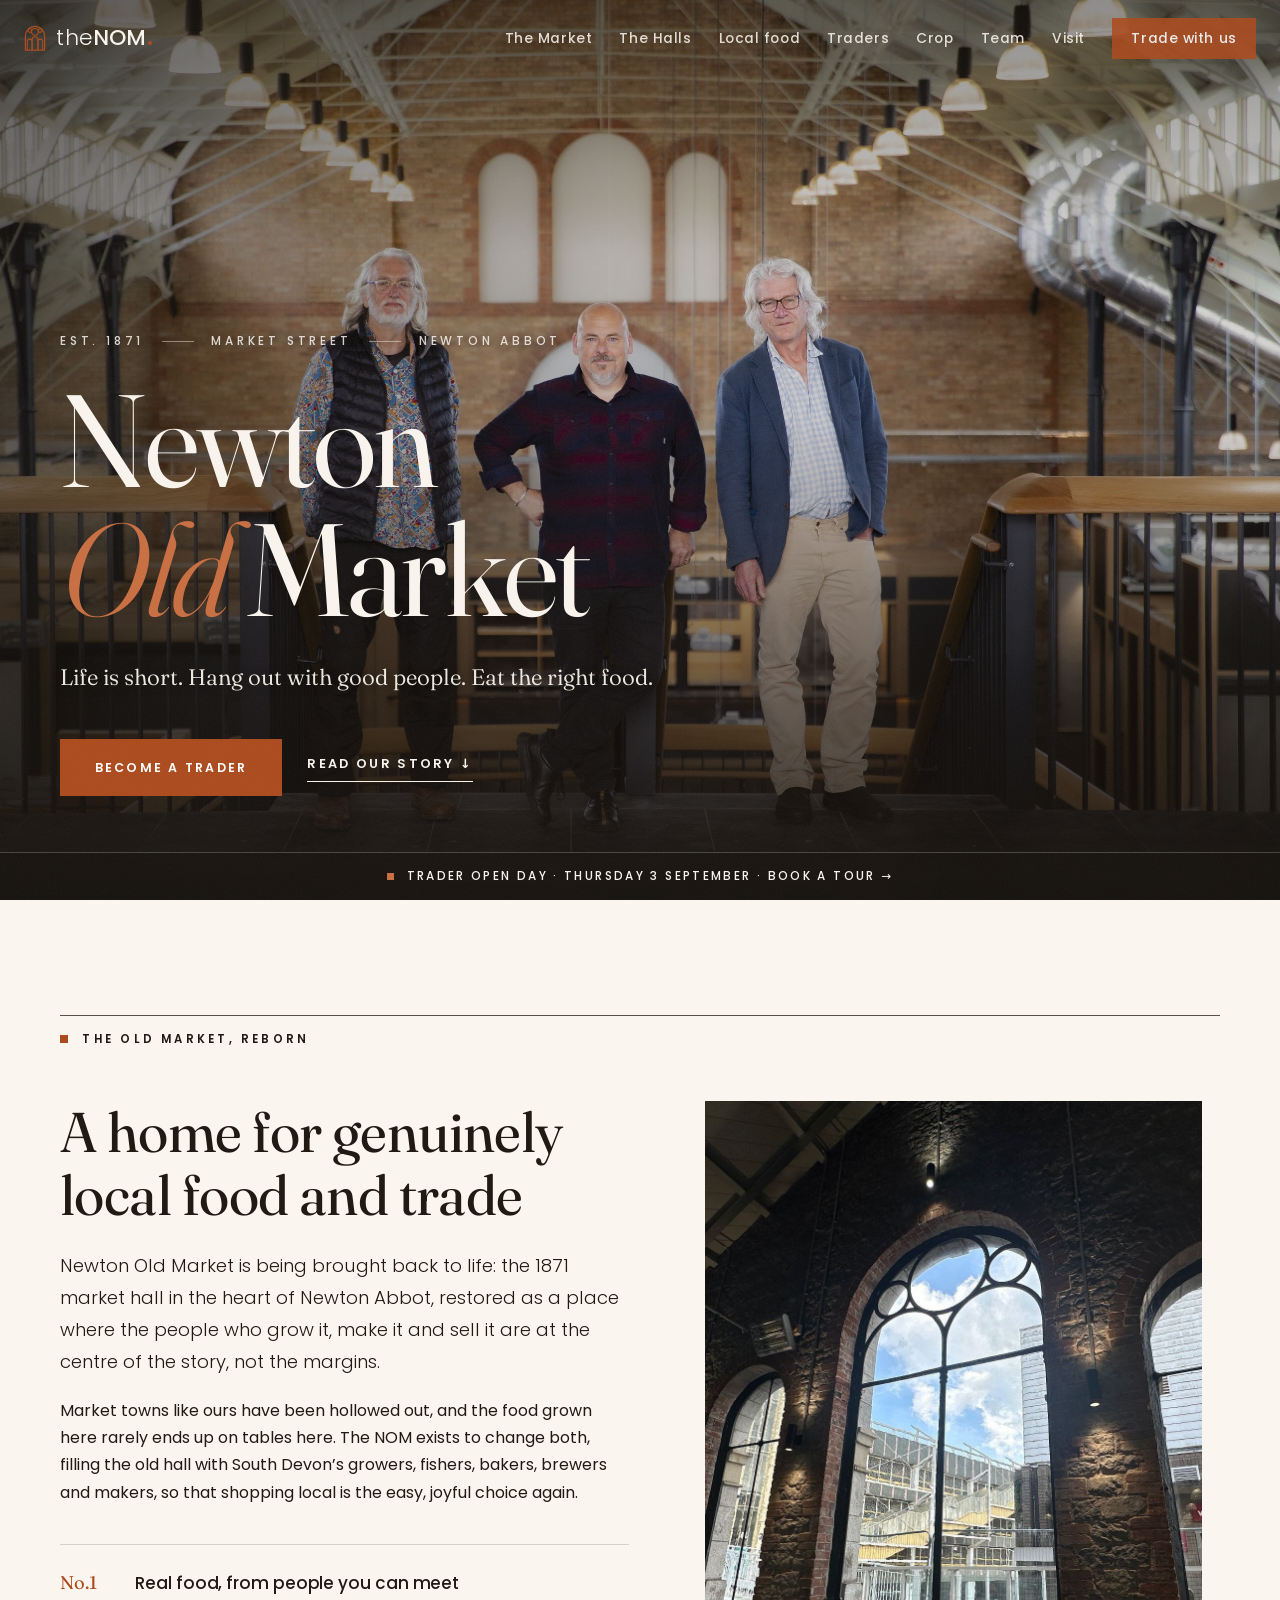
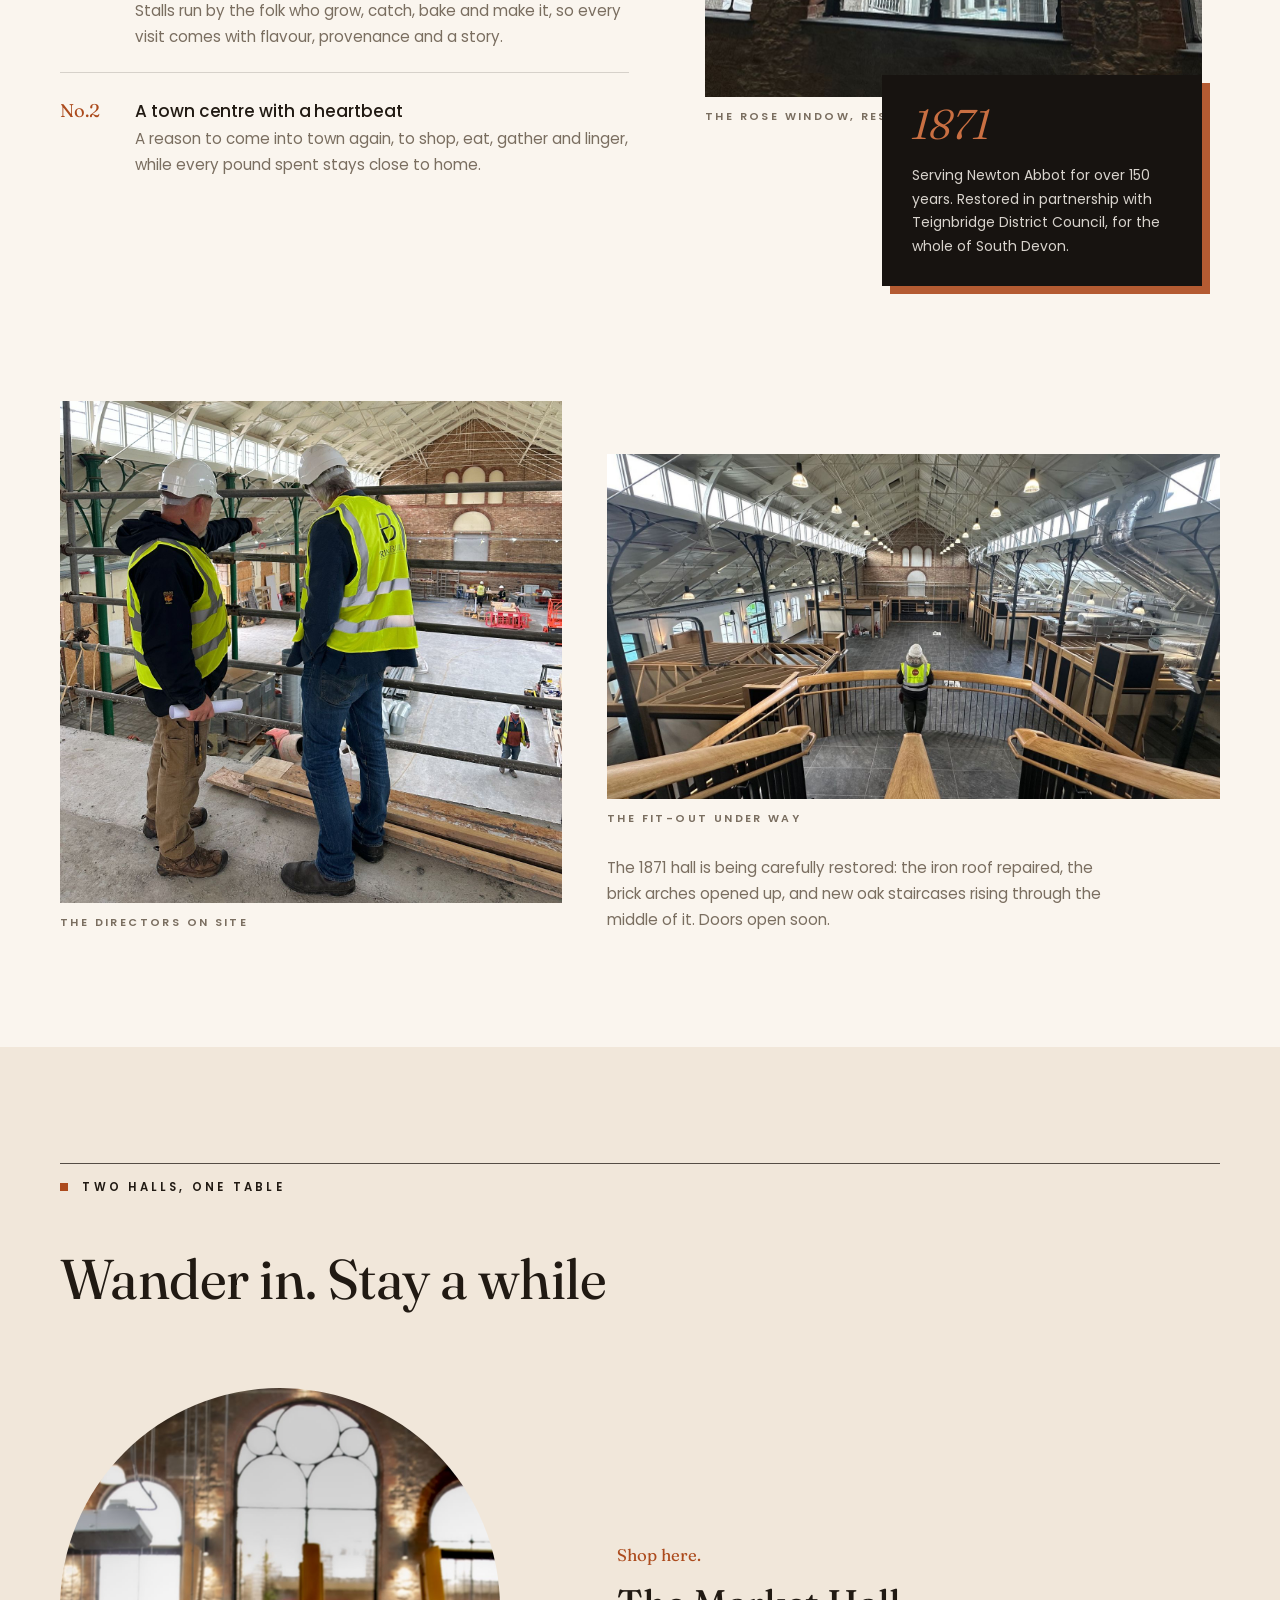
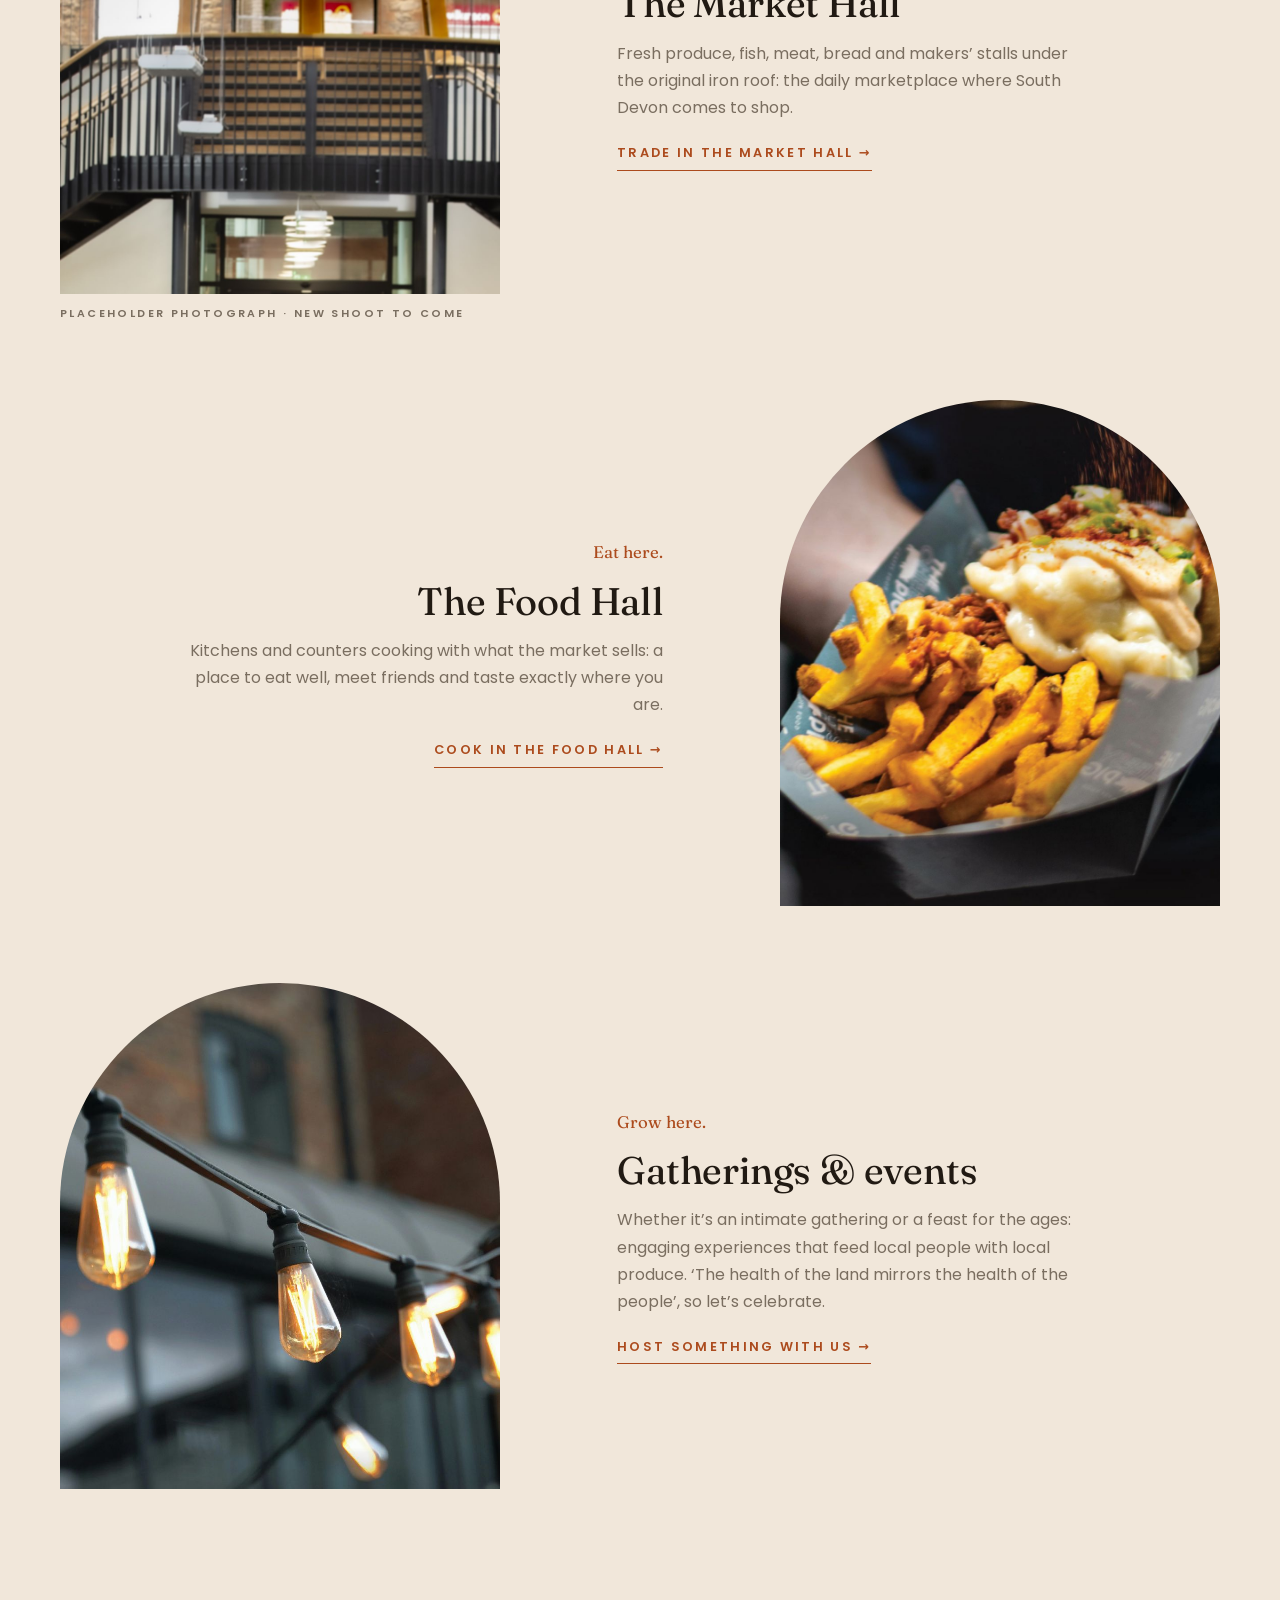
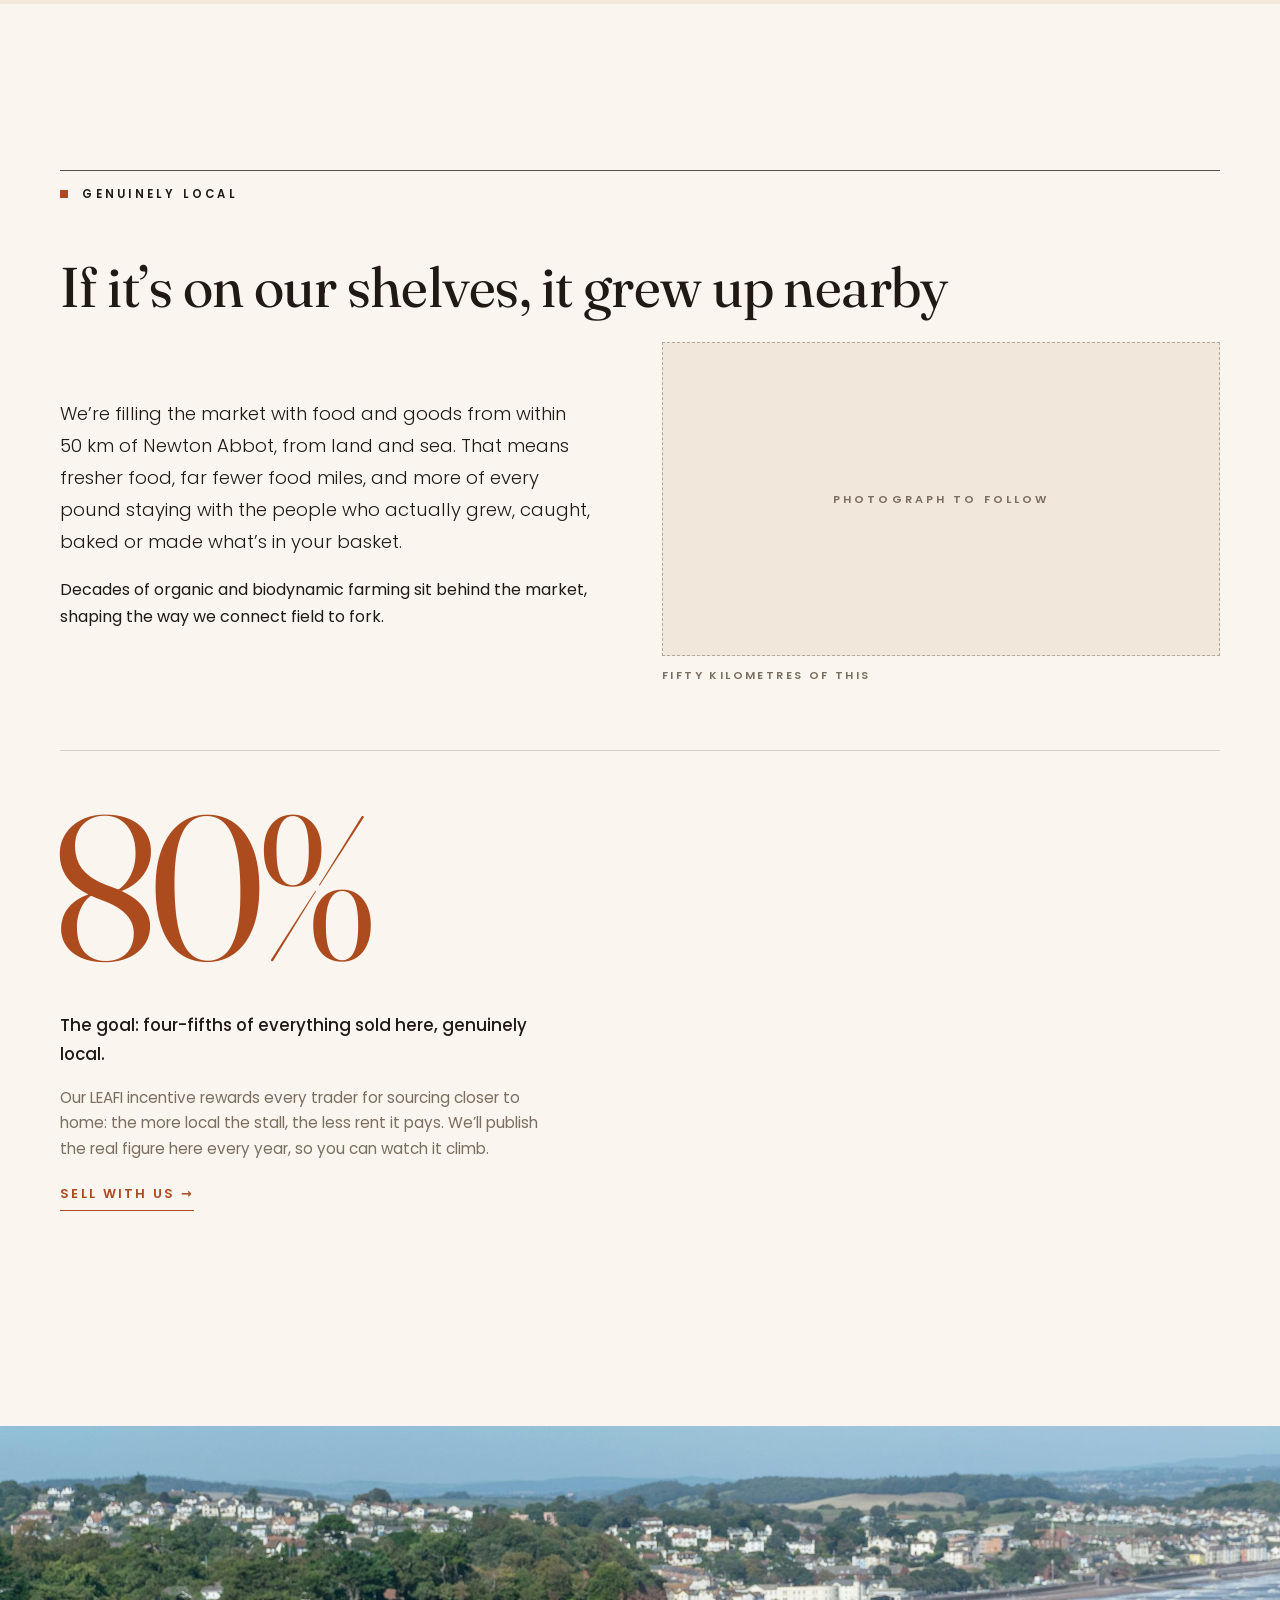
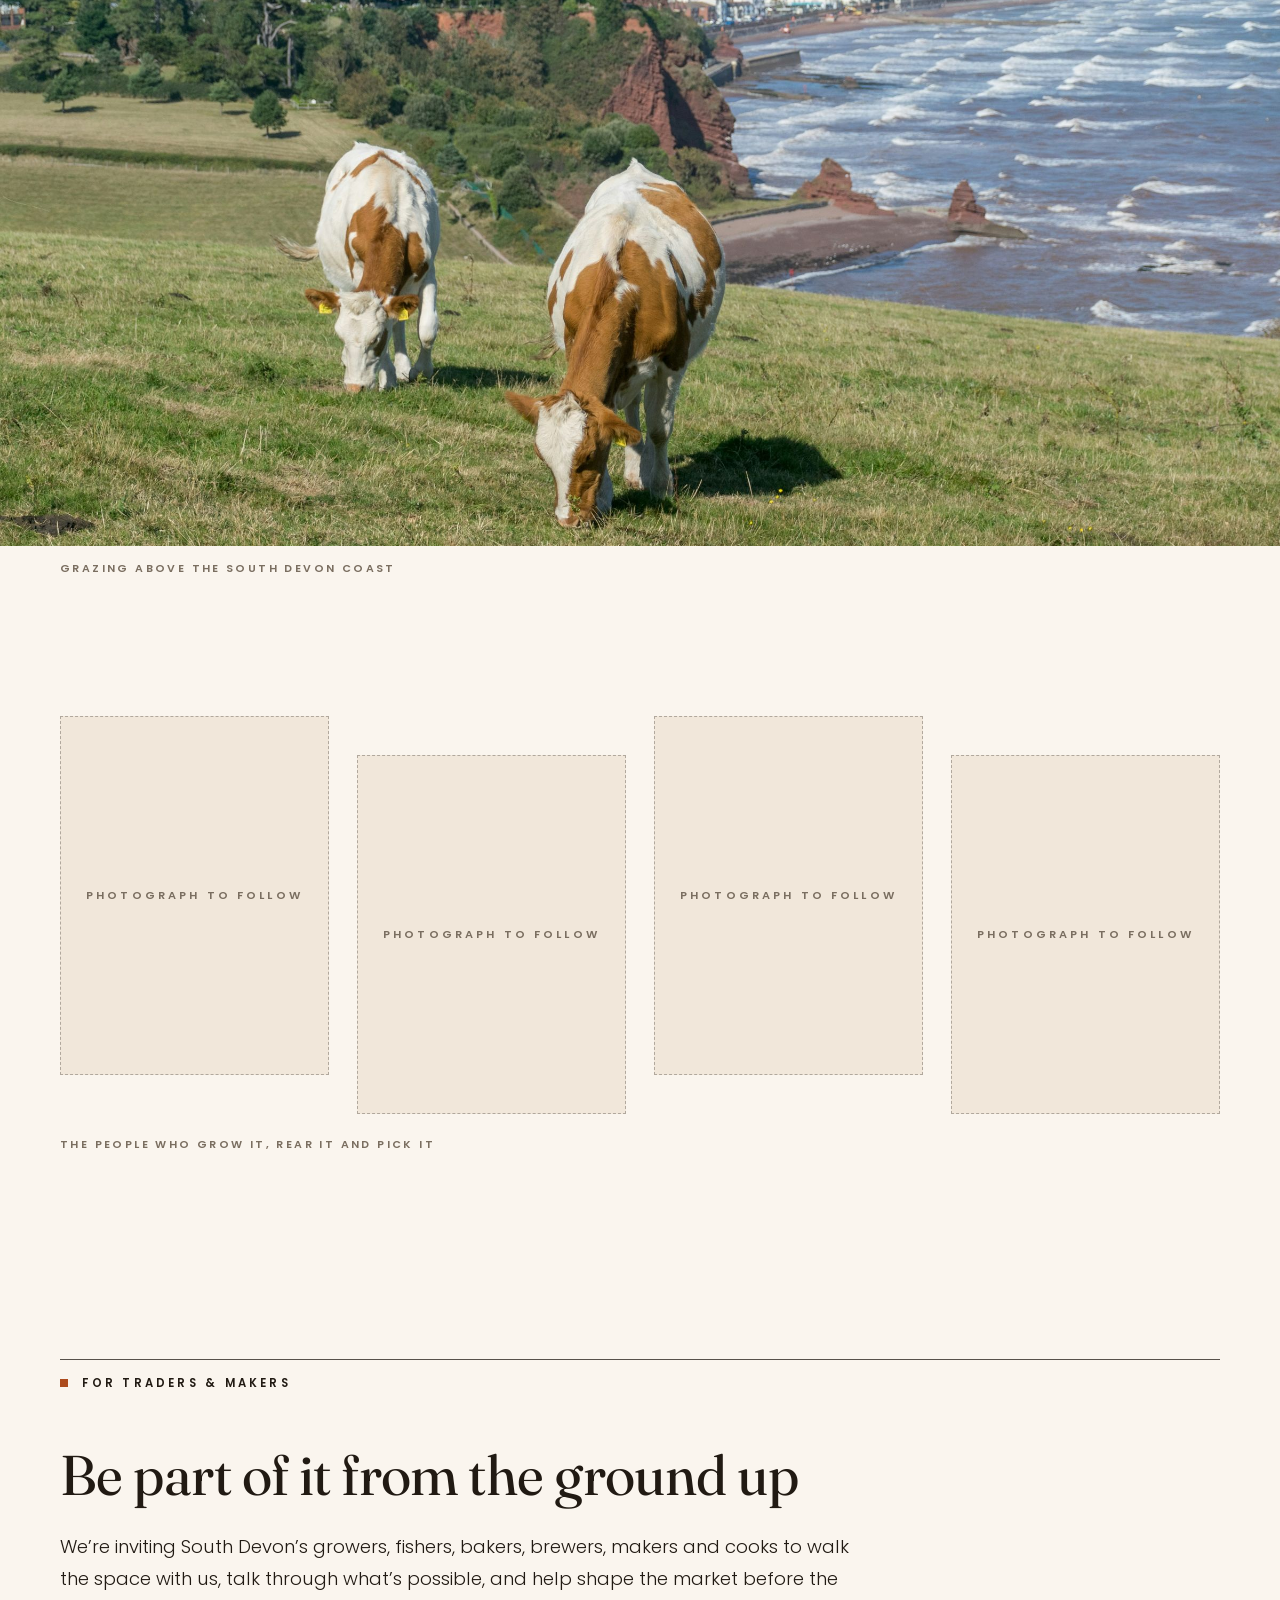
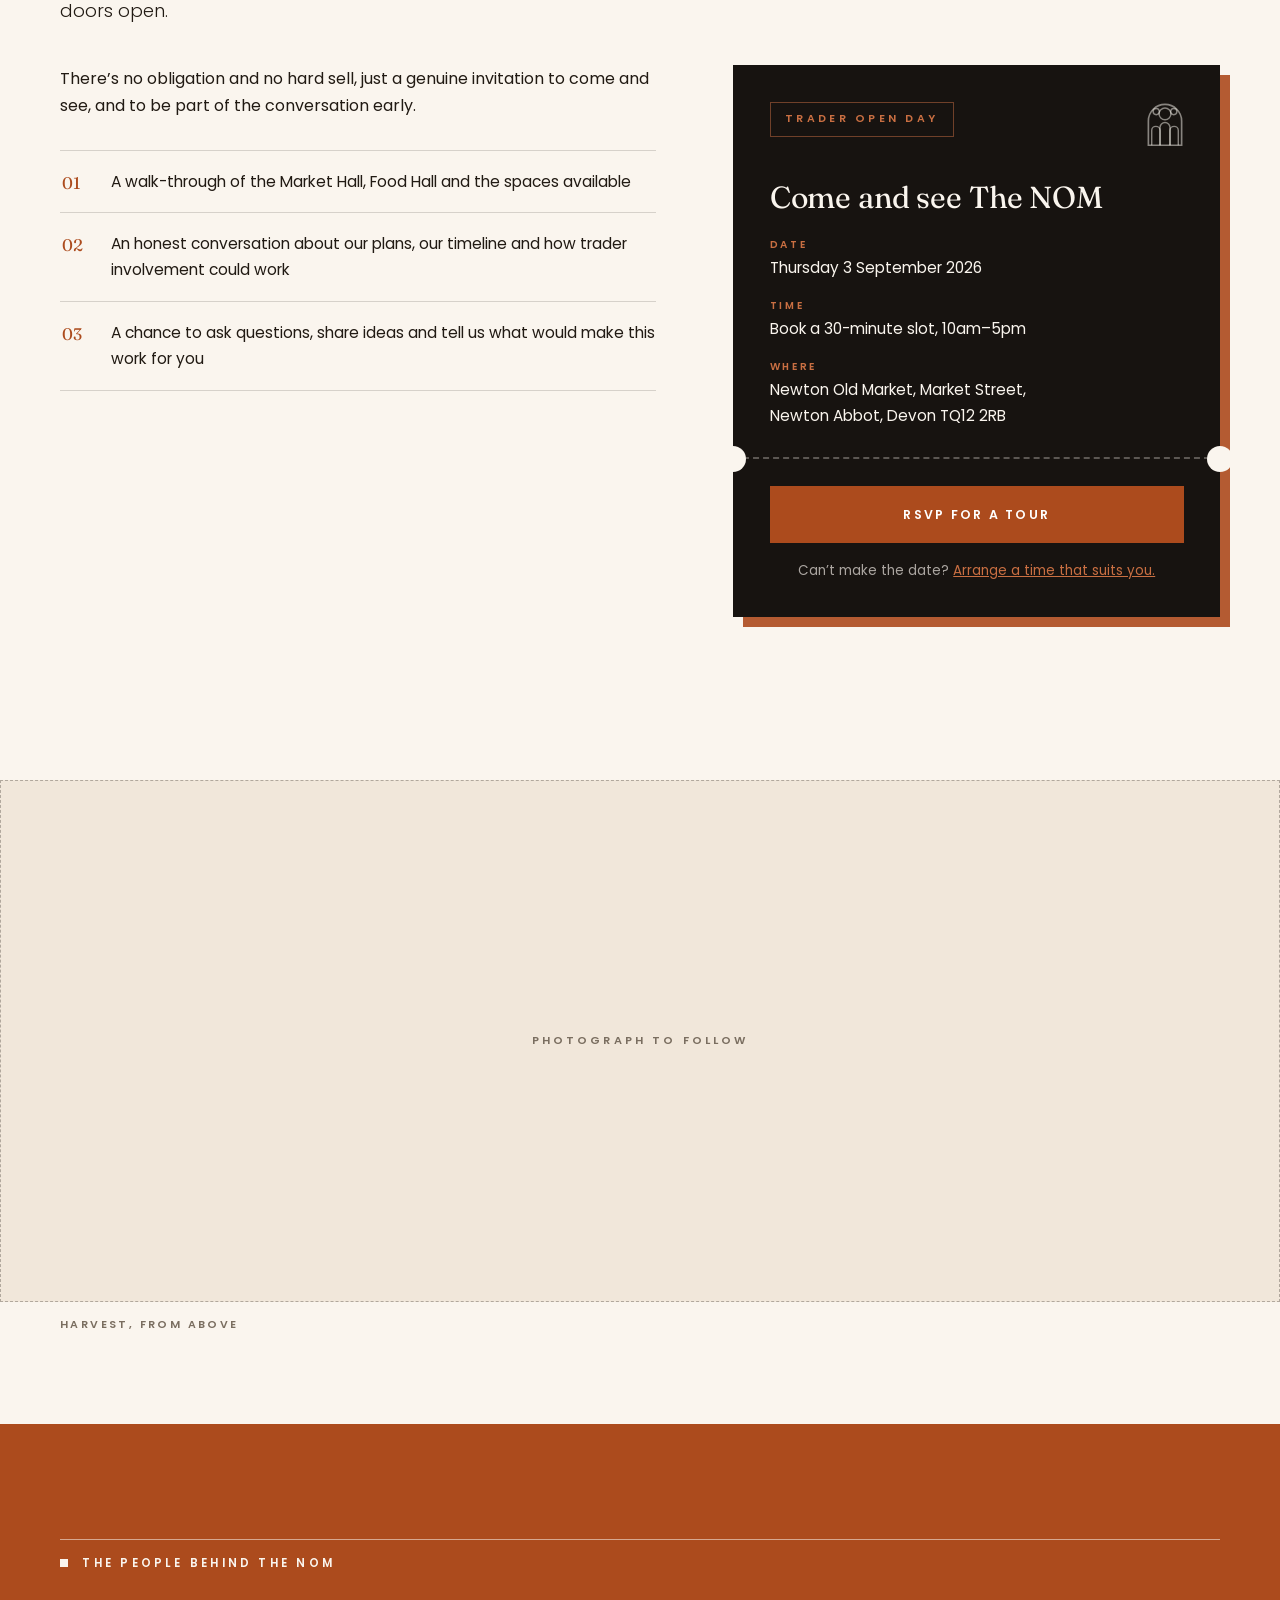
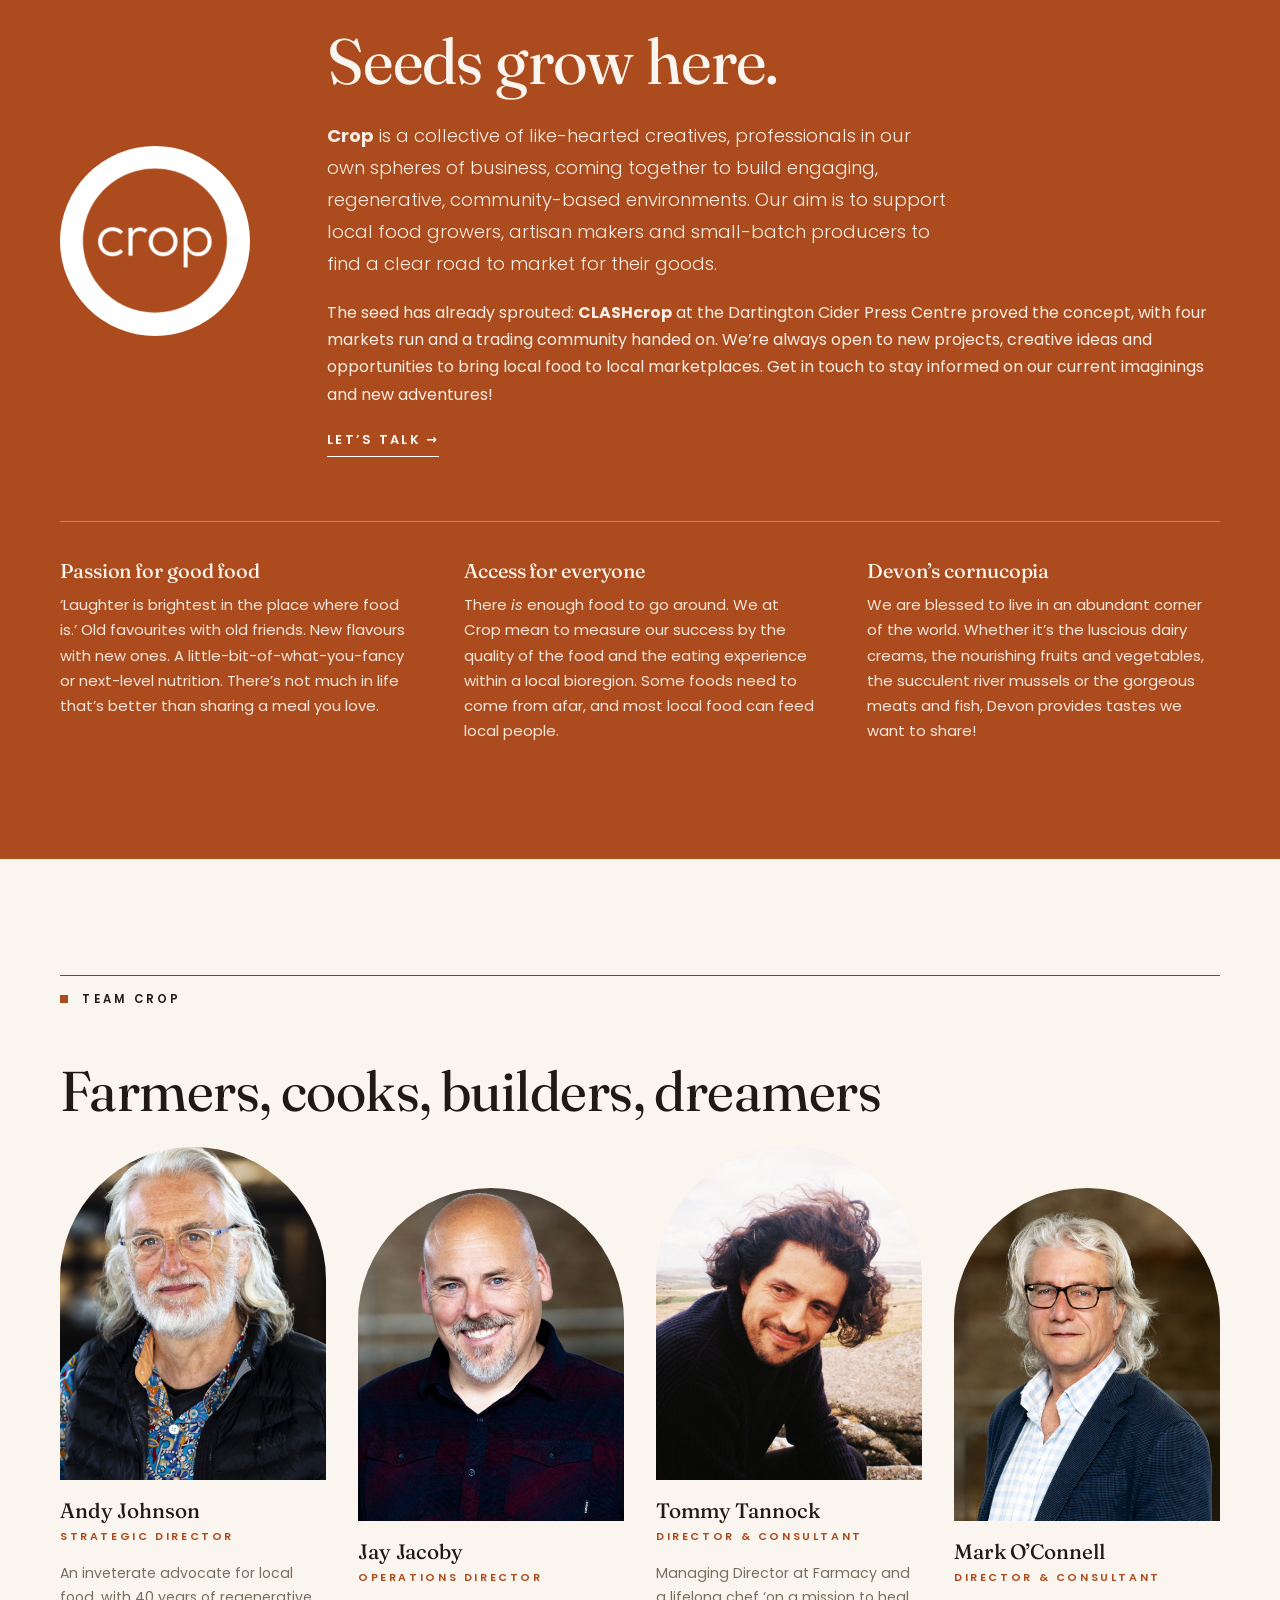
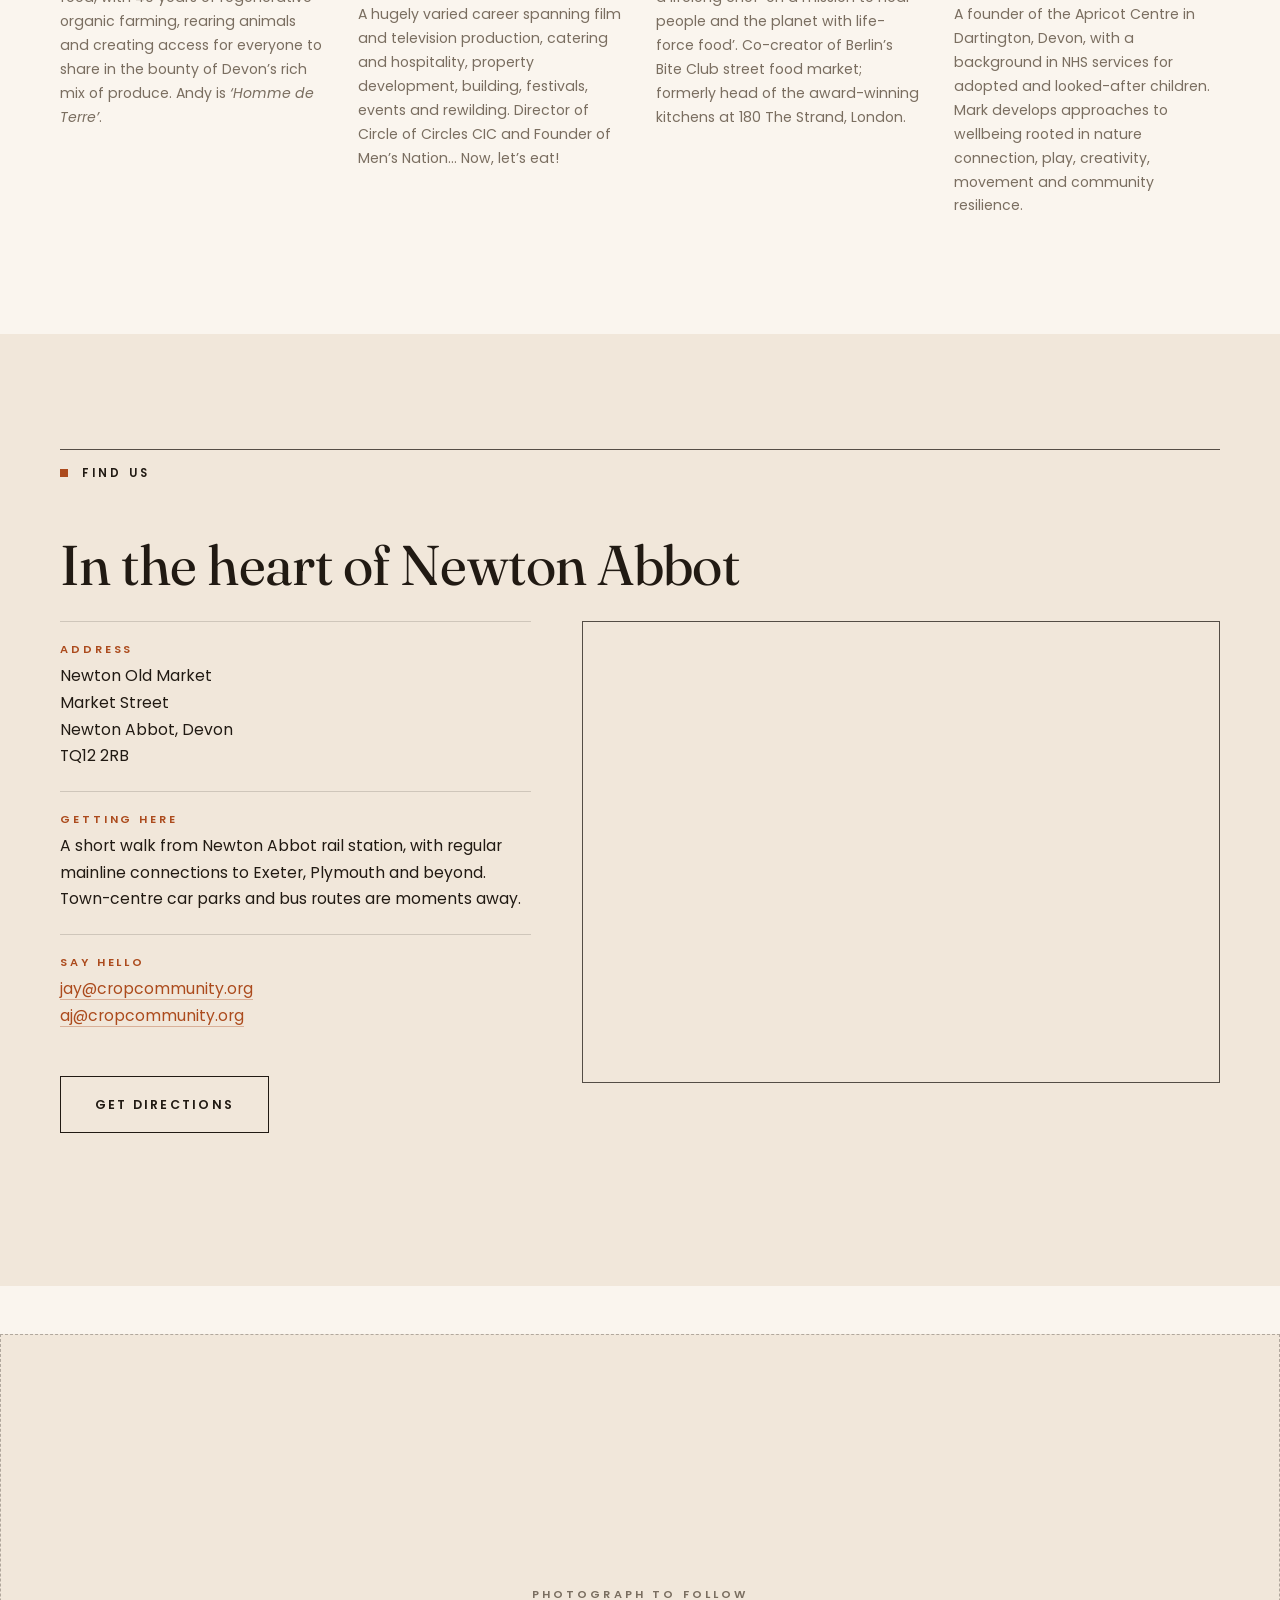
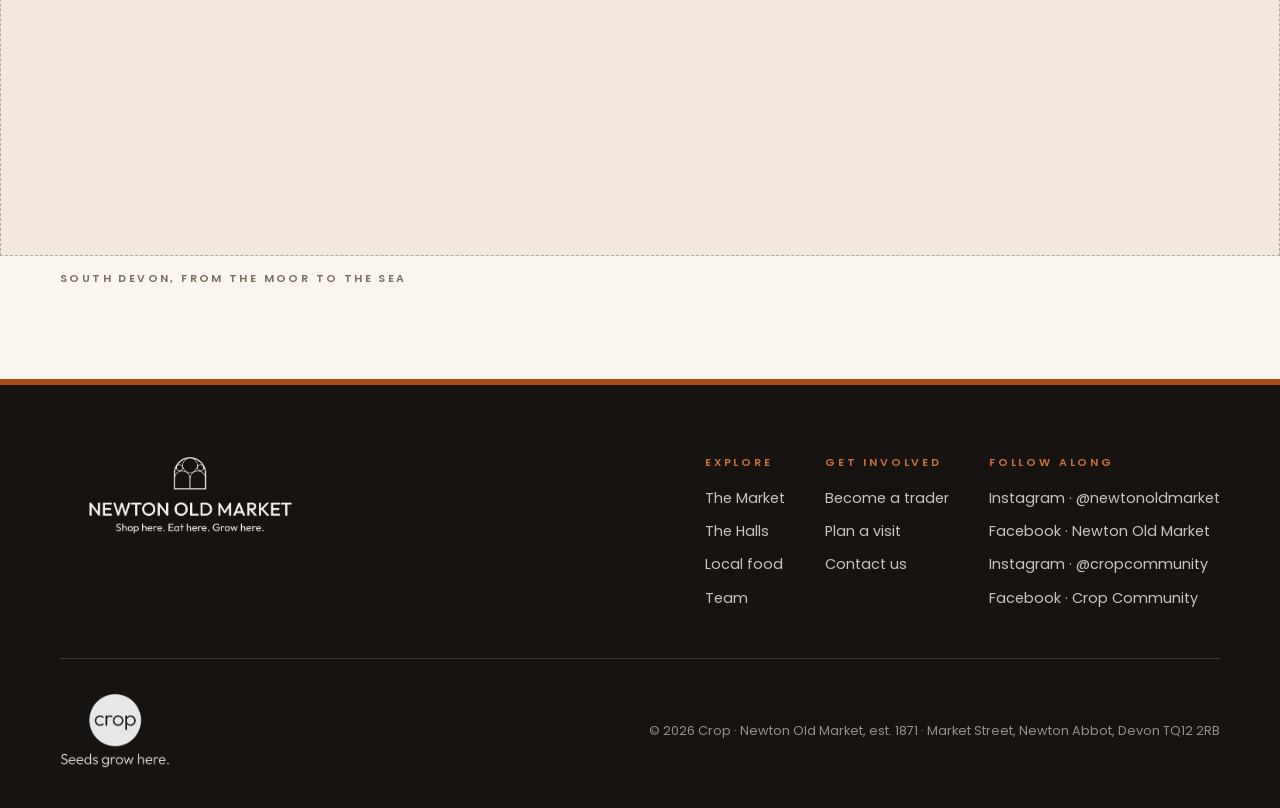
==== index.html @ 45df3361 "Prepare slots for the seven chosen photographs Chris picked seven images (chickens, strawberry picki" ====
<!DOCTYPE html>
<html lang="en-GB">
<head>
  <meta charset="UTF-8">
  <meta name="viewport" content="width=device-width, initial-scale=1.0">
  <title>Newton Old Market &middot; Shop here. Eat here. Grow here.</title>
  <meta name="description" content="Newton Old Market (The NOM) is being brought back to life as a home for genuinely local food and trade in the heart of Newton Abbot, Devon. Shop here. Eat here. Grow here.">
  <meta property="og:title" content="Newton Old Market &middot; The NOM">
  <meta property="og:description" content="The 1871 market hall reborn as a home for genuinely local food and trade in Newton Abbot, Devon.">
  <meta property="og:type" content="website">
  <meta property="og:url" content="https://newtonoldmarket.org/">
  <meta property="og:image" content="https://newtonoldmarket.org/assets/img/hero.jpg">
  <link rel="icon" href="assets/favicon.svg" type="image/svg+xml">
  <link rel="preconnect" href="https://fonts.googleapis.com">
  <link rel="preconnect" href="https://fonts.gstatic.com" crossorigin>
  <link href="https://fonts.googleapis.com/css2?family=Fraunces:ital,opsz,wght@0,9..144,300..600;1,9..144,300..600&family=Poppins:ital,wght@0,300;0,400;0,500;0,600;1,400&display=swap" rel="stylesheet">
  <link rel="stylesheet" href="css/styles.css">
</head>
<body>

  <!-- ======================= NAV ======================= -->
  <header class="nav" id="nav">
    <div class="nav-inner">
      <a class="nav-brand" href="#top" aria-label="The NOM, home">
        <span class="brand-window" aria-hidden="true">
          <svg viewBox="0 0 320 384" fill="none" stroke="currentColor">
            <path stroke-width="18" d="M20 364 V160 A140 140 0 0 1 300 160 V364 Z"/>
            <circle stroke-width="16" cx="160" cy="100" r="50"/>
            <circle stroke-width="16" cx="86" cy="81" r="26"/>
            <circle stroke-width="16" cx="234" cy="81" r="26"/>
            <path stroke-width="16" d="M118 364 V214 A42 42 0 0 1 202 214 V364"/>
            <path stroke-width="16" d="M48 364 V240 A35 35 0 0 1 118 240 V364"/>
            <path stroke-width="16" d="M202 364 V240 A35 35 0 0 1 272 240 V364"/>
          </svg>
        </span>
        <span class="brand-word">the<strong>NOM</strong><span class="brand-dot">.</span></span>
      </a>
      <nav class="nav-links" id="navLinks" aria-label="Primary">
        <a href="#story">The Market</a>
        <a href="#halls">The Halls</a>
        <a href="#local">Local food</a>
        <a href="#traders">Traders</a>
        <a href="#crop">Crop</a>
        <a href="#team">Team</a>
        <a href="#visit">Visit</a>
        <a class="nav-cta" href="#traders">Trade with us</a>
      </nav>
      <button class="nav-burger" id="navBurger" aria-label="Open menu" aria-expanded="false" aria-controls="navLinks">
        <span></span><span></span><span></span>
      </button>
    </div>
  </header>

  <main id="top">

    <!-- ======================= HERO ======================= -->
    <section class="hero" id="home">
      <div class="hero-bg" aria-hidden="true"></div>
      <div class="hero-vignette" aria-hidden="true"></div>
      <div class="hero-content">
        <p class="hero-est"><span>Est. 1871</span><span>Market Street</span><span>Newton Abbot</span></p>
        <h1 class="hero-title">
          <span class="line"><span>Newton</span></span>
          <span class="line"><span><em>Old</em> Market</span></span>
        </h1>
        <p class="hero-tag">Life is short. Hang out with good people. Eat the right food.</p>
        <div class="hero-ctas">
          <a class="btn btn-solid" href="#traders">Become a trader</a>
          <a class="btn-line" href="#story">Read our story <span aria-hidden="true">&darr;</span></a>
        </div>
      </div>
      <a class="hero-strip" href="#traders">
        <span class="strip-dot" aria-hidden="true"></span>
        Trader Open Day&nbsp;&middot;&nbsp;Thursday 3 September&nbsp;&middot;&nbsp;Book a tour&nbsp;&rarr;
      </a>
    </section>

    <!-- ======================= STORY ======================= -->
    <section class="section story" id="story">
      <div class="container">
        <header class="sec-head reveal">
          <span class="sec-label">The old market, reborn</span>
        </header>
        <div class="grid-2">
          <div class="story-text">
            <h2 class="reveal">A home for genuinely local food and trade</h2>
            <p class="lede reveal">Newton Old Market is being brought back to life: the 1871 market hall in the heart of Newton Abbot, restored as a place where the people who grow it, make it and sell it are at the centre of the story, not the margins.</p>
            <p class="reveal">Market towns like ours have been hollowed out, and the food grown here rarely ends up on tables here. The NOM exists to change both, filling the old hall with South Devon&rsquo;s growers, fishers, bakers, brewers and makers, so that shopping local is the easy, joyful choice again.</p>
            <div class="story-points">
              <div class="point reveal">
                <span class="point-num">No.1</span>
                <div>
                  <h3>Real food, from people you can meet</h3>
                  <p>Stalls run by the folk who grow, catch, bake and make it, so every visit comes with flavour, provenance and a story.</p>
                </div>
              </div>
              <div class="point reveal">
                <span class="point-num">No.2</span>
                <div>
                  <h3>A town centre with a heartbeat</h3>
                  <p>A reason to come into town again, to shop, eat, gather and linger, while every pound spent stays close to home.</p>
                </div>
              </div>
            </div>
          </div>
          <div class="story-media reveal">
            <figure class="photo">
              <div class="photo-media photo--tall frame">
                <img src="assets/img/building.jpg" alt="The restored rose window of Newton Old Market, brick and iron around a bright sky" loading="lazy"
                     onerror="this.closest('.photo').classList.add('photo-empty');this.remove()">
              </div>
              <figcaption>The rose window, restored</figcaption>
            </figure>
            <div class="story-card reveal">
              <p class="story-card-big">1871</p>
              <p>Serving Newton Abbot for over 150 years. Restored in partnership with Teignbridge District Council, for the whole of South Devon.</p>
            </div>
          </div>
        </div>
      </div>
    </section>

    <!-- ======================= RESTORATION ======================= -->
    <section class="section resto">
      <div class="container">
        <div class="resto-grid">
          <figure class="photo reveal">
            <div class="photo-media photo--square">
              <img src="assets/img/band.jpg" alt="Two directors in hi-vis overlooking the hall during its restoration" loading="lazy"
                   onerror="this.closest('.photo').classList.add('photo-empty');this.remove()">
            </div>
            <figcaption>The directors on site</figcaption>
          </figure>
          <div class="resto-side">
            <figure class="photo reveal">
              <div class="photo-media photo--wide">
                <img src="assets/img/restoration.jpg" alt="The hall interior during fit-out: oak staircases beneath the restored iron roof" loading="lazy"
                     onerror="this.closest('.photo').classList.add('photo-empty');this.remove()">
              </div>
              <figcaption>The fit-out under way</figcaption>
            </figure>
            <p class="resto-note reveal">The 1871 hall is being carefully restored: the iron roof repaired, the brick arches opened up, and new oak staircases rising through the middle of it. Doors open soon.</p>
          </div>
        </div>
      </div>
    </section>

    <!-- ======================= HALLS ======================= -->
    <section class="section halls" id="halls">
      <div class="container">
        <header class="sec-head reveal">
          <span class="sec-label">Two halls, one table</span>
        </header>
        <h2 class="reveal">Wander in. Stay a while</h2>

        <article class="hall reveal">
          <a class="hall-figure" href="#traders" tabindex="-1" aria-hidden="true">
            <figure class="photo">
              <div class="photo-media photo--arch">
                <img src="assets/img/market-hall.jpg" alt="The rose window above the grand staircase in the Market Hall" loading="lazy"
                     onerror="this.closest('.photo').classList.add('photo-empty');this.remove()">
              </div>
              <figcaption>Placeholder photograph &middot; new shoot to come</figcaption>
            </figure>
          </a>
          <div class="hall-body">
            <span class="hall-tag">Shop here.</span>
            <h3><a href="#traders">The Market Hall</a></h3>
            <p>Fresh produce, fish, meat, bread and makers&rsquo; stalls under the original iron roof: the daily marketplace where South Devon comes to shop.</p>
            <a class="btn-line" href="#traders">Trade in the Market Hall <span aria-hidden="true">&rarr;</span></a>
          </div>
        </article>

        <article class="hall hall-flip reveal">
          <a class="hall-figure" href="#traders" tabindex="-1" aria-hidden="true">
            <figure class="photo">
              <div class="photo-media photo--arch">
                <img src="assets/img/food-hall.jpg" alt="Street food: loaded fries and a toasted burger, spices falling" loading="lazy"
                     onerror="this.closest('.photo').classList.add('photo-empty');this.remove()">
              </div>
            </figure>
          </a>
          <div class="hall-body">
            <span class="hall-tag">Eat here.</span>
            <h3><a href="#traders">The Food Hall</a></h3>
            <p>Kitchens and counters cooking with what the market sells: a place to eat well, meet friends and taste exactly where you are.</p>
            <a class="btn-line" href="#traders">Cook in the Food Hall <span aria-hidden="true">&rarr;</span></a>
          </div>
        </article>

        <article class="hall reveal">
          <a class="hall-figure" href="mailto:jay@cropcommunity.org?subject=Gatherings%20%26%20events%20at%20The%20NOM" tabindex="-1" aria-hidden="true">
            <figure class="photo">
              <div class="photo-media photo--arch">
                <img src="assets/img/gatherings.jpg" alt="Festoon lights glowing against the brick of the market at dusk" loading="lazy"
                     onerror="this.closest('.photo').classList.add('photo-empty');this.remove()">
              </div>
            </figure>
          </a>
          <div class="hall-body">
            <span class="hall-tag">Grow here.</span>
            <h3><a href="mailto:jay@cropcommunity.org?subject=Gatherings%20%26%20events%20at%20The%20NOM">Gatherings &amp; events</a></h3>
            <p>Whether it&rsquo;s an intimate gathering or a feast for the ages: engaging experiences that feed local people with local produce. &lsquo;The health of the land mirrors the health of the people&rsquo;, so let&rsquo;s celebrate.</p>
            <a class="btn-line" href="mailto:jay@cropcommunity.org?subject=Gatherings%20%26%20events%20at%20The%20NOM">Host something with us <span aria-hidden="true">&rarr;</span></a>
          </div>
        </article>
      </div>
    </section>

    <!-- ======================= THE 50KM MARKET ======================= -->
    <section class="section local" id="local">
      <div class="container">
        <header class="sec-head reveal">
          <span class="sec-label">Genuinely local</span>
        </header>
        <h2 class="local-statement reveal">If it&rsquo;s on our shelves, it grew up nearby</h2>
        <div class="local-grid">
          <div>
            <p class="lede reveal">We&rsquo;re filling the market with food and goods from within 50&nbsp;km of Newton Abbot, from land and sea. That means fresher food, far fewer food miles, and more of every pound staying with the people who actually grew, caught, baked or made what&rsquo;s in your basket.</p>
            <p class="reveal">Decades of organic and biodynamic farming sit behind the market, shaping the way we connect field to fork.</p>
          </div>
          <figure class="photo reveal">
            <div class="photo-media photo--wide">
              <img src="assets/img/local-sheep.jpg" alt="Sheep and lambs grazing a riverside pasture" loading="lazy"
                   onerror="this.closest('.photo').classList.add('photo-empty');this.remove()">
            </div>
            <figcaption>Fifty kilometres of this</figcaption>
          </figure>
        </div>
        <div class="goal reveal">
          <p class="goal-num">80%</p>
          <div class="goal-copy">
            <p class="goal-label">The goal: four-fifths of everything sold here, genuinely local.</p>
            <p>Our LEAFI incentive rewards every trader for sourcing closer to home: the more local the stall, the less rent it pays. We&rsquo;ll publish the real figure here every year, so you can watch it climb.</p>
          </div>
        </div>
        <a class="btn-line reveal" href="#traders">Sell with us <span aria-hidden="true">&rarr;</span></a>
      </div>
    </section>


    <!-- ======================= FARMING BAND ======================= -->
    <section class="band">
      <figure class="photo photo-band reveal">
        <div class="photo-media photo--band photo--band-tall">
          <img src="assets/img/band-farm.jpg" alt="Cows grazing a clifftop meadow above the red cliffs and sea of the South Devon coast" style="object-position: center 62%" loading="lazy"
               onerror="this.closest('.photo').classList.add('photo-empty');this.remove()">
        </div>
        <figcaption class="container">Grazing above the South Devon coast</figcaption>
      </figure>
    </section>


    <!-- ======================= FROM THE LAND ======================= -->
    <section class="band land">
      <div class="container">
        <div class="land-grid">
          <figure class="photo reveal">
            <div class="photo-media photo--land">
              <img src="assets/img/land-rows.jpg" alt="Two growers crouched among rows of crops, working by hand" loading="lazy"
                   onerror="this.closest('.photo').classList.add('photo-empty');this.remove()">
            </div>
          </figure>
          <figure class="photo reveal">
            <div class="photo-media photo--land">
              <img src="assets/img/land-strawberries.jpg" alt="A picker in a polytunnel holding a punnet of fresh strawberries" loading="lazy"
                   onerror="this.closest('.photo').classList.add('photo-empty');this.remove()">
            </div>
          </figure>
          <figure class="photo reveal">
            <div class="photo-media photo--land">
              <img src="assets/img/land-chickens.jpg" alt="Free-range chickens in a farmyard, a pale cockerel at the centre" loading="lazy"
                   onerror="this.closest('.photo').classList.add('photo-empty');this.remove()">
            </div>
          </figure>
          <figure class="photo reveal">
            <div class="photo-media photo--land">
              <img src="assets/img/land-goat.jpg" alt="A small child reaching up to a goat leaning out of its barn stall" loading="lazy"
                   onerror="this.closest('.photo').classList.add('photo-empty');this.remove()">
            </div>
          </figure>
        </div>
        <p class="land-caption reveal">The people who grow it, rear it and pick it</p>
      </div>
    </section>

    <!-- ======================= TRADERS ======================= -->
    <section class="section traders" id="traders">
      <div class="container">
        <header class="sec-head reveal">
          <span class="sec-label">For traders &amp; makers</span>
        </header>
        <h2 class="reveal">Be part of it from the ground up</h2>
        <p class="lede wide reveal">We&rsquo;re inviting South Devon&rsquo;s growers, fishers, bakers, brewers, makers and cooks to walk the space with us, talk through what&rsquo;s possible, and help shape the market before the doors open.</p>
        <div class="traders-grid">
          <div>
            <p class="reveal">There&rsquo;s no obligation and no hard sell, just a genuine invitation to come and see, and to be part of the conversation early.</p>
            <ol class="expect-list">
              <li class="reveal">A walk-through of the Market Hall, Food Hall and the spaces available</li>
              <li class="reveal">An honest conversation about our plans, our timeline and how trader involvement could work</li>
              <li class="reveal">A chance to ask questions, share ideas and tell us what would make this work for you</li>
            </ol>
          </div>
          <aside class="ticket reveal">
            <div class="ticket-top">
              <span class="ticket-eyebrow">Trader Open Day</span>
              <span class="ticket-window" aria-hidden="true">
                <svg viewBox="0 0 320 384" fill="none" stroke="currentColor">
                  <path stroke-width="14" d="M20 364 V160 A140 140 0 0 1 300 160 V364 Z"/>
                  <circle stroke-width="12" cx="160" cy="100" r="50"/>
                  <circle stroke-width="12" cx="86" cy="81" r="26"/>
                  <circle stroke-width="12" cx="234" cy="81" r="26"/>
                  <path stroke-width="12" d="M118 364 V214 A42 42 0 0 1 202 214 V364"/>
                  <path stroke-width="12" d="M48 364 V240 A35 35 0 0 1 118 240 V364"/>
                  <path stroke-width="12" d="M202 364 V240 A35 35 0 0 1 272 240 V364"/>
                </svg>
              </span>
            </div>
            <h3>Come and see The&nbsp;NOM</h3>
            <dl class="ticket-meta">
              <div><dt>Date</dt><dd>Thursday 3 September 2026</dd></div>
              <div><dt>Time</dt><dd>Book a 30-minute slot, 10am&ndash;5pm</dd></div>
              <div><dt>Where</dt><dd>Newton Old Market, Market Street,<br>Newton Abbot, Devon TQ12&nbsp;2RB</dd></div>
            </dl>
            <div class="ticket-tear" aria-hidden="true"></div>
            <a class="btn btn-solid btn-block" href="mailto:jay@cropcommunity.org?subject=Trader%20Open%20Day%20RSVP%20%E2%80%94%20Thursday%203%20September&body=Hello%20Jay%2C%0A%0AI%27d%20love%20to%20come%20and%20see%20The%20NOM.%0A%0AName%3A%0ABusiness%3A%0AWhat%20we%20grow%2Fmake%2Fsell%3A%0APreferred%20time%20slot%20(10am%E2%80%935pm)%3A%0A%0AThanks!">RSVP for a tour</a>
            <p class="ticket-alt">Can&rsquo;t make the date? <a href="mailto:jay@cropcommunity.org?subject=Visiting%20The%20NOM">Arrange a time that suits you.</a></p>
          </aside>
        </div>
      </div>
    </section>

    <!-- ======================= PRODUCE BAND ======================= -->
    <section class="band">
      <figure class="photo photo-band reveal">
        <div class="photo-media photo--band">
          <img src="assets/img/band-produce.jpg" alt="A harvester and tractor working a corn field, seen from above" loading="lazy"
               onerror="this.closest('.photo').classList.add('photo-empty');this.remove()">
        </div>
        <figcaption class="container">Harvest, from above</figcaption>
      </figure>
    </section>

    <!-- ======================= CROP ======================= -->
    <section class="section crop" id="crop">
      <div class="container">
        <header class="sec-head sec-head-crop reveal">
          <span class="sec-label">The people behind The NOM</span>
        </header>
        <div class="crop-inner">
          <div class="crop-logo reveal">
            <img src="assets/logos/crop-roundel-colour.png" alt="Crop. Seeds grow here." width="180" height="180">
          </div>
          <div class="crop-text">
            <h2 class="reveal">Seeds grow here.</h2>
            <p class="lede reveal"><strong>Crop</strong> is a collective of like-hearted creatives, professionals in our own spheres of business, coming together to build engaging, regenerative, community-based environments. Our aim is to support local food growers, artisan makers and small-batch producers to find a clear road to market for their goods.</p>
            <p class="reveal">The seed has already sprouted: <strong>CLASHcrop</strong> at the Dartington Cider Press Centre proved the concept, with four markets run and a trading community handed on. We&rsquo;re always open to new projects, creative ideas and opportunities to bring local food to local marketplaces. Get in touch to stay informed on our current imaginings and new adventures!</p>
            <a class="btn-line reveal" href="mailto:jay@cropcommunity.org?subject=Let%27s%20talk">Let&rsquo;s talk <span aria-hidden="true">&rarr;</span></a>
          </div>
        </div>
        <div class="drives">
          <div class="drive reveal">
            <h3>Passion for good food</h3>
            <p>&lsquo;Laughter is brightest in the place where food is.&rsquo; Old favourites with old friends. New flavours with new ones. A little-bit-of-what-you-fancy or next-level nutrition. There&rsquo;s not much in life that&rsquo;s better than sharing a meal you love.</p>
          </div>
          <div class="drive reveal">
            <h3>Access for everyone</h3>
            <p>There <em>is</em> enough food to go around. We at Crop mean to measure our success by the quality of the food and the eating experience within a local bioregion. Some foods need to come from afar, and most local food can feed local people.</p>
          </div>
          <div class="drive reveal">
            <h3>Devon&rsquo;s cornucopia</h3>
            <p>We are blessed to live in an abundant corner of the world. Whether it&rsquo;s the luscious dairy creams, the nourishing fruits and vegetables, the succulent river mussels or the gorgeous meats and fish, Devon provides tastes we want to share!</p>
          </div>
        </div>
      </div>
    </section>

    <!-- ======================= TEAM ======================= -->
    <section class="section team" id="team">
      <div class="container">
        <header class="sec-head reveal">
          <span class="sec-label">Team Crop</span>
        </header>
        <h2 class="reveal">Farmers, cooks, builders, dreamers</h2>
        <div class="team-grid">
          <article class="team-card reveal">
            <figure class="photo team-photo">
              <div class="photo-media photo--team photo--arch-top">
                <img src="assets/img/team/andy-johnson.jpg" alt="Andy Johnson" loading="lazy"
                     onerror="this.closest('.photo').classList.add('photo-empty');this.remove()">
              </div>
            </figure>
            <h3>Andy Johnson</h3>
            <p class="team-role">Strategic Director</p>
            <p class="team-bio">An inveterate advocate for local food, with 40 years of regenerative organic farming, rearing animals and creating access for everyone to share in the bounty of Devon&rsquo;s rich mix of produce. Andy is <em>&lsquo;Homme de Terre&rsquo;</em>.</p>
          </article>
          <article class="team-card reveal">
            <figure class="photo team-photo">
              <div class="photo-media photo--team photo--arch-top">
                <img src="assets/img/team/jay-jacoby.jpg" alt="Jay Jacoby" loading="lazy"
                     onerror="this.closest('.photo').classList.add('photo-empty');this.remove()">
              </div>
            </figure>
            <h3>Jay Jacoby</h3>
            <p class="team-role">Operations Director</p>
            <p class="team-bio">A hugely varied career spanning film and television production, catering and hospitality, property development, building, festivals, events and rewilding. Director of Circle of Circles CIC and Founder of Men&rsquo;s Nation&hellip; Now, let&rsquo;s eat!</p>
          </article>
          <article class="team-card reveal">
            <figure class="photo team-photo">
              <div class="photo-media photo--team photo--arch-top">
                <img src="assets/img/team/tommy-tannock.jpg" alt="Tommy Tannock" loading="lazy"
                     onerror="this.closest('.photo').classList.add('photo-empty');this.remove()">
              </div>
            </figure>
            <h3>Tommy Tannock</h3>
            <p class="team-role">Director &amp; Consultant</p>
            <p class="team-bio">Managing Director at Farmacy and a lifelong chef &lsquo;on a mission to heal people and the planet with life-force food&rsquo;. Co-creator of Berlin&rsquo;s Bite Club street food market; formerly head of the award-winning kitchens at 180 The Strand, London.</p>
          </article>
          <article class="team-card reveal">
            <figure class="photo team-photo">
              <div class="photo-media photo--team photo--arch-top">
                <img src="assets/img/team/mark-oconnell.jpg" alt="Mark O'Connell" loading="lazy"
                     onerror="this.closest('.photo').classList.add('photo-empty');this.remove()">
              </div>
            </figure>
            <h3>Mark O&rsquo;Connell</h3>
            <p class="team-role">Director &amp; Consultant</p>
            <p class="team-bio">A founder of the Apricot Centre in Dartington, Devon, with a background in NHS services for adopted and looked-after children. Mark develops approaches to wellbeing rooted in nature connection, play, creativity, movement and community resilience.</p>
          </article>
        </div>
      </div>
    </section>

    <!-- ======================= VISIT ======================= -->
    <section class="section visit" id="visit">
      <div class="container">
        <header class="sec-head reveal">
          <span class="sec-label">Find us</span>
        </header>
        <h2 class="reveal">In the heart of Newton Abbot</h2>
        <div class="visit-grid">
          <div class="visit-info reveal">
            <div class="visit-block">
              <h3>Address</h3>
              <p>Newton Old Market<br>Market Street<br>Newton Abbot, Devon<br>TQ12 2RB</p>
            </div>
            <div class="visit-block">
              <h3>Getting here</h3>
              <p>A short walk from Newton Abbot rail station, with regular mainline connections to Exeter, Plymouth and beyond. Town-centre car parks and bus routes are moments away.</p>
            </div>
            <div class="visit-block">
              <h3>Say hello</h3>
              <p>
                <a href="mailto:jay@cropcommunity.org">jay@cropcommunity.org</a><br>
                <a href="mailto:aj@cropcommunity.org">aj@cropcommunity.org</a>
              </p>
            </div>
            <a class="btn btn-outline" href="https://www.google.com/maps/dir/?api=1&amp;destination=Market%20Street%2C%20Newton%20Abbot%20TQ12%202RB" target="_blank" rel="noopener">Get directions</a>
          </div>
          <div class="visit-map reveal">
            <iframe
              title="Map of Newton Old Market, Market Street, Newton Abbot"
              src="https://www.google.com/maps?q=Market%20Street%2C%20Newton%20Abbot%2C%20Devon%20TQ12%202RB&z=16&output=embed"
              loading="lazy"
              referrerpolicy="no-referrer-when-downgrade"
              allowfullscreen></iframe>
          </div>
        </div>
      </div>
    </section>

    <!-- ======================= VISTA BAND ======================= -->
    <section class="band">
      <figure class="photo photo-band reveal">
        <div class="photo-media photo--band">
          <img src="assets/img/band-vista.jpg" alt="A patchwork of Devon fields, hedgerows and grazing sheep fading into morning mist" loading="lazy"
               onerror="this.closest('.photo').classList.add('photo-empty');this.remove()">
        </div>
        <figcaption class="container">South Devon, from the moor to the sea</figcaption>
      </figure>
    </section>

    <!-- ======================= FOOTER ======================= -->
    <footer class="footer">
      <div class="container">
        <div class="footer-top">
          <div class="footer-brand">
            <img src="assets/logos/nom-full-white.png" alt="Newton Old Market. Shop here. Eat here. Grow here." width="260">
          </div>
          <div class="footer-cols">
            <div class="footer-col">
              <h4>Explore</h4>
              <a href="#story">The Market</a>
              <a href="#halls">The Halls</a>
              <a href="#local">Local food</a>
              <a href="#team">Team</a>
            </div>
            <div class="footer-col">
              <h4>Get involved</h4>
              <a href="#traders">Become a trader</a>
              <a href="#visit">Plan a visit</a>
              <a href="mailto:jay@cropcommunity.org">Contact us</a>
            </div>
            <div class="footer-col">
              <h4>Follow along</h4>
              <a href="https://instagram.com/newtonoldmarket" target="_blank" rel="noopener">Instagram &middot; @newtonoldmarket</a>
              <a href="https://facebook.com/newtonoldmarket" target="_blank" rel="noopener">Facebook &middot; Newton Old Market</a>
              <a href="https://instagram.com/cropcommunity" target="_blank" rel="noopener">Instagram &middot; @cropcommunity</a>
              <a href="https://facebook.com/cropcommunity" target="_blank" rel="noopener">Facebook &middot; Crop Community</a>
            </div>
          </div>
        </div>
        <div class="footer-bottom">
          <a class="footer-crop" href="#crop">
            <img src="assets/logos/crop-tag-white.png" alt="Crop. Seeds grow here." width="110">
          </a>
          <p>&copy; <span id="year">2026</span> Crop &middot; Newton Old Market, est. 1871 &middot; Market Street, Newton Abbot, Devon TQ12 2RB</p>
        </div>
      </div>
    </footer>

  </main>

  <script src="js/main.js"></script>
</body>
</html>
---- css/styles.css ----
/* ==========================================================================
   Newton Old Market — thenom.org
   Victorian market-hall vernacular: handbill type, arched frames,
   ruled sections, hard shadows. Brand terracotta #AC4B1D.
   ========================================================================== */

:root {
  --terracotta: #ac4b1d;
  --terracotta-deep: #8a3a13;
  --terracotta-soft: #c96f42;
  --cream: #faf5ee;
  --sand: #f1e7da;
  --sand-deep: #e5d7c4;
  --ink: #211a13;
  --char: #171310;
  --char-soft: #262019;
  --stone: #7a6e60;
  --line: rgba(33, 26, 19, 0.16);
  --line-strong: rgba(33, 26, 19, 0.75);
  --line-light: rgba(250, 245, 238, 0.18);
  --font: 'Poppins', 'Century Gothic', 'Avenir Next', system-ui, sans-serif;
  --serif: 'Fraunces', 'Georgia', serif;
  --ease: cubic-bezier(0.22, 1, 0.36, 1);
}

* { margin: 0; padding: 0; box-sizing: border-box; }

html { scroll-behavior: smooth; }

body {
  font-family: var(--font);
  font-weight: 400;
  color: var(--ink);
  background: var(--cream);
  line-height: 1.7;
  -webkit-font-smoothing: antialiased;
  overflow-x: hidden;
}

/* paper grain over everything, very faint */
body::after {
  content: "";
  position: fixed;
  inset: 0;
  z-index: 2000;
  pointer-events: none;
  opacity: 0.05;
  background-image: url("data:image/svg+xml,%3Csvg xmlns='http://www.w3.org/2000/svg' width='240' height='240'%3E%3Cfilter id='n'%3E%3CfeTurbulence type='fractalNoise' baseFrequency='0.85' numOctaves='2' stitchTiles='stitch'/%3E%3C/filter%3E%3Crect width='100%25' height='100%25' filter='url(%23n)'/%3E%3C/svg%3E");
}

img { max-width: 100%; display: block; }
a { color: inherit; }
::selection { background: var(--terracotta); color: var(--cream); }

a:focus-visible, button:focus-visible {
  outline: 2px solid var(--terracotta);
  outline-offset: 3px;
}

/* ---------- type ---------- */

h1, h2, h3, h4 { line-height: 1.12; }

h2 {
  font-family: var(--serif);
  font-weight: 420;
  font-variation-settings: "opsz" 72;
  font-size: clamp(2.1rem, 4.4vw, 3.5rem);
  letter-spacing: -0.01em;
  margin-bottom: 1.5rem;
  max-width: 20em;
}

h2 em {
  font-style: normal;
  font-weight: 400;
  color: var(--terracotta);
}

h2 .thin { font-weight: 300; opacity: 0.62; }

h3 { font-weight: 500; letter-spacing: -0.005em; }

.lede {
  font-size: 1.14rem;
  font-weight: 300;
  line-height: 1.75;
  margin-bottom: 1.2rem;
  max-width: 34em;
}

p + p { margin-top: 1rem; }

/* editorial section rule: label left, № right */
.sec-head {
  display: flex;
  align-items: baseline;
  border-top: 1px solid var(--line-strong);
  padding-top: 0.85rem;
  margin-bottom: clamp(2.2rem, 4vw, 3.4rem);
  font-size: 0.72rem;
  font-weight: 600;
  letter-spacing: 0.28em;
  text-transform: uppercase;
}

.sec-label::before {
  content: "";
  display: inline-block;
  width: 8px; height: 8px;
  background: var(--terracotta);
  margin-right: 0.9rem;
}

.sec-head-dark { border-top-color: rgba(250, 245, 238, 0.4); }
.sec-head-crop { border-top-color: rgba(250, 245, 238, 0.55); }
.sec-head-crop .sec-label::before { background: var(--cream); }

/* underlined text action */
.btn-line {
  display: inline-block;
  margin-top: 1.3rem;
  font-size: 0.8rem;
  font-weight: 600;
  letter-spacing: 0.18em;
  text-transform: uppercase;
  text-decoration: none;
  color: var(--terracotta);
  padding-bottom: 0.35rem;
  border-bottom: 1px solid currentColor;
  transition: color 0.25s var(--ease);
}

.btn-line span { display: inline-block; transition: transform 0.3s var(--ease); }
.btn-line:hover { color: var(--terracotta-deep); }
.btn-line:hover span { transform: translateX(5px); }

/* ---------- layout ---------- */

.container {
  width: min(1160px, calc(100% - 3rem));
  margin: 0 auto;
}

.section { padding: clamp(4.5rem, 9vw, 7.5rem) 0; }

.grid-2 {
  display: grid;
  grid-template-columns: 1.05fr 0.95fr;
  gap: clamp(2.5rem, 6vw, 5.5rem);
  align-items: start;
}

@media (max-width: 880px) {
  .grid-2 { grid-template-columns: 1fr; }
}

/* ---------- buttons: square, letterpress ---------- */

.btn {
  display: inline-block;
  font-family: var(--font);
  font-size: 0.78rem;
  font-weight: 600;
  letter-spacing: 0.18em;
  text-transform: uppercase;
  text-decoration: none;
  padding: 1.05rem 2.1rem;
  border: 1px solid transparent;
  cursor: pointer;
  transition: transform 0.25s var(--ease), box-shadow 0.25s var(--ease),
              background 0.25s var(--ease), color 0.25s var(--ease), border-color 0.25s var(--ease);
}

.btn-solid {
  background: var(--terracotta);
  color: #fff;
}

.btn-solid:hover {
  background: var(--terracotta-deep);
  transform: translate(-3px, -3px);
  box-shadow: 5px 5px 0 var(--ink);
}

.hero .btn-solid:hover { box-shadow: 5px 5px 0 rgba(250, 245, 238, 0.85); }

.btn-outline {
  border-color: var(--ink);
  color: var(--ink);
}

.btn-outline:hover {
  background: var(--ink);
  color: var(--cream);
  transform: translate(-3px, -3px);
  box-shadow: 5px 5px 0 var(--terracotta);
}

.btn-block { display: block; text-align: center; }

/* ---------- nav ---------- */

.nav {
  position: fixed;
  inset: 0 0 auto 0;
  z-index: 100;
  padding: 1.1rem 0;
  transition: background 0.4s var(--ease), box-shadow 0.4s var(--ease), padding 0.4s var(--ease);
  color: var(--cream);
}

.nav.scrolled {
  background: rgba(250, 245, 238, 0.94);
  backdrop-filter: blur(14px);
  -webkit-backdrop-filter: blur(14px);
  box-shadow: 0 1px 0 var(--line);
  padding: 0.65rem 0;
  color: var(--ink);
}

.nav-inner {
  width: min(1240px, calc(100% - 3rem));
  margin: 0 auto;
  display: flex;
  align-items: center;
  justify-content: space-between;
  gap: 2rem;
}

.nav-brand {
  display: inline-flex;
  align-items: center;
  gap: 0.65rem;
  text-decoration: none;
  font-size: 1.35rem;
  letter-spacing: 0.01em;
}

.brand-window { width: 22px; color: var(--terracotta); display: inline-flex; }
.brand-window svg { width: 100%; height: auto; }
.brand-word { font-weight: 300; }
.brand-word strong { font-weight: 500; }
.brand-dot { color: var(--terracotta); font-weight: 700; }

.nav-links {
  display: flex;
  align-items: center;
  gap: 1.7rem;
}

.nav-links a {
  position: relative;
  text-decoration: none;
  font-size: 0.86rem;
  font-weight: 500;
  letter-spacing: 0.04em;
  opacity: 0.88;
  transition: opacity 0.25s;
}

.nav-links a:not(.nav-cta)::after {
  content: "";
  position: absolute;
  left: 0; bottom: -5px;
  width: 100%;
  height: 1.5px;
  background: var(--terracotta);
  transform: scaleX(0);
  transform-origin: right;
  transition: transform 0.35s var(--ease);
}

.nav-links a:hover { opacity: 1; }
.nav-links a:not(.nav-cta):hover::after { transform: scaleX(1); transform-origin: left; }

.nav-cta {
  border: 1px solid var(--terracotta);
  color: var(--terracotta) !important;
  padding: 0.5rem 1.15rem;
  transition: background 0.3s var(--ease), color 0.3s var(--ease) !important;
}

.nav:not(.scrolled) .nav-cta { background: var(--terracotta); color: #fff !important; border-color: var(--terracotta); }
.nav-cta:hover { background: var(--terracotta); color: #fff !important; }
.nav:not(.scrolled) .nav-cta:hover { background: var(--terracotta-deep); }

.nav-burger {
  display: none;
  flex-direction: column;
  gap: 5px;
  background: none;
  border: 0;
  padding: 6px;
  cursor: pointer;
}

.nav-burger span {
  display: block;
  width: 24px;
  height: 2px;
  background: currentColor;
  transition: transform 0.3s var(--ease), opacity 0.3s;
}

.nav-burger.open span:nth-child(1) { transform: translateY(7px) rotate(45deg); }
.nav-burger.open span:nth-child(2) { opacity: 0; }
.nav-burger.open span:nth-child(3) { transform: translateY(-7px) rotate(-45deg); }

@media (max-width: 880px) {
  .nav-burger { display: flex; color: inherit; }
  .nav-links {
    position: fixed;
    top: 0; right: 0;
    height: 100dvh;
    width: min(320px, 82vw);
    flex-direction: column;
    align-items: flex-start;
    justify-content: center;
    gap: 1.6rem;
    padding: 2.5rem;
    background: var(--char);
    color: var(--cream);
    transform: translateX(100%);
    transition: transform 0.45s var(--ease);
    box-shadow: -30px 0 60px rgba(0, 0, 0, 0.3);
  }
  .nav-links.open { transform: translateX(0); }
  .nav-links a { font-size: 1.05rem; }
}

/* ---------- hero ---------- */

.hero {
  position: relative;
  min-height: 100svh;
  display: flex;
  align-items: flex-end;
  color: var(--cream);
  overflow: hidden;
  background: var(--char);
}

.hero-bg {
  position: absolute;
  inset: 0;
  background:
    radial-gradient(90rem 60rem at 30% 120%, rgba(172, 75, 29, 0.3), transparent 60%),
    linear-gradient(180deg, #14100c 0%, #1d150e 55%, #241a10 100%);
}

/* hero photo drops in automatically once assets/img/hero.jpg exists */
.hero-bg::before {
  content: "";
  position: absolute;
  inset: 0;
  background: url("../assets/img/hero.jpg") center 24% / cover no-repeat;
  opacity: 0.82;
}

.hero-vignette {
  position: absolute;
  inset: 0;
  background:
    linear-gradient(90deg, rgba(20, 16, 12, 0.45) 0%, transparent 55%),
    linear-gradient(180deg, rgba(20, 16, 12, 0.35) 0%, transparent 28%, transparent 46%, rgba(20, 16, 12, 0.88) 100%);
}

.hero-content {
  position: relative;
  z-index: 2;
  width: min(1160px, calc(100% - 3rem));
  margin: 0 auto;
  padding: 11rem 0 6.5rem;
}

.hero-est {
  display: flex;
  align-items: center;
  gap: 1.1rem;
  flex-wrap: wrap;
  font-size: 0.74rem;
  font-weight: 500;
  letter-spacing: 0.32em;
  text-transform: uppercase;
  color: rgba(250, 245, 238, 0.85);
  text-shadow: 0 1px 10px rgba(20, 16, 12, 0.7);
  margin-bottom: 1.6rem;
  opacity: 0;
  animation: fadeUp 0.9s var(--ease) 0.4s forwards;
}

.hero-est span + span::before {
  content: "";
  display: inline-block;
  width: 2rem;
  height: 1px;
  background: rgba(250, 245, 238, 0.45);
  margin-right: 1.1rem;
  vertical-align: middle;
}

.hero-title {
  font-family: var(--serif);
  font-weight: 380;
  font-variation-settings: "opsz" 144;
  font-size: clamp(3.4rem, 10.5vw, 8.2rem);
  line-height: 0.98;
  letter-spacing: -0.02em;
}

.hero-title em {
  font-style: italic;
  font-weight: 340;
  color: var(--terracotta-soft);
}

.hero-title .line { display: block; overflow: hidden; }

.hero-title .line > span {
  display: block;
  transform: translateY(112%);
  animation: rise 1.1s var(--ease) forwards;
}

.hero-title .line:nth-child(2) > span { animation-delay: 0.12s; }

@keyframes rise { to { transform: translateY(0); } }

.hero-tag {
  margin-top: 1.7rem;
  font-family: var(--serif);
  font-weight: 350;
  font-size: clamp(1.05rem, 1.9vw, 1.4rem);
  line-height: 1.5;
  color: rgba(250, 245, 238, 0.94);
  text-shadow: 0 1px 10px rgba(20, 16, 12, 0.6);
  max-width: 34em;
  opacity: 0;
  animation: fadeUp 0.9s var(--ease) 1.1s forwards;
}

@keyframes fadeUp {
  from { opacity: 0; transform: translateY(14px); }
  to { opacity: 1; transform: translateY(0); }
}

.hero-ctas {
  margin-top: 2.8rem;
  display: flex;
  align-items: center;
  flex-wrap: wrap;
  gap: 1.6rem;
  opacity: 0;
  animation: fadeUp 0.9s var(--ease) 1.8s forwards;
}

.hero .btn-line { margin-top: 0; color: var(--cream); }
.hero .btn-line:hover { color: var(--terracotta-soft); }

/* open-day strip across the base of the hero */
.hero-strip {
  position: absolute;
  left: 0; right: 0; bottom: 0;
  z-index: 3;
  display: flex;
  align-items: center;
  justify-content: center;
  gap: 0.8rem;
  padding: 0.85rem 1.5rem;
  border-top: 1px solid rgba(250, 245, 238, 0.22);
  background: rgba(23, 19, 16, 0.55);
  backdrop-filter: blur(8px);
  -webkit-backdrop-filter: blur(8px);
  font-size: 0.74rem;
  font-weight: 500;
  letter-spacing: 0.2em;
  text-transform: uppercase;
  text-decoration: none;
  text-align: center;
  opacity: 0;
  animation: fadeUp 0.9s var(--ease) 2s forwards;
  transition: background 0.3s var(--ease), color 0.3s var(--ease);
}

.hero-strip:hover { background: var(--terracotta); color: #fff; }

.strip-dot {
  width: 7px; height: 7px;
  background: var(--terracotta-soft);
  flex: 0 0 auto;
  transition: background 0.3s;
}

.hero-strip:hover .strip-dot { background: #fff; }

/* ---------- photography component ----------
   <figure class="photo"><div class="photo-media photo--*"><img></div>
   <figcaption>optional</figcaption></figure>
   Drop a real file in and it appears; missing files show a marked slot. */

.photo { margin: 0; }

.photo-media {
  position: relative;
  overflow: hidden;
  background: var(--sand);
}

.photo-media img {
  width: 100%;
  height: 100%;
  object-fit: cover;
  transition: transform 0.8s var(--ease);
}

.photo:hover .photo-media img { transform: scale(1.035); }

.photo > figcaption {
  margin-top: 0.7rem;
  font-size: 0.68rem;
  font-weight: 600;
  letter-spacing: 0.22em;
  text-transform: uppercase;
  color: var(--stone);
}

.photo--tall { aspect-ratio: 3 / 3.6; }
.photo--arch { aspect-ratio: 4 / 4.6; border-radius: 999px 999px 0 0; }
.photo--team { aspect-ratio: 4 / 5; }
.photo--arch-top { border-radius: 999px 999px 0 0; }
.photo--band { height: clamp(320px, 58vh, 600px); }
.photo--map { aspect-ratio: 8 / 6.2; border: 1px solid var(--line-strong); }
.photo--wide { aspect-ratio: 16 / 9; }
.photo--square { aspect-ratio: 1 / 1; }
.photo--band-tall { height: clamp(440px, 80vh, 820px); }

/* from-the-land gallery */
.land .land-grid {
  display: grid;
  grid-template-columns: repeat(4, 1fr);
  gap: clamp(1rem, 2.2vw, 1.8rem);
}

@media (max-width: 880px) { .land .land-grid { grid-template-columns: 1fr 1fr; } }

.photo--land { aspect-ratio: 3 / 4; }

.land .land-grid .photo:nth-child(even) { margin-top: 2.4rem; }

@media (max-width: 540px) {
  .land .land-grid { grid-template-columns: 1fr; }
  .land .land-grid .photo:nth-child(even) { margin-top: 0; }
}

.land-caption {
  margin-top: 1.4rem;
  font-size: 0.68rem;
  font-weight: 600;
  letter-spacing: 0.22em;
  text-transform: uppercase;
  color: var(--stone);
}

/* restoration diptych */
.resto { padding-top: 0; }

.resto-grid {
  display: grid;
  grid-template-columns: 0.9fr 1.1fr;
  gap: clamp(1.6rem, 3.5vw, 3rem);
  align-items: end;
}

@media (max-width: 880px) { .resto-grid { grid-template-columns: 1fr; } }

.resto-note {
  margin-top: 1.6rem;
  font-size: 0.95rem;
  color: var(--stone);
  max-width: 34em;
}

.traders-grid .photo-wide { margin-top: 2.2rem; }

/* marked slot for photography still to come */
.photo-empty .photo-media::before {
  content: "Photograph to follow";
  position: absolute;
  inset: 0;
  display: flex;
  align-items: center;
  justify-content: center;
  font-size: 0.7rem;
  font-weight: 600;
  letter-spacing: 0.28em;
  text-transform: uppercase;
  color: var(--stone);
  border: 1px dashed rgba(33, 26, 19, 0.3);
}

/* ---------- full-width photography band ---------- */

.band { padding: clamp(1.5rem, 4vw, 3rem) 0 clamp(3.5rem, 7vw, 6rem); }

.band .photo--band { width: 100%; }

.band figcaption { margin-top: 0.9rem; }

/* ---------- story ---------- */

.story { background: var(--cream); }

.story-points { margin-top: 2.4rem; }

.point {
  display: flex;
  gap: 1.5rem;
  align-items: baseline;
  padding: 1.4rem 0;
  border-top: 1px solid var(--line);
}

.point-num {
  font-family: var(--serif);
  font-size: 1.15rem;
  color: var(--terracotta);
  flex: 0 0 3.2rem;
}

.point h3 { font-size: 1.06rem; margin-bottom: 0.3rem; }
.point p { font-size: 0.95rem; color: var(--stone); }

.story-media { position: relative; padding-right: 18px; }

/* offset printed frame behind the photo */
.frame { position: relative; }

.frame::after {
  content: "";
  position: absolute;
  inset: 0;
  border: 1px solid var(--terracotta);
  transform: translate(16px, 16px);
  pointer-events: none;
  z-index: -1;
}

.story-card {
  position: relative;
  margin: -3.2rem 0 0 auto;
  width: min(320px, 86%);
  background: var(--char);
  color: var(--cream);
  padding: 1.7rem 1.9rem;
  box-shadow: 8px 8px 0 rgba(172, 75, 29, 0.9);
}

.story-card-big {
  font-family: var(--serif);
  font-size: 2.6rem;
  font-weight: 340;
  font-style: italic;
  color: var(--terracotta-soft);
  line-height: 1.1;
  margin-bottom: 0.4rem;
}

.story-card p:last-child { font-size: 0.87rem; opacity: 0.85; }

/* ---------- halls: alternating, arched ---------- */

.halls { background: var(--sand); }

.hall {
  display: grid;
  grid-template-columns: 0.9fr 1.1fr;
  gap: clamp(2rem, 5vw, 4.5rem);
  align-items: center;
  margin-top: clamp(3rem, 6vw, 5rem);
}

.hall-flip { grid-template-columns: 1.1fr 0.9fr; }
.hall-flip .hall-figure { order: 2; }
.hall-flip .hall-body { order: 1; text-align: right; }
.hall-flip .hall-body h3 a::after { display: none; }

@media (max-width: 760px) {
  .hall, .hall-flip { grid-template-columns: 1fr; }
  .hall-flip .hall-figure { order: 0; }
  .hall-flip .hall-body { order: 1; text-align: left; }
}

.hall-figure { display: block; text-decoration: none; }

.hall .photo { max-width: 440px; }

.hall-flip .photo { margin-left: auto; }

.hall-figure:hover .photo-media img,
.hall:hover .photo-media img { transform: scale(1.045); }

.hall-tag {
  display: inline-block;
  font-family: var(--serif);
  font-size: 1.05rem;
  color: var(--terracotta);
  margin-bottom: 0.8rem;
}

.hall-body h3 {
  font-family: var(--serif);
  font-weight: 440;
  font-size: clamp(1.8rem, 3vw, 2.5rem);
  margin-bottom: 0.9rem;
}

.hall-body h3 a { text-decoration: none; transition: color 0.3s var(--ease); }
.hall-body h3 a:hover { color: var(--terracotta); }

.hall-body p {
  font-size: 1rem;
  color: var(--stone);
  max-width: 30em;
}

.hall-flip .hall-body p { margin-left: auto; }

/* ---------- the 50km market (dark) ---------- */

.local {
  background: var(--cream);
  padding: clamp(7rem, 13vw, 12rem) 0;
}


.local-statement { max-width: 17em; }

.local-grid {
  display: grid;
  grid-template-columns: minmax(0, 34rem) minmax(0, 1fr);
  gap: clamp(2rem, 4.5vw, 4rem);
  align-items: center;
}

@media (max-width: 880px) { .local-grid { grid-template-columns: 1fr; } }

.local .lede { max-width: 42em; }

.goal {
  border-top: 1px solid var(--line);
  padding-top: clamp(2rem, 4vw, 3rem);
  margin-top: clamp(2.6rem, 5vw, 4rem);
}

.goal-num {
  font-family: var(--serif);
  font-weight: 360;
  font-size: clamp(90px, 16vw, 260px);
  line-height: 0.85;
  letter-spacing: -0.04em;
  color: var(--terracotta);
  margin-left: -0.04em;
}

.goal-copy {
  margin-top: clamp(1.6rem, 3vw, 2.4rem);
  max-width: 30em;
}

.goal-label {
  font-weight: 500;
  font-size: 1.05rem;
  margin-bottom: 0.6rem;
}

.goal-copy p:last-child {
  font-size: 0.95rem;
  color: var(--stone);
}

/* ---------- traders + ticket ---------- */

.traders { background: var(--cream); }

.traders .lede.wide { max-width: 44em; }

.traders-grid {
  display: grid;
  grid-template-columns: 1.1fr 0.9fr;
  gap: clamp(2.5rem, 6vw, 5.5rem);
  align-items: start;
  margin-top: clamp(1.4rem, 3vw, 2.4rem);
}

@media (max-width: 880px) {
  .traders-grid { grid-template-columns: 1fr; }
}

.expect-list {
  list-style: none;
  counter-reset: expect;
  margin-top: 1.9rem;
}

.expect-list li {
  counter-increment: expect;
  position: relative;
  padding: 1.1rem 0 1.1rem 3.2rem;
  border-top: 1px solid var(--line);
  font-size: 0.97rem;
}

.expect-list li:last-child { border-bottom: 1px solid var(--line); }

.expect-list li::before {
  content: "0" counter(expect);
  position: absolute;
  left: 0.1rem;
  top: 1.15rem;
  font-family: var(--serif);
  font-size: 1.05rem;
  color: var(--terracotta);
}

/* the open-day ticket */
.ticket {
  position: sticky;
  top: 6.5rem;
  background: var(--char);
  color: var(--cream);
  padding: 2.3rem 2.3rem 2.1rem;
  box-shadow: 10px 10px 0 rgba(172, 75, 29, 0.9);
  transform: rotate(-1.4deg);
  transition: transform 0.5s var(--ease), box-shadow 0.5s var(--ease);
}

.ticket:hover { transform: rotate(0deg); }

.ticket-top {
  display: flex;
  align-items: flex-start;
  justify-content: space-between;
  gap: 1rem;
  margin-bottom: 1.5rem;
}

.ticket-eyebrow {
  font-size: 0.68rem;
  font-weight: 600;
  letter-spacing: 0.3em;
  text-transform: uppercase;
  color: var(--terracotta-soft);
  border: 1px solid rgba(201, 111, 66, 0.5);
  padding: 0.45rem 0.9rem;
}

.ticket-window { width: 38px; color: rgba(250, 245, 238, 0.5); }
.ticket-window svg { width: 100%; height: auto; }

.ticket h3 {
  font-family: var(--serif);
  font-weight: 420;
  font-size: 1.9rem;
  margin-bottom: 1.4rem;
}

.ticket-meta { display: grid; gap: 1rem; }

.ticket-meta dt {
  font-size: 0.64rem;
  font-weight: 600;
  letter-spacing: 0.26em;
  text-transform: uppercase;
  color: var(--terracotta-soft);
  margin-bottom: 0.1rem;
}

.ticket-meta dd { font-size: 0.96rem; }

/* perforated tear line with notches */
.ticket-tear {
  position: relative;
  border-top: 2px dashed rgba(250, 245, 238, 0.3);
  margin: 1.7rem -2.3rem;
}

.ticket-tear::before,
.ticket-tear::after {
  content: "";
  position: absolute;
  top: -13px;
  width: 26px; height: 26px;
  border-radius: 50%;
  background: var(--cream);
}

.ticket-tear::before { left: -13px; }
.ticket-tear::after { right: -13px; }

.ticket .btn-solid:hover { box-shadow: 5px 5px 0 rgba(250, 245, 238, 0.85); }

.ticket-alt {
  margin-top: 1.1rem;
  font-size: 0.84rem;
  color: rgba(250, 245, 238, 0.65);
  text-align: center;
}

.ticket-alt a { color: var(--terracotta-soft); }

/* ---------- crop ---------- */

.crop {
  background: var(--terracotta);
  color: var(--cream);
  position: relative;
  overflow: hidden;
}


.crop h2 { font-size: clamp(2.4rem, 5vw, 4rem); }
.crop h2 em { color: var(--cream); }

.crop-inner {
  display: grid;
  grid-template-columns: auto 1fr;
  gap: clamp(2rem, 6vw, 5rem);
  align-items: center;
}

@media (max-width: 760px) { .crop-inner { grid-template-columns: 1fr; } }

.crop-logo img {
  width: clamp(130px, 16vw, 190px);
  height: auto;
  border-radius: 50%;
  background: #fff;
  padding: 10px;
  transition: transform 0.6s var(--ease);
}

.crop-logo:hover img { transform: rotate(6deg) scale(1.03); }

.crop .lede, .crop p { color: rgba(255, 251, 246, 0.92); }
.crop .btn-line { color: #fff; }
.crop .btn-line:hover { color: rgba(255, 255, 255, 0.75); }


.drives {
  display: grid;
  grid-template-columns: repeat(3, 1fr);
  gap: clamp(1.6rem, 4vw, 3.5rem);
  border-top: 1px solid rgba(250, 245, 238, 0.35);
  margin-top: clamp(2.6rem, 5vw, 4rem);
  padding-top: clamp(1.8rem, 3vw, 2.6rem);
}

@media (max-width: 880px) { .drives { grid-template-columns: 1fr; } }

.drive h3 {
  font-family: var(--serif);
  font-weight: 460;
  font-size: 1.25rem;
  margin-bottom: 0.6rem;
}

.drive p {
  font-size: 0.93rem;
  color: rgba(255, 251, 246, 0.88);
}

/* ---------- team: arched portraits ---------- */

.team { background: var(--cream); }

.team-grid {
  margin-top: 1rem;
  display: grid;
  grid-template-columns: repeat(4, 1fr);
  gap: clamp(1.4rem, 2.5vw, 2.2rem);
}

.team-card:nth-child(even) { margin-top: 2.6rem; }

@media (max-width: 1020px) { .team-grid { grid-template-columns: 1fr 1fr; } }
@media (max-width: 540px) { .team-grid { grid-template-columns: 1fr; } .team-card:nth-child(even) { margin-top: 0; } }

.team-card:nth-child(even) { margin-top: 2.6rem; }

@media (max-width: 540px) { .team-card:nth-child(even) { margin-top: 0; } }

.team-photo { margin-bottom: 1.2rem; }

.team-card .photo-media img { filter: saturate(0.92); }
.team-card:hover .photo-media img { transform: scale(1.05); filter: saturate(1.05); }


.team-card h3 {
  font-family: var(--serif);
  font-weight: 460;
  font-size: 1.3rem;
}

.team-role {
  font-size: 0.68rem;
  font-weight: 600;
  letter-spacing: 0.24em;
  text-transform: uppercase;
  color: var(--terracotta);
  margin: 0.35rem 0 0.7rem;
}

.team-bio { font-size: 0.88rem; color: var(--stone); }

/* ---------- visit ---------- */

.visit {
  background: var(--sand);
  padding-bottom: clamp(7rem, 12vw, 11rem);
}

.visit-grid {
  display: grid;
  grid-template-columns: 0.85fr 1.15fr;
  gap: clamp(2rem, 4vw, 3.5rem);
  align-items: start;
}

@media (max-width: 880px) { .visit-grid { grid-template-columns: 1fr; } }

.visit-info { display: flex; flex-direction: column; gap: 0; align-items: flex-start; }

.visit-block {
  width: 100%;
  padding: 1.3rem 0;
  border-top: 1px solid var(--line);
}

.visit-block h3 {
  font-size: 0.7rem;
  font-weight: 600;
  letter-spacing: 0.26em;
  text-transform: uppercase;
  color: var(--terracotta);
  margin-bottom: 0.5rem;
}

.visit-block p { font-size: 0.98rem; }
.visit-block a { color: var(--terracotta); text-decoration: none; border-bottom: 1px solid rgba(172, 75, 29, 0.35); }
.visit-block a:hover { color: var(--terracotta-deep); }

.visit-info .btn-outline { margin-top: 1.6rem; }

.visit-map {
  overflow: hidden;
  border: 1px solid var(--line-strong);
  min-height: 460px;
  background: var(--sand);
}

.visit-map iframe {
  width: 100%;
  height: 100%;
  min-height: 460px;
  border: 0;
  display: block;
}

/* ---------- footer ---------- */

.footer {
  background: var(--char);
  color: var(--cream);
  padding: 4.5rem 0 2.5rem;
  border-top: 6px solid var(--terracotta);
}

.footer-top {
  display: grid;
  grid-template-columns: 1fr 1.4fr;
  gap: 3rem;
  padding-bottom: 3rem;
  border-bottom: 1px solid var(--line-light);
}

@media (max-width: 880px) { .footer-top { grid-template-columns: 1fr; } }

.footer-brand img { width: min(260px, 70vw); height: auto; opacity: 0.95; }

.footer-cols {
  display: grid;
  grid-template-columns: repeat(3, auto);
  gap: 2.5rem;
  justify-content: end;
}

@media (max-width: 880px) { .footer-cols { justify-content: start; } }
@media (max-width: 640px) { .footer-cols { grid-template-columns: 1fr; gap: 2rem; } }

.footer-col { display: flex; flex-direction: column; gap: 0.55rem; }

.footer-col h4 {
  font-size: 0.68rem;
  font-weight: 600;
  letter-spacing: 0.26em;
  text-transform: uppercase;
  color: var(--terracotta-soft);
  margin-bottom: 0.5rem;
}

.footer-col a {
  font-size: 0.9rem;
  color: rgba(250, 245, 238, 0.78);
  text-decoration: none;
  transition: color 0.25s;
}

.footer-col a:hover { color: var(--cream); }

.footer-bottom {
  display: flex;
  align-items: center;
  justify-content: space-between;
  gap: 2rem;
  padding-top: 2.2rem;
  flex-wrap: wrap;
}

.footer-crop img { width: 110px; height: auto; opacity: 0.9; transition: opacity 0.3s; }
.footer-crop:hover img { opacity: 1; }

.footer-bottom p {
  font-size: 0.8rem;
  color: rgba(250, 245, 238, 0.55);
  line-height: 1.9;
}

.footer-links a { color: rgba(250, 245, 238, 0.7); text-decoration: none; }
.footer-links a:hover { color: var(--cream); }

/* ---------- reveal on scroll ---------- */

.reveal {
  opacity: 0;
  transform: translateY(34px);
  transition: opacity 0.9s var(--ease), transform 0.9s var(--ease);
  transition-delay: var(--d, 0s);
  will-change: opacity, transform;
}

.reveal.in { opacity: 1; transform: none; }

/* ---------- motion preferences ---------- */

@media (prefers-reduced-motion: reduce) {
  html { scroll-behavior: auto; }
  *, *::before, *::after {
    animation-duration: 0.01ms !important;
    animation-iteration-count: 1 !important;
    transition-duration: 0.01ms !important;
  }
  .reveal { opacity: 1; transform: none; }
  .hero-title .line > span { transform: none; }
  .hero-est, .hero-tag, .hero-ctas, .hero-strip { opacity: 1; }
  .bar-fill { transition: none; }
}
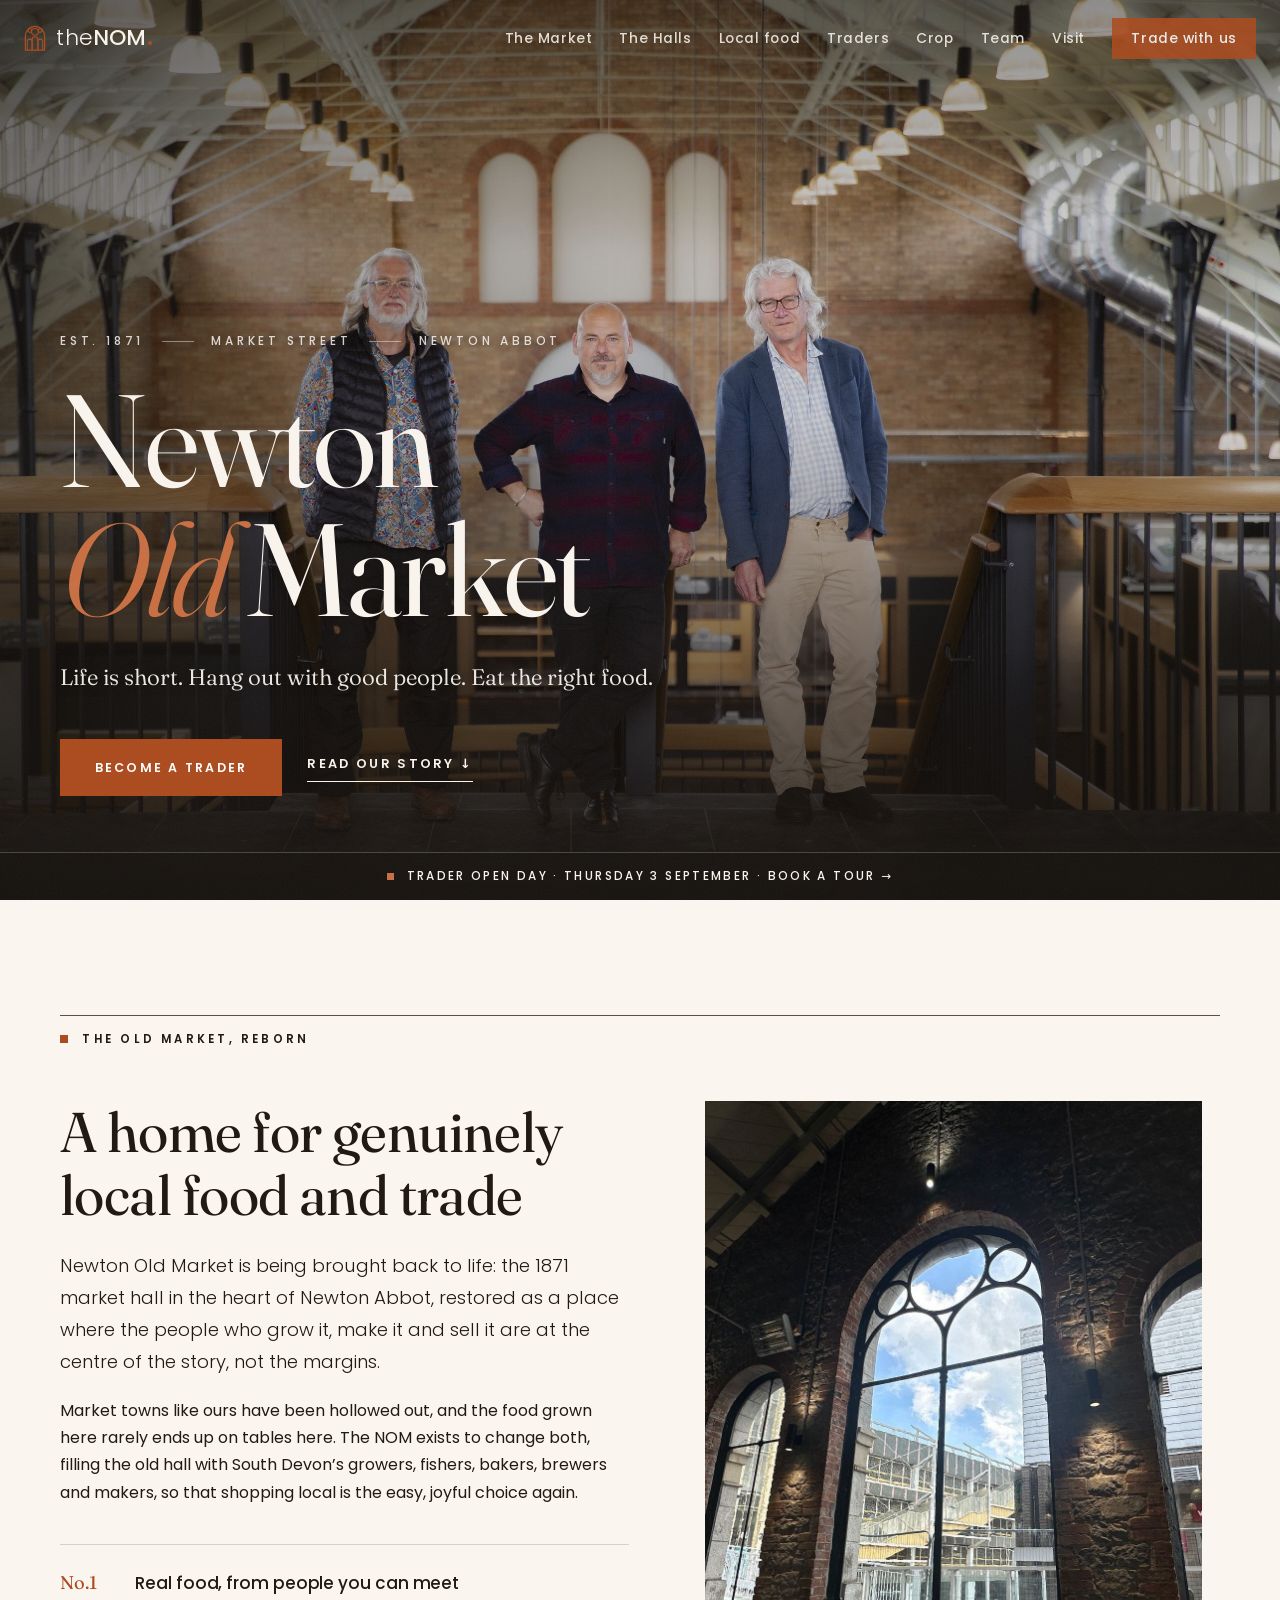
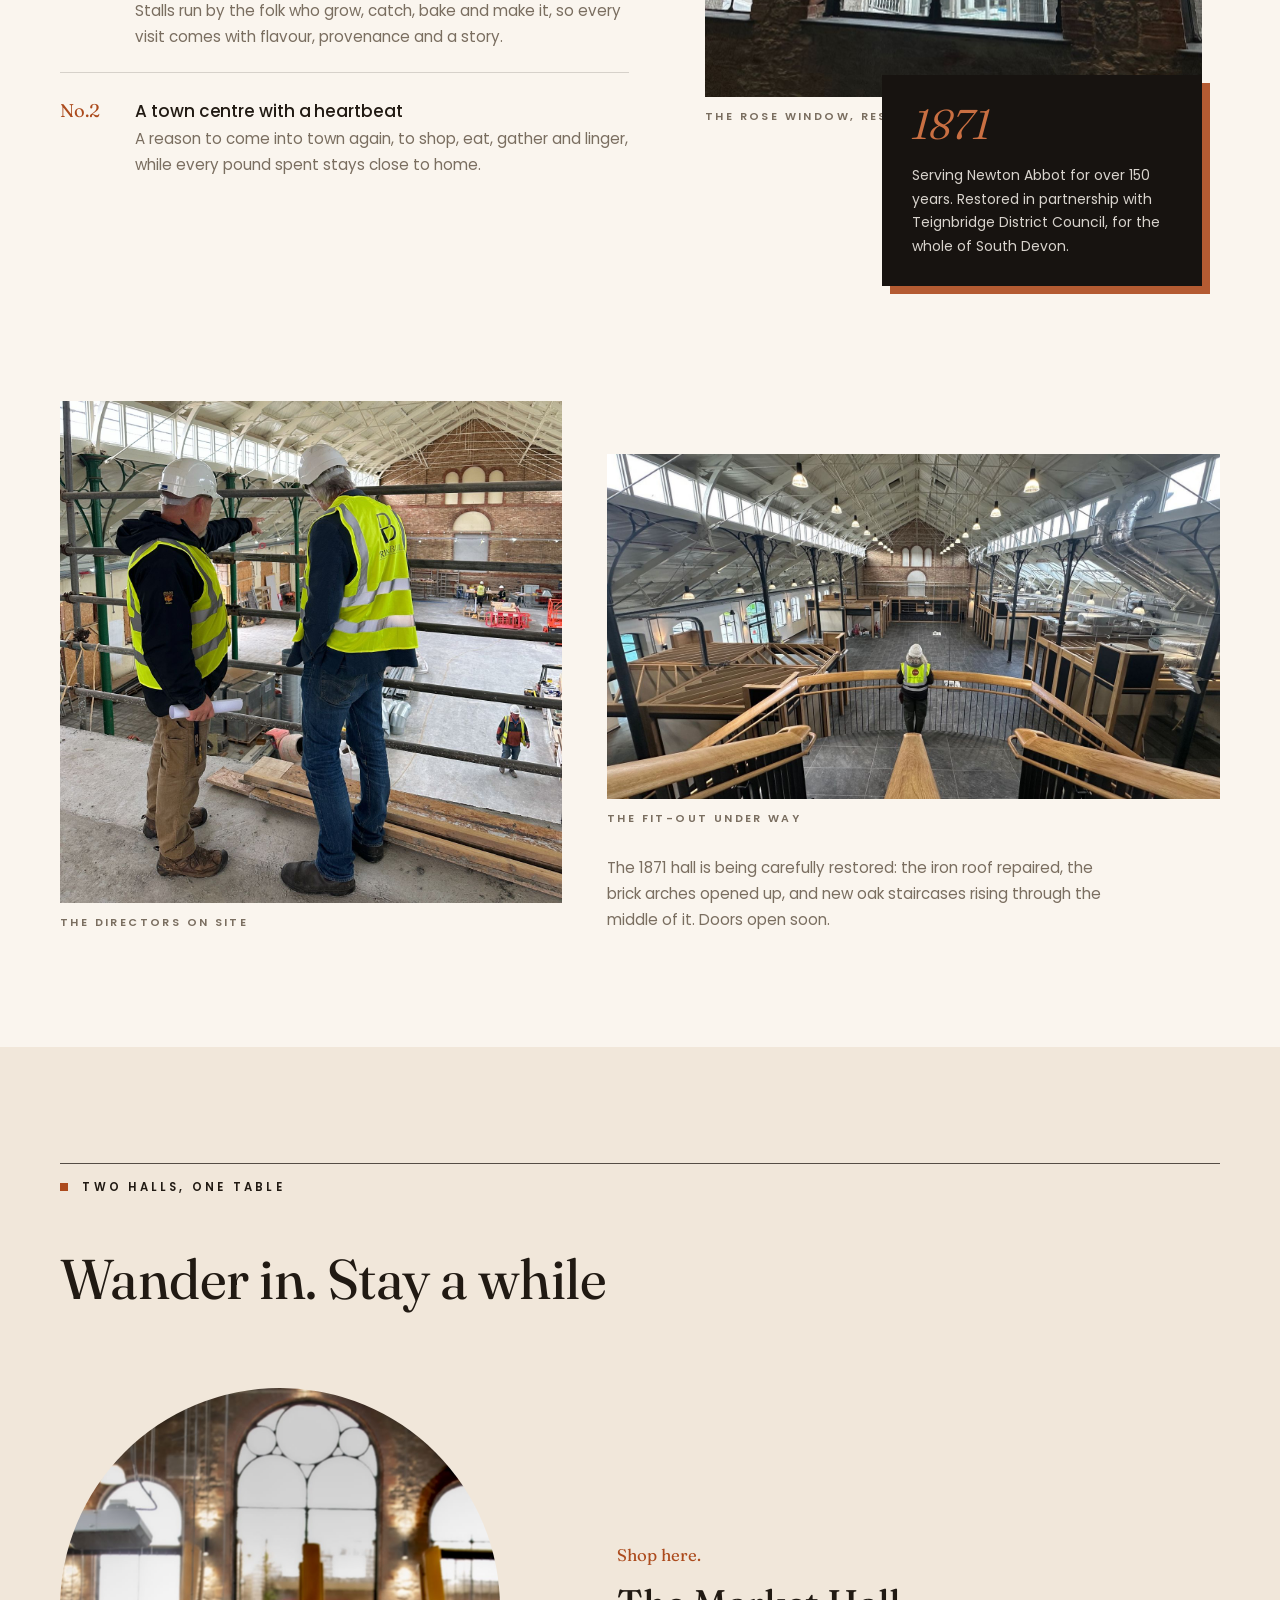
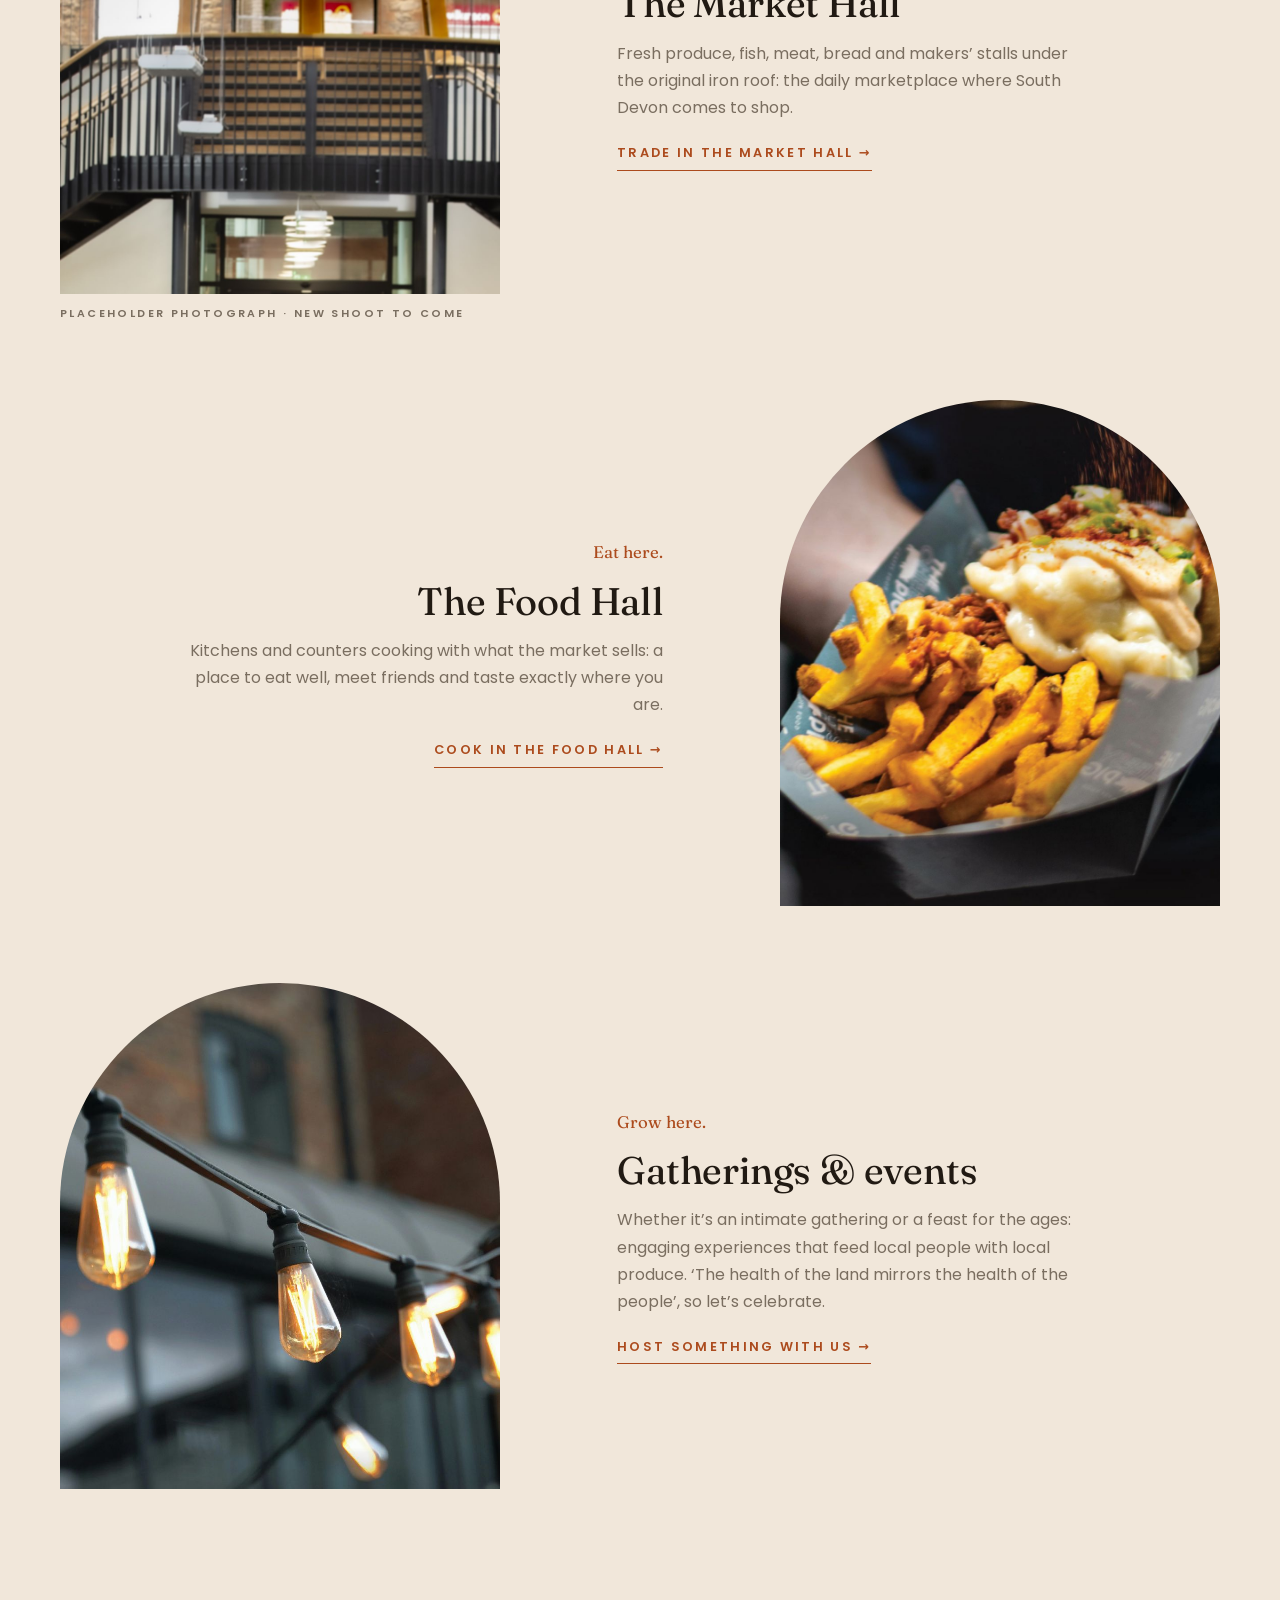
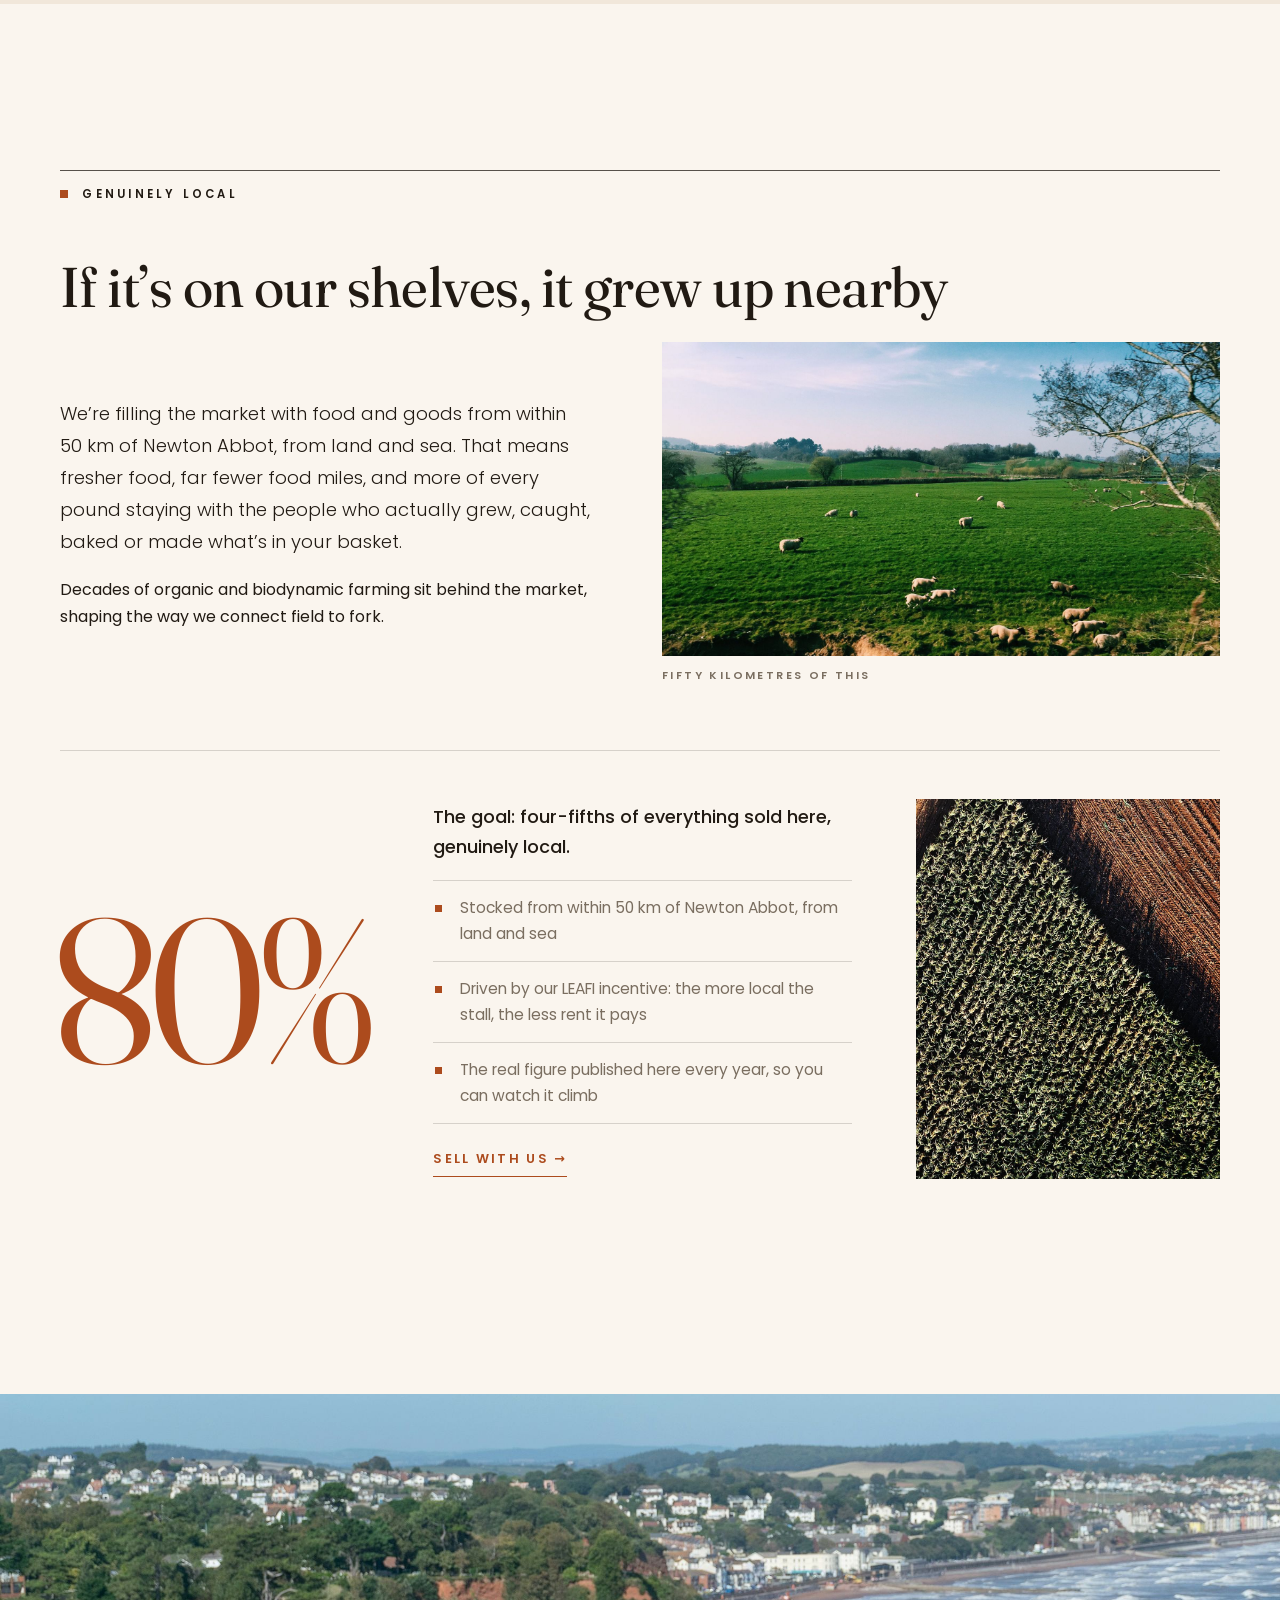
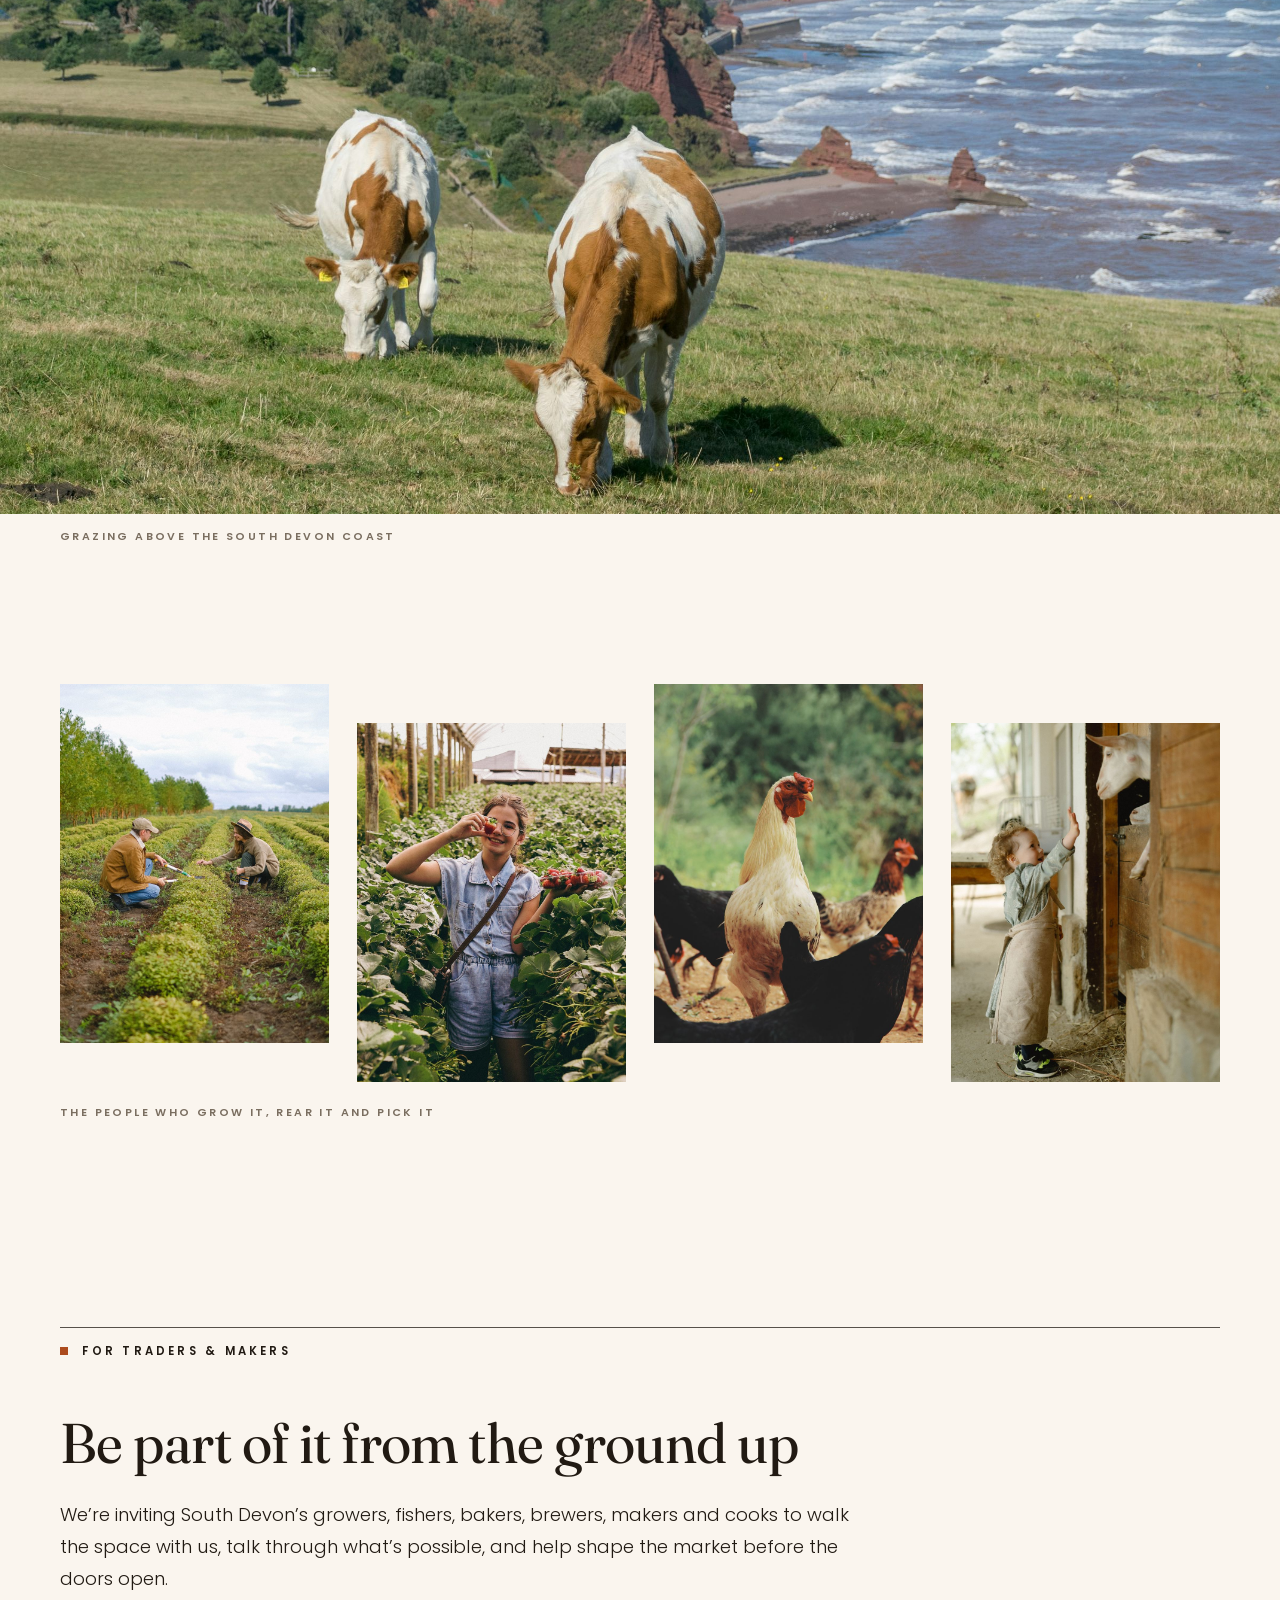
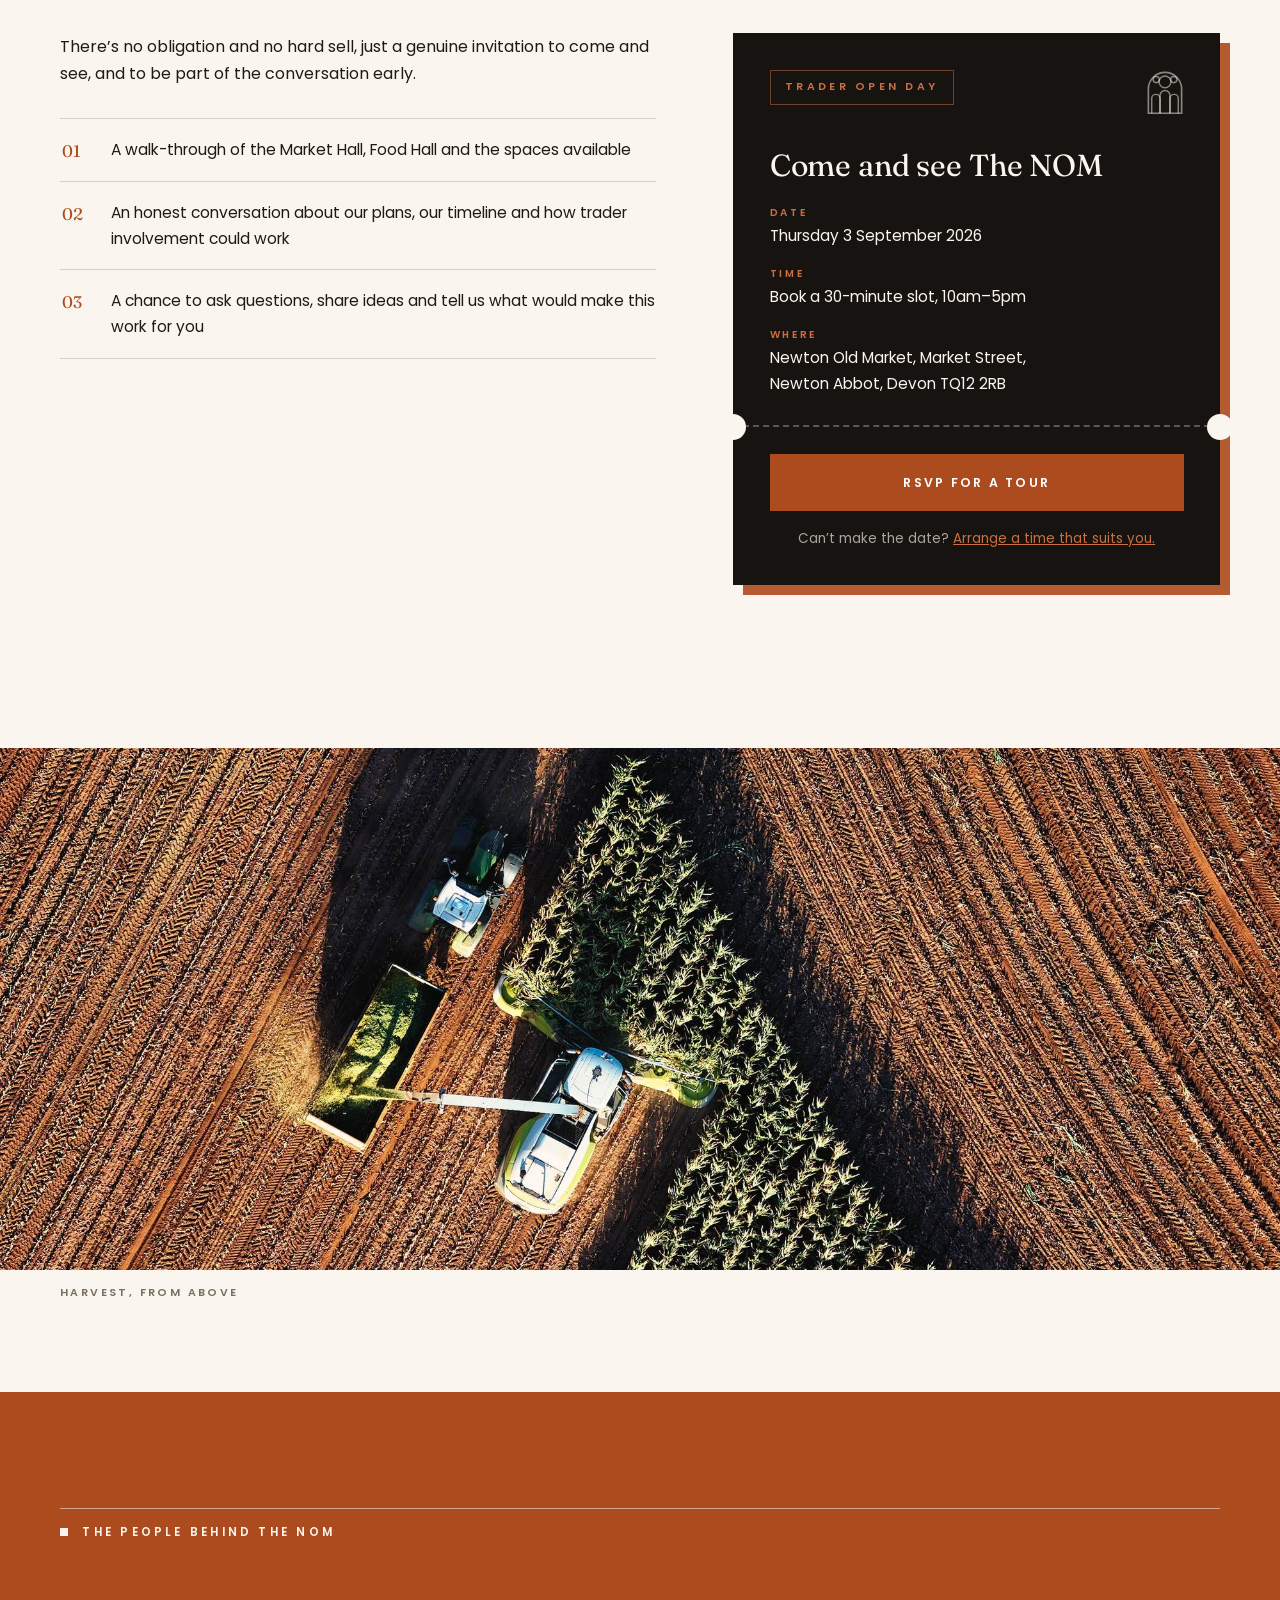
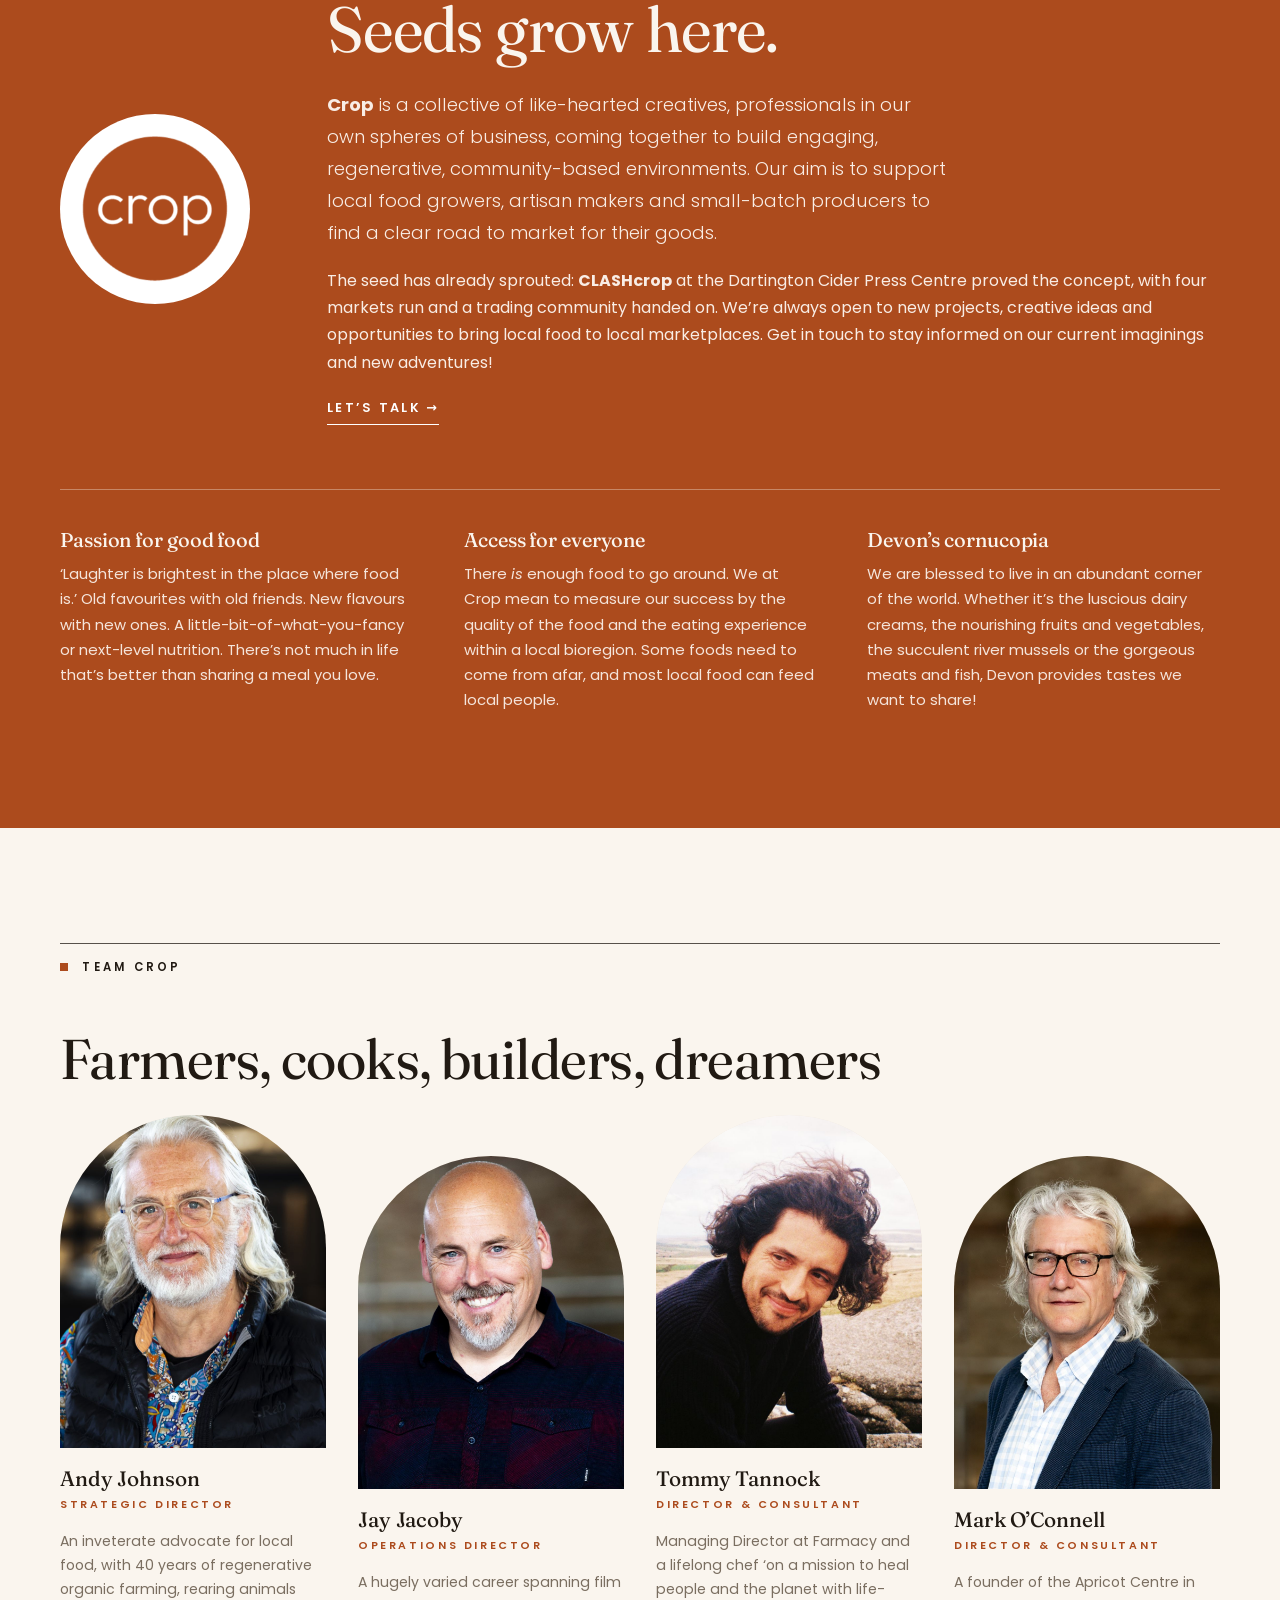
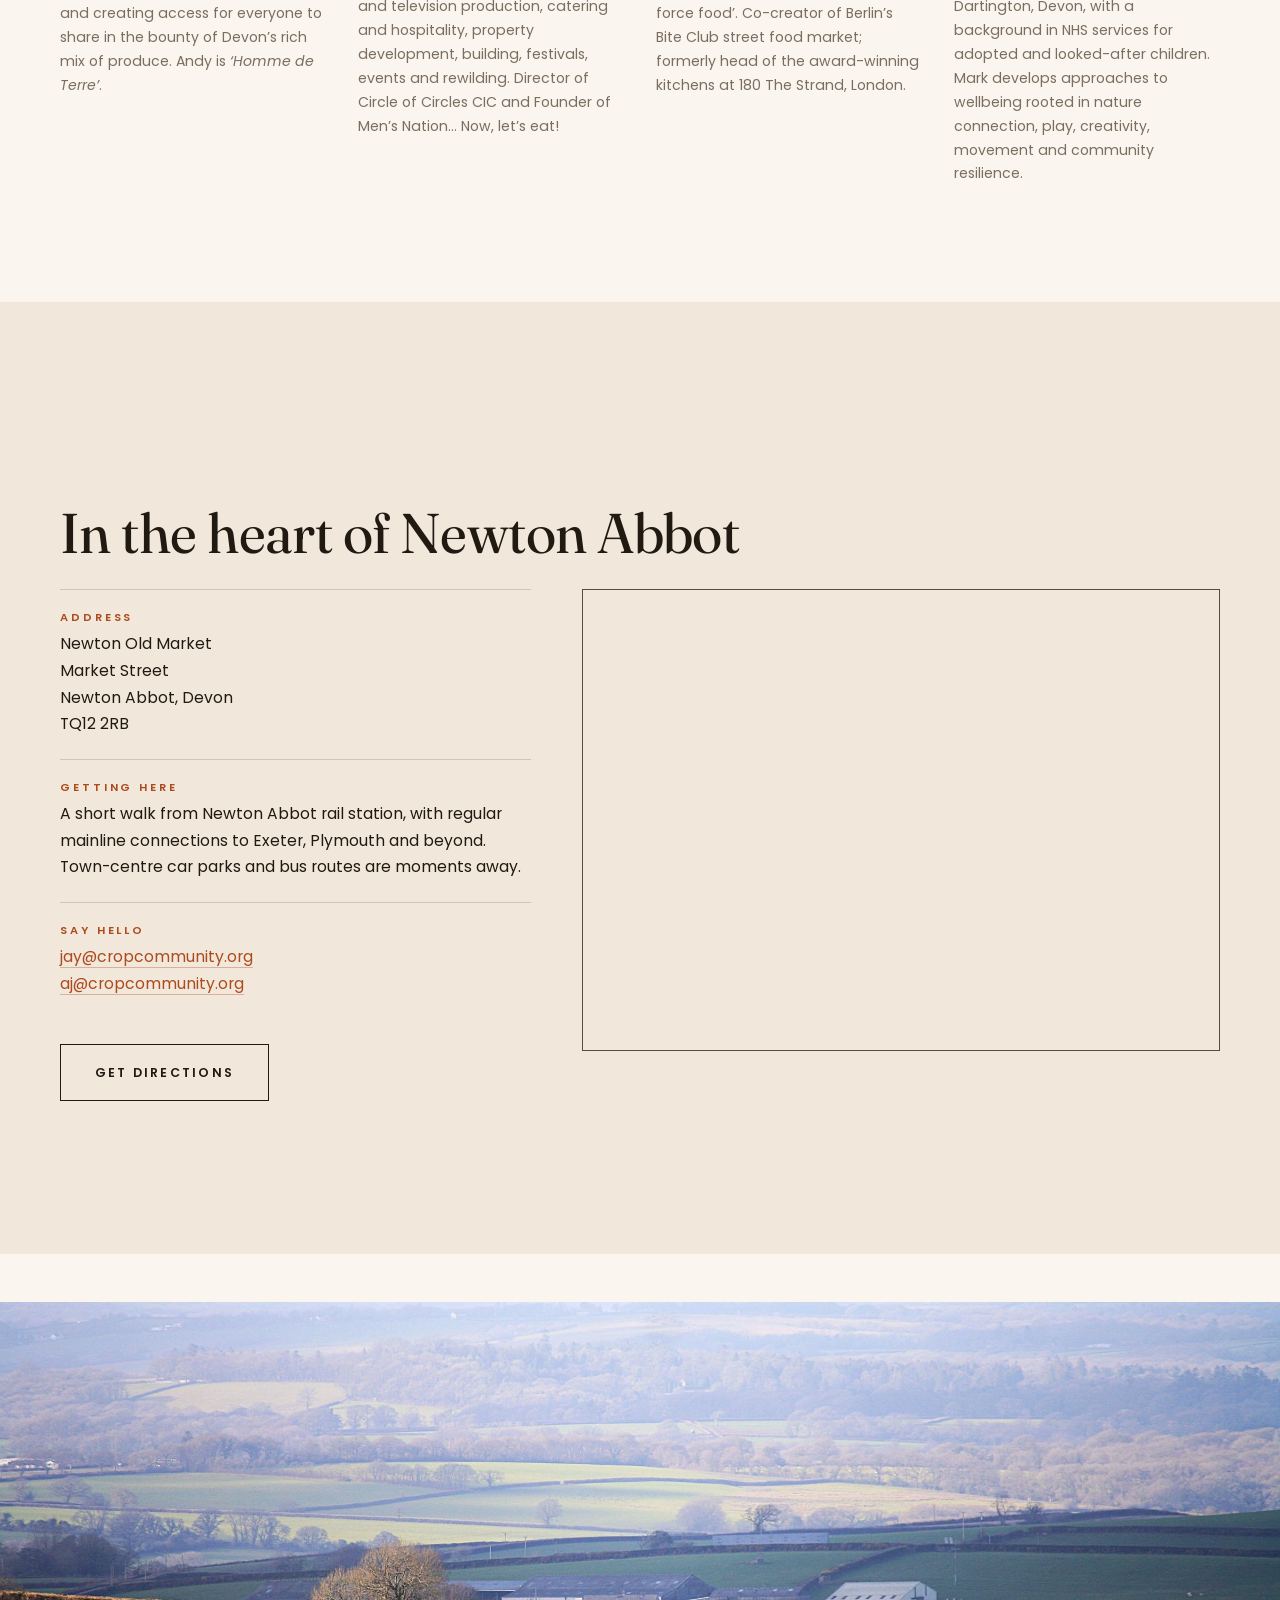
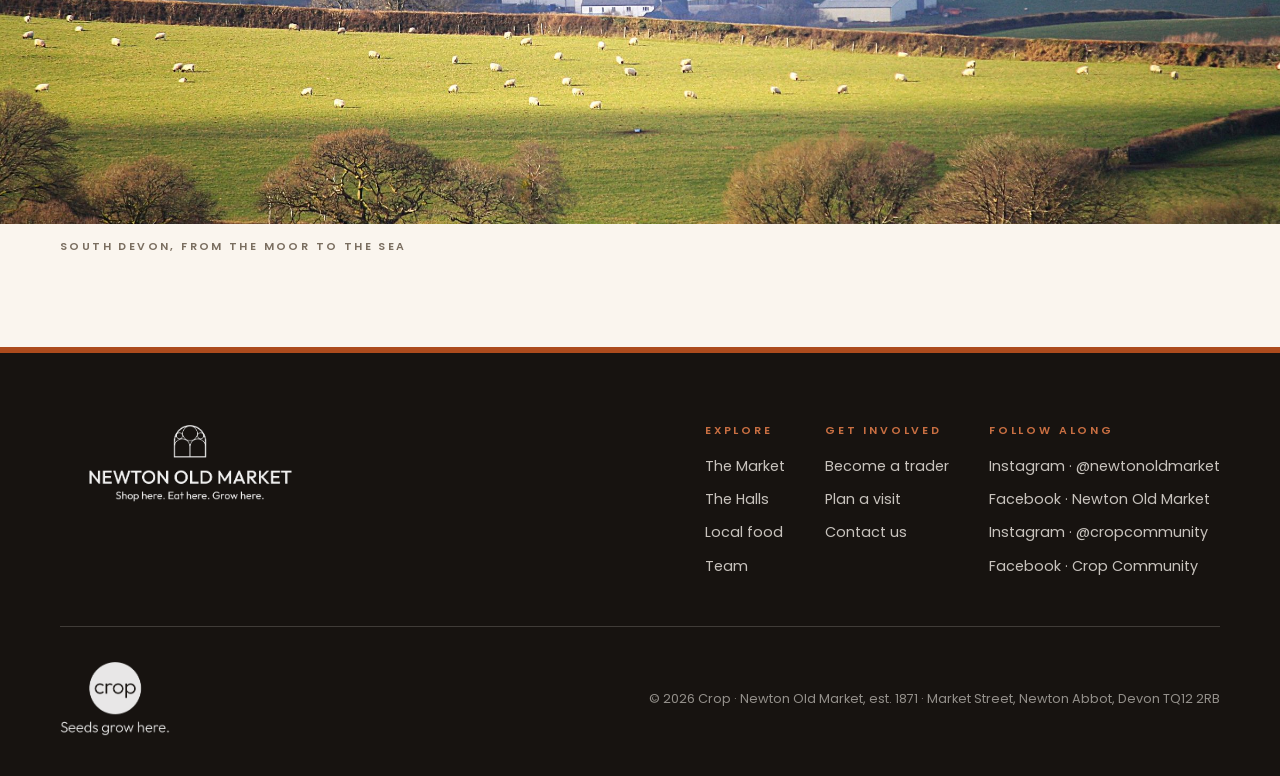
==== commit e20094ce: "Fill the 80% goal block: facts column and harvest image beside the numeral The goal row is now three" ====
--- a/index.html
+++ b/index.html
@@ -231,10 +231,20 @@
           <p class="goal-num">80%</p>
           <div class="goal-copy">
             <p class="goal-label">The goal: four-fifths of everything sold here, genuinely local.</p>
-            <p>Our LEAFI incentive rewards every trader for sourcing closer to home: the more local the stall, the less rent it pays. We&rsquo;ll publish the real figure here every year, so you can watch it climb.</p>
-          </div>
-        </div>
-        <a class="btn-line reveal" href="#traders">Sell with us <span aria-hidden="true">&rarr;</span></a>
+            <ul class="goal-facts">
+              <li>Stocked from within 50&nbsp;km of Newton Abbot, from land and sea</li>
+              <li>Driven by our LEAFI incentive: the more local the stall, the less rent it pays</li>
+              <li>The real figure published here every year, so you can watch it climb</li>
+            </ul>
+            <a class="btn-line" href="#traders">Sell with us <span aria-hidden="true">&rarr;</span></a>
+          </div>
+          <figure class="photo goal-photo reveal">
+            <div class="photo-media photo--goal">
+              <img src="assets/img/goal-corn.jpg" alt="Rows of ripening corn meeting freshly turned soil, seen from above" loading="lazy"
+                   onerror="this.closest('.photo').classList.add('photo-empty');this.remove()">
+            </div>
+          </figure>
+        </div>
       </div>
     </section>
 
--- a/css/styles.css
+++ b/css/styles.css
@@ -748,10 +748,19 @@
 .local .lede { max-width: 42em; }
 
 .goal {
+  display: grid;
+  grid-template-columns: auto minmax(0, 1.1fr) minmax(0, 0.8fr);
+  gap: clamp(2rem, 5vw, 5.5rem);
+  align-items: center;
   border-top: 1px solid var(--line);
   padding-top: clamp(2rem, 4vw, 3rem);
   margin-top: clamp(2.6rem, 5vw, 4rem);
 }
+
+@media (max-width: 1020px) { .goal { grid-template-columns: auto minmax(0, 1fr); } .goal-photo { display: none; } }
+@media (max-width: 760px) { .goal { grid-template-columns: 1fr; gap: 1.8rem; } }
+
+.photo--goal { aspect-ratio: 4 / 5; }
 
 .goal-num {
   font-family: var(--serif);
@@ -763,21 +772,36 @@
   margin-left: -0.04em;
 }
 
-.goal-copy {
-  margin-top: clamp(1.6rem, 3vw, 2.4rem);
-  max-width: 30em;
-}
+.goal-copy { max-width: 44em; }
 
 .goal-label {
   font-weight: 500;
-  font-size: 1.05rem;
-  margin-bottom: 0.6rem;
-}
-
-.goal-copy p:last-child {
-  font-size: 0.95rem;
+  font-size: 1.12rem;
+  margin-bottom: 1.1rem;
+}
+
+.goal-facts { list-style: none; }
+
+.goal-facts li {
+  position: relative;
+  padding: 0.85rem 0 0.85rem 1.7rem;
+  border-top: 1px solid var(--line);
+  font-size: 0.97rem;
   color: var(--stone);
 }
+
+.goal-facts li:last-child { border-bottom: 1px solid var(--line); }
+
+.goal-facts li::before {
+  content: "";
+  position: absolute;
+  left: 0.1rem;
+  top: 1.5rem;
+  width: 7px; height: 7px;
+  background: var(--terracotta);
+}
+
+.goal-copy .btn-line { margin-top: 1.5rem; }
 
 /* ---------- traders + ticket ---------- */
 
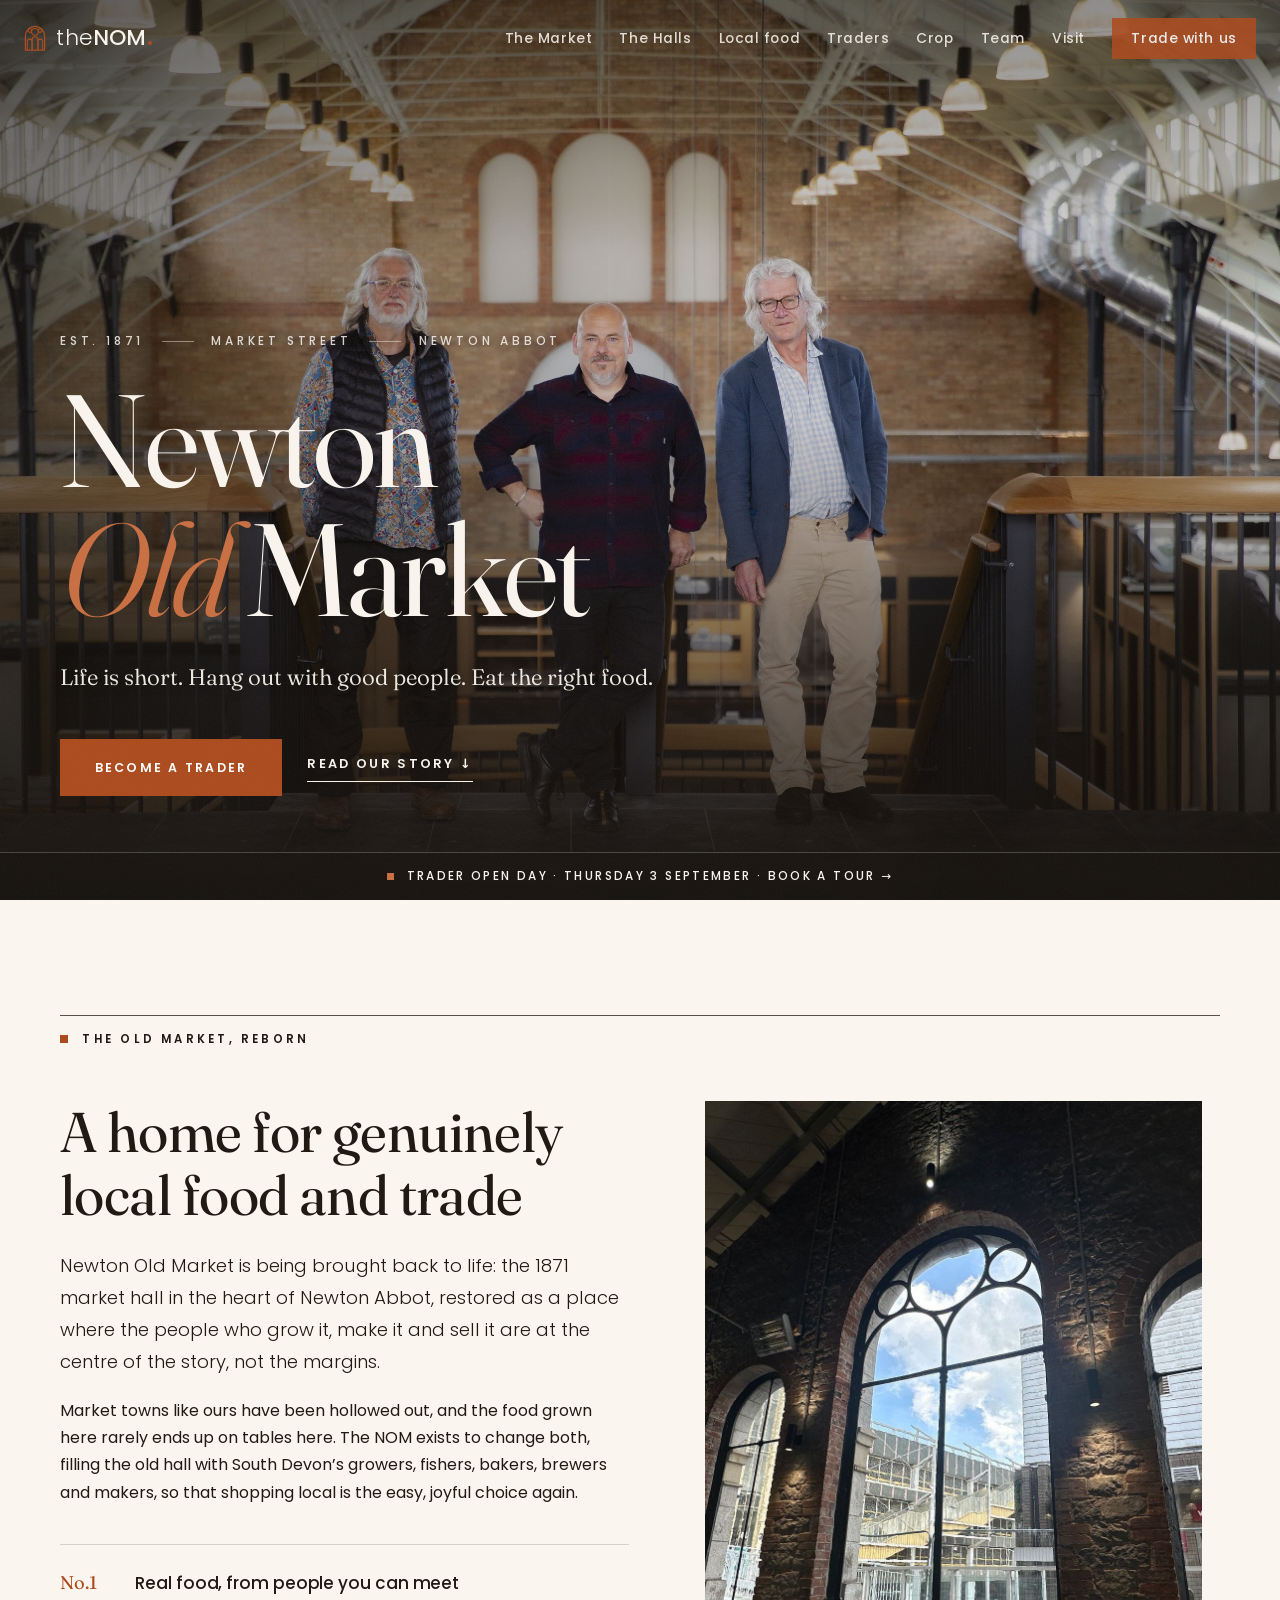
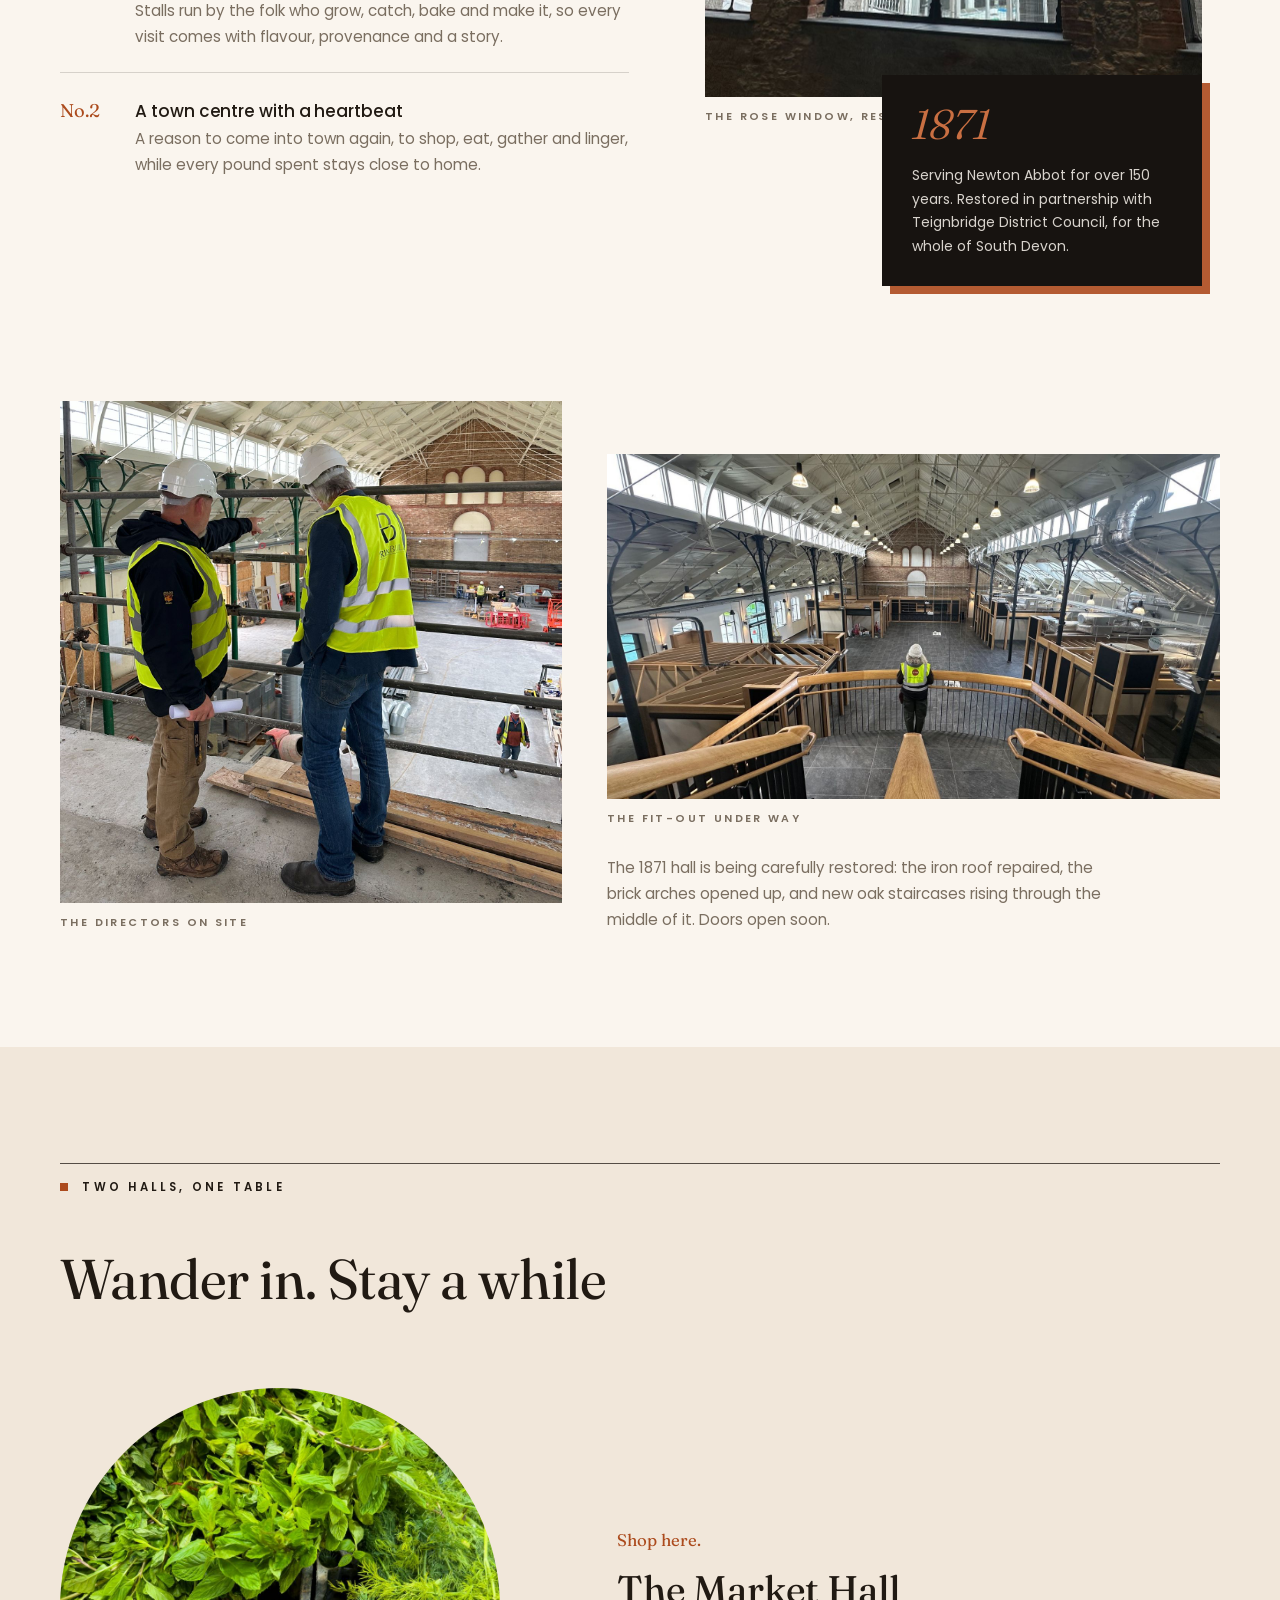
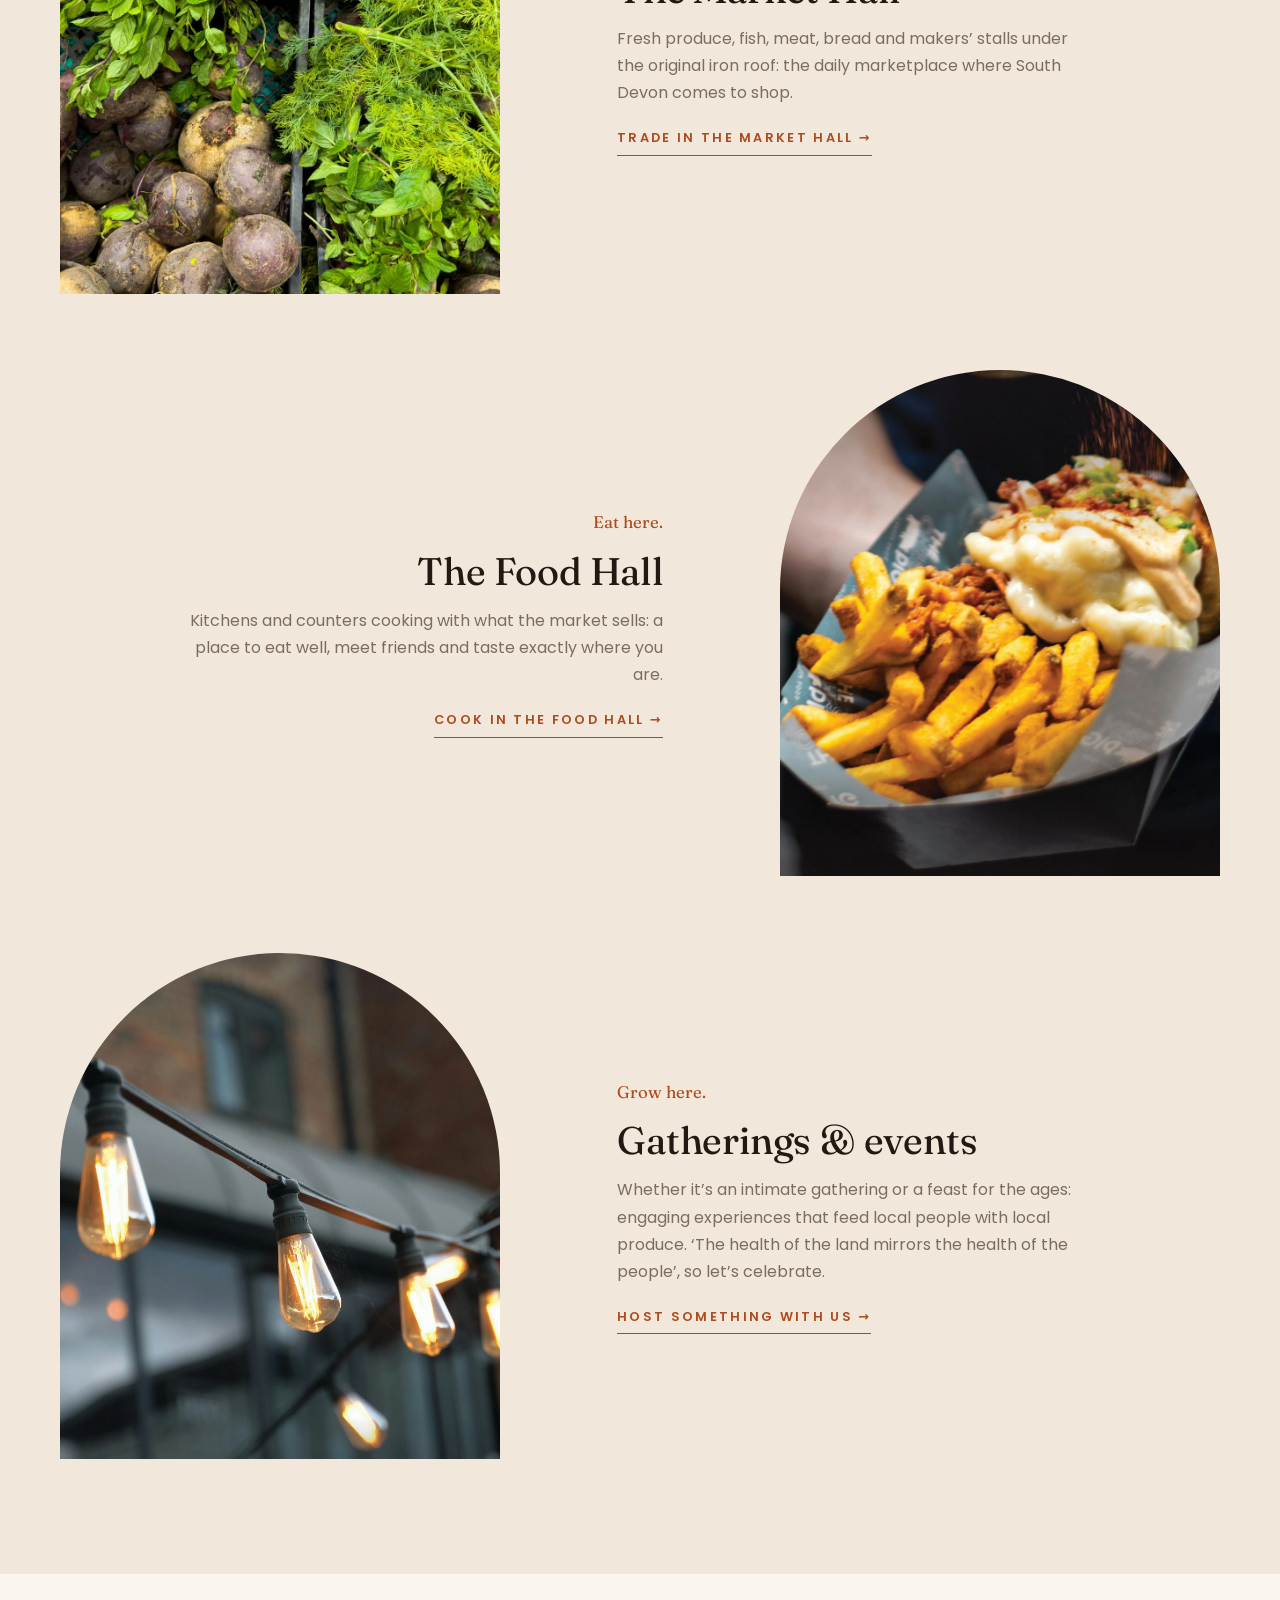
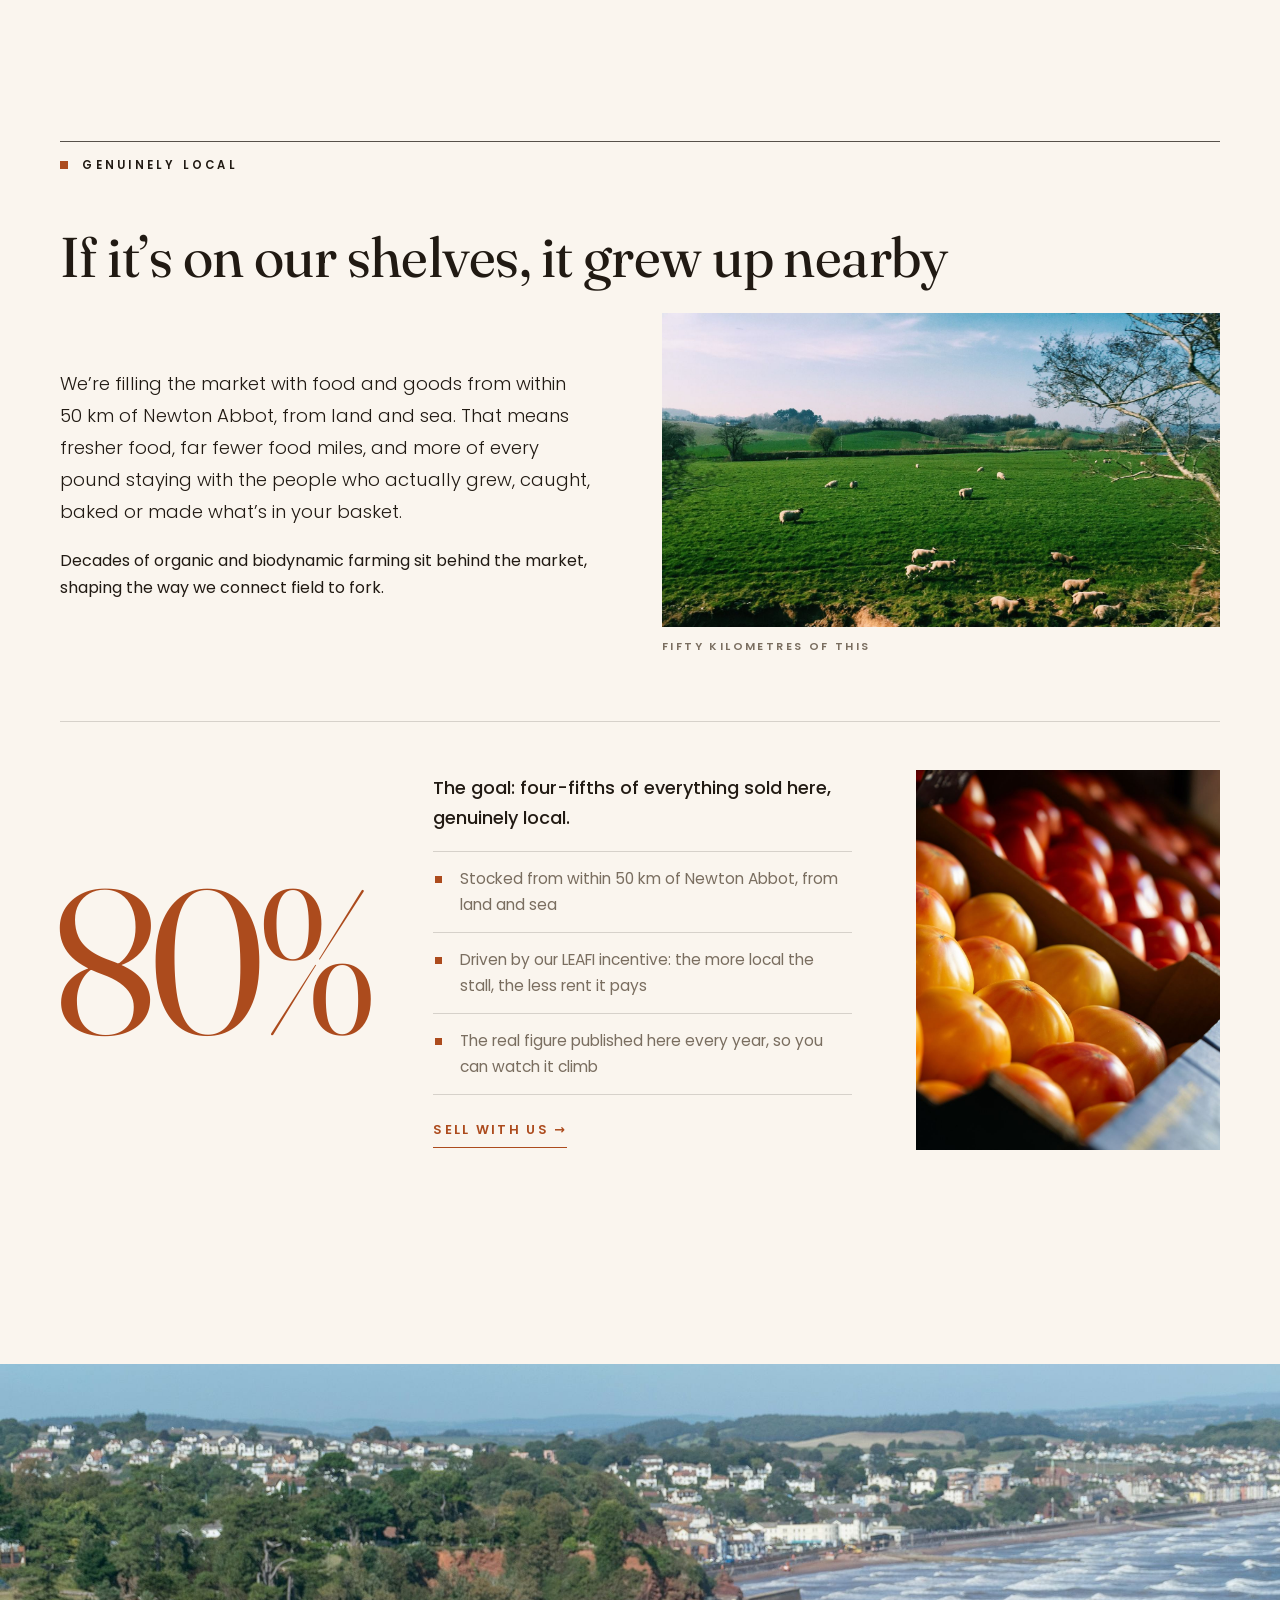
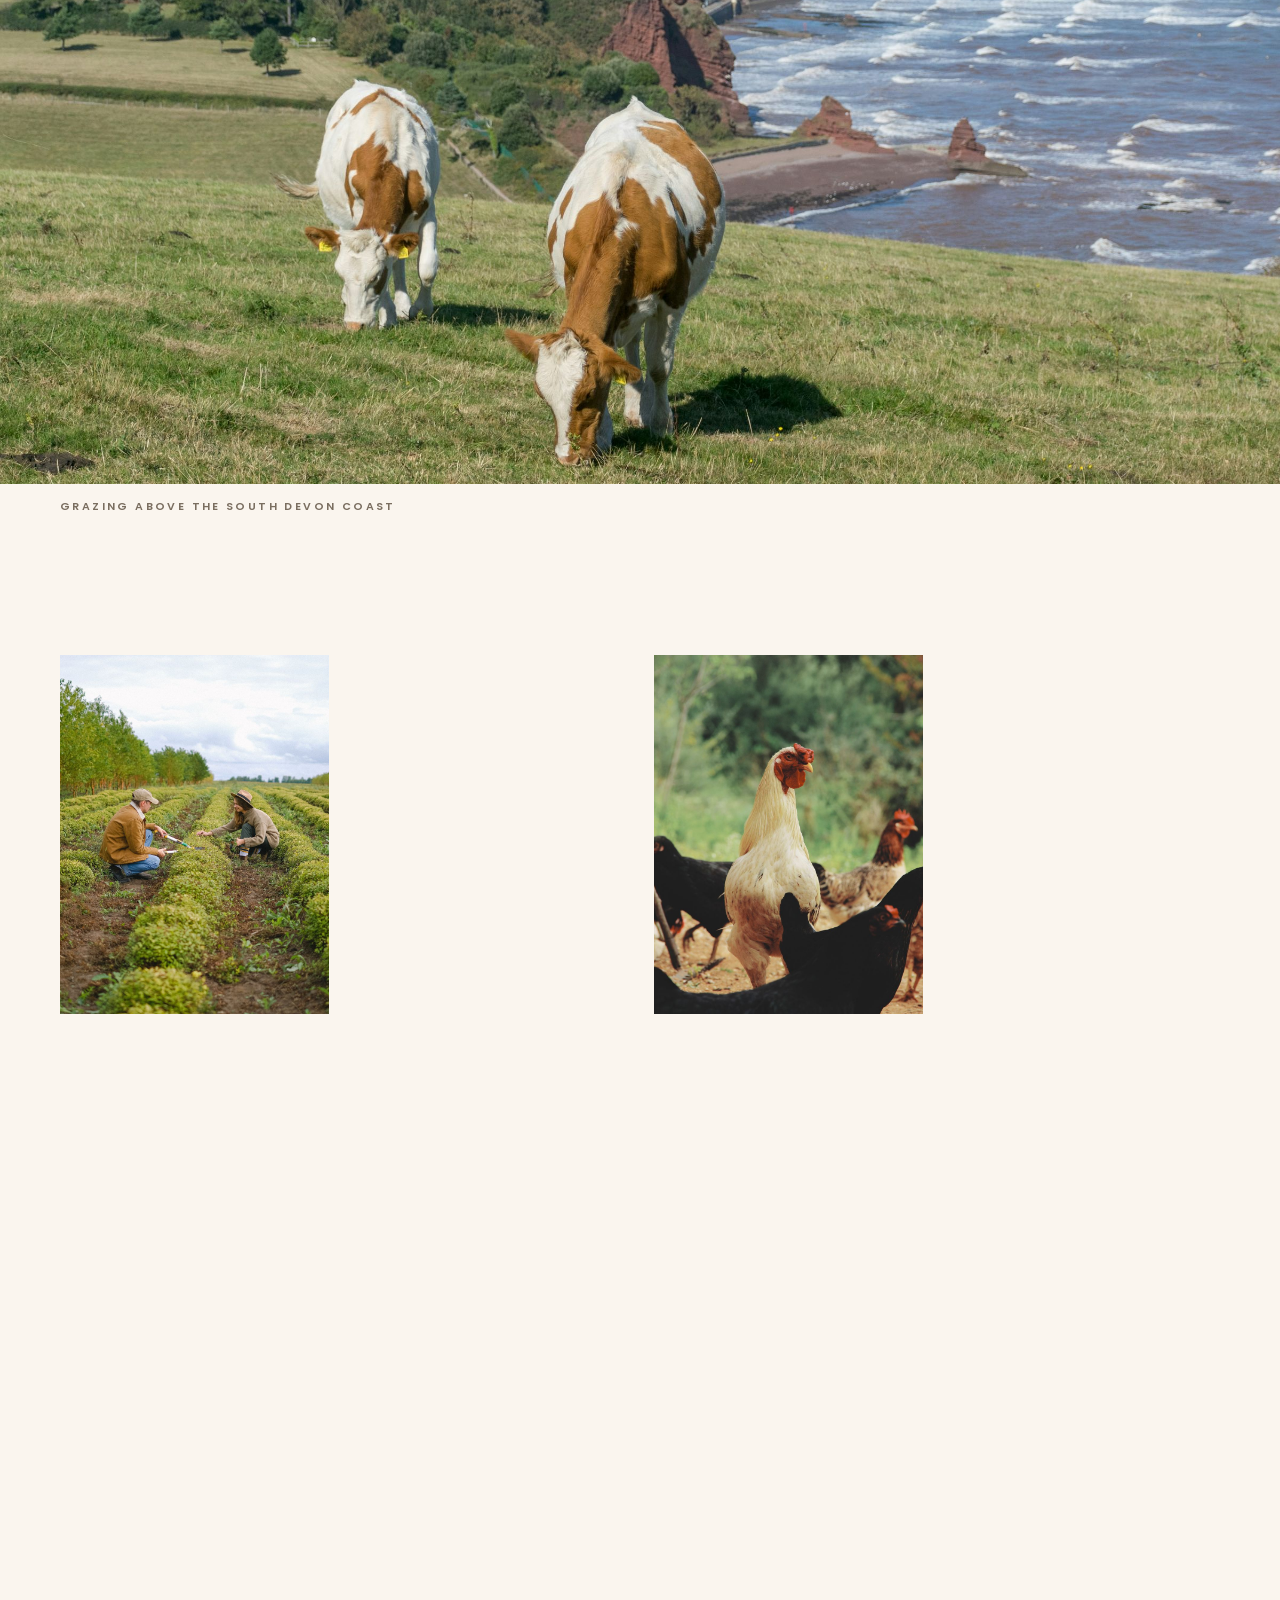
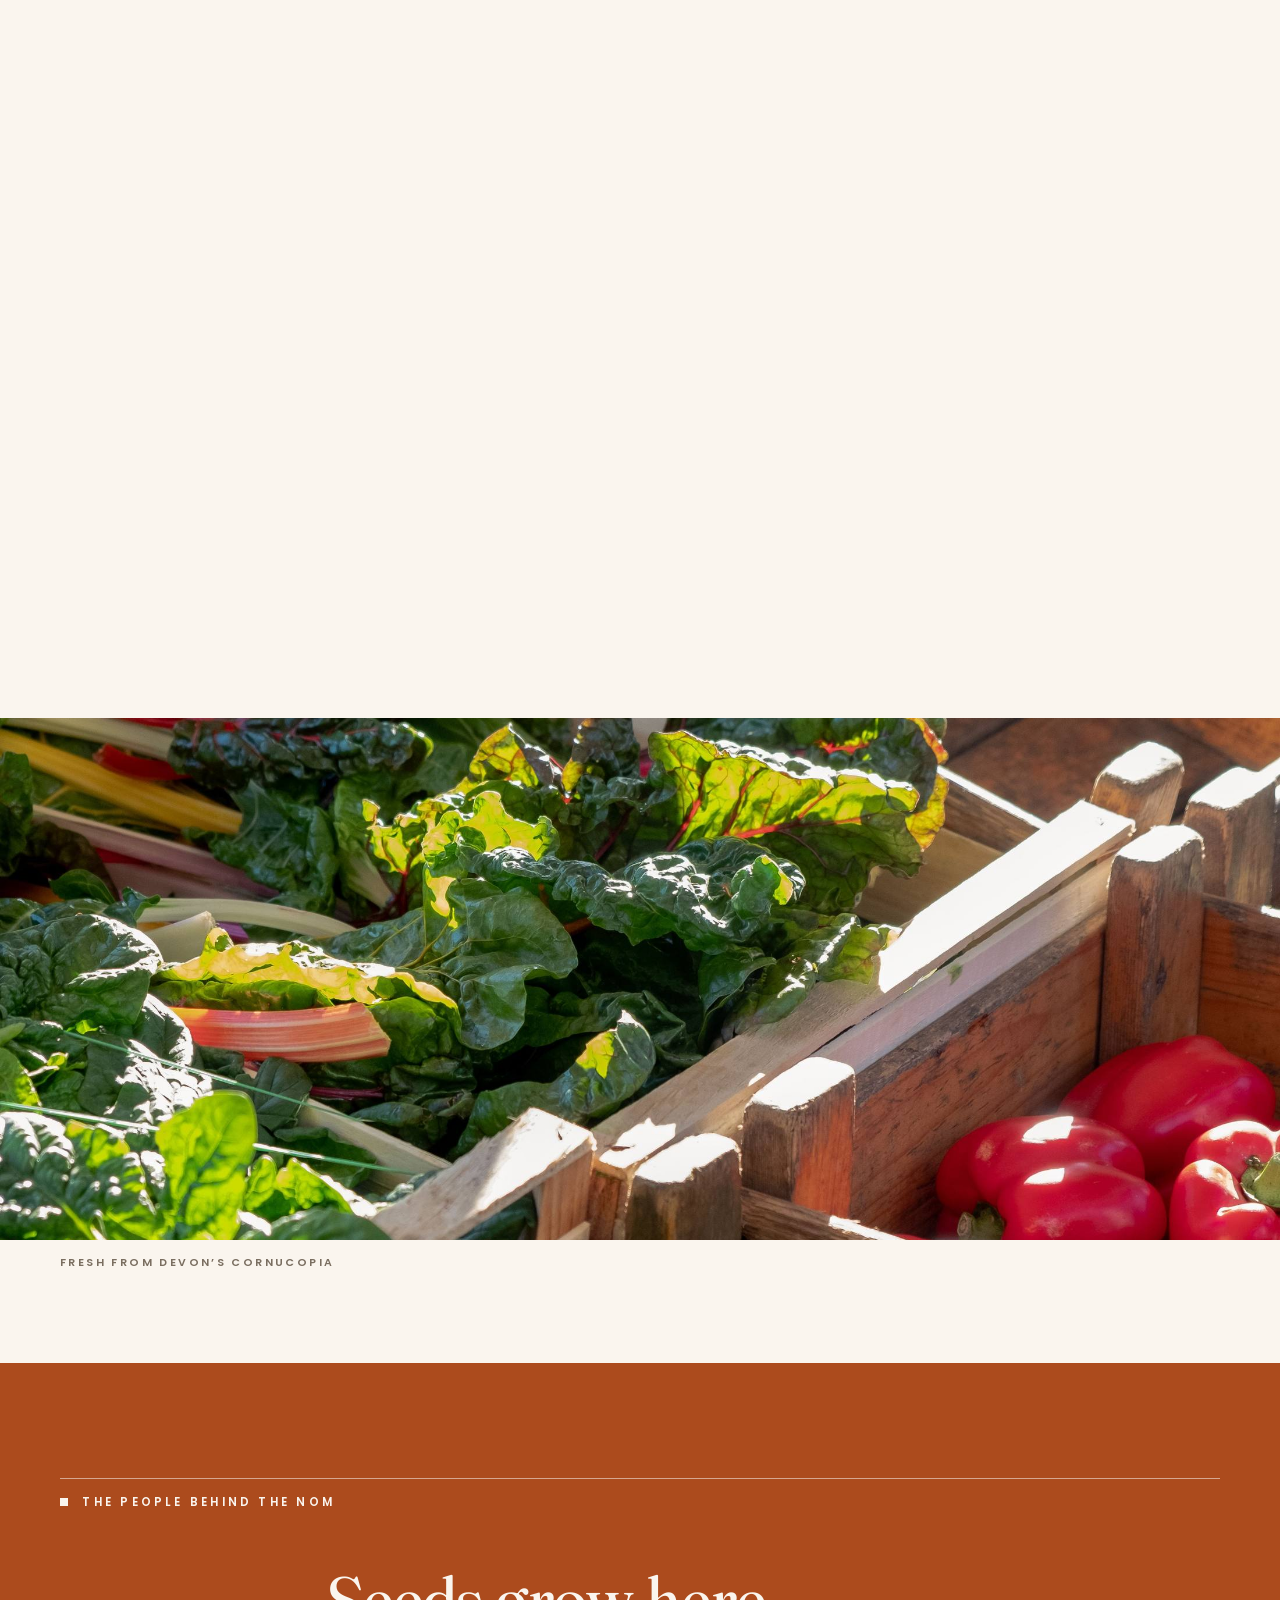
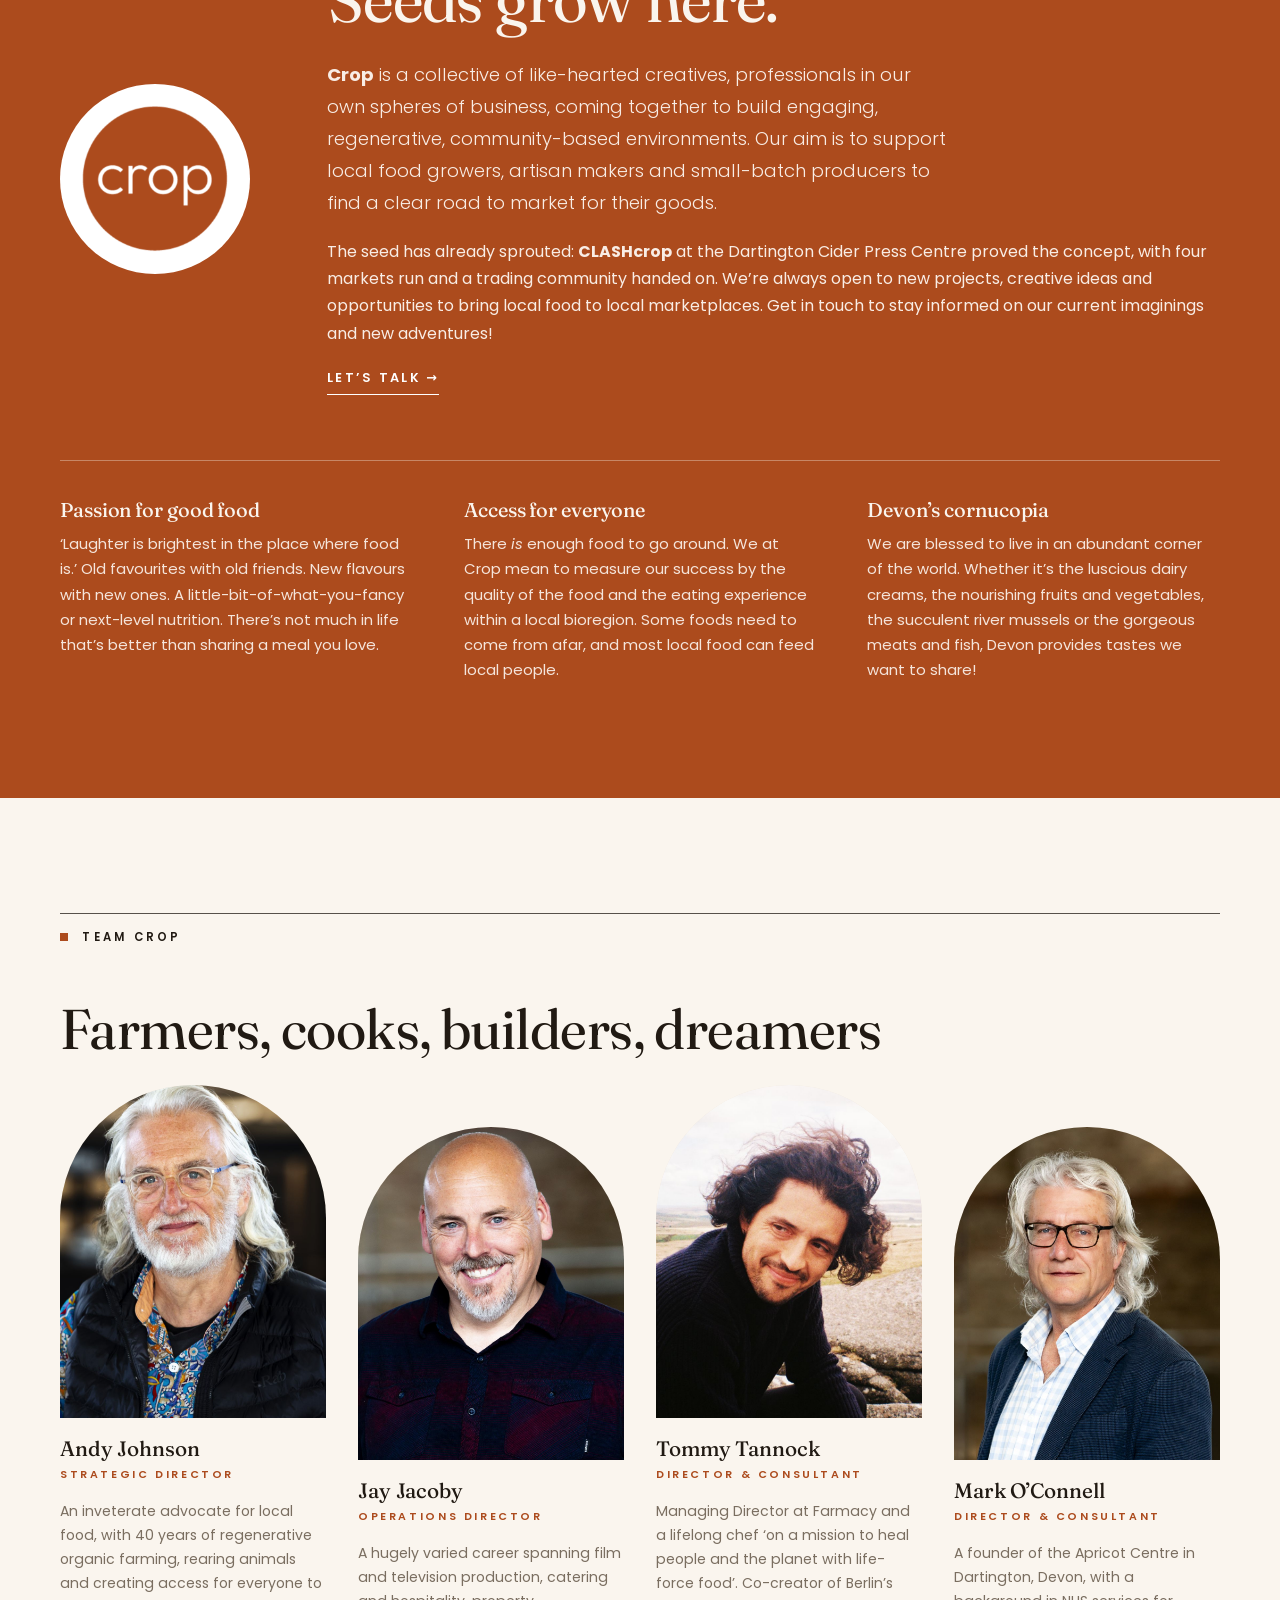
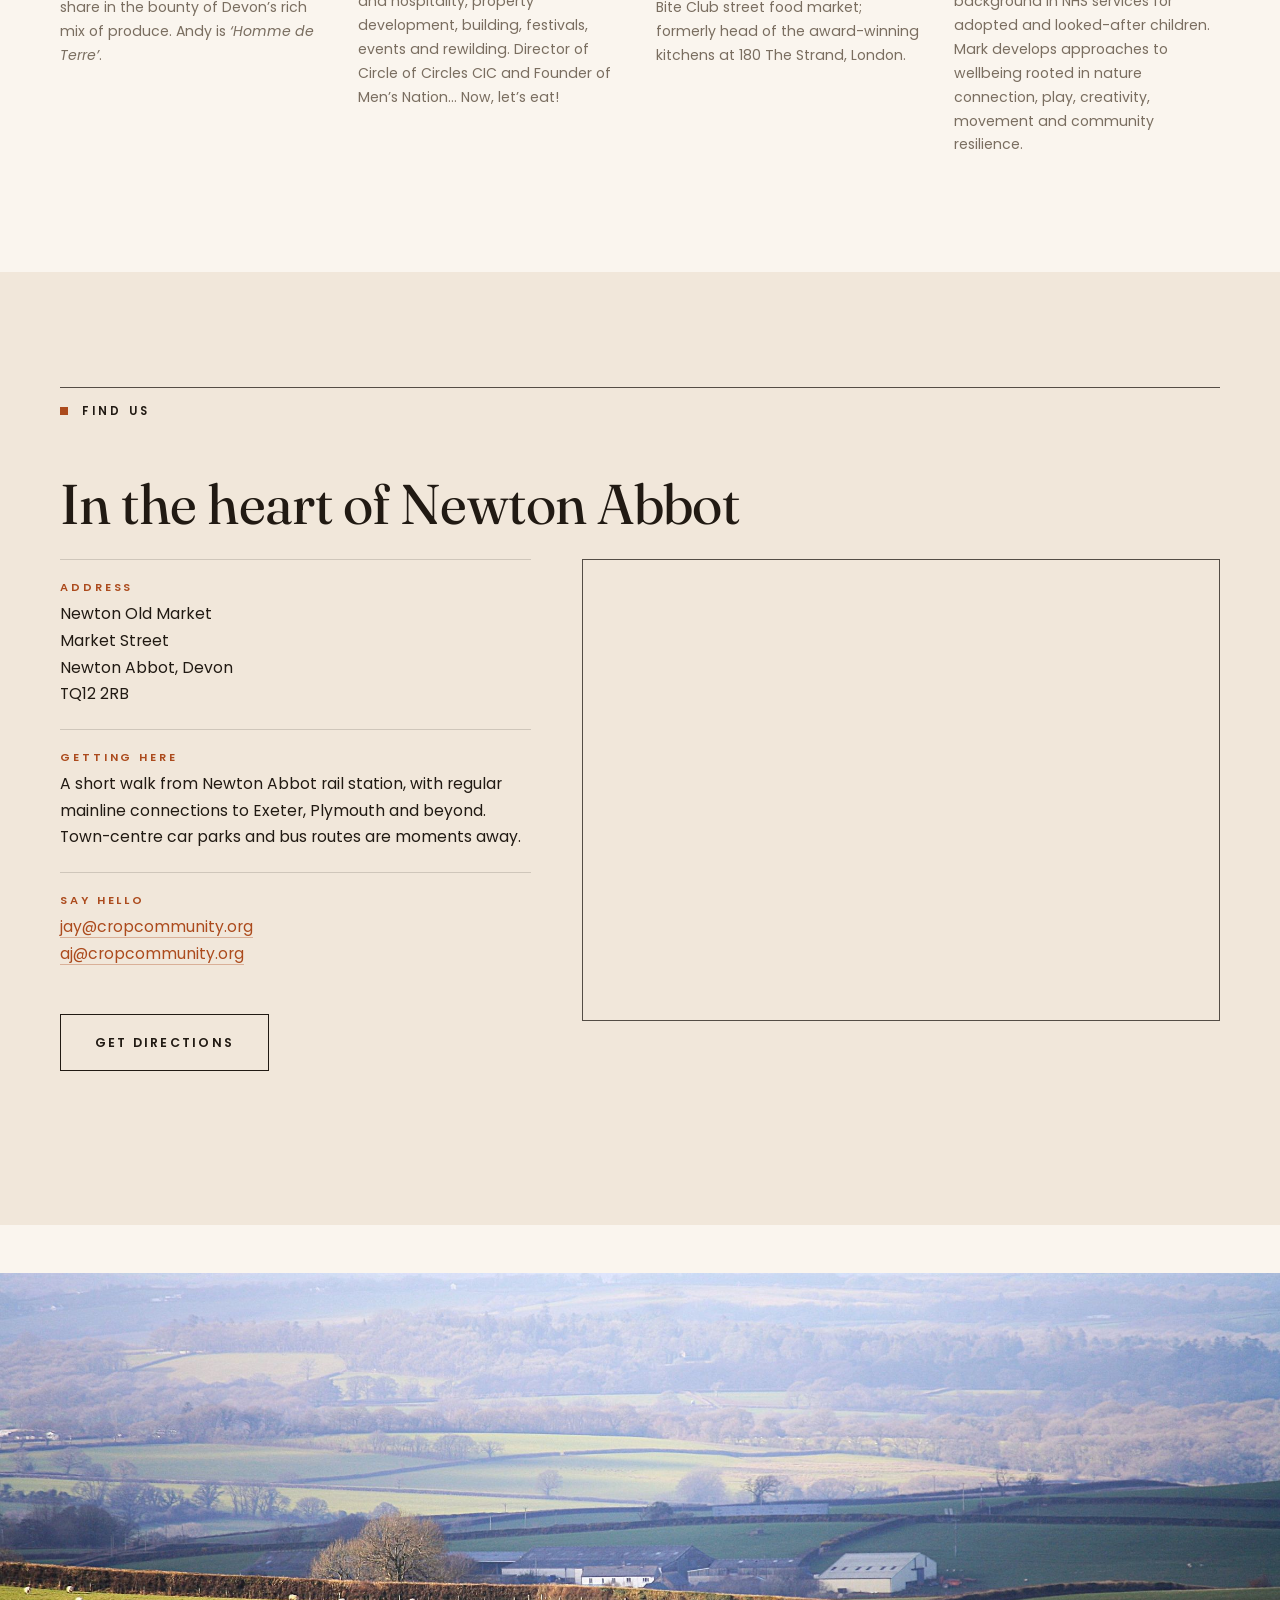
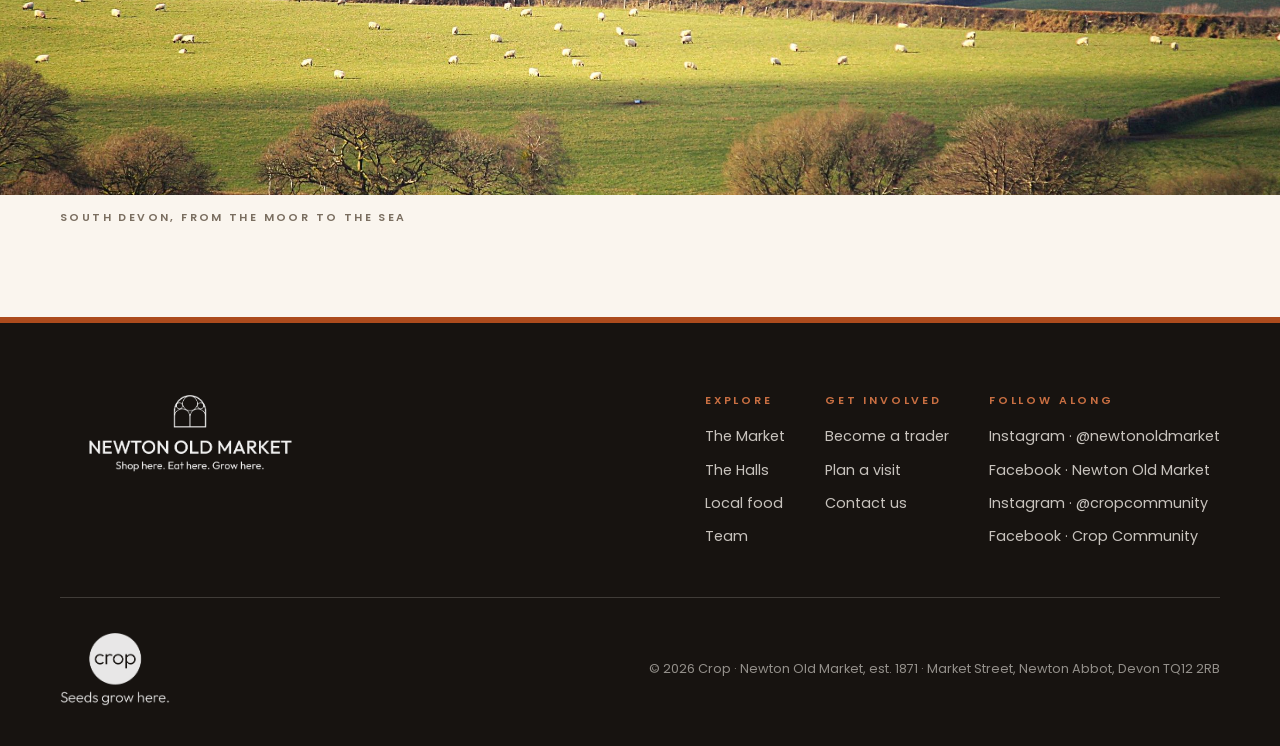
==== commit 52bb8ef7: "Place the three new produce images - Crated tomatoes beside the 80% goal (replacing the corn crop) -" ====
--- a/index.html
+++ b/index.html
@@ -157,10 +157,9 @@
           <a class="hall-figure" href="#traders" tabindex="-1" aria-hidden="true">
             <figure class="photo">
               <div class="photo-media photo--arch">
-                <img src="assets/img/market-hall.jpg" alt="The rose window above the grand staircase in the Market Hall" loading="lazy"
-                     onerror="this.closest('.photo').classList.add('photo-empty');this.remove()">
-              </div>
-              <figcaption>Placeholder photograph &middot; new shoot to come</figcaption>
+                <img src="assets/img/market-hall.jpg" alt="A market display of beetroot, fresh herbs and leafy greens" loading="lazy"
+                     onerror="this.closest('.photo').classList.add('photo-empty');this.remove()">
+              </div>
             </figure>
           </a>
           <div class="hall-body">
@@ -240,7 +239,7 @@
           </div>
           <figure class="photo goal-photo reveal">
             <div class="photo-media photo--goal">
-              <img src="assets/img/goal-corn.jpg" alt="Rows of ripening corn meeting freshly turned soil, seen from above" loading="lazy"
+              <img src="assets/img/goal-produce.jpg" alt="Crates of ripe tomatoes stacked on a market stall" loading="lazy"
                    onerror="this.closest('.photo').classList.add('photo-empty');this.remove()">
             </div>
           </figure>
@@ -344,10 +343,10 @@
     <section class="band">
       <figure class="photo photo-band reveal">
         <div class="photo-media photo--band">
-          <img src="assets/img/band-produce.jpg" alt="A harvester and tractor working a corn field, seen from above" loading="lazy"
+          <img src="assets/img/band-produce.jpg" alt="Wooden crates of peppers, tomatoes and fresh greens on a market stall" loading="lazy"
                onerror="this.closest('.photo').classList.add('photo-empty');this.remove()">
         </div>
-        <figcaption class="container">Harvest, from above</figcaption>
+        <figcaption class="container">Fresh from Devon&rsquo;s cornucopia</figcaption>
       </figure>
     </section>
 
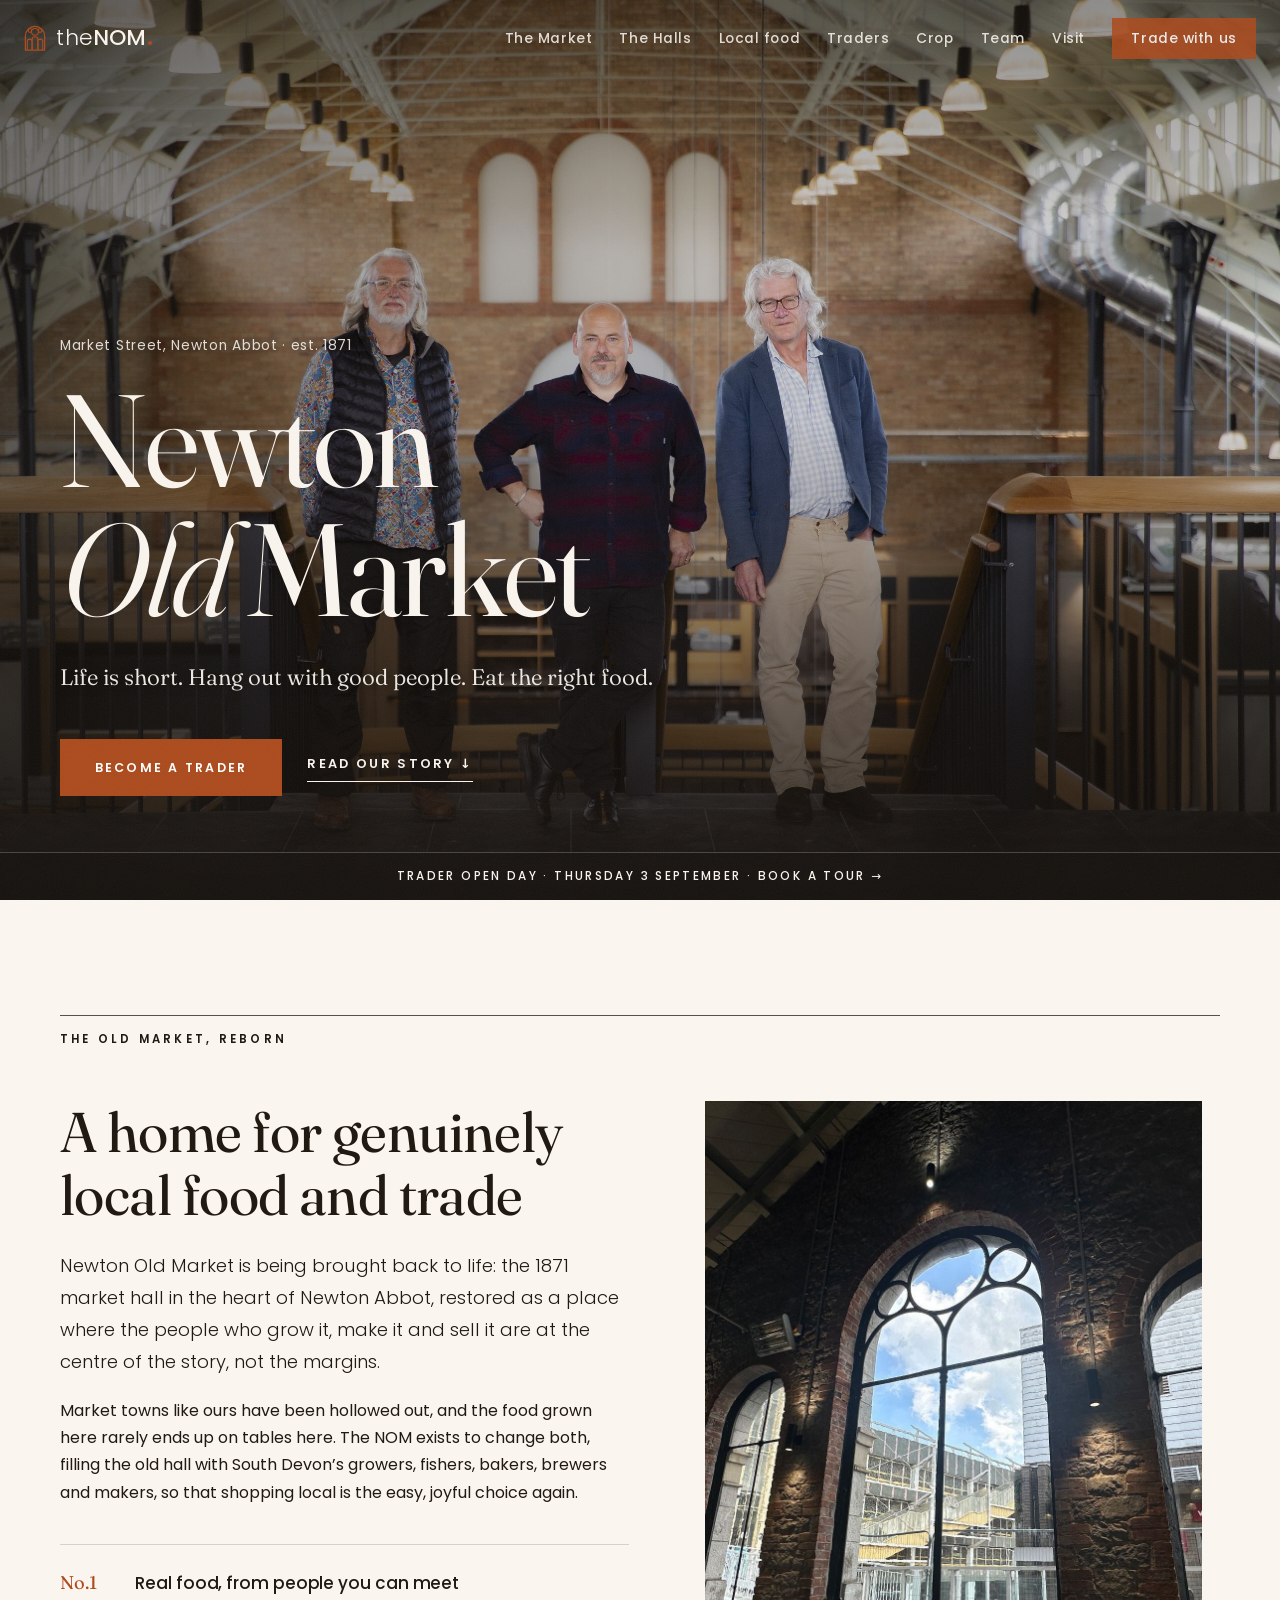
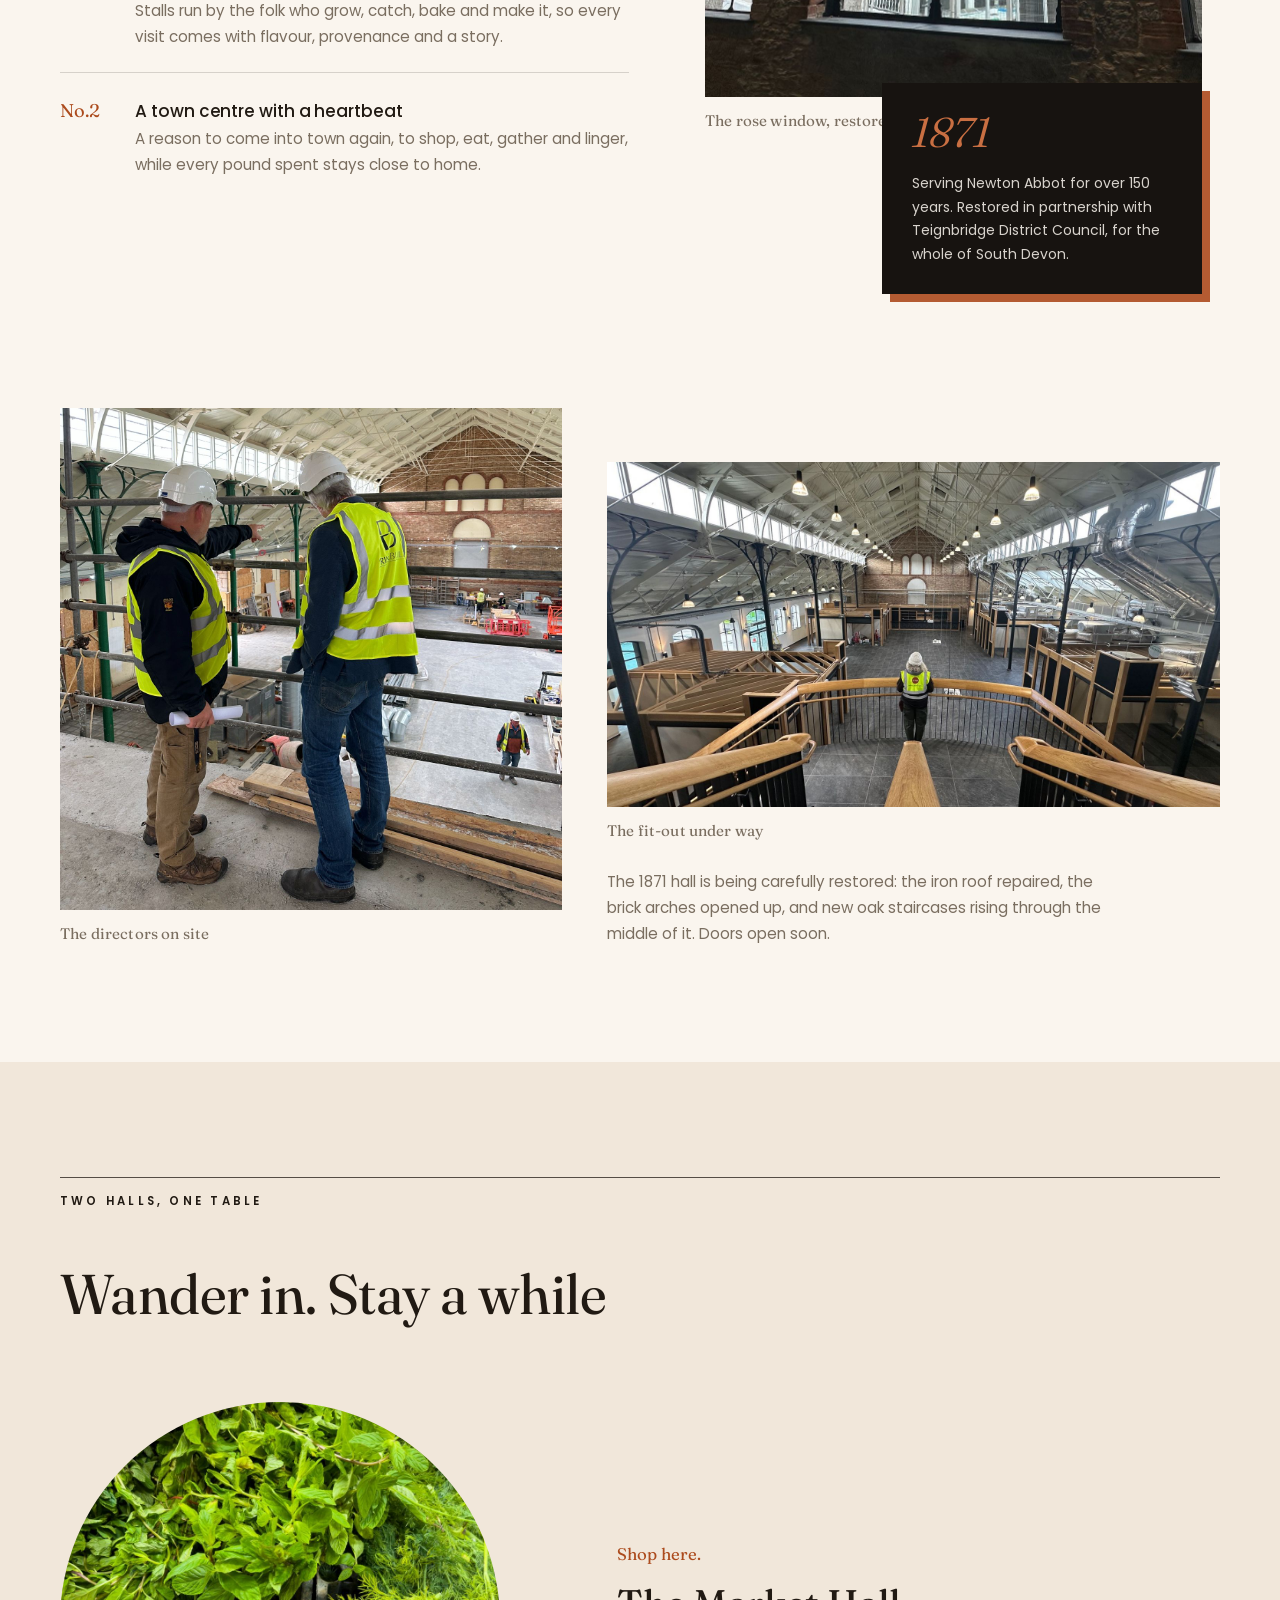
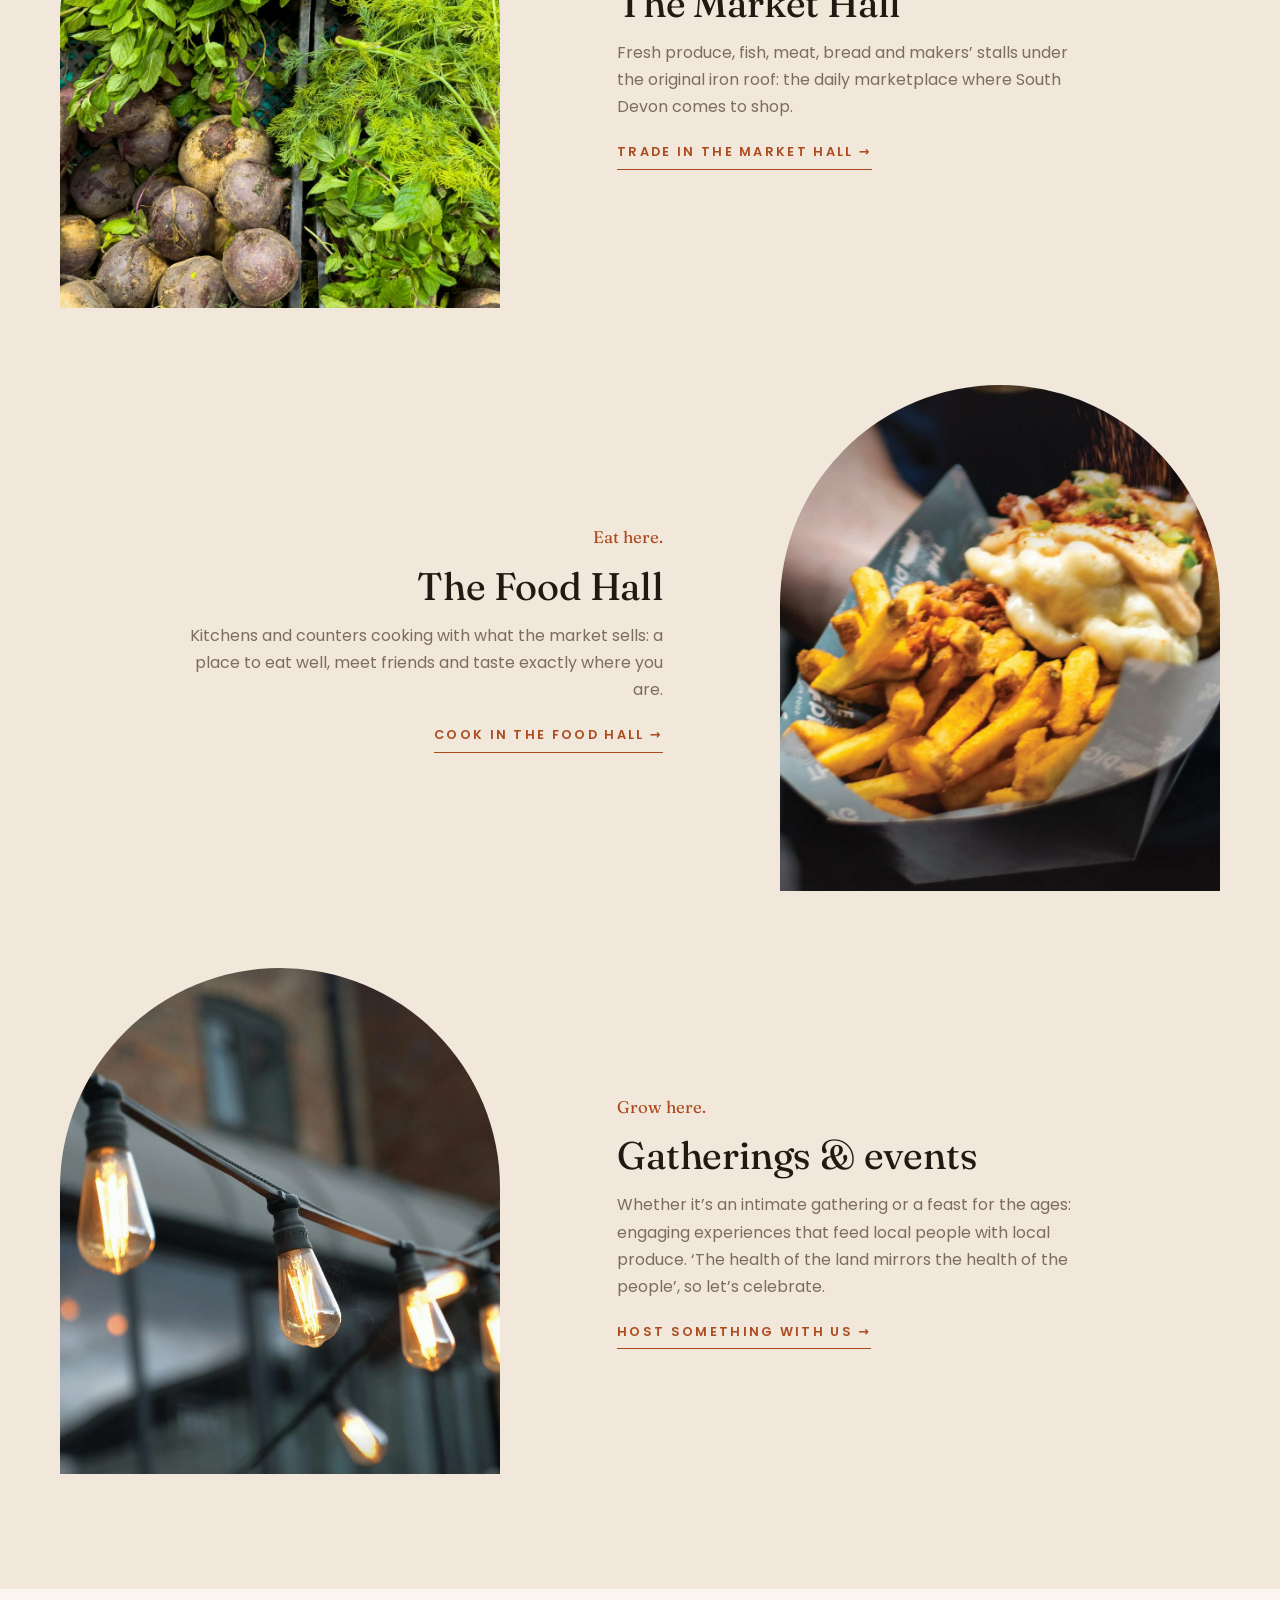
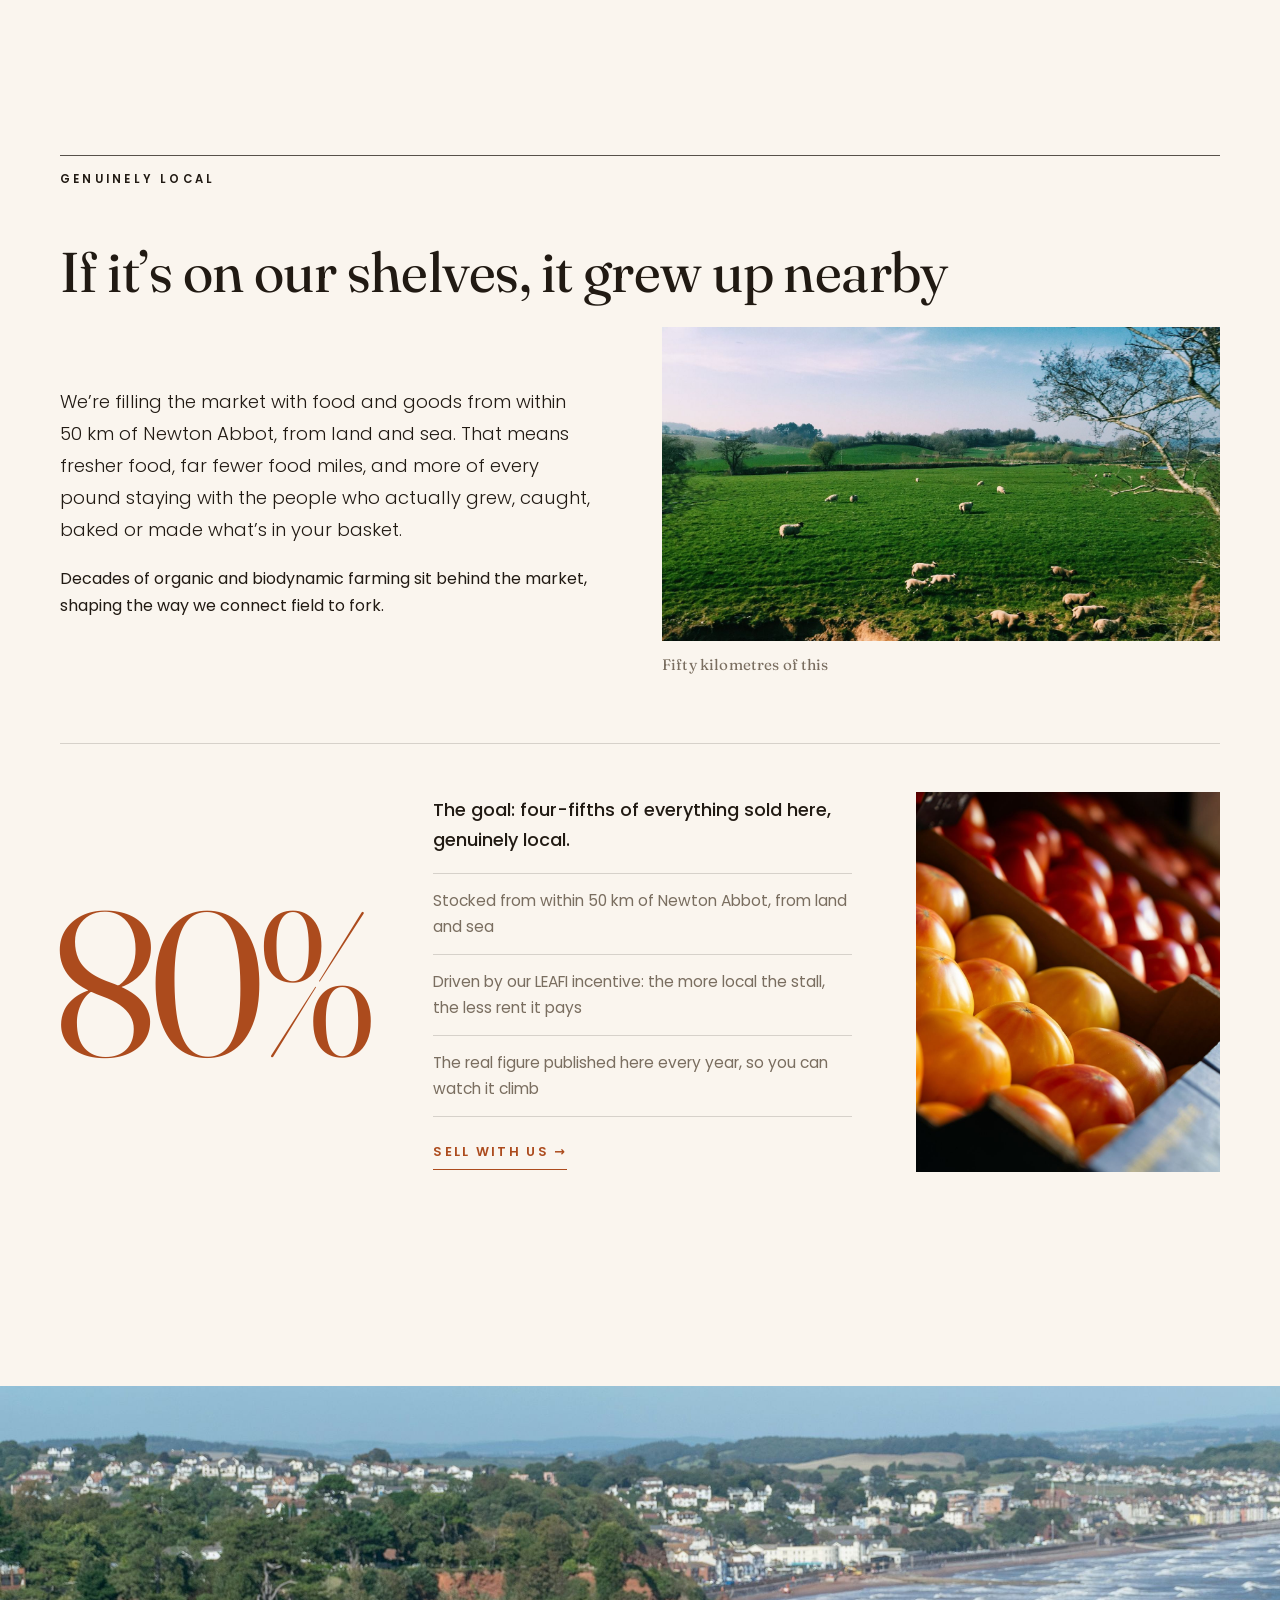
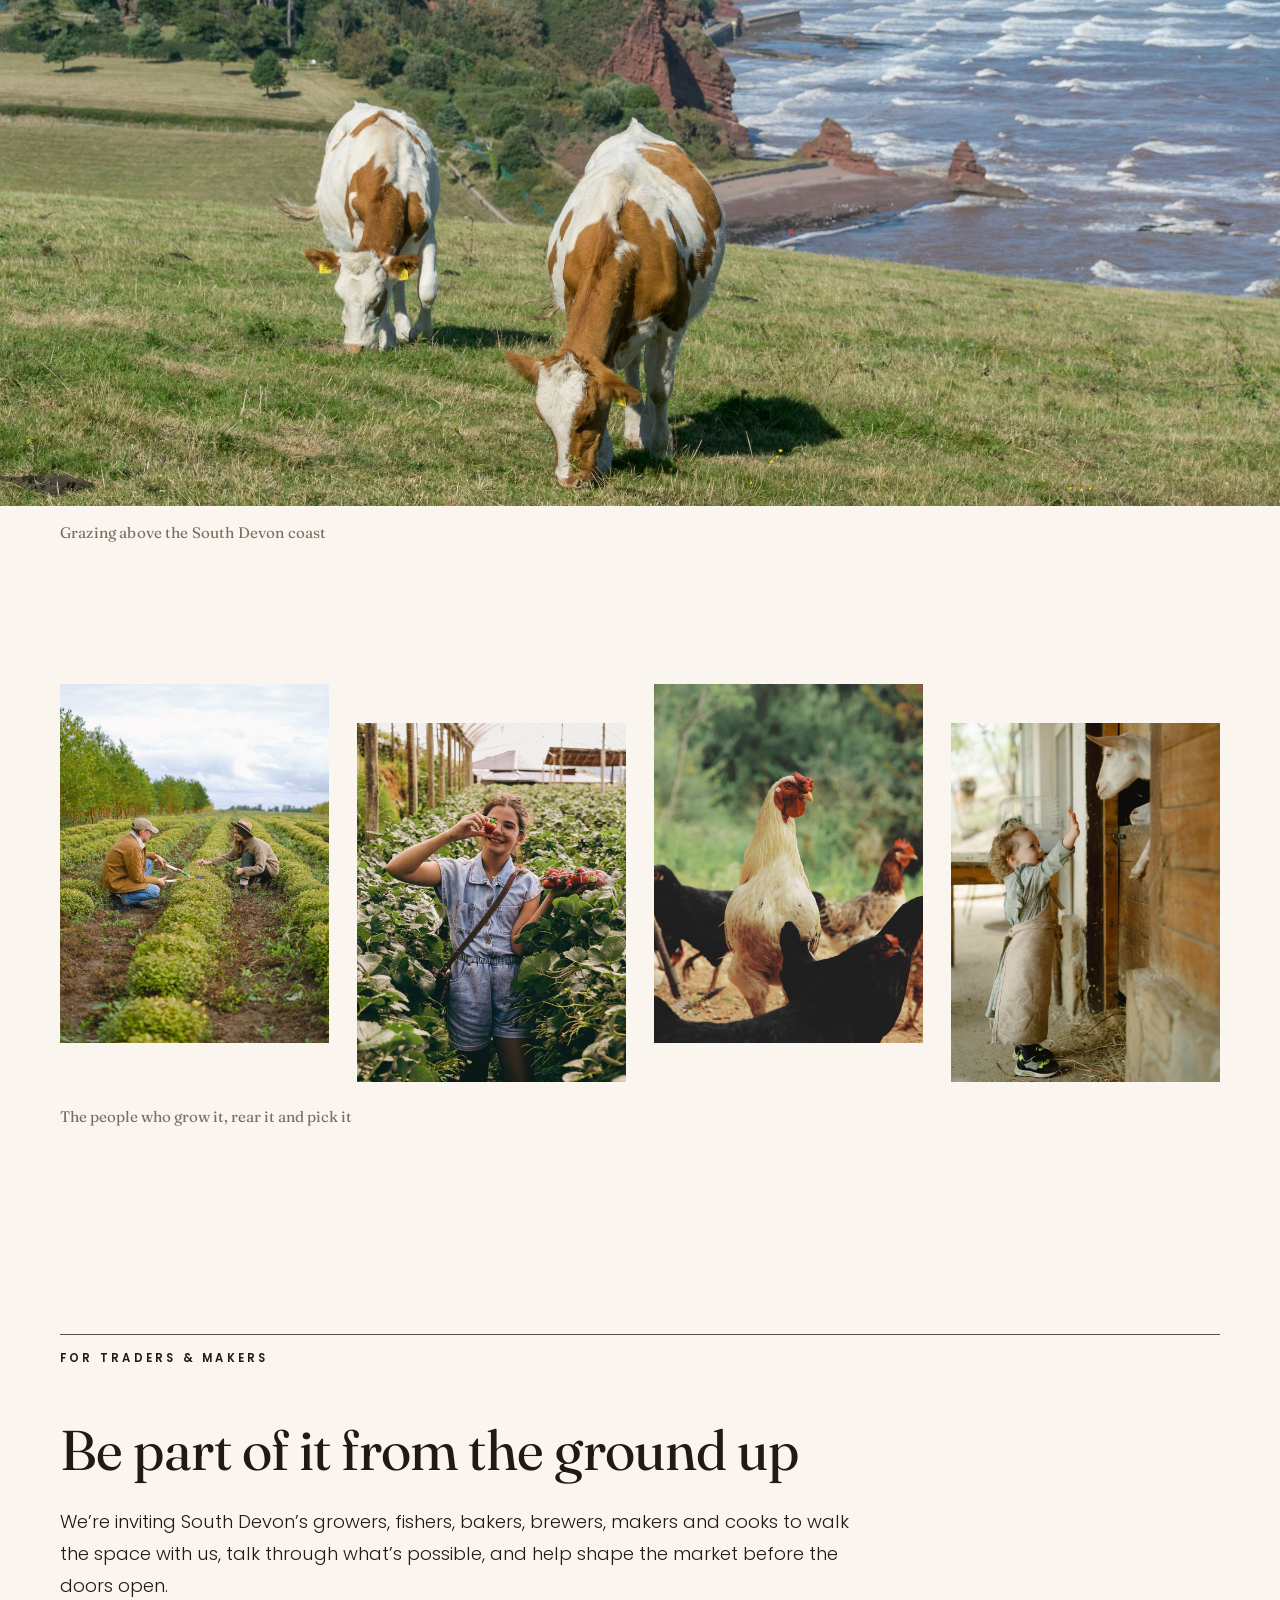
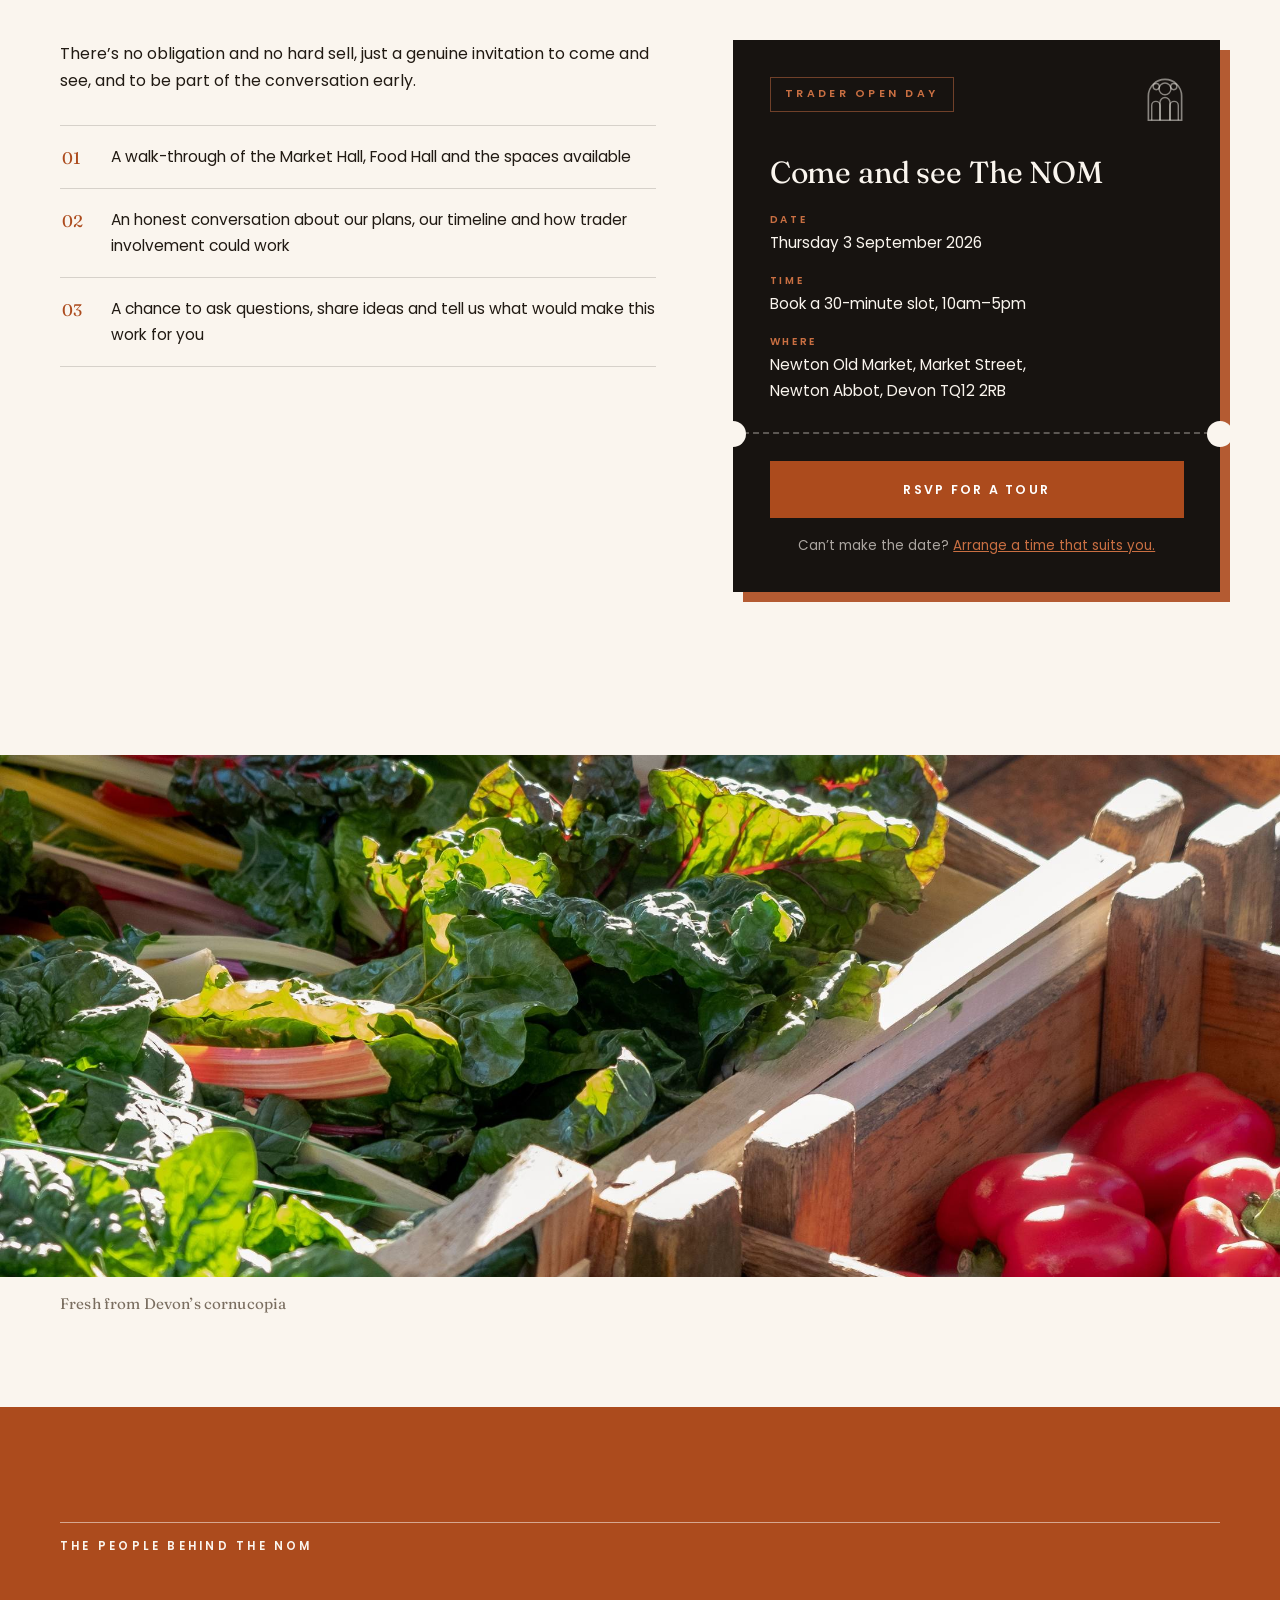
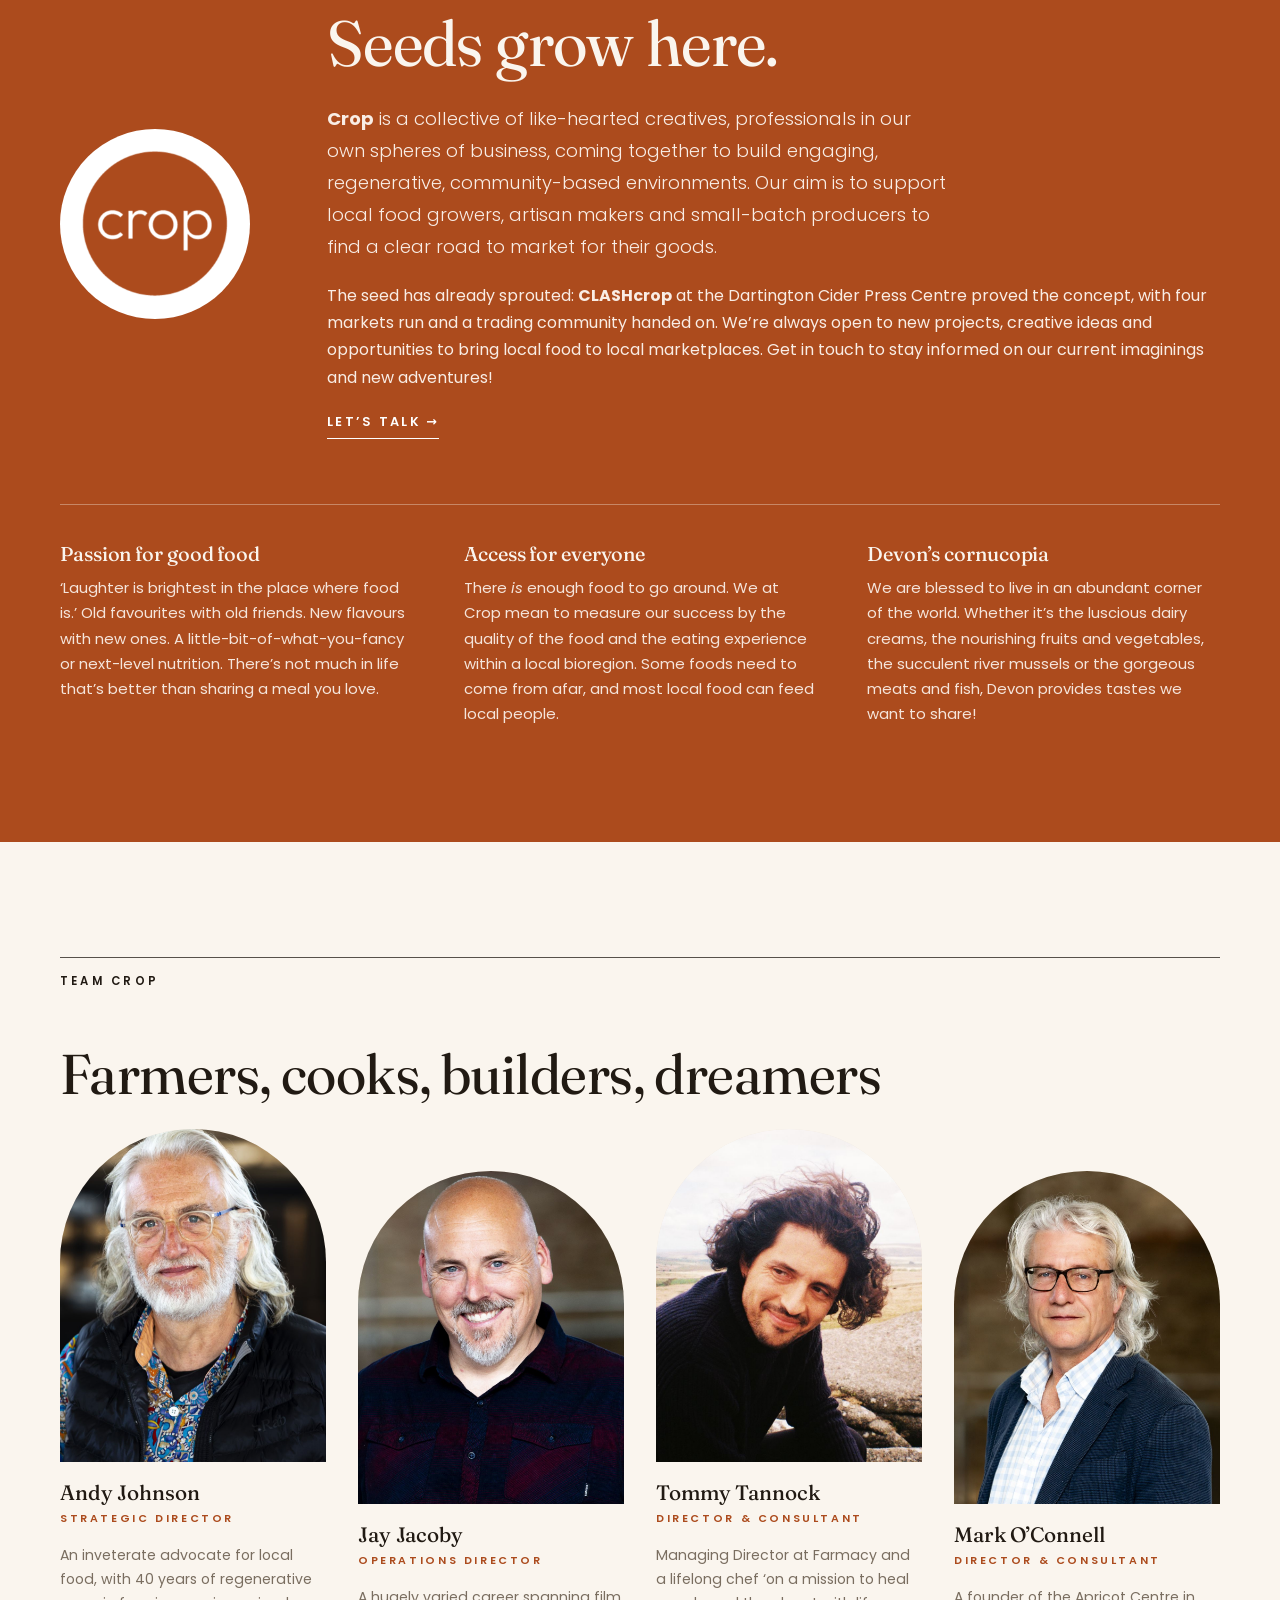
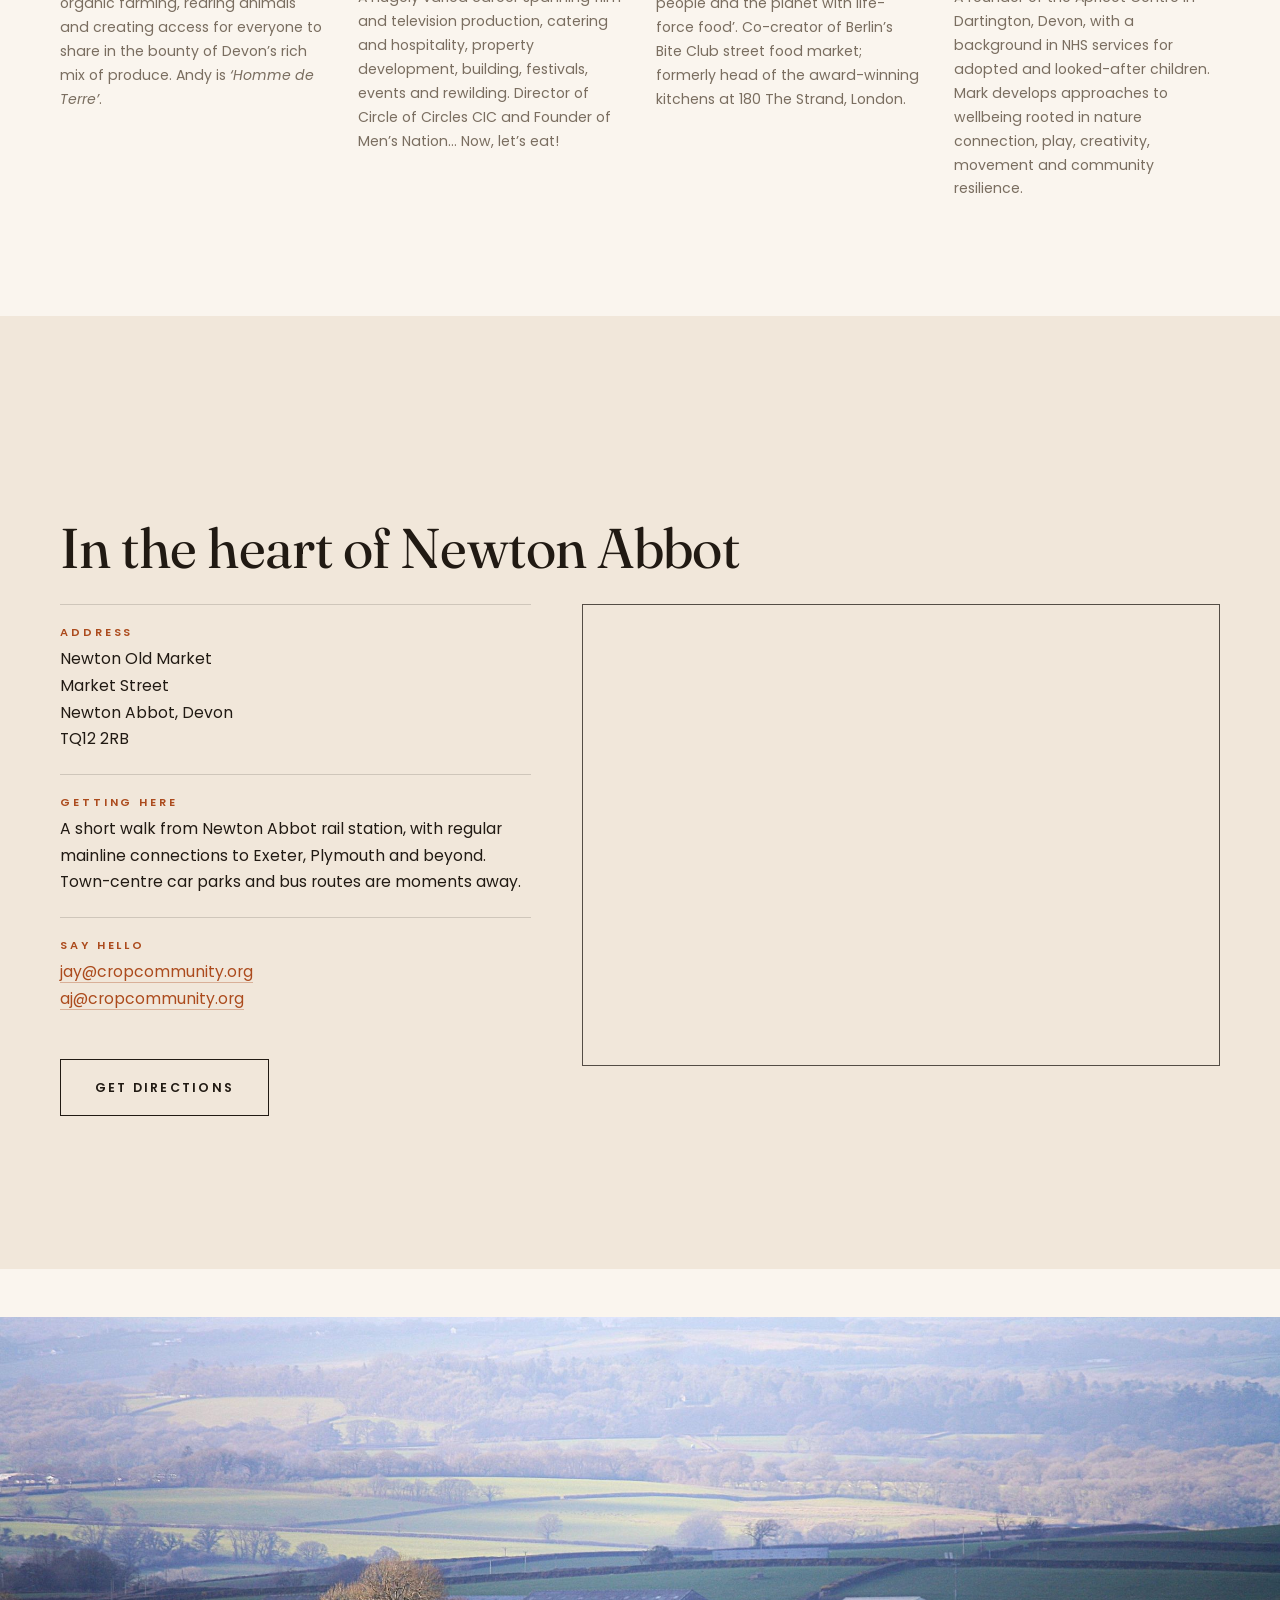
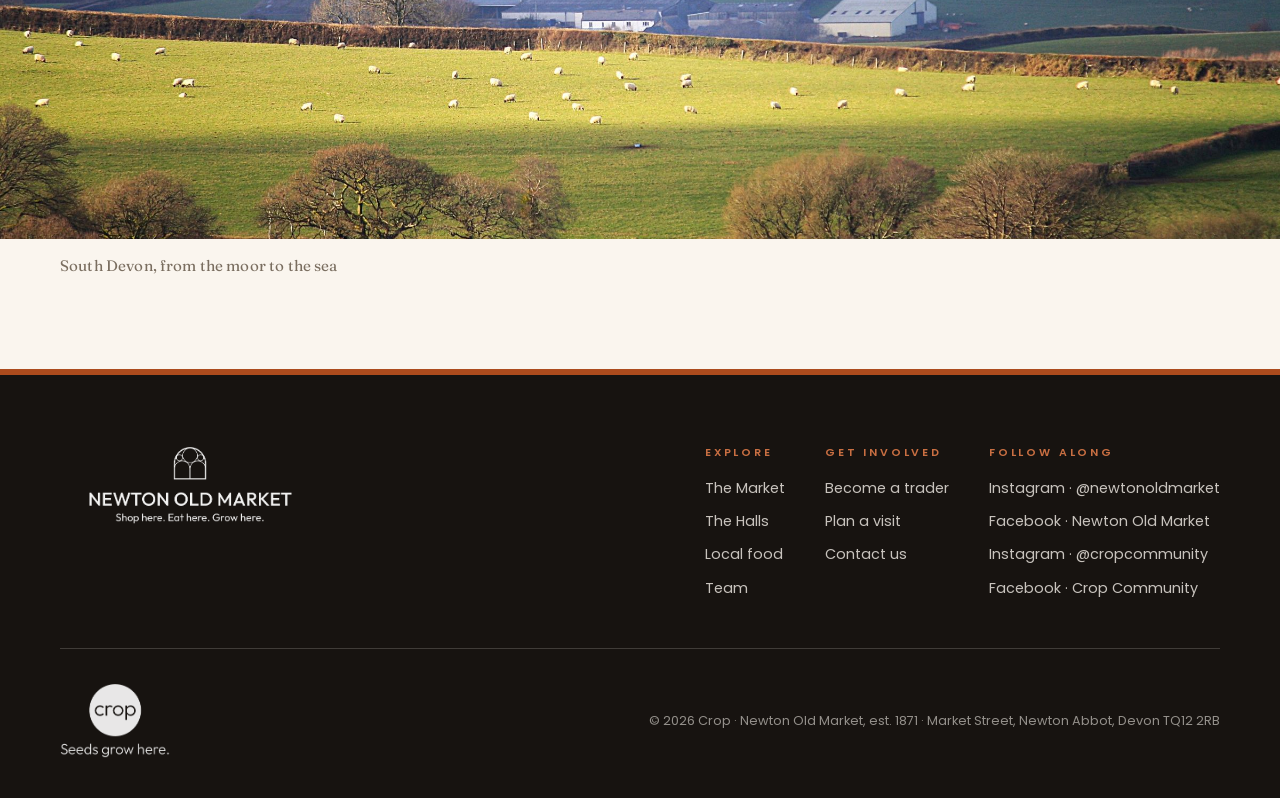
==== commit dadb73de: "Warm up the remaining generated-feeling details - Hero title sets in one colour; Old keeps only its " ====
--- a/index.html
+++ b/index.html
@@ -58,7 +58,7 @@
       <div class="hero-bg" aria-hidden="true"></div>
       <div class="hero-vignette" aria-hidden="true"></div>
       <div class="hero-content">
-        <p class="hero-est"><span>Est. 1871</span><span>Market Street</span><span>Newton Abbot</span></p>
+        <p class="hero-est">Market Street, Newton Abbot &middot; est. 1871</p>
         <h1 class="hero-title">
           <span class="line"><span>Newton</span></span>
           <span class="line"><span><em>Old</em> Market</span></span>
@@ -70,7 +70,6 @@
         </div>
       </div>
       <a class="hero-strip" href="#traders">
-        <span class="strip-dot" aria-hidden="true"></span>
         Trader Open Day&nbsp;&middot;&nbsp;Thursday 3 September&nbsp;&middot;&nbsp;Book a tour&nbsp;&rarr;
       </a>
     </section>
--- a/css/styles.css
+++ b/css/styles.css
@@ -71,12 +71,6 @@
   max-width: 20em;
 }
 
-h2 em {
-  font-style: normal;
-  font-weight: 400;
-  color: var(--terracotta);
-}
-
 h2 .thin { font-weight: 300; opacity: 0.62; }
 
 h3 { font-weight: 500; letter-spacing: -0.005em; }
@@ -104,17 +98,8 @@
   text-transform: uppercase;
 }
 
-.sec-label::before {
-  content: "";
-  display: inline-block;
-  width: 8px; height: 8px;
-  background: var(--terracotta);
-  margin-right: 0.9rem;
-}
-
 .sec-head-dark { border-top-color: rgba(250, 245, 238, 0.4); }
 .sec-head-crop { border-top-color: rgba(250, 245, 238, 0.55); }
-.sec-head-crop .sec-label::before { background: var(--cream); }
 
 /* underlined text action */
 .btn-line {
@@ -375,29 +360,14 @@
 }
 
 .hero-est {
-  display: flex;
-  align-items: center;
-  gap: 1.1rem;
-  flex-wrap: wrap;
-  font-size: 0.74rem;
-  font-weight: 500;
-  letter-spacing: 0.32em;
-  text-transform: uppercase;
-  color: rgba(250, 245, 238, 0.85);
+  font-size: 0.86rem;
+  font-weight: 400;
+  letter-spacing: 0.05em;
+  color: rgba(250, 245, 238, 0.88);
   text-shadow: 0 1px 10px rgba(20, 16, 12, 0.7);
-  margin-bottom: 1.6rem;
+  margin-bottom: 1.2rem;
   opacity: 0;
   animation: fadeUp 0.9s var(--ease) 0.4s forwards;
-}
-
-.hero-est span + span::before {
-  content: "";
-  display: inline-block;
-  width: 2rem;
-  height: 1px;
-  background: rgba(250, 245, 238, 0.45);
-  margin-right: 1.1rem;
-  vertical-align: middle;
 }
 
 .hero-title {
@@ -412,7 +382,6 @@
 .hero-title em {
   font-style: italic;
   font-weight: 340;
-  color: var(--terracotta-soft);
 }
 
 .hero-title .line { display: block; overflow: hidden; }
@@ -485,14 +454,7 @@
 
 .hero-strip:hover { background: var(--terracotta); color: #fff; }
 
-.strip-dot {
-  width: 7px; height: 7px;
-  background: var(--terracotta-soft);
-  flex: 0 0 auto;
-  transition: background 0.3s;
-}
-
-.hero-strip:hover .strip-dot { background: #fff; }
+
 
 /* ---------- photography component ----------
    <figure class="photo"><div class="photo-media photo--*"><img></div>
@@ -518,10 +480,10 @@
 
 .photo > figcaption {
   margin-top: 0.7rem;
-  font-size: 0.68rem;
-  font-weight: 600;
-  letter-spacing: 0.22em;
-  text-transform: uppercase;
+  font-family: var(--serif);
+  font-size: 0.95rem;
+  font-weight: 400;
+  letter-spacing: 0.01em;
   color: var(--stone);
 }
 
@@ -555,10 +517,8 @@
 
 .land-caption {
   margin-top: 1.4rem;
-  font-size: 0.68rem;
-  font-weight: 600;
-  letter-spacing: 0.22em;
-  text-transform: uppercase;
+  font-family: var(--serif);
+  font-size: 0.95rem;
   color: var(--stone);
 }
 
@@ -783,23 +743,13 @@
 .goal-facts { list-style: none; }
 
 .goal-facts li {
-  position: relative;
-  padding: 0.85rem 0 0.85rem 1.7rem;
+  padding: 0.85rem 0;
   border-top: 1px solid var(--line);
   font-size: 0.97rem;
   color: var(--stone);
 }
 
 .goal-facts li:last-child { border-bottom: 1px solid var(--line); }
-
-.goal-facts li::before {
-  content: "";
-  position: absolute;
-  left: 0.1rem;
-  top: 1.5rem;
-  width: 7px; height: 7px;
-  background: var(--terracotta);
-}
 
 .goal-copy .btn-line { margin-top: 1.5rem; }
 
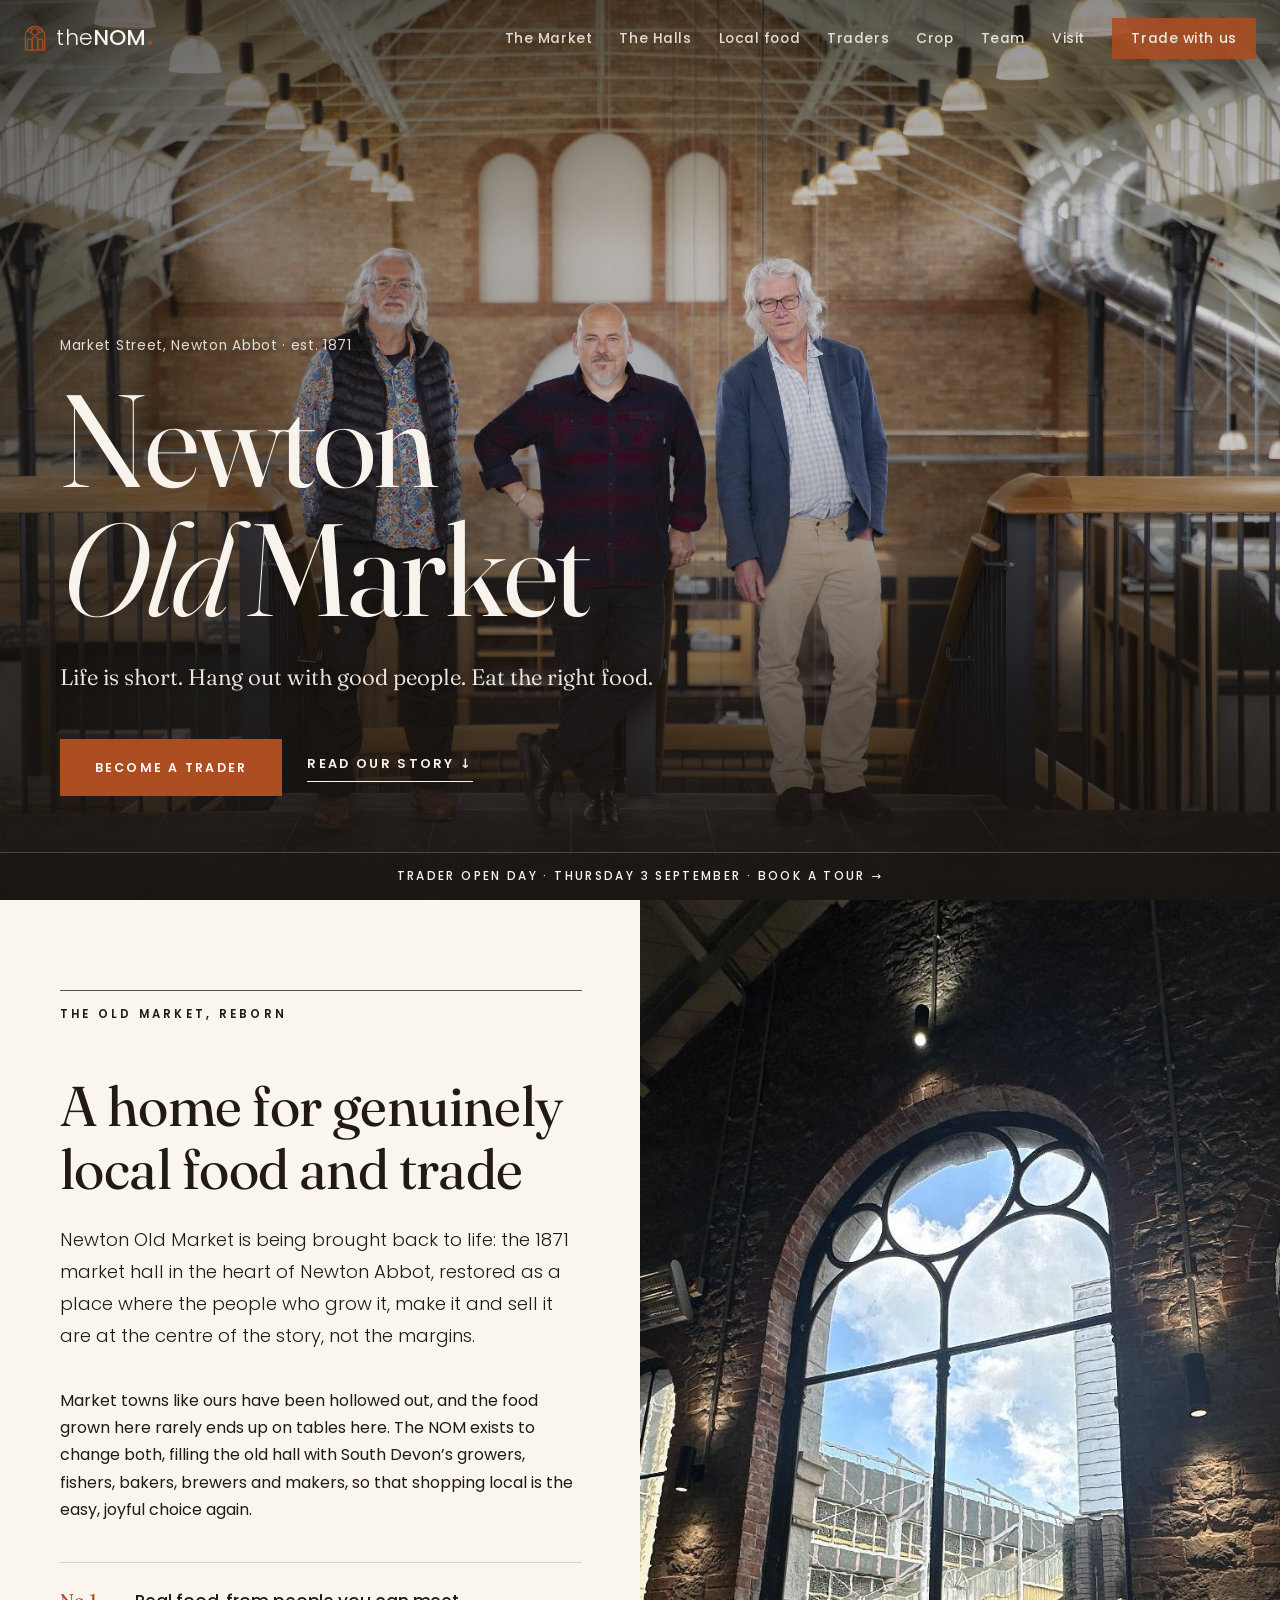
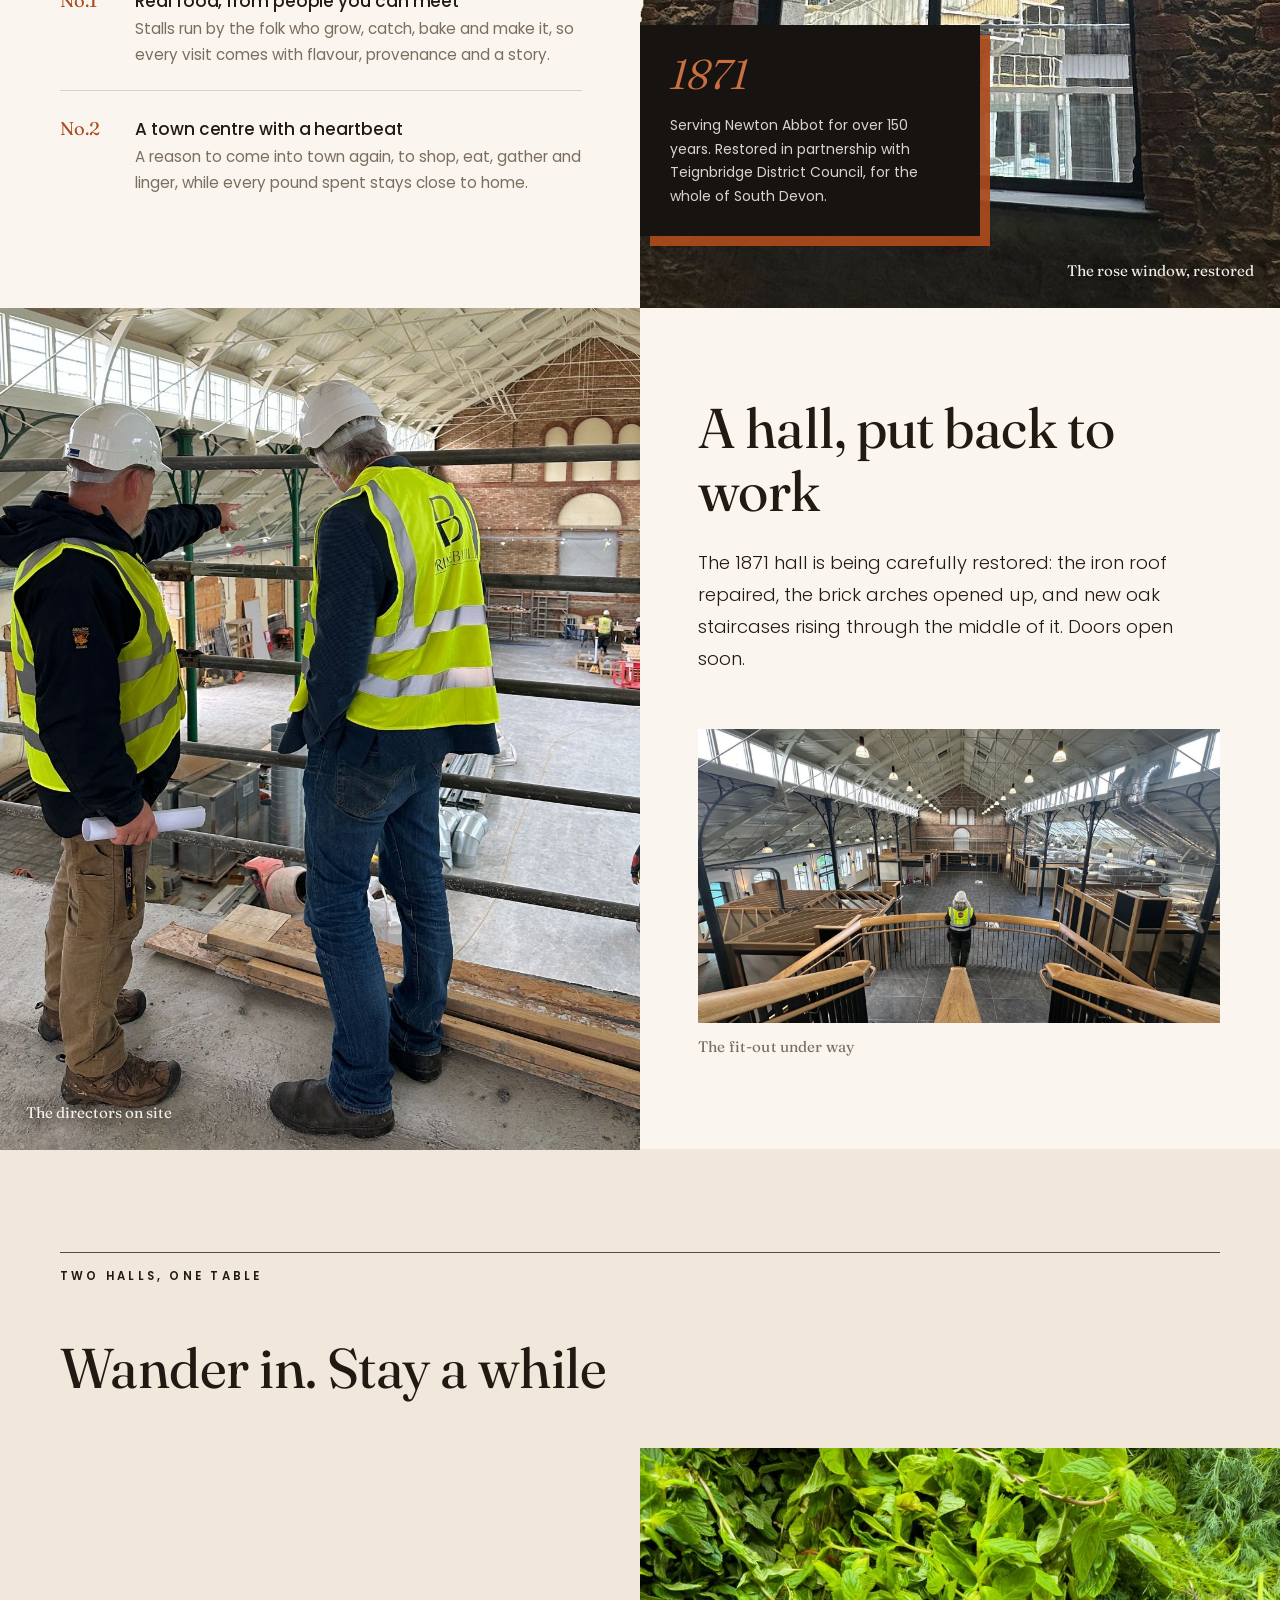
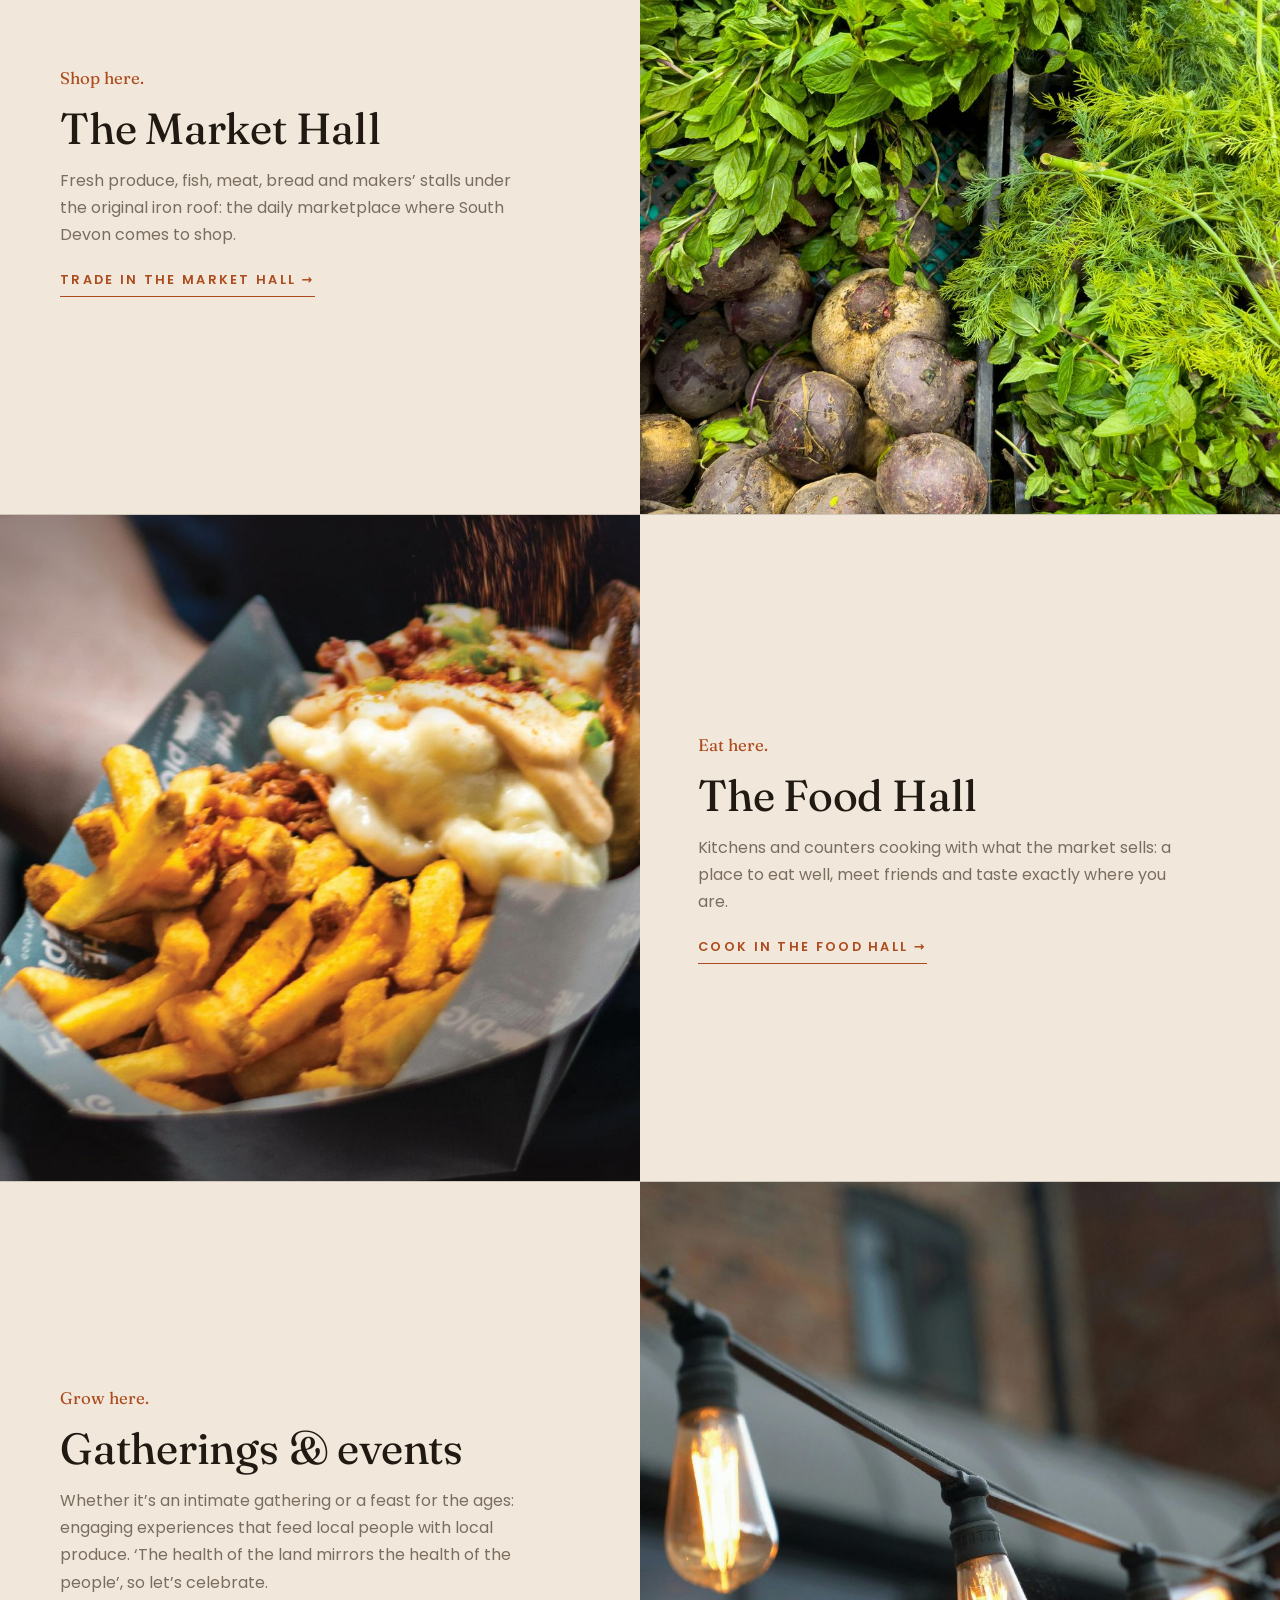
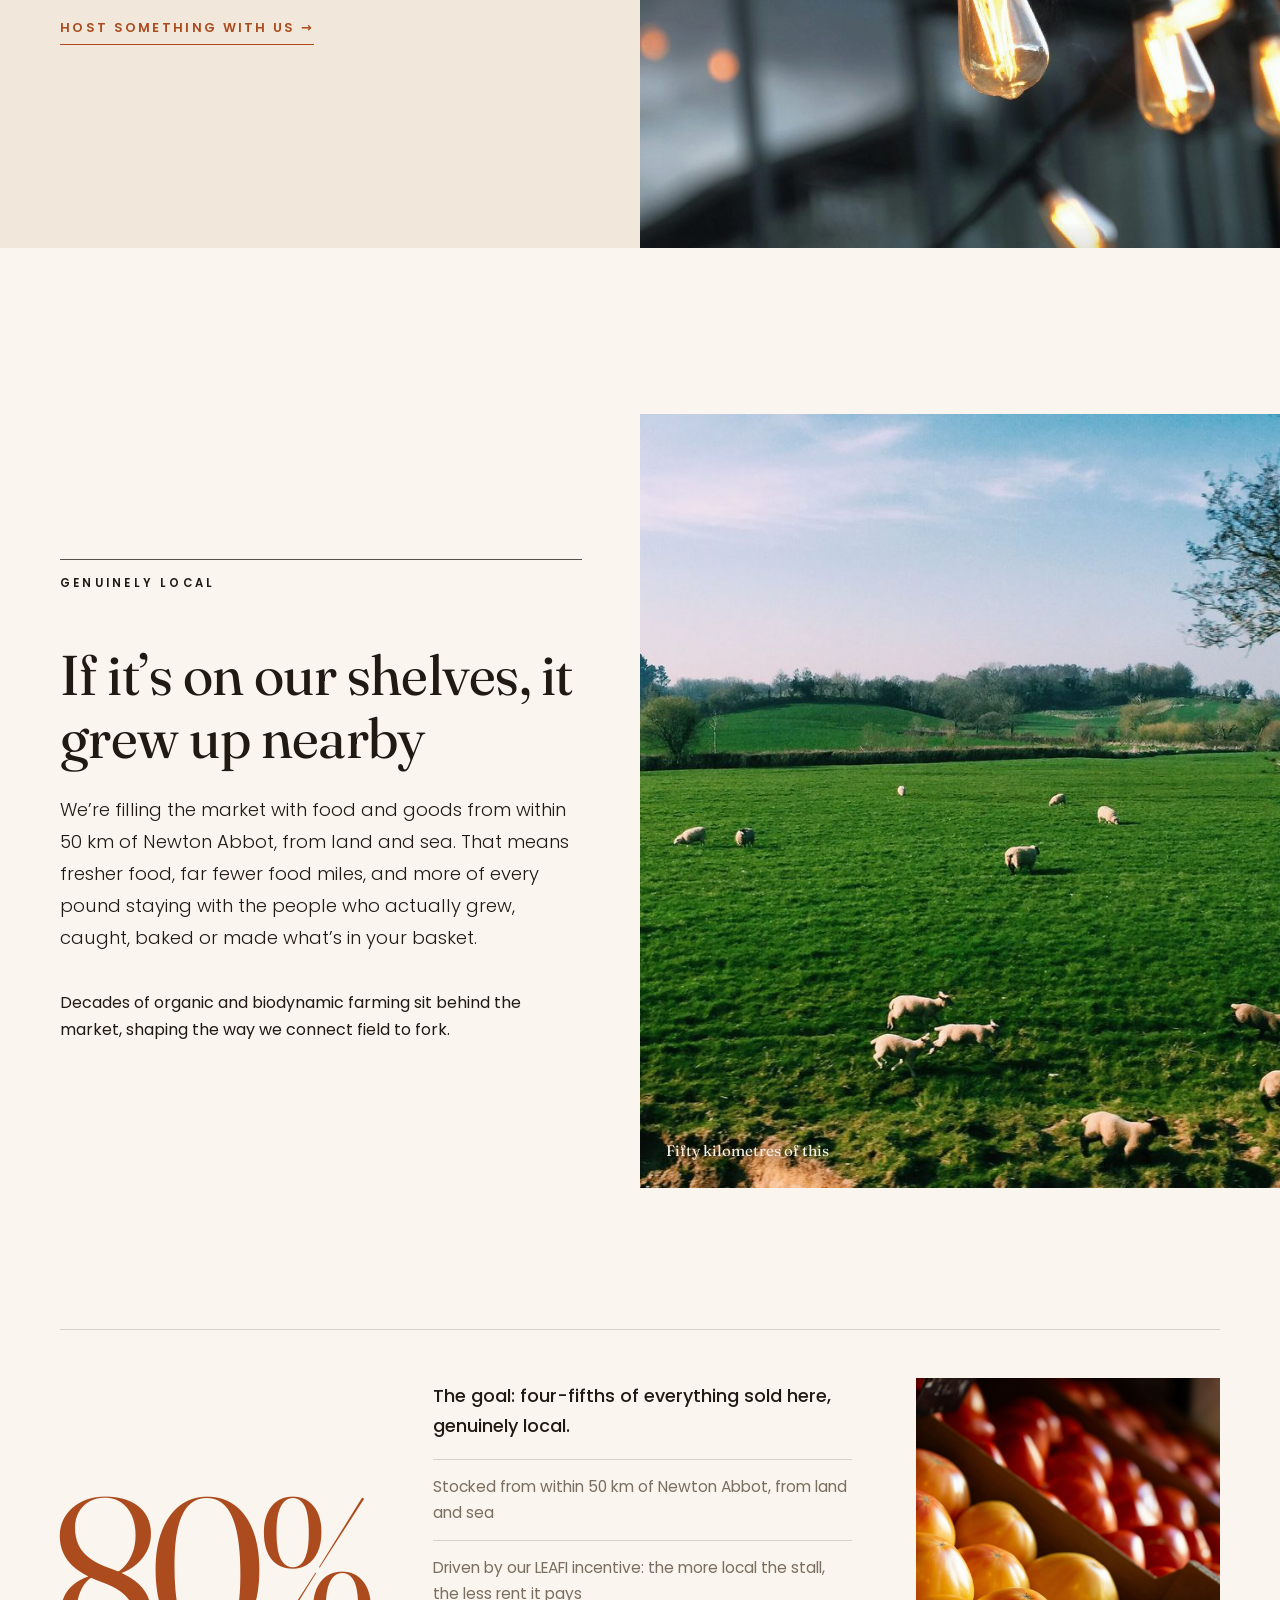
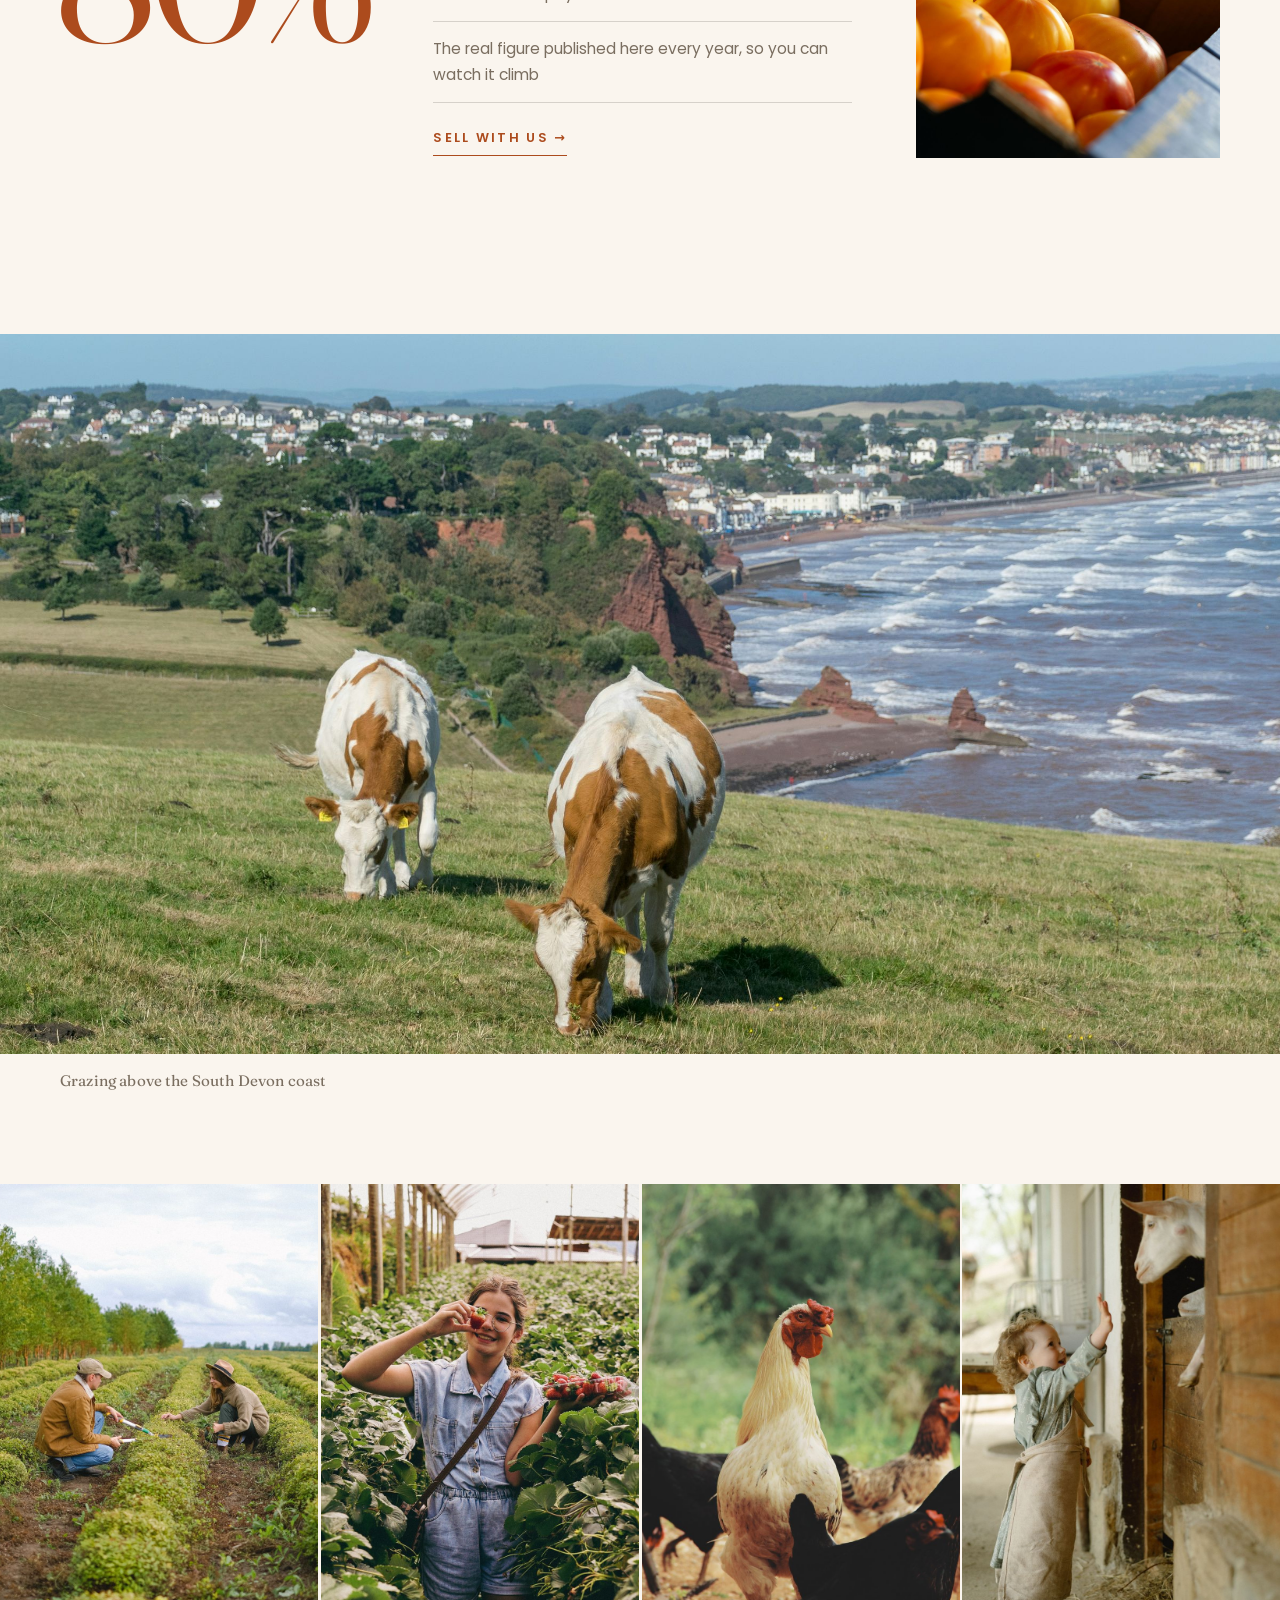
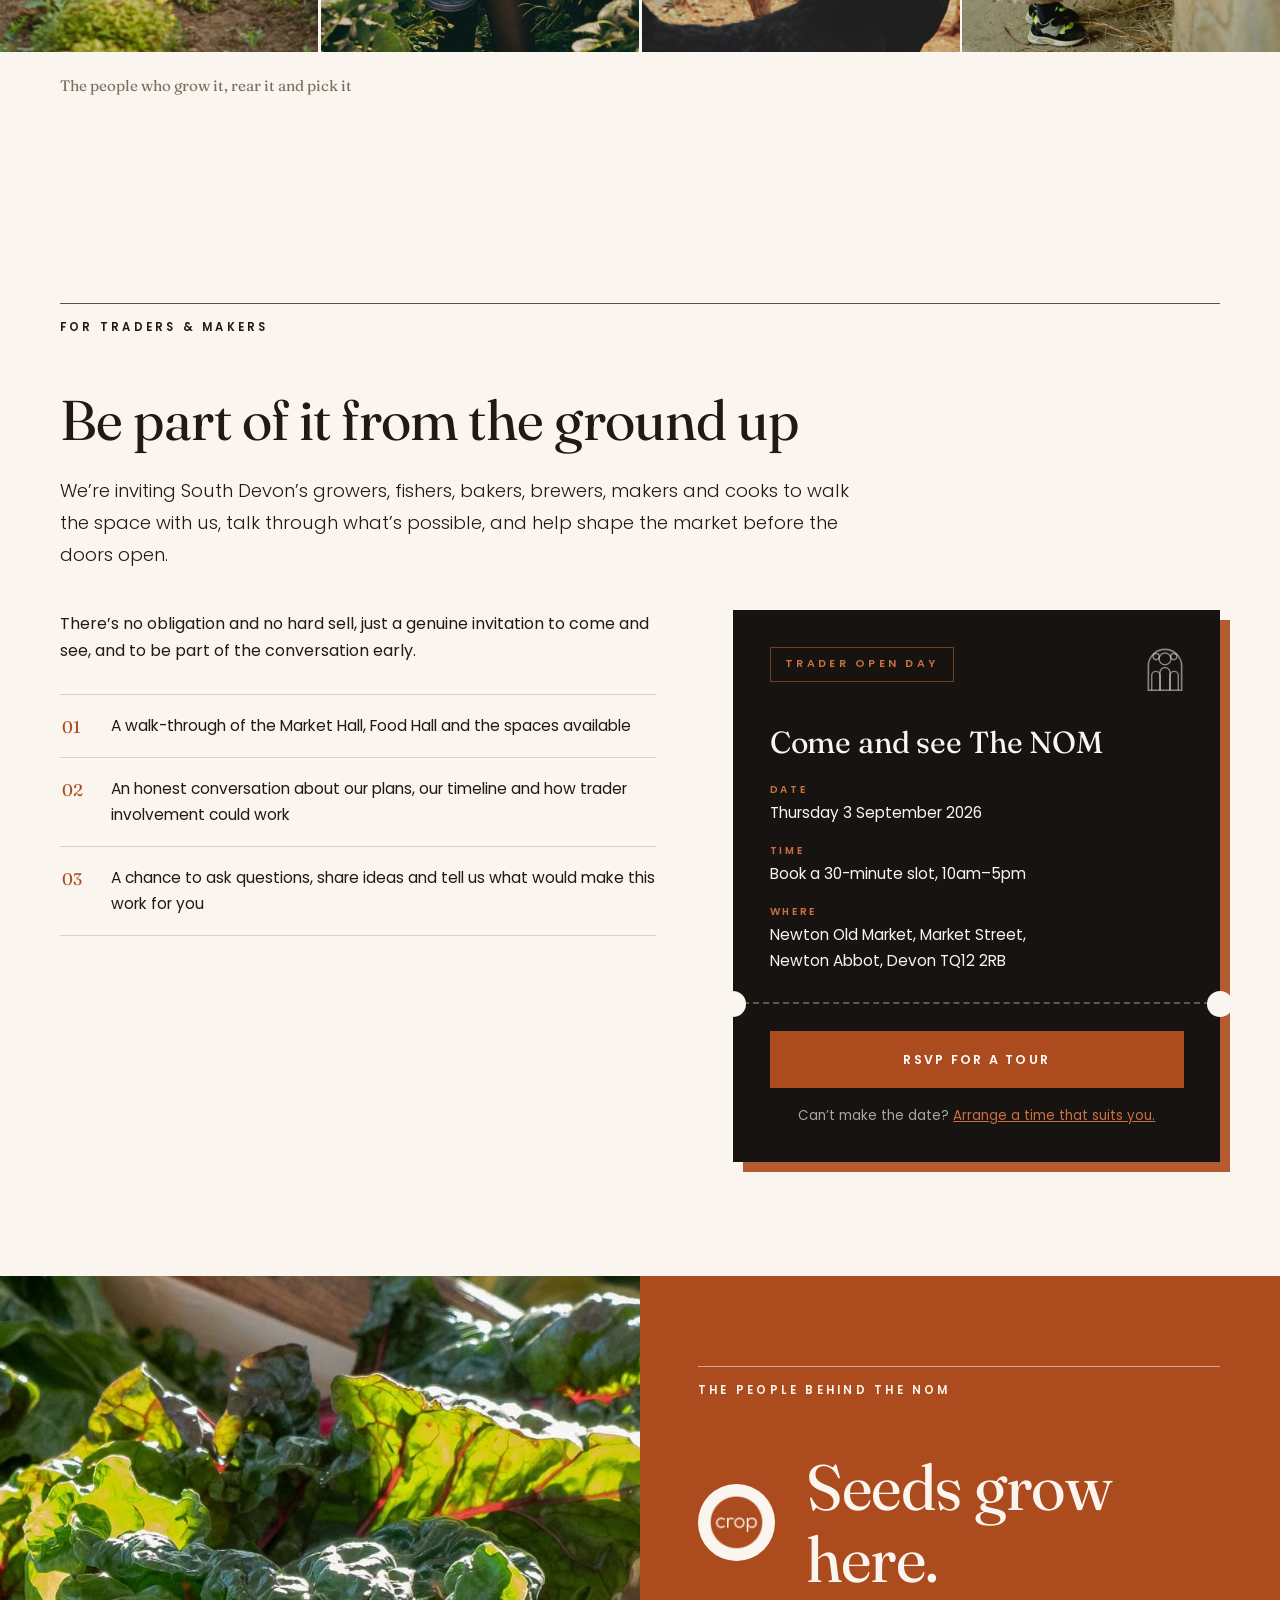
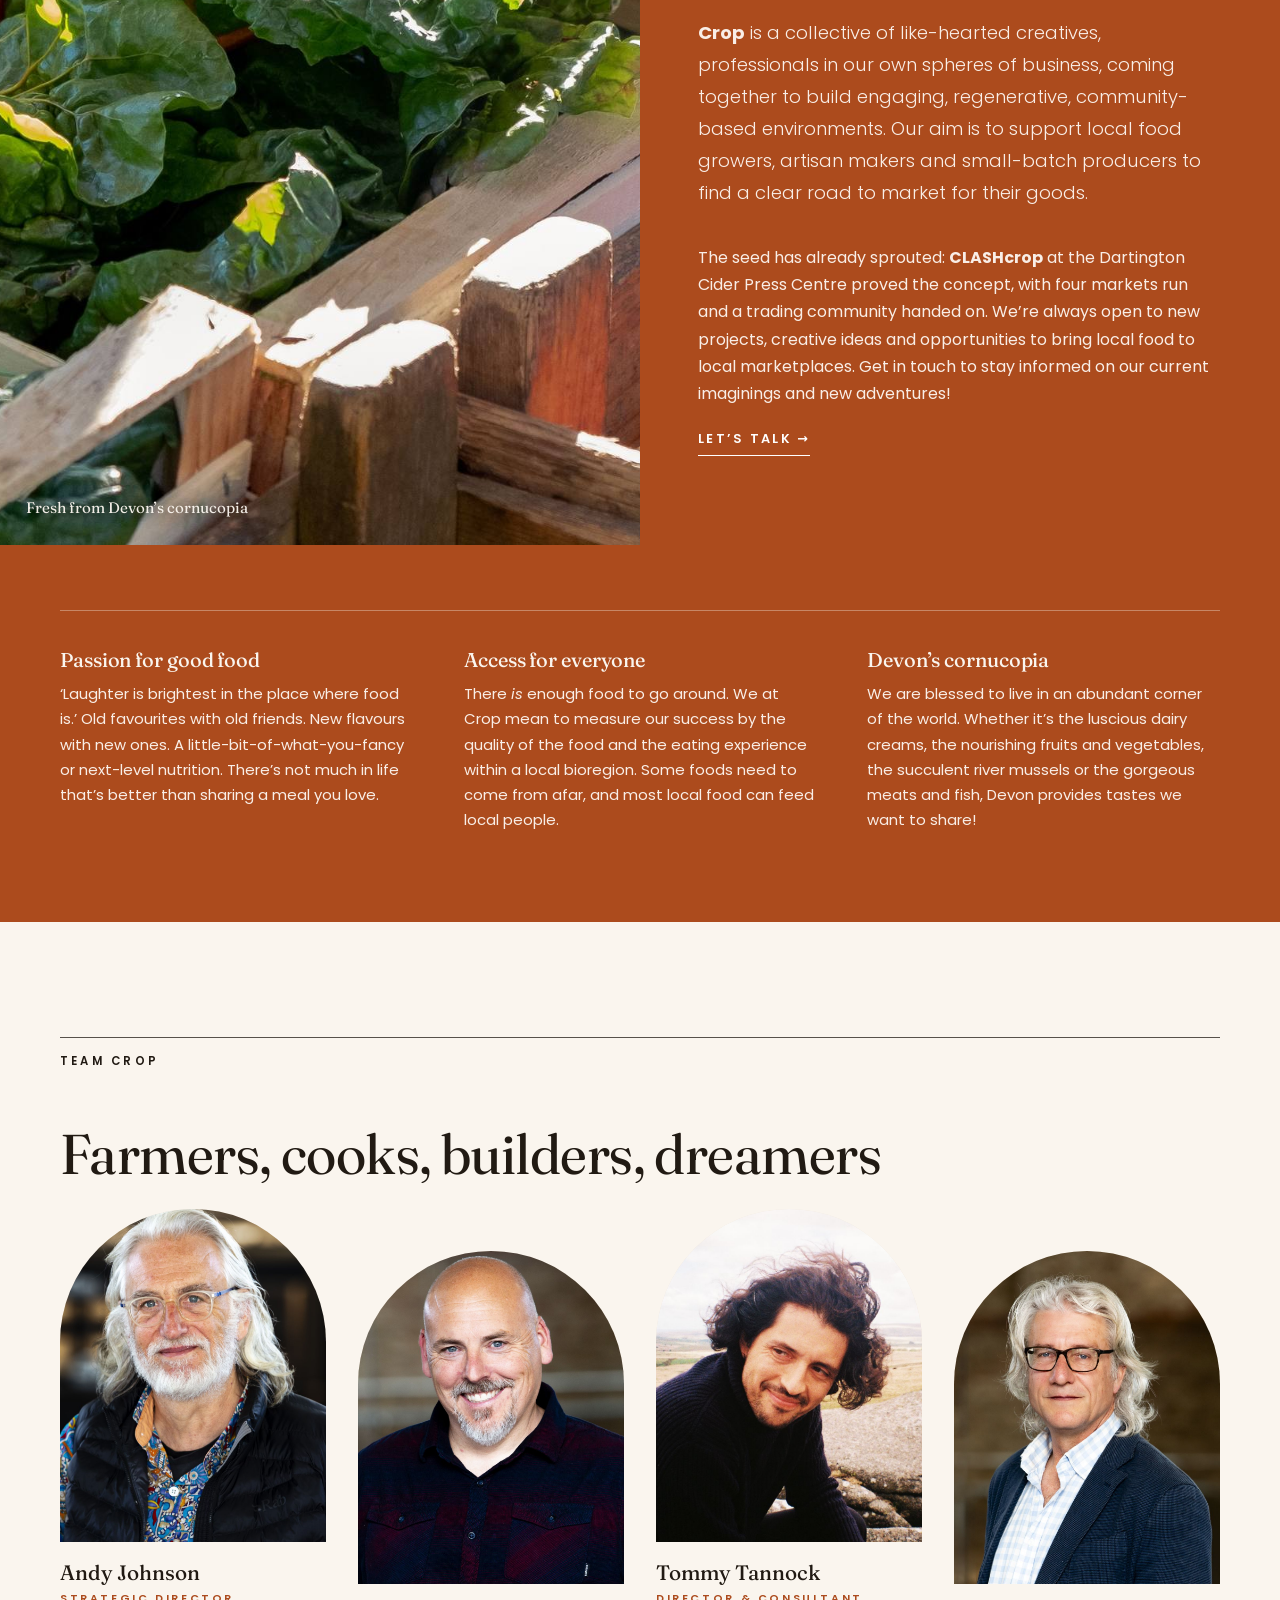
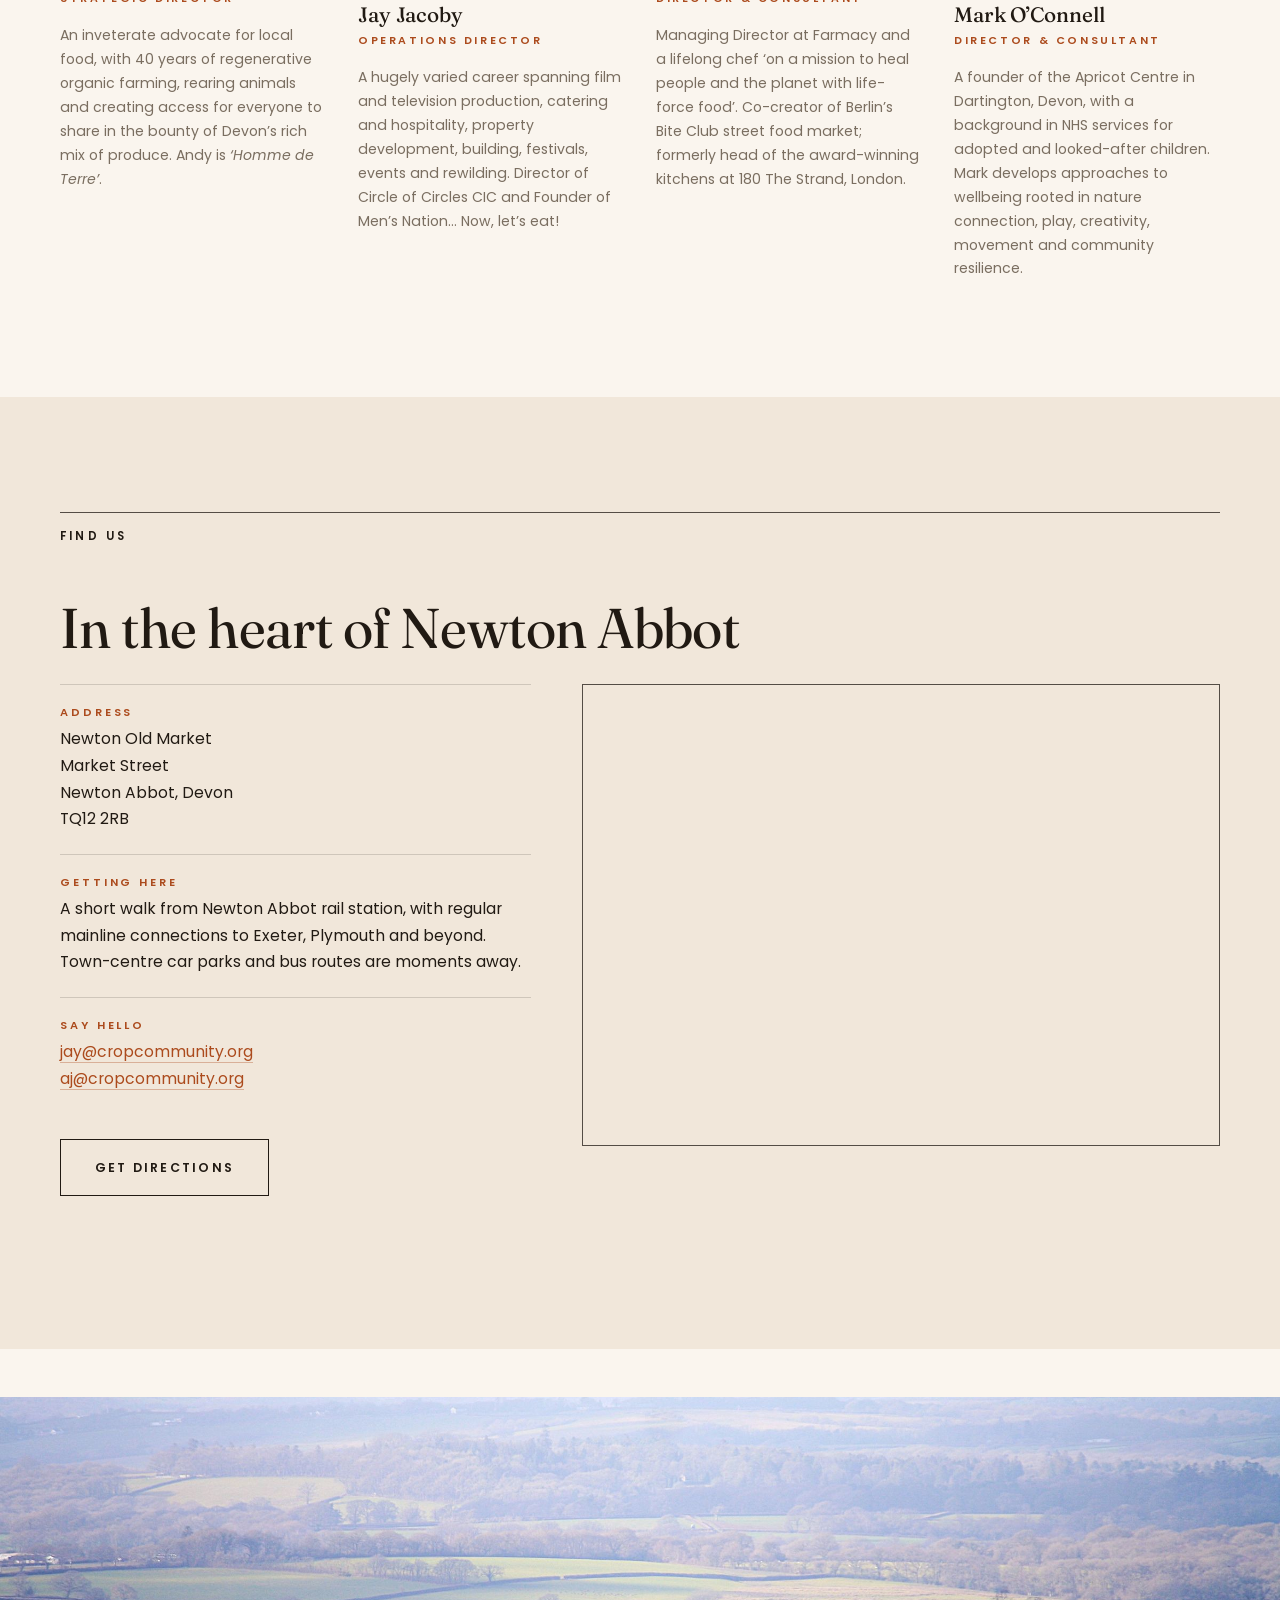
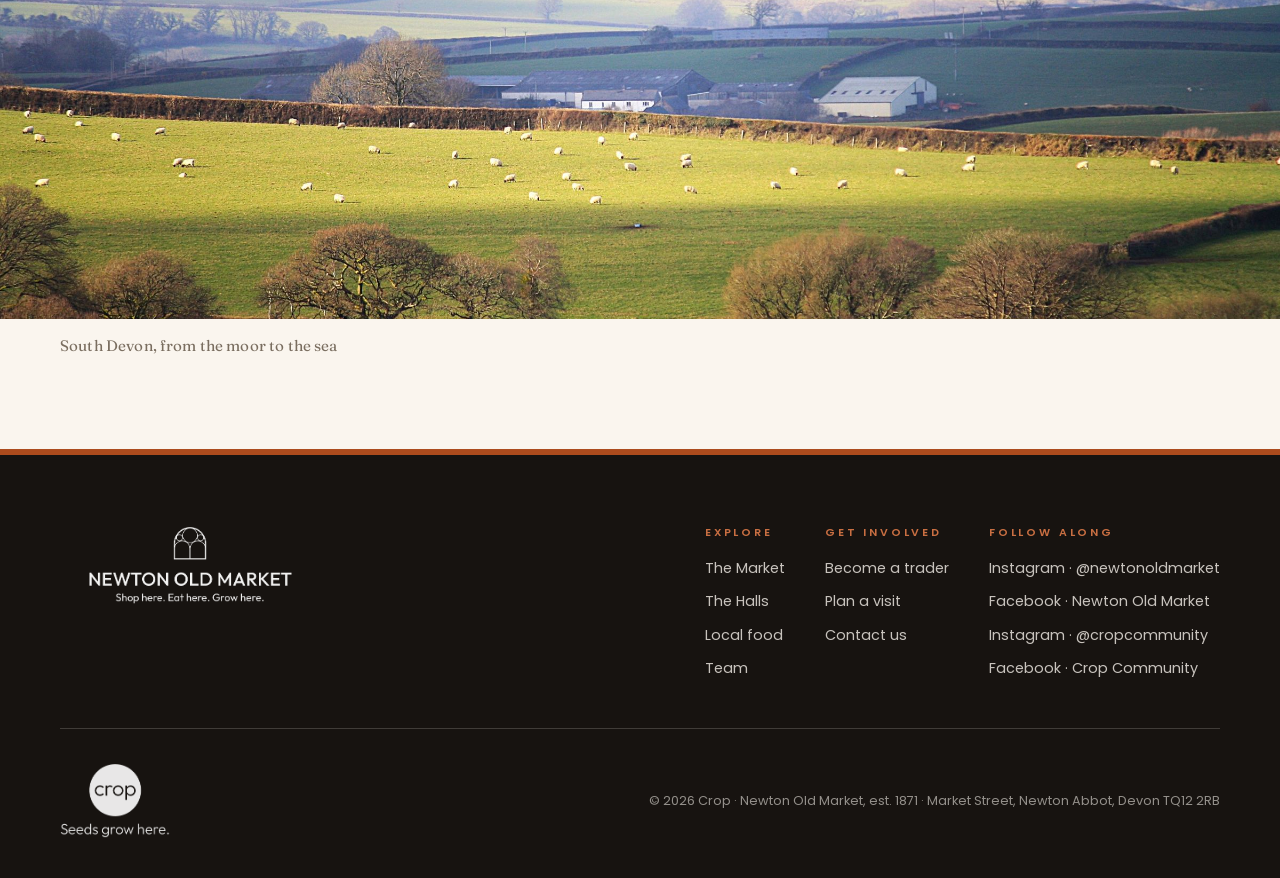
==== commit bceecf7a: "Rebuild the page around full-bleed split-screens Photographs now fill whole halves of the viewport i" ====
--- a/index.html
+++ b/index.html
@@ -75,156 +75,129 @@
     </section>
 
     <!-- ======================= STORY ======================= -->
-    <section class="section story" id="story">
-      <div class="container">
-        <header class="sec-head reveal">
-          <span class="sec-label">The old market, reborn</span>
-        </header>
-        <div class="grid-2">
-          <div class="story-text">
-            <h2 class="reveal">A home for genuinely local food and trade</h2>
-            <p class="lede reveal">Newton Old Market is being brought back to life: the 1871 market hall in the heart of Newton Abbot, restored as a place where the people who grow it, make it and sell it are at the centre of the story, not the margins.</p>
-            <p class="reveal">Market towns like ours have been hollowed out, and the food grown here rarely ends up on tables here. The NOM exists to change both, filling the old hall with South Devon&rsquo;s growers, fishers, bakers, brewers and makers, so that shopping local is the easy, joyful choice again.</p>
-            <div class="story-points">
-              <div class="point reveal">
-                <span class="point-num">No.1</span>
-                <div>
-                  <h3>Real food, from people you can meet</h3>
-                  <p>Stalls run by the folk who grow, catch, bake and make it, so every visit comes with flavour, provenance and a story.</p>
-                </div>
-              </div>
-              <div class="point reveal">
-                <span class="point-num">No.2</span>
-                <div>
-                  <h3>A town centre with a heartbeat</h3>
-                  <p>A reason to come into town again, to shop, eat, gather and linger, while every pound spent stays close to home.</p>
-                </div>
-              </div>
-            </div>
-          </div>
-          <div class="story-media reveal">
-            <figure class="photo">
-              <div class="photo-media photo--tall frame">
-                <img src="assets/img/building.jpg" alt="The restored rose window of Newton Old Market, brick and iron around a bright sky" loading="lazy"
-                     onerror="this.closest('.photo').classList.add('photo-empty');this.remove()">
-              </div>
-              <figcaption>The rose window, restored</figcaption>
-            </figure>
-            <div class="story-card reveal">
-              <p class="story-card-big">1871</p>
-              <p>Serving Newton Abbot for over 150 years. Restored in partnership with Teignbridge District Council, for the whole of South Devon.</p>
-            </div>
-          </div>
+    <section class="story" id="story">
+      <div class="duo">
+        <div class="duo-copy">
+          <header class="sec-head reveal">
+            <span class="sec-label">The old market, reborn</span>
+          </header>
+          <h2 class="reveal">A home for genuinely local food and trade</h2>
+          <p class="lede reveal">Newton Old Market is being brought back to life: the 1871 market hall in the heart of Newton Abbot, restored as a place where the people who grow it, make it and sell it are at the centre of the story, not the margins.</p>
+          <p class="reveal">Market towns like ours have been hollowed out, and the food grown here rarely ends up on tables here. The NOM exists to change both, filling the old hall with South Devon&rsquo;s growers, fishers, bakers, brewers and makers, so that shopping local is the easy, joyful choice again.</p>
+          <div class="story-points">
+            <div class="point reveal">
+              <span class="point-num">No.1</span>
+              <div>
+                <h3>Real food, from people you can meet</h3>
+                <p>Stalls run by the folk who grow, catch, bake and make it, so every visit comes with flavour, provenance and a story.</p>
+              </div>
+            </div>
+            <div class="point reveal">
+              <span class="point-num">No.2</span>
+              <div>
+                <h3>A town centre with a heartbeat</h3>
+                <p>A reason to come into town again, to shop, eat, gather and linger, while every pound spent stays close to home.</p>
+              </div>
+            </div>
+          </div>
+        </div>
+        <figure class="duo-fig reveal">
+          <img src="assets/img/building.jpg" alt="The restored rose window of Newton Old Market, brick and iron around a bright sky" loading="lazy">
+          <figcaption class="duo-cap duo-cap-right">The rose window, restored</figcaption>
+        </figure>
+        <div class="story-card reveal">
+          <p class="story-card-big">1871</p>
+          <p>Serving Newton Abbot for over 150 years. Restored in partnership with Teignbridge District Council, for the whole of South Devon.</p>
         </div>
       </div>
     </section>
 
     <!-- ======================= RESTORATION ======================= -->
-    <section class="section resto">
-      <div class="container">
-        <div class="resto-grid">
-          <figure class="photo reveal">
-            <div class="photo-media photo--square">
-              <img src="assets/img/band.jpg" alt="Two directors in hi-vis overlooking the hall during its restoration" loading="lazy"
-                   onerror="this.closest('.photo').classList.add('photo-empty');this.remove()">
-            </div>
-            <figcaption>The directors on site</figcaption>
+    <section class="resto">
+      <div class="duo duo-rev">
+        <div class="duo-copy">
+          <h2 class="reveal">A hall, put back to work</h2>
+          <p class="lede reveal">The 1871 hall is being carefully restored: the iron roof repaired, the brick arches opened up, and new oak staircases rising through the middle of it. Doors open soon.</p>
+          <figure class="photo resto-inset reveal">
+            <div class="photo-media photo--wide">
+              <img src="assets/img/restoration.jpg" alt="The hall interior during fit-out: oak staircases beneath the restored iron roof" loading="lazy">
+            </div>
+            <figcaption>The fit-out under way</figcaption>
           </figure>
-          <div class="resto-side">
-            <figure class="photo reveal">
-              <div class="photo-media photo--wide">
-                <img src="assets/img/restoration.jpg" alt="The hall interior during fit-out: oak staircases beneath the restored iron roof" loading="lazy"
-                     onerror="this.closest('.photo').classList.add('photo-empty');this.remove()">
-              </div>
-              <figcaption>The fit-out under way</figcaption>
-            </figure>
-            <p class="resto-note reveal">The 1871 hall is being carefully restored: the iron roof repaired, the brick arches opened up, and new oak staircases rising through the middle of it. Doors open soon.</p>
-          </div>
-        </div>
+        </div>
+        <figure class="duo-fig reveal">
+          <img src="assets/img/band.jpg" alt="Two directors in hi-vis overlooking the hall during its restoration" loading="lazy">
+          <figcaption class="duo-cap">The directors on site</figcaption>
+        </figure>
       </div>
     </section>
 
     <!-- ======================= HALLS ======================= -->
-    <section class="section halls" id="halls">
+    <section class="halls" id="halls">
       <div class="container">
         <header class="sec-head reveal">
           <span class="sec-label">Two halls, one table</span>
         </header>
-        <h2 class="reveal">Wander in. Stay a while</h2>
-
-        <article class="hall reveal">
-          <a class="hall-figure" href="#traders" tabindex="-1" aria-hidden="true">
-            <figure class="photo">
-              <div class="photo-media photo--arch">
-                <img src="assets/img/market-hall.jpg" alt="A market display of beetroot, fresh herbs and leafy greens" loading="lazy"
-                     onerror="this.closest('.photo').classList.add('photo-empty');this.remove()">
-              </div>
-            </figure>
+        <h2 class="halls-head reveal">Wander in. Stay a while</h2>
+      </div>
+      <article class="duo">
+        <div class="duo-copy">
+          <span class="hall-tag reveal">Shop here.</span>
+          <h3 class="reveal"><a href="#traders">The Market Hall</a></h3>
+          <p class="reveal">Fresh produce, fish, meat, bread and makers&rsquo; stalls under the original iron roof: the daily marketplace where South Devon comes to shop.</p>
+          <a class="btn-line reveal" href="#traders">Trade in the Market Hall <span aria-hidden="true">&rarr;</span></a>
+        </div>
+        <figure class="duo-fig reveal">
+          <a href="#traders" tabindex="-1" aria-hidden="true">
+            <img src="assets/img/market-hall.jpg" alt="A market display of beetroot, fresh herbs and leafy greens" loading="lazy">
           </a>
-          <div class="hall-body">
-            <span class="hall-tag">Shop here.</span>
-            <h3><a href="#traders">The Market Hall</a></h3>
-            <p>Fresh produce, fish, meat, bread and makers&rsquo; stalls under the original iron roof: the daily marketplace where South Devon comes to shop.</p>
-            <a class="btn-line" href="#traders">Trade in the Market Hall <span aria-hidden="true">&rarr;</span></a>
-          </div>
-        </article>
-
-        <article class="hall hall-flip reveal">
-          <a class="hall-figure" href="#traders" tabindex="-1" aria-hidden="true">
-            <figure class="photo">
-              <div class="photo-media photo--arch">
-                <img src="assets/img/food-hall.jpg" alt="Street food: loaded fries and a toasted burger, spices falling" loading="lazy"
-                     onerror="this.closest('.photo').classList.add('photo-empty');this.remove()">
-              </div>
-            </figure>
+        </figure>
+      </article>
+      <article class="duo duo-rev">
+        <div class="duo-copy">
+          <span class="hall-tag reveal">Eat here.</span>
+          <h3 class="reveal"><a href="#traders">The Food Hall</a></h3>
+          <p class="reveal">Kitchens and counters cooking with what the market sells: a place to eat well, meet friends and taste exactly where you are.</p>
+          <a class="btn-line reveal" href="#traders">Cook in the Food Hall <span aria-hidden="true">&rarr;</span></a>
+        </div>
+        <figure class="duo-fig reveal">
+          <a href="#traders" tabindex="-1" aria-hidden="true">
+            <img src="assets/img/food-hall.jpg" alt="Street food: loaded fries and a toasted burger, spices falling" loading="lazy">
           </a>
-          <div class="hall-body">
-            <span class="hall-tag">Eat here.</span>
-            <h3><a href="#traders">The Food Hall</a></h3>
-            <p>Kitchens and counters cooking with what the market sells: a place to eat well, meet friends and taste exactly where you are.</p>
-            <a class="btn-line" href="#traders">Cook in the Food Hall <span aria-hidden="true">&rarr;</span></a>
-          </div>
-        </article>
-
-        <article class="hall reveal">
-          <a class="hall-figure" href="mailto:jay@cropcommunity.org?subject=Gatherings%20%26%20events%20at%20The%20NOM" tabindex="-1" aria-hidden="true">
-            <figure class="photo">
-              <div class="photo-media photo--arch">
-                <img src="assets/img/gatherings.jpg" alt="Festoon lights glowing against the brick of the market at dusk" loading="lazy"
-                     onerror="this.closest('.photo').classList.add('photo-empty');this.remove()">
-              </div>
-            </figure>
+        </figure>
+      </article>
+      <article class="duo">
+        <div class="duo-copy">
+          <span class="hall-tag reveal">Grow here.</span>
+          <h3 class="reveal"><a href="mailto:jay@cropcommunity.org?subject=Gatherings%20%26%20events%20at%20The%20NOM">Gatherings &amp; events</a></h3>
+          <p class="reveal">Whether it&rsquo;s an intimate gathering or a feast for the ages: engaging experiences that feed local people with local produce. &lsquo;The health of the land mirrors the health of the people&rsquo;, so let&rsquo;s celebrate.</p>
+          <a class="btn-line reveal" href="mailto:jay@cropcommunity.org?subject=Gatherings%20%26%20events%20at%20The%20NOM">Host something with us <span aria-hidden="true">&rarr;</span></a>
+        </div>
+        <figure class="duo-fig reveal">
+          <a href="mailto:jay@cropcommunity.org?subject=Gatherings%20%26%20events%20at%20The%20NOM" tabindex="-1" aria-hidden="true">
+            <img src="assets/img/gatherings.jpg" alt="Festoon lights glowing against the brick of the market at dusk" loading="lazy">
           </a>
-          <div class="hall-body">
-            <span class="hall-tag">Grow here.</span>
-            <h3><a href="mailto:jay@cropcommunity.org?subject=Gatherings%20%26%20events%20at%20The%20NOM">Gatherings &amp; events</a></h3>
-            <p>Whether it&rsquo;s an intimate gathering or a feast for the ages: engaging experiences that feed local people with local produce. &lsquo;The health of the land mirrors the health of the people&rsquo;, so let&rsquo;s celebrate.</p>
-            <a class="btn-line" href="mailto:jay@cropcommunity.org?subject=Gatherings%20%26%20events%20at%20The%20NOM">Host something with us <span aria-hidden="true">&rarr;</span></a>
-          </div>
-        </article>
-      </div>
+        </figure>
+      </article>
     </section>
 
     <!-- ======================= THE 50KM MARKET ======================= -->
-    <section class="section local" id="local">
-      <div class="container">
-        <header class="sec-head reveal">
-          <span class="sec-label">Genuinely local</span>
-        </header>
-        <h2 class="local-statement reveal">If it&rsquo;s on our shelves, it grew up nearby</h2>
-        <div class="local-grid">
-          <div>
-            <p class="lede reveal">We&rsquo;re filling the market with food and goods from within 50&nbsp;km of Newton Abbot, from land and sea. That means fresher food, far fewer food miles, and more of every pound staying with the people who actually grew, caught, baked or made what&rsquo;s in your basket.</p>
-            <p class="reveal">Decades of organic and biodynamic farming sit behind the market, shaping the way we connect field to fork.</p>
-          </div>
-          <figure class="photo reveal">
-            <div class="photo-media photo--wide">
-              <img src="assets/img/local-sheep.jpg" alt="Sheep and lambs grazing a riverside pasture" loading="lazy"
-                   onerror="this.closest('.photo').classList.add('photo-empty');this.remove()">
-            </div>
-            <figcaption>Fifty kilometres of this</figcaption>
-          </figure>
-        </div>
+    <section class="local" id="local">
+      <div class="duo">
+        <div class="duo-copy">
+          <header class="sec-head reveal">
+            <span class="sec-label">Genuinely local</span>
+          </header>
+          <h2 class="reveal">If it&rsquo;s on our shelves, it grew up nearby</h2>
+          <p class="lede reveal">We&rsquo;re filling the market with food and goods from within 50&nbsp;km of Newton Abbot, from land and sea. That means fresher food, far fewer food miles, and more of every pound staying with the people who actually grew, caught, baked or made what&rsquo;s in your basket.</p>
+          <p class="reveal">Decades of organic and biodynamic farming sit behind the market, shaping the way we connect field to fork.</p>
+        </div>
+        <figure class="duo-fig reveal">
+          <img src="assets/img/local-sheep.jpg" alt="Sheep and lambs grazing a riverside pasture" loading="lazy">
+          <figcaption class="duo-cap">Fifty kilometres of this</figcaption>
+        </figure>
+      </div>
+      <div class="container">
         <div class="goal reveal">
           <p class="goal-num">80%</p>
           <div class="goal-copy">
@@ -238,14 +211,12 @@
           </div>
           <figure class="photo goal-photo reveal">
             <div class="photo-media photo--goal">
-              <img src="assets/img/goal-produce.jpg" alt="Crates of ripe tomatoes stacked on a market stall" loading="lazy"
-                   onerror="this.closest('.photo').classList.add('photo-empty');this.remove()">
+              <img src="assets/img/goal-produce.jpg" alt="Crates of ripe tomatoes stacked on a market stall" loading="lazy">
             </div>
           </figure>
         </div>
       </div>
     </section>
-
 
     <!-- ======================= FARMING BAND ======================= -->
     <section class="band">
@@ -260,36 +231,22 @@
 
 
     <!-- ======================= FROM THE LAND ======================= -->
-    <section class="band land">
-      <div class="container">
-        <div class="land-grid">
-          <figure class="photo reveal">
-            <div class="photo-media photo--land">
-              <img src="assets/img/land-rows.jpg" alt="Two growers crouched among rows of crops, working by hand" loading="lazy"
-                   onerror="this.closest('.photo').classList.add('photo-empty');this.remove()">
-            </div>
-          </figure>
-          <figure class="photo reveal">
-            <div class="photo-media photo--land">
-              <img src="assets/img/land-strawberries.jpg" alt="A picker in a polytunnel holding a punnet of fresh strawberries" loading="lazy"
-                   onerror="this.closest('.photo').classList.add('photo-empty');this.remove()">
-            </div>
-          </figure>
-          <figure class="photo reveal">
-            <div class="photo-media photo--land">
-              <img src="assets/img/land-chickens.jpg" alt="Free-range chickens in a farmyard, a pale cockerel at the centre" loading="lazy"
-                   onerror="this.closest('.photo').classList.add('photo-empty');this.remove()">
-            </div>
-          </figure>
-          <figure class="photo reveal">
-            <div class="photo-media photo--land">
-              <img src="assets/img/land-goat.jpg" alt="A small child reaching up to a goat leaning out of its barn stall" loading="lazy"
-                   onerror="this.closest('.photo').classList.add('photo-empty');this.remove()">
-            </div>
-          </figure>
-        </div>
-        <p class="land-caption reveal">The people who grow it, rear it and pick it</p>
-      </div>
+    <section class="land">
+      <div class="land-grid">
+        <figure class="land-tile reveal">
+          <img src="assets/img/land-rows.jpg" alt="Two growers crouched among rows of crops, working by hand" loading="lazy">
+        </figure>
+        <figure class="land-tile reveal">
+          <img src="assets/img/land-strawberries.jpg" alt="A picker in a polytunnel holding a punnet of fresh strawberries" loading="lazy">
+        </figure>
+        <figure class="land-tile reveal">
+          <img src="assets/img/land-chickens.jpg" alt="Free-range chickens in a farmyard, a pale cockerel at the centre" loading="lazy">
+        </figure>
+        <figure class="land-tile reveal">
+          <img src="assets/img/land-goat.jpg" alt="A small child reaching up to a goat leaning out of its barn stall" loading="lazy">
+        </figure>
+      </div>
+      <p class="land-caption container reveal">The people who grow it, rear it and pick it</p>
     </section>
 
     <!-- ======================= TRADERS ======================= -->
@@ -338,34 +295,27 @@
       </div>
     </section>
 
-    <!-- ======================= PRODUCE BAND ======================= -->
-    <section class="band">
-      <figure class="photo photo-band reveal">
-        <div class="photo-media photo--band">
-          <img src="assets/img/band-produce.jpg" alt="Wooden crates of peppers, tomatoes and fresh greens on a market stall" loading="lazy"
-               onerror="this.closest('.photo').classList.add('photo-empty');this.remove()">
-        </div>
-        <figcaption class="container">Fresh from Devon&rsquo;s cornucopia</figcaption>
-      </figure>
-    </section>
-
     <!-- ======================= CROP ======================= -->
-    <section class="section crop" id="crop">
-      <div class="container">
-        <header class="sec-head sec-head-crop reveal">
-          <span class="sec-label">The people behind The NOM</span>
-        </header>
-        <div class="crop-inner">
-          <div class="crop-logo reveal">
-            <img src="assets/logos/crop-roundel-colour.png" alt="Crop. Seeds grow here." width="180" height="180">
-          </div>
-          <div class="crop-text">
-            <h2 class="reveal">Seeds grow here.</h2>
-            <p class="lede reveal"><strong>Crop</strong> is a collective of like-hearted creatives, professionals in our own spheres of business, coming together to build engaging, regenerative, community-based environments. Our aim is to support local food growers, artisan makers and small-batch producers to find a clear road to market for their goods.</p>
-            <p class="reveal">The seed has already sprouted: <strong>CLASHcrop</strong> at the Dartington Cider Press Centre proved the concept, with four markets run and a trading community handed on. We&rsquo;re always open to new projects, creative ideas and opportunities to bring local food to local marketplaces. Get in touch to stay informed on our current imaginings and new adventures!</p>
-            <a class="btn-line reveal" href="mailto:jay@cropcommunity.org?subject=Let%27s%20talk">Let&rsquo;s talk <span aria-hidden="true">&rarr;</span></a>
-          </div>
-        </div>
+    <section class="crop" id="crop">
+      <div class="duo duo-rev crop-duo">
+        <div class="duo-copy">
+          <header class="sec-head sec-head-crop reveal">
+            <span class="sec-label">The people behind The NOM</span>
+          </header>
+          <div class="crop-head reveal">
+            <img class="crop-mark" src="assets/logos/crop-roundel-colour.png" alt="Crop. Seeds grow here." width="180" height="180">
+            <h2>Seeds grow here.</h2>
+          </div>
+          <p class="lede reveal"><strong>Crop</strong> is a collective of like-hearted creatives, professionals in our own spheres of business, coming together to build engaging, regenerative, community-based environments. Our aim is to support local food growers, artisan makers and small-batch producers to find a clear road to market for their goods.</p>
+          <p class="reveal">The seed has already sprouted: <strong>CLASHcrop</strong> at the Dartington Cider Press Centre proved the concept, with four markets run and a trading community handed on. We&rsquo;re always open to new projects, creative ideas and opportunities to bring local food to local marketplaces. Get in touch to stay informed on our current imaginings and new adventures!</p>
+          <a class="btn-line reveal" href="mailto:jay@cropcommunity.org?subject=Let%27s%20talk">Let&rsquo;s talk <span aria-hidden="true">&rarr;</span></a>
+        </div>
+        <figure class="duo-fig reveal">
+          <img src="assets/img/band-produce.jpg" alt="Wooden crates of peppers, tomatoes and fresh greens on a market stall" loading="lazy">
+          <figcaption class="duo-cap duo-cap-light">Fresh from Devon&rsquo;s cornucopia</figcaption>
+        </figure>
+      </div>
+      <div class="container">
         <div class="drives">
           <div class="drive reveal">
             <h3>Passion for good food</h3>
--- a/css/styles.css
+++ b/css/styles.css
@@ -129,16 +129,7 @@
 
 .section { padding: clamp(4.5rem, 9vw, 7.5rem) 0; }
 
-.grid-2 {
-  display: grid;
-  grid-template-columns: 1.05fr 0.95fr;
-  gap: clamp(2.5rem, 6vw, 5.5rem);
-  align-items: start;
-}
-
-@media (max-width: 880px) {
-  .grid-2 { grid-template-columns: 1fr; }
-}
+
 
 /* ---------- buttons: square, letterpress ---------- */
 
@@ -487,59 +478,25 @@
   color: var(--stone);
 }
 
-.photo--tall { aspect-ratio: 3 / 3.6; }
-.photo--arch { aspect-ratio: 4 / 4.6; border-radius: 999px 999px 0 0; }
 .photo--team { aspect-ratio: 4 / 5; }
 .photo--arch-top { border-radius: 999px 999px 0 0; }
 .photo--band { height: clamp(320px, 58vh, 600px); }
 .photo--map { aspect-ratio: 8 / 6.2; border: 1px solid var(--line-strong); }
 .photo--wide { aspect-ratio: 16 / 9; }
-.photo--square { aspect-ratio: 1 / 1; }
 .photo--band-tall { height: clamp(440px, 80vh, 820px); }
 
 /* from-the-land gallery */
-.land .land-grid {
-  display: grid;
-  grid-template-columns: repeat(4, 1fr);
-  gap: clamp(1rem, 2.2vw, 1.8rem);
-}
-
-@media (max-width: 880px) { .land .land-grid { grid-template-columns: 1fr 1fr; } }
-
-.photo--land { aspect-ratio: 3 / 4; }
-
-.land .land-grid .photo:nth-child(even) { margin-top: 2.4rem; }
-
-@media (max-width: 540px) {
-  .land .land-grid { grid-template-columns: 1fr; }
-  .land .land-grid .photo:nth-child(even) { margin-top: 0; }
-}
-
-.land-caption {
-  margin-top: 1.4rem;
-  font-family: var(--serif);
-  font-size: 0.95rem;
-  color: var(--stone);
-}
+
+
+
+
+}
+
 
 /* restoration diptych */
-.resto { padding-top: 0; }
-
-.resto-grid {
-  display: grid;
-  grid-template-columns: 0.9fr 1.1fr;
-  gap: clamp(1.6rem, 3.5vw, 3rem);
-  align-items: end;
-}
-
-@media (max-width: 880px) { .resto-grid { grid-template-columns: 1fr; } }
-
-.resto-note {
-  margin-top: 1.6rem;
-  font-size: 0.95rem;
-  color: var(--stone);
-  max-width: 34em;
-}
+
+
+
 
 .traders-grid .photo-wide { margin-top: 2.2rem; }
 
@@ -591,30 +548,10 @@
 .point h3 { font-size: 1.06rem; margin-bottom: 0.3rem; }
 .point p { font-size: 0.95rem; color: var(--stone); }
 
-.story-media { position: relative; padding-right: 18px; }
 
 /* offset printed frame behind the photo */
-.frame { position: relative; }
-
-.frame::after {
-  content: "";
-  position: absolute;
-  inset: 0;
-  border: 1px solid var(--terracotta);
-  transform: translate(16px, 16px);
-  pointer-events: none;
-  z-index: -1;
-}
-
-.story-card {
-  position: relative;
-  margin: -3.2rem 0 0 auto;
-  width: min(320px, 86%);
-  background: var(--char);
-  color: var(--cream);
-  padding: 1.7rem 1.9rem;
-  box-shadow: 8px 8px 0 rgba(172, 75, 29, 0.9);
-}
+
+
 
 .story-card-big {
   font-family: var(--serif);
@@ -626,39 +563,20 @@
   margin-bottom: 0.4rem;
 }
 
-.story-card p:last-child { font-size: 0.87rem; opacity: 0.85; }
 
 /* ---------- halls: alternating, arched ---------- */
 
 .halls { background: var(--sand); }
 
-.hall {
-  display: grid;
-  grid-template-columns: 0.9fr 1.1fr;
-  gap: clamp(2rem, 5vw, 4.5rem);
-  align-items: center;
-  margin-top: clamp(3rem, 6vw, 5rem);
-}
-
-.hall-flip { grid-template-columns: 1.1fr 0.9fr; }
-.hall-flip .hall-figure { order: 2; }
-.hall-flip .hall-body { order: 1; text-align: right; }
-.hall-flip .hall-body h3 a::after { display: none; }
-
-@media (max-width: 760px) {
-  .hall, .hall-flip { grid-template-columns: 1fr; }
-  .hall-flip .hall-figure { order: 0; }
+
+
   .hall-flip .hall-body { order: 1; text-align: left; }
 }
 
-.hall-figure { display: block; text-decoration: none; }
-
-.hall .photo { max-width: 440px; }
-
-.hall-flip .photo { margin-left: auto; }
+
+
 
 .hall-figure:hover .photo-media img,
-.hall:hover .photo-media img { transform: scale(1.045); }
 
 .hall-tag {
   display: inline-block;
@@ -668,23 +586,9 @@
   margin-bottom: 0.8rem;
 }
 
-.hall-body h3 {
-  font-family: var(--serif);
-  font-weight: 440;
-  font-size: clamp(1.8rem, 3vw, 2.5rem);
-  margin-bottom: 0.9rem;
-}
-
-.hall-body h3 a { text-decoration: none; transition: color 0.3s var(--ease); }
-.hall-body h3 a:hover { color: var(--terracotta); }
-
-.hall-body p {
-  font-size: 1rem;
-  color: var(--stone);
-  max-width: 30em;
-}
-
-.hall-flip .hall-body p { margin-left: auto; }
+
+
+
 
 /* ---------- the 50km market (dark) ---------- */
 
@@ -696,14 +600,7 @@
 
 .local-statement { max-width: 17em; }
 
-.local-grid {
-  display: grid;
-  grid-template-columns: minmax(0, 34rem) minmax(0, 1fr);
-  gap: clamp(2rem, 4.5vw, 4rem);
-  align-items: center;
-}
-
-@media (max-width: 880px) { .local-grid { grid-template-columns: 1fr; } }
+
 
 .local .lede { max-width: 42em; }
 
@@ -896,25 +793,9 @@
 .crop h2 { font-size: clamp(2.4rem, 5vw, 4rem); }
 .crop h2 em { color: var(--cream); }
 
-.crop-inner {
-  display: grid;
-  grid-template-columns: auto 1fr;
-  gap: clamp(2rem, 6vw, 5rem);
-  align-items: center;
-}
-
-@media (max-width: 760px) { .crop-inner { grid-template-columns: 1fr; } }
-
-.crop-logo img {
-  width: clamp(130px, 16vw, 190px);
-  height: auto;
-  border-radius: 50%;
-  background: #fff;
-  padding: 10px;
-  transition: transform 0.6s var(--ease);
-}
-
-.crop-logo:hover img { transform: rotate(6deg) scale(1.03); }
+
+
+
 
 .crop .lede, .crop p { color: rgba(255, 251, 246, 0.92); }
 .crop .btn-line { color: #fff; }
@@ -1139,3 +1020,217 @@
   .hero-est, .hero-tag, .hero-ctas, .hero-strip { opacity: 1; }
   .bar-fill { transition: none; }
 }
+
+
+/* ==========================================================================
+   Full-bleed split-screens: photographs own half the viewport
+   ========================================================================== */
+
+:root { --edge: max(1.5rem, calc((100vw - 1160px) / 2)); }
+
+.duo {
+  display: grid;
+  grid-template-columns: 1fr 1fr;
+  align-items: stretch;
+}
+
+.duo-copy {
+  display: flex;
+  flex-direction: column;
+  justify-content: center;
+  padding: clamp(3.5rem, 7vw, 7rem) clamp(2rem, 4.5vw, 4.5rem) clamp(3.5rem, 7vw, 7rem) var(--edge);
+}
+
+.duo-rev .duo-fig { order: -1; }
+.duo-rev .duo-copy { padding-left: clamp(2rem, 4.5vw, 4.5rem); padding-right: var(--edge); }
+
+.duo-fig {
+  position: relative;
+  overflow: hidden;
+  min-height: min(86vh, 880px);
+  margin: 0;
+  background: var(--sand);
+}
+
+.duo-fig > img,
+.duo-fig > a > img {
+  width: 100%;
+  height: 100%;
+  object-fit: cover;
+  transition: transform 1.2s var(--ease);
+}
+
+.duo-fig > a { position: absolute; inset: 0; display: block; }
+.duo-fig:hover > img,
+.duo-fig:hover > a > img { transform: scale(1.04); }
+
+/* captions sit on the image, so nothing can clip them */
+.duo-cap {
+  position: absolute;
+  left: clamp(1.1rem, 2vw, 1.8rem);
+  bottom: clamp(1rem, 2vw, 1.5rem);
+  z-index: 2;
+  margin: 0;
+  font-family: var(--serif);
+  font-size: 0.95rem;
+  color: rgba(250, 245, 238, 0.96);
+  text-shadow: 0 1px 14px rgba(20, 16, 12, 0.8);
+}
+
+@media (max-width: 900px) {
+  .duo { grid-template-columns: 1fr; }
+  .duo-rev .duo-fig { order: 0; }
+  .duo-copy,
+  .duo-rev .duo-copy {
+    padding: clamp(2.6rem, 8vw, 4rem) 1.5rem;
+  }
+  .duo-fig { min-height: 58vh; }
+}
+
+/* ---------- story: the 1871 card breaks across the seam ---------- */
+
+.story .duo { position: relative; }
+
+.story-card {
+  position: absolute;
+  left: 50%;
+  bottom: clamp(2rem, 6vw, 4.5rem);
+  transform: translateX(-58%);
+  width: min(340px, 42vw);
+  z-index: 3;
+  background: var(--char);
+  color: var(--cream);
+  padding: 1.7rem 1.9rem;
+  box-shadow: 10px 10px 0 rgba(172, 75, 29, 0.92);
+}
+
+.story-card-big {
+  font-family: var(--serif);
+  font-size: 2.6rem;
+  font-weight: 340;
+  font-style: italic;
+  color: var(--terracotta-soft);
+  line-height: 1.1;
+  margin-bottom: 0.4rem;
+}
+
+.story-card p:last-child { font-size: 0.87rem; opacity: 0.85; }
+
+.duo-cap-right { left: auto; right: clamp(1.1rem, 2vw, 1.8rem); }
+
+@media (max-width: 900px) {
+  .story-card {
+    position: static;
+    transform: none;
+    width: auto;
+    margin: 0 1.5rem;
+  }
+}
+
+/* ---------- restoration ---------- */
+
+.resto .resto-inset { margin-top: 2.2rem; max-width: 34rem; }
+.resto .photo--wide { aspect-ratio: 16 / 9; }
+
+/* ---------- halls ---------- */
+
+.halls { padding: clamp(4rem, 8vw, 7rem) 0 0; }
+
+.halls-head { margin-bottom: clamp(2rem, 4vw, 3rem); }
+
+.halls .duo + .duo { border-top: 1px solid var(--line); }
+
+.halls .duo-fig { min-height: min(74vh, 720px); }
+
+.halls .hall-tag {
+  display: block;
+  font-family: var(--serif);
+  font-size: 1.05rem;
+  color: var(--terracotta);
+  margin-bottom: 0.7rem;
+}
+
+.halls .duo-copy h3 {
+  font-family: var(--serif);
+  font-weight: 440;
+  font-size: clamp(1.9rem, 3.4vw, 2.9rem);
+  margin-bottom: 0.9rem;
+}
+
+.halls .duo-copy h3 a { text-decoration: none; transition: color 0.3s var(--ease); }
+.halls .duo-copy h3 a:hover { color: var(--terracotta); }
+.halls .duo-copy p { font-size: 1rem; color: var(--stone); max-width: 30em; }
+.halls .duo-copy .btn-line { align-self: flex-start; }
+
+/* ---------- genuinely local ---------- */
+
+.local { padding-bottom: clamp(5rem, 10vw, 9rem); }
+.local .container { padding-top: clamp(3rem, 6vw, 5rem); }
+
+/* ---------- from the land: edge-to-edge tiles ---------- */
+
+.land { padding: 0 0 clamp(3.5rem, 7vw, 6rem); }
+
+.land-grid {
+  display: grid;
+  grid-template-columns: repeat(4, 1fr);
+  gap: 3px;
+}
+
+@media (max-width: 900px) { .land-grid { grid-template-columns: 1fr 1fr; } }
+
+.land-tile {
+  position: relative;
+  margin: 0;
+  height: clamp(300px, 52vh, 620px);
+  overflow: hidden;
+  background: var(--sand);
+}
+
+.land-tile img {
+  width: 100%;
+  height: 100%;
+  object-fit: cover;
+  transition: transform 1.2s var(--ease);
+}
+
+.land-tile:hover img { transform: scale(1.05); }
+
+.land-caption {
+  margin-top: 1.3rem;
+  font-family: var(--serif);
+  font-size: 0.95rem;
+  color: var(--stone);
+}
+
+/* ---------- crop: rust copy against a full-height photograph ---------- */
+
+.crop { background: var(--terracotta); color: var(--cream); }
+
+.crop .lede, .crop p { color: rgba(255, 251, 246, 0.93); }
+.crop .btn-line { color: #fff; align-self: flex-start; }
+.crop .btn-line:hover { color: rgba(255, 255, 255, 0.75); }
+
+.crop-head {
+  display: flex;
+  align-items: center;
+  gap: clamp(1rem, 2.4vw, 2rem);
+  margin-bottom: 1.4rem;
+}
+
+.crop-mark {
+  width: clamp(66px, 6vw, 86px);
+  height: auto;
+  flex: 0 0 auto;
+  background: var(--cream);
+  border-radius: 50%;
+  padding: 8px;
+}
+
+.crop-head h2 { margin-bottom: 0; max-width: none; }
+
+.crop .container { padding-bottom: clamp(3.5rem, 7vw, 6rem); }
+
+.crop .drives { margin-top: clamp(2.6rem, 5vw, 4rem); }
+
+.duo-cap-light { color: rgba(250, 245, 238, 0.96); }
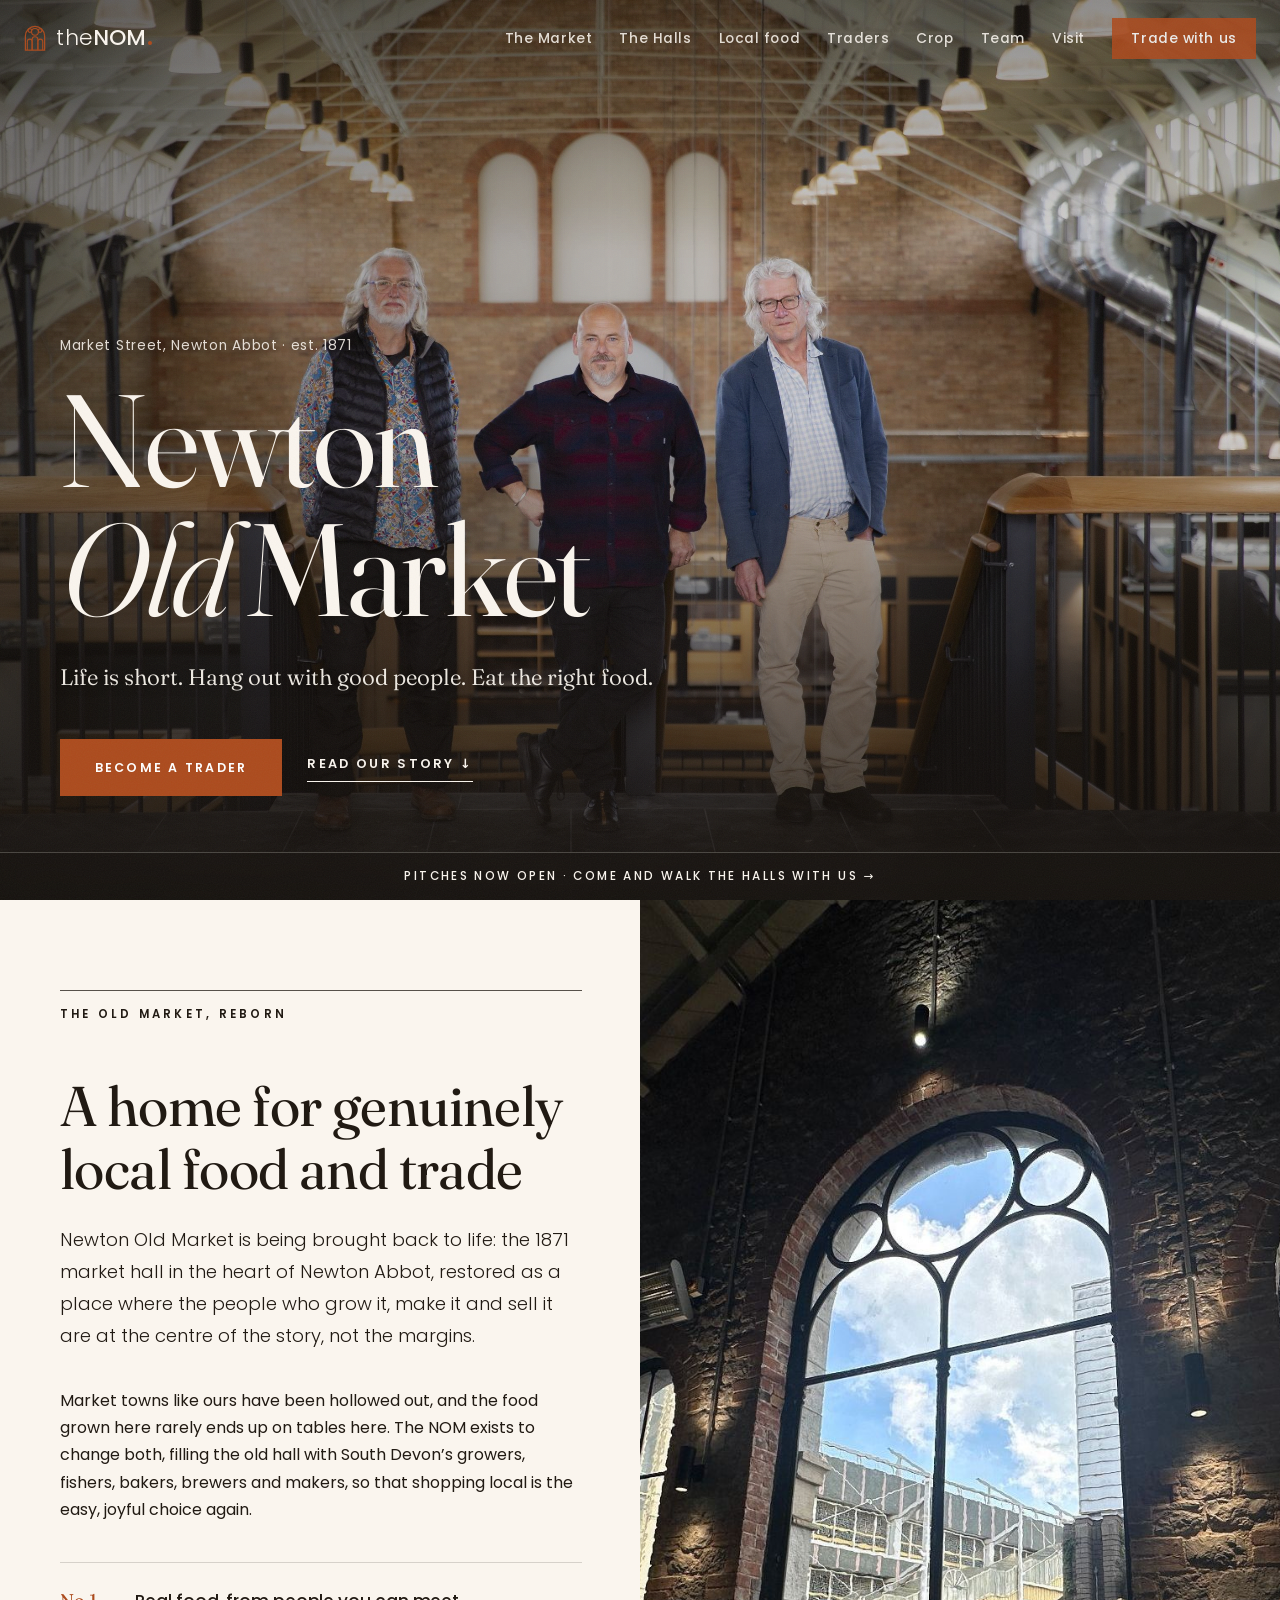
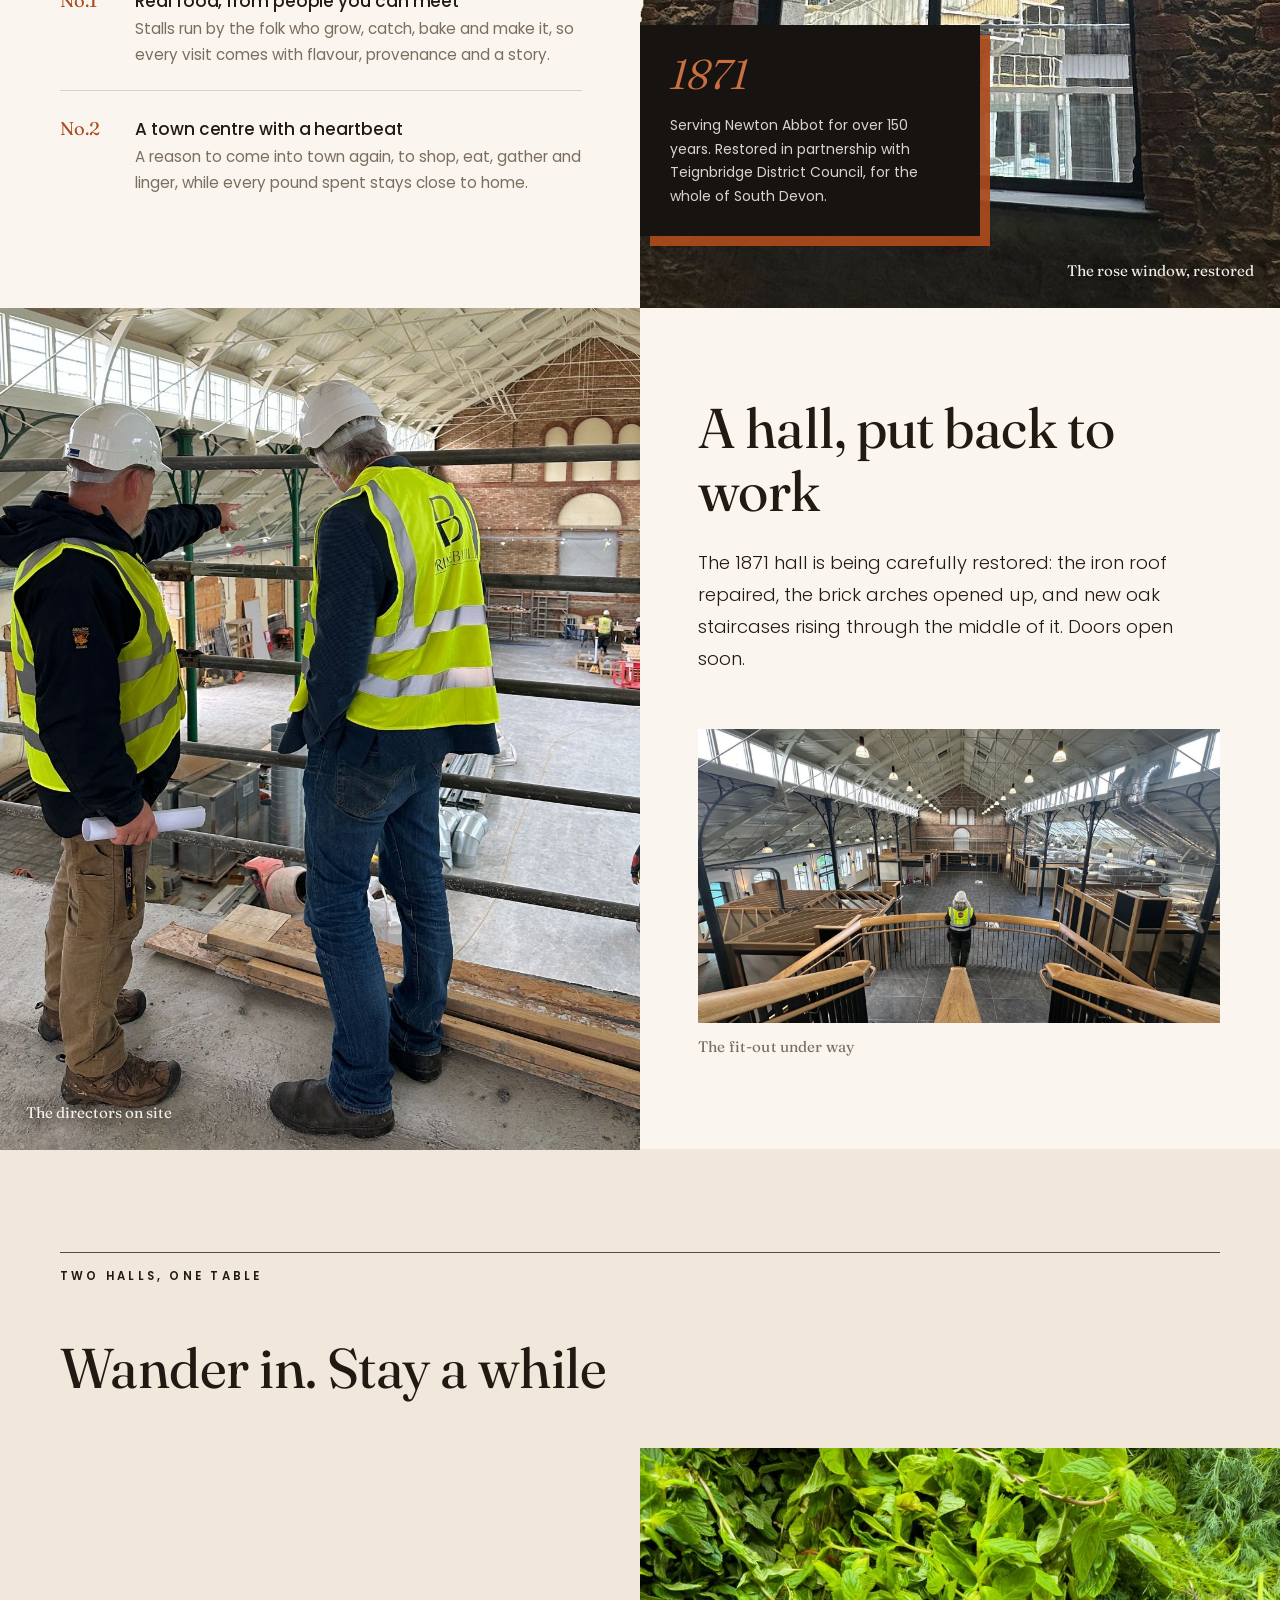
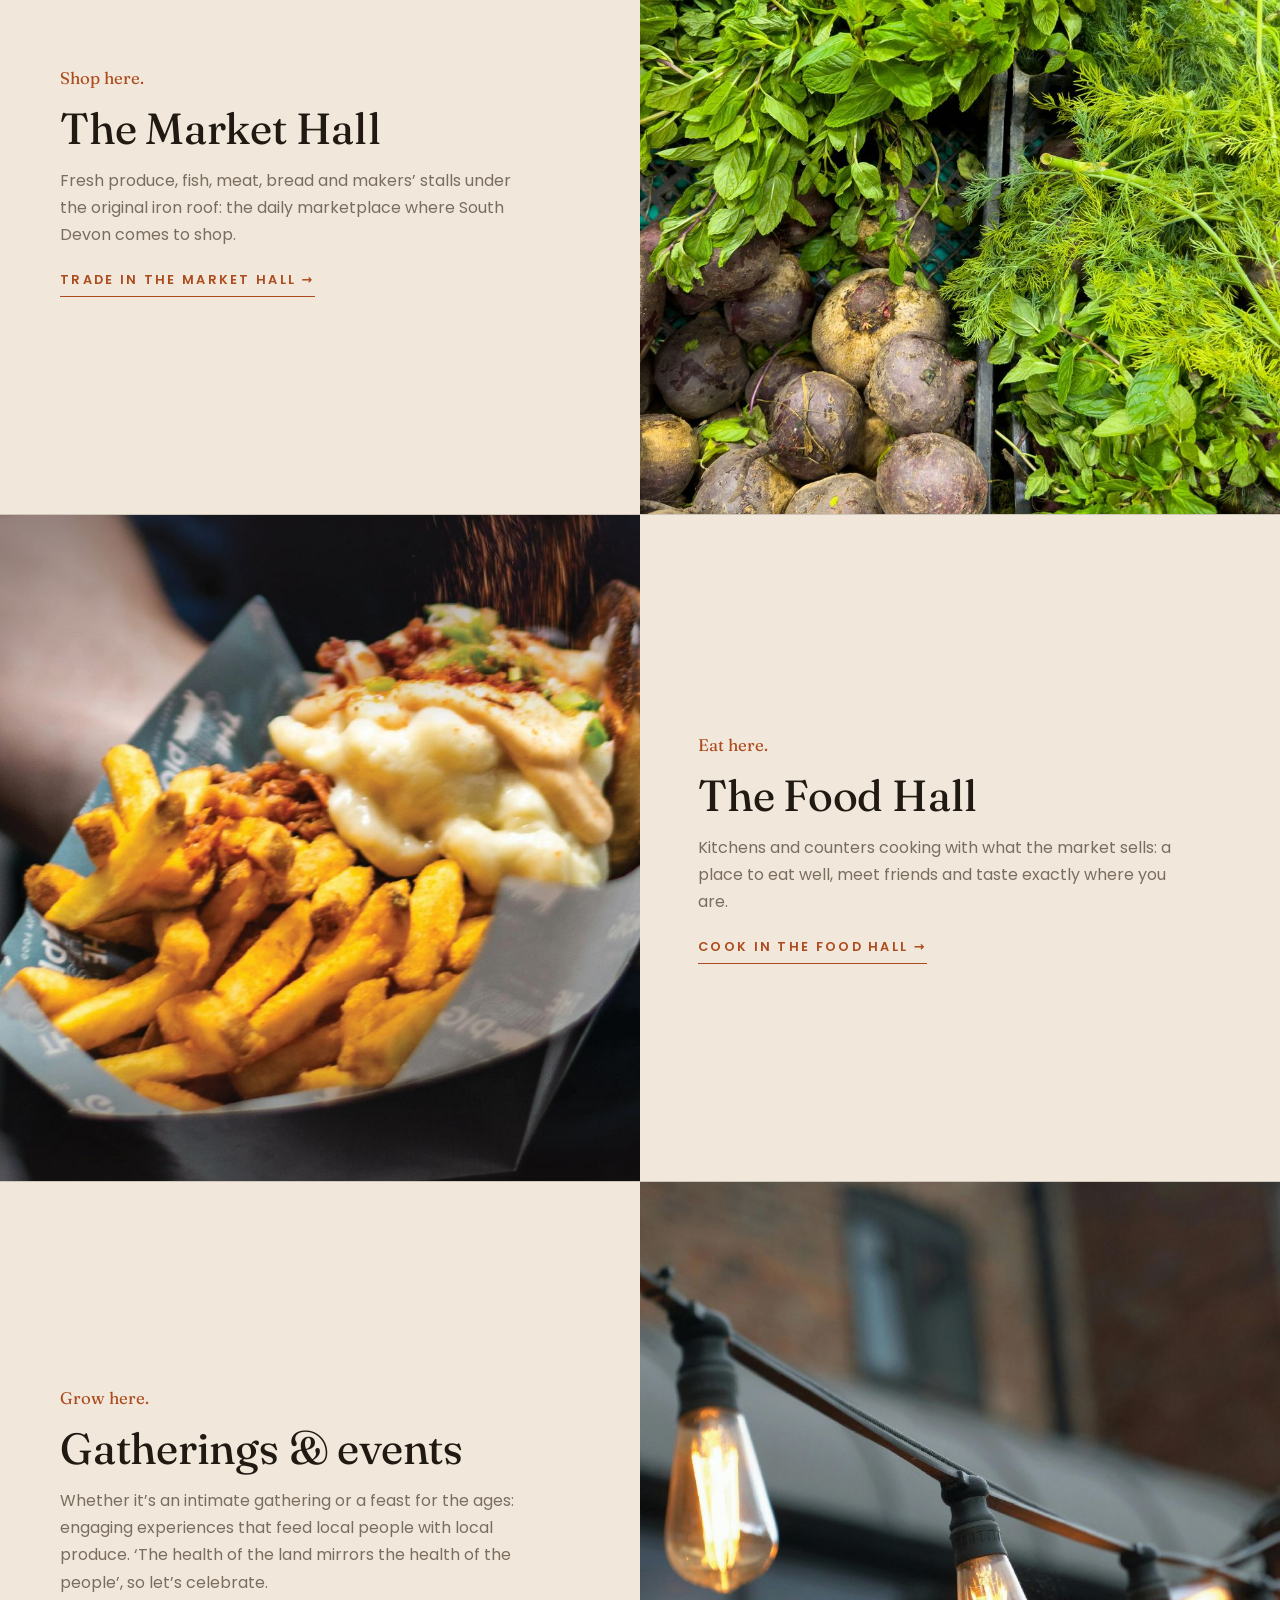
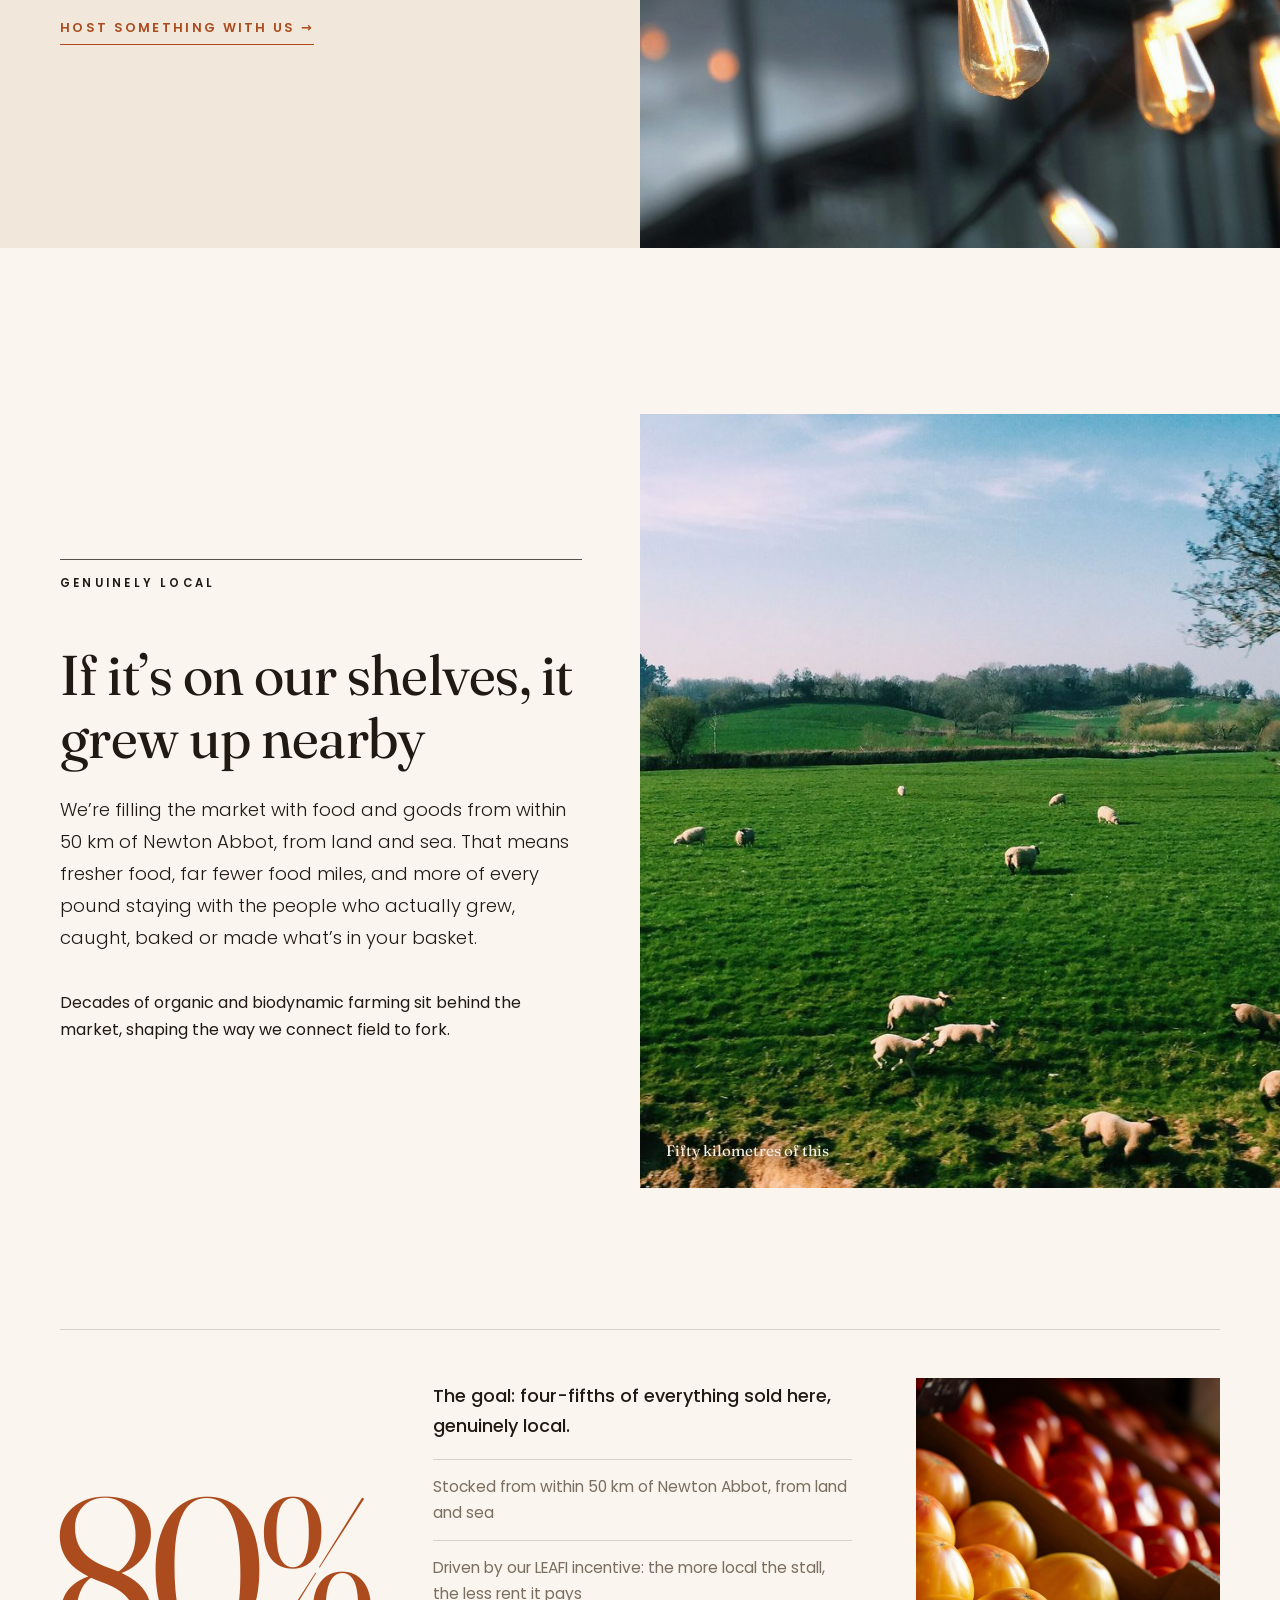
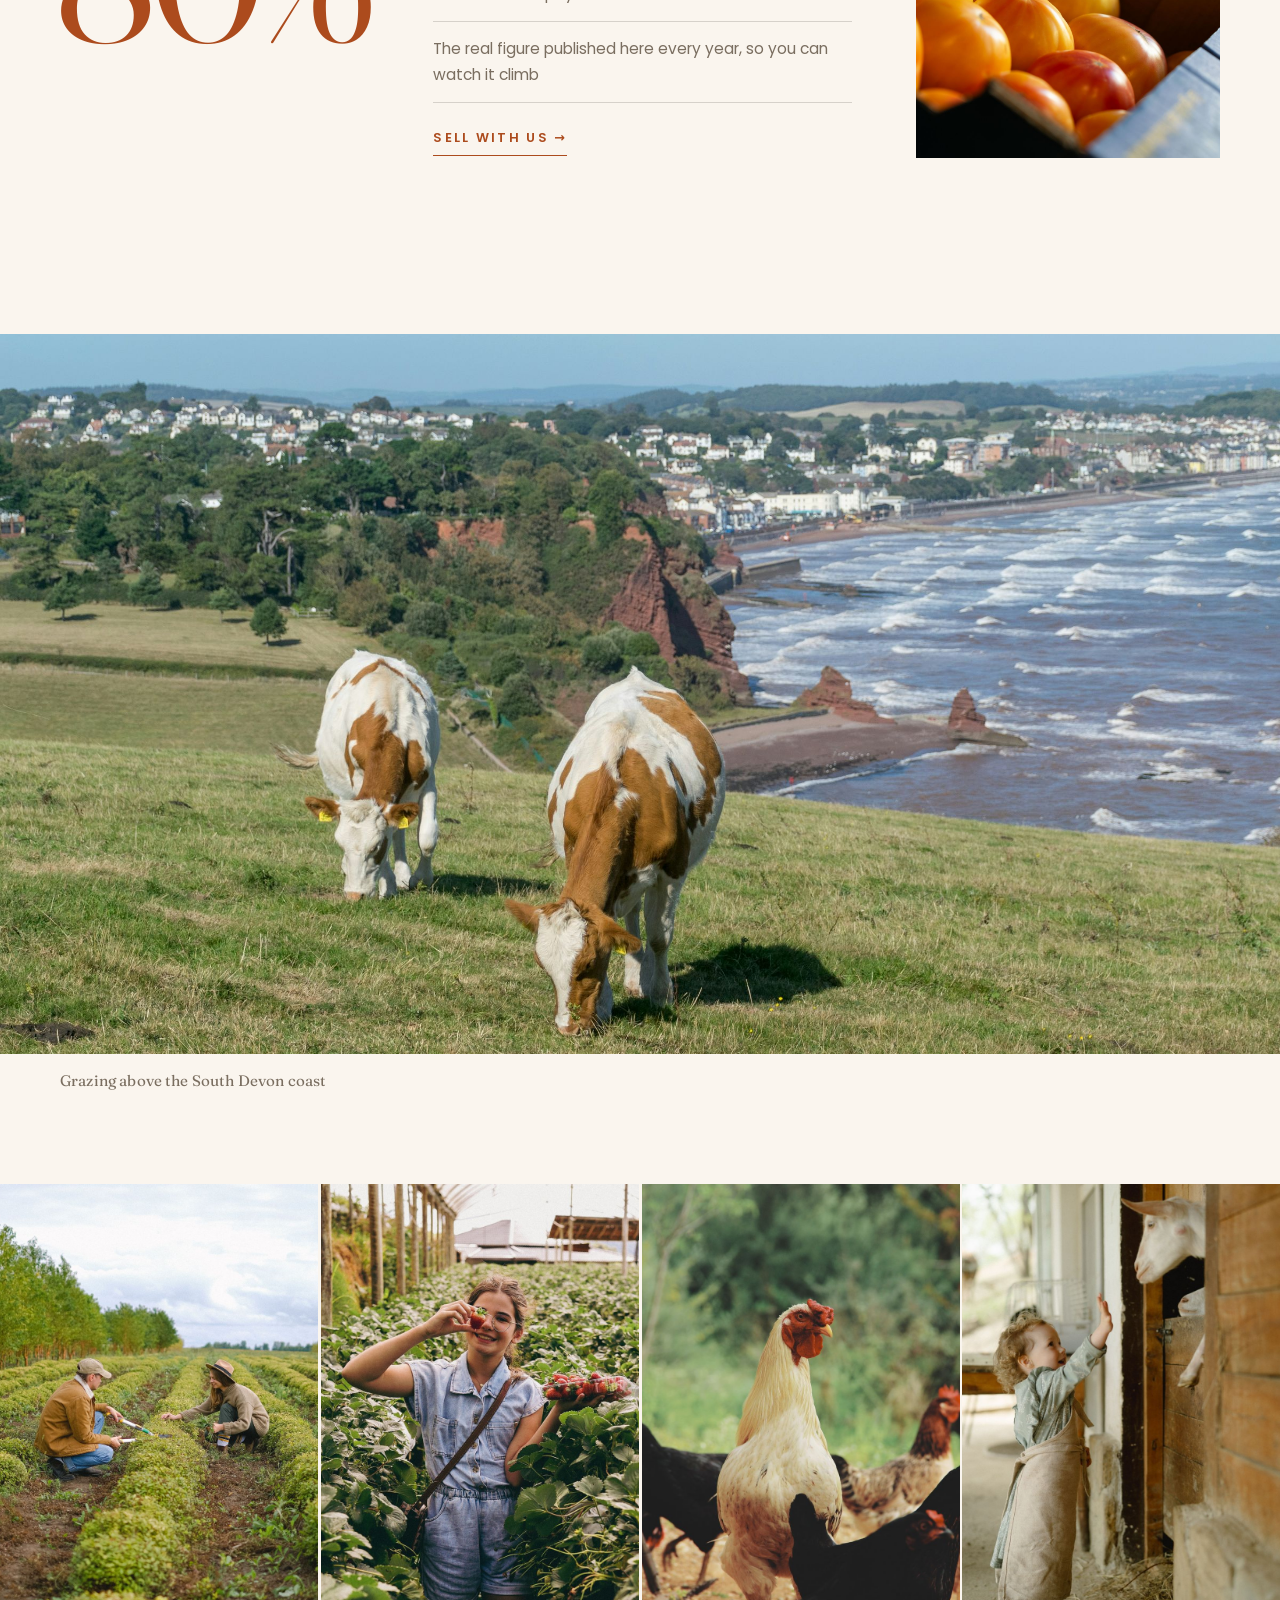
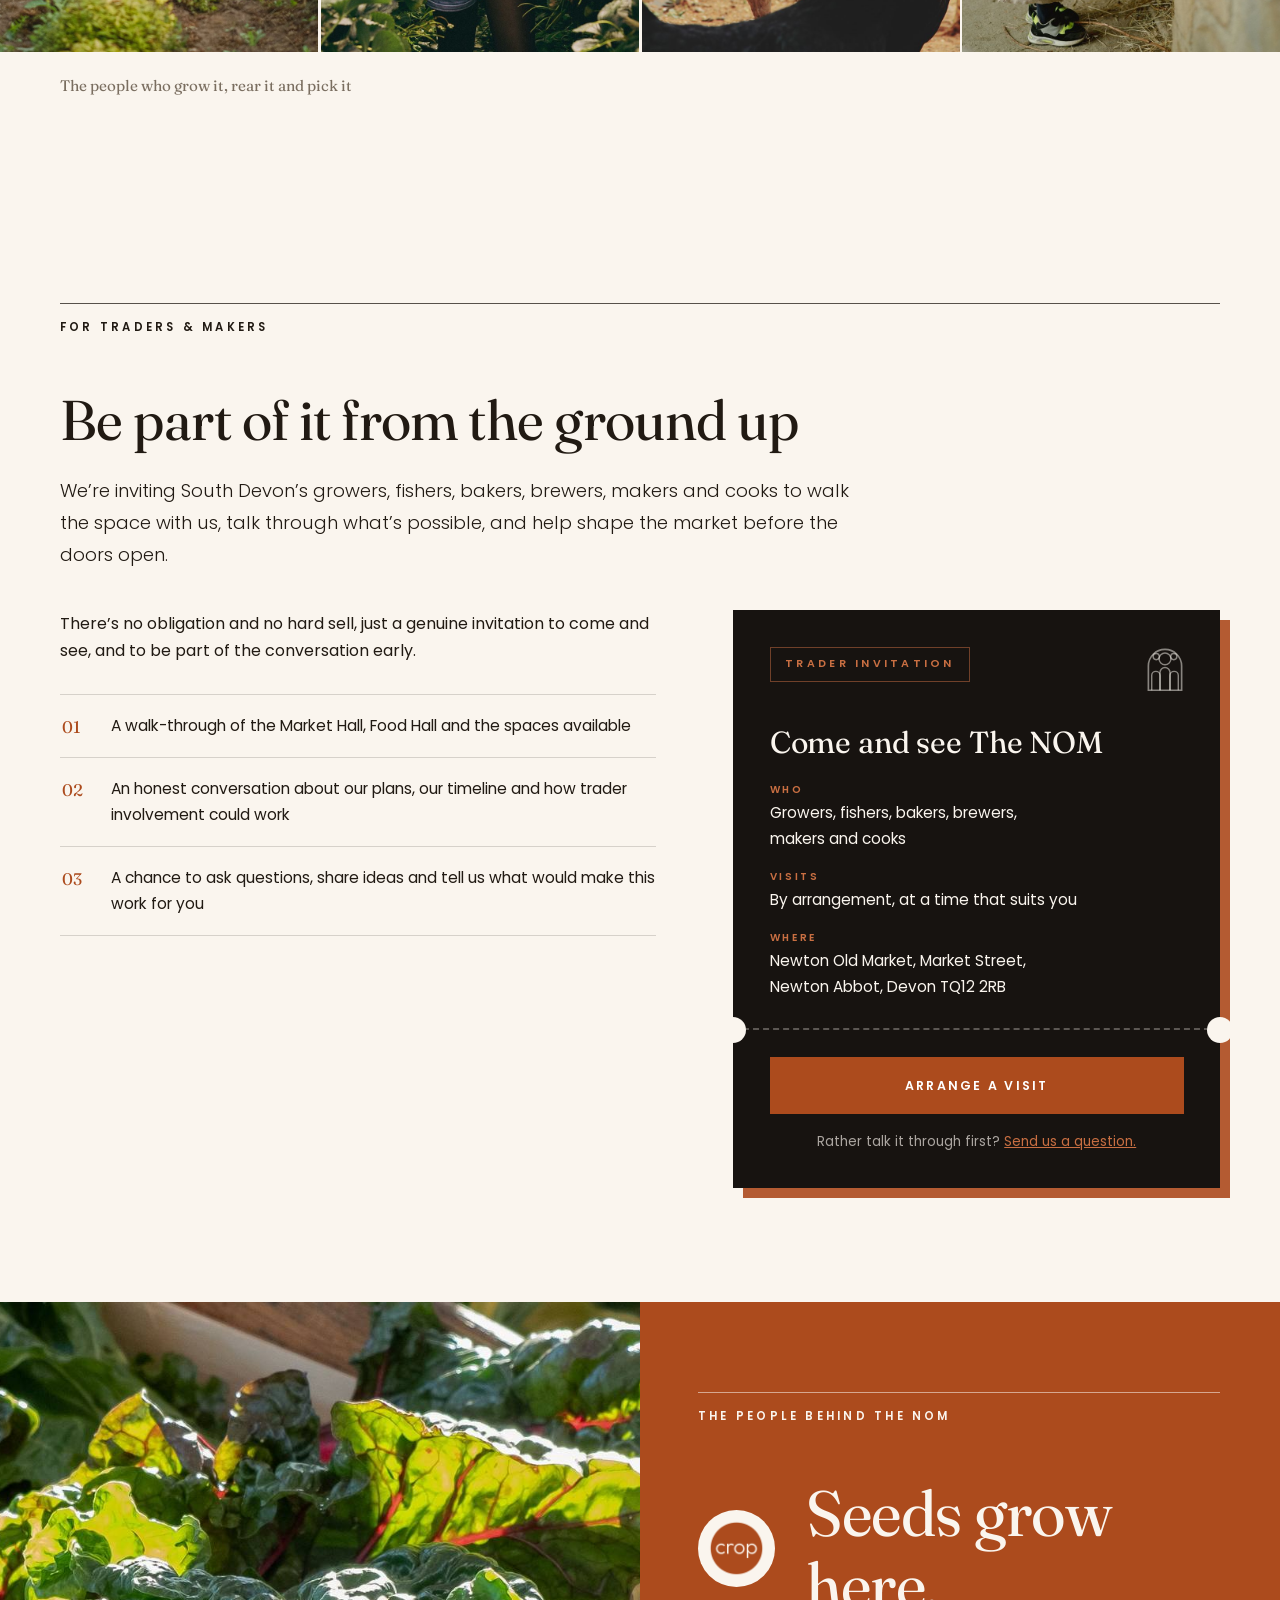
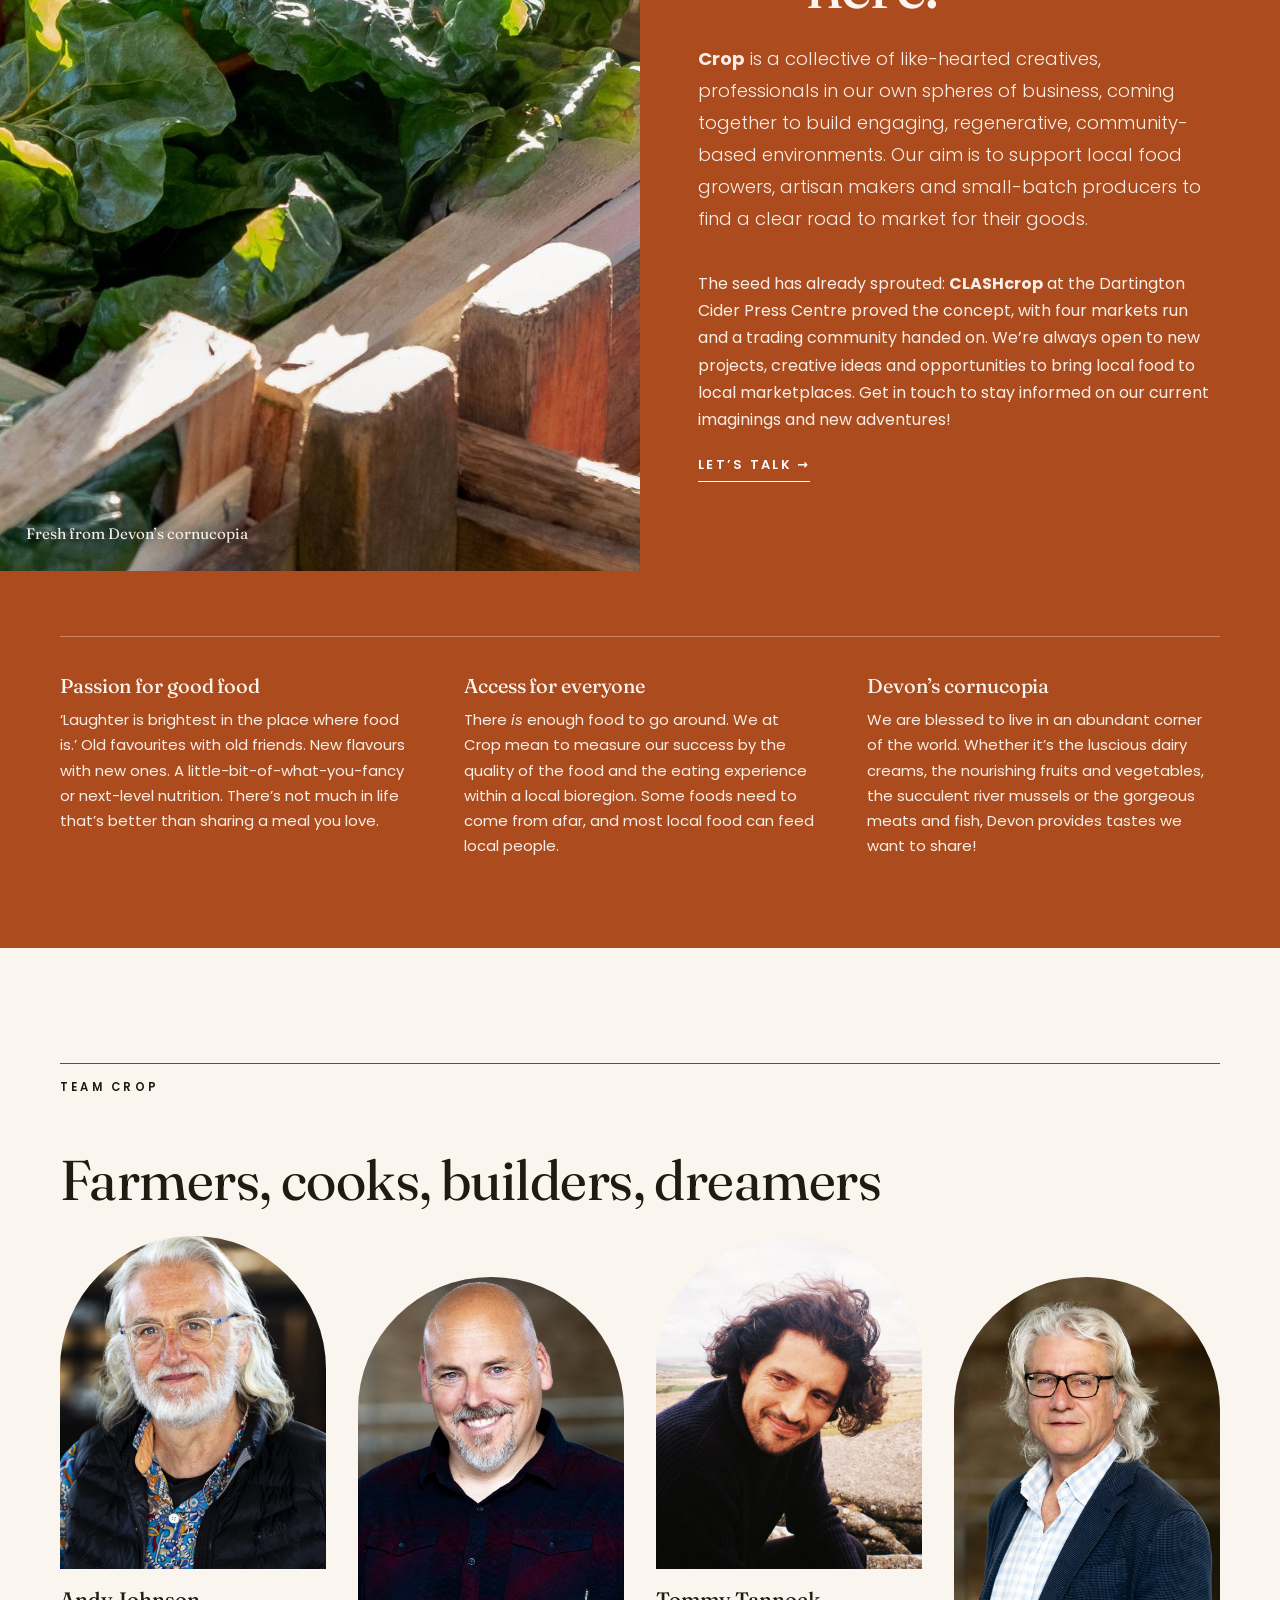
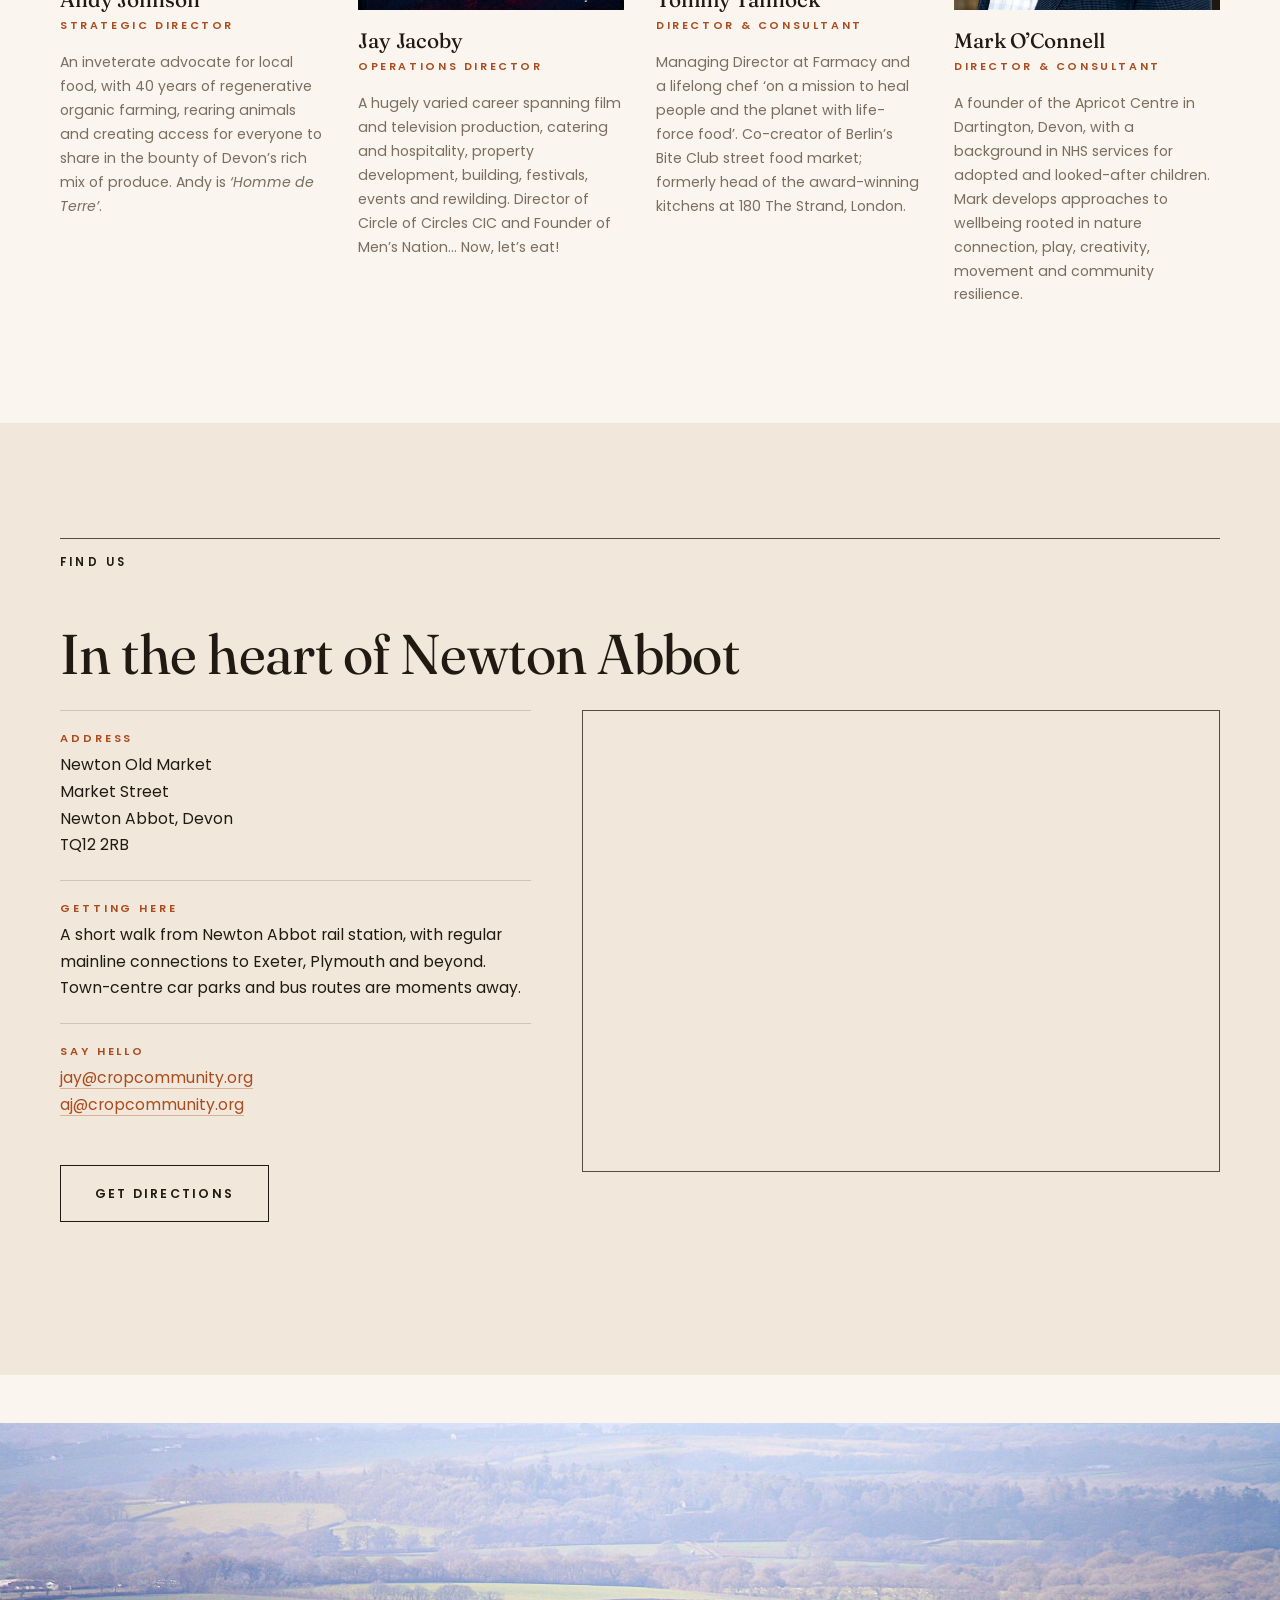
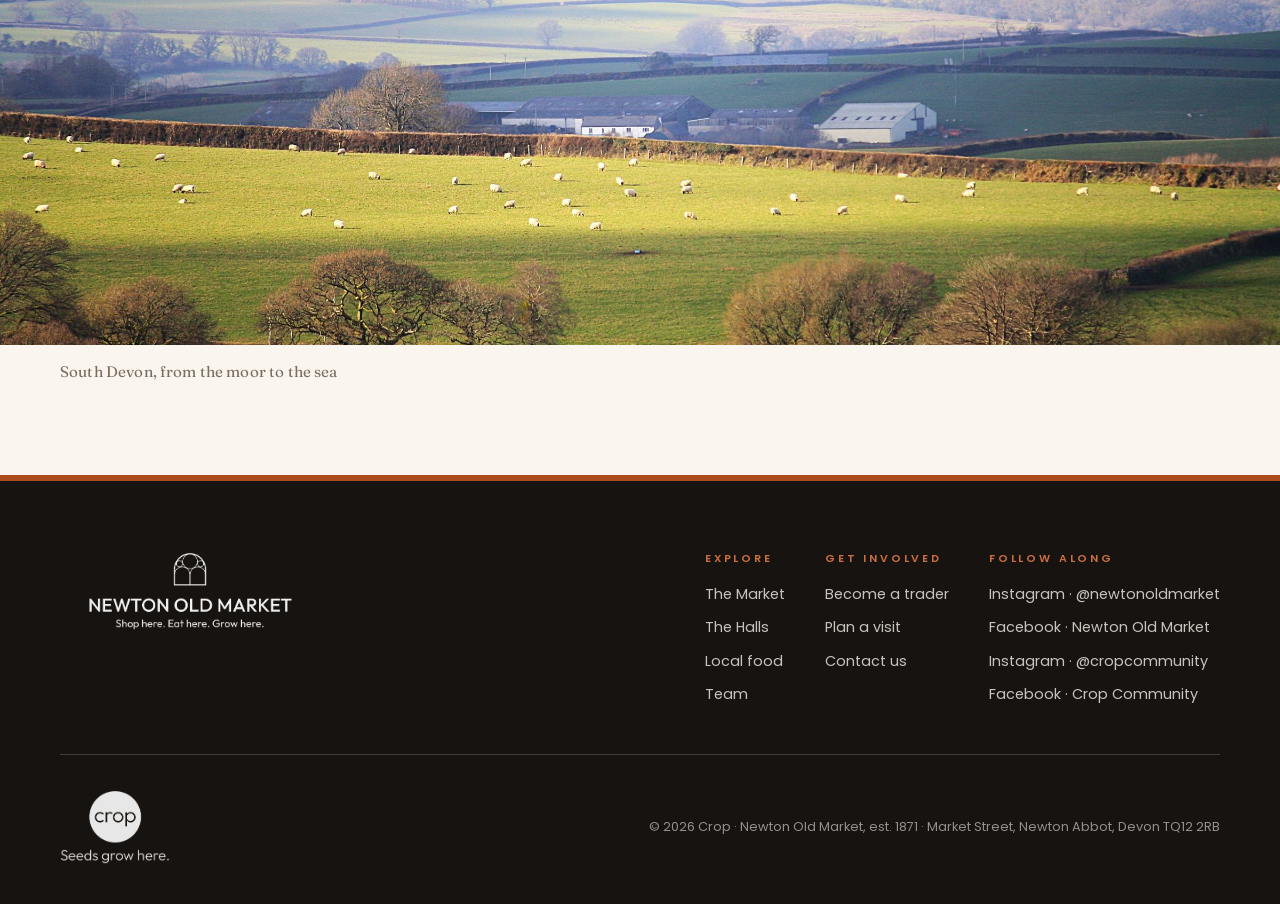
==== commit e8d7dc29: "Make the trader invitation evergreen The 3 September open day will have passed before the site goes " ====
--- a/index.html
+++ b/index.html
@@ -70,7 +70,7 @@
         </div>
       </div>
       <a class="hero-strip" href="#traders">
-        Trader Open Day&nbsp;&middot;&nbsp;Thursday 3 September&nbsp;&middot;&nbsp;Book a tour&nbsp;&rarr;
+        Pitches now open&nbsp;&middot;&nbsp;Come and walk the halls with us&nbsp;&rarr;
       </a>
     </section>
 
@@ -268,7 +268,7 @@
           </div>
           <aside class="ticket reveal">
             <div class="ticket-top">
-              <span class="ticket-eyebrow">Trader Open Day</span>
+              <span class="ticket-eyebrow">Trader invitation</span>
               <span class="ticket-window" aria-hidden="true">
                 <svg viewBox="0 0 320 384" fill="none" stroke="currentColor">
                   <path stroke-width="14" d="M20 364 V160 A140 140 0 0 1 300 160 V364 Z"/>
@@ -283,13 +283,13 @@
             </div>
             <h3>Come and see The&nbsp;NOM</h3>
             <dl class="ticket-meta">
-              <div><dt>Date</dt><dd>Thursday 3 September 2026</dd></div>
-              <div><dt>Time</dt><dd>Book a 30-minute slot, 10am&ndash;5pm</dd></div>
+              <div><dt>Who</dt><dd>Growers, fishers, bakers, brewers,<br>makers and cooks</dd></div>
+              <div><dt>Visits</dt><dd>By arrangement, at a time that suits you</dd></div>
               <div><dt>Where</dt><dd>Newton Old Market, Market Street,<br>Newton Abbot, Devon TQ12&nbsp;2RB</dd></div>
             </dl>
             <div class="ticket-tear" aria-hidden="true"></div>
-            <a class="btn btn-solid btn-block" href="mailto:jay@cropcommunity.org?subject=Trader%20Open%20Day%20RSVP%20%E2%80%94%20Thursday%203%20September&body=Hello%20Jay%2C%0A%0AI%27d%20love%20to%20come%20and%20see%20The%20NOM.%0A%0AName%3A%0ABusiness%3A%0AWhat%20we%20grow%2Fmake%2Fsell%3A%0APreferred%20time%20slot%20(10am%E2%80%935pm)%3A%0A%0AThanks!">RSVP for a tour</a>
-            <p class="ticket-alt">Can&rsquo;t make the date? <a href="mailto:jay@cropcommunity.org?subject=Visiting%20The%20NOM">Arrange a time that suits you.</a></p>
+            <a class="btn btn-solid btn-block" href="mailto:jay@cropcommunity.org?subject=Visiting%20The%20NOM%20%E2%80%94%20trader%20enquiry&body=Hello%20Jay%2C%0A%0AI%27d%20love%20to%20come%20and%20see%20The%20NOM.%0A%0AName%3A%0ABusiness%3A%0AWhat%20we%20grow%2Fmake%2Fsell%3A%0AWhen%20would%20suit%20us%3A%0A%0AThanks!">Arrange a visit</a>
+            <p class="ticket-alt">Rather talk it through first? <a href="mailto:jay@cropcommunity.org?subject=A%20question%20about%20trading%20at%20The%20NOM">Send us a question.</a></p>
           </aside>
         </div>
       </div>
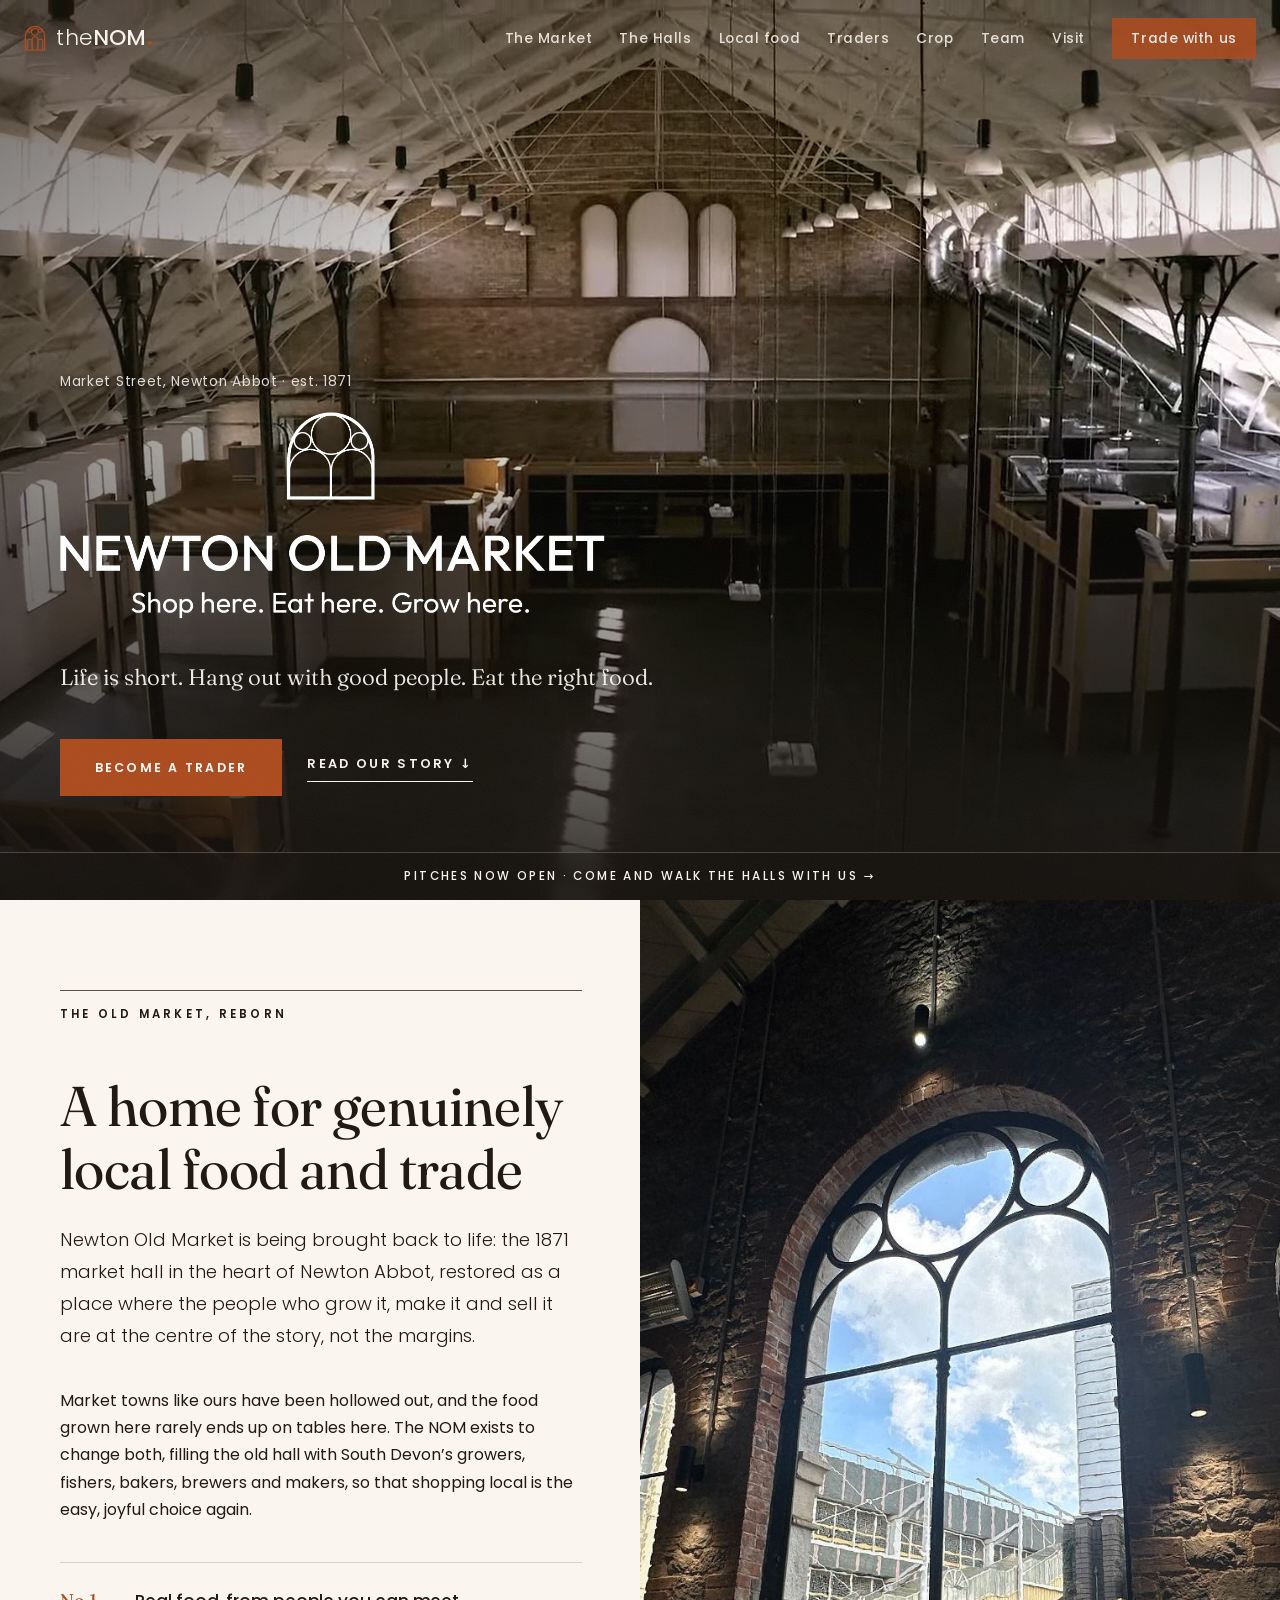
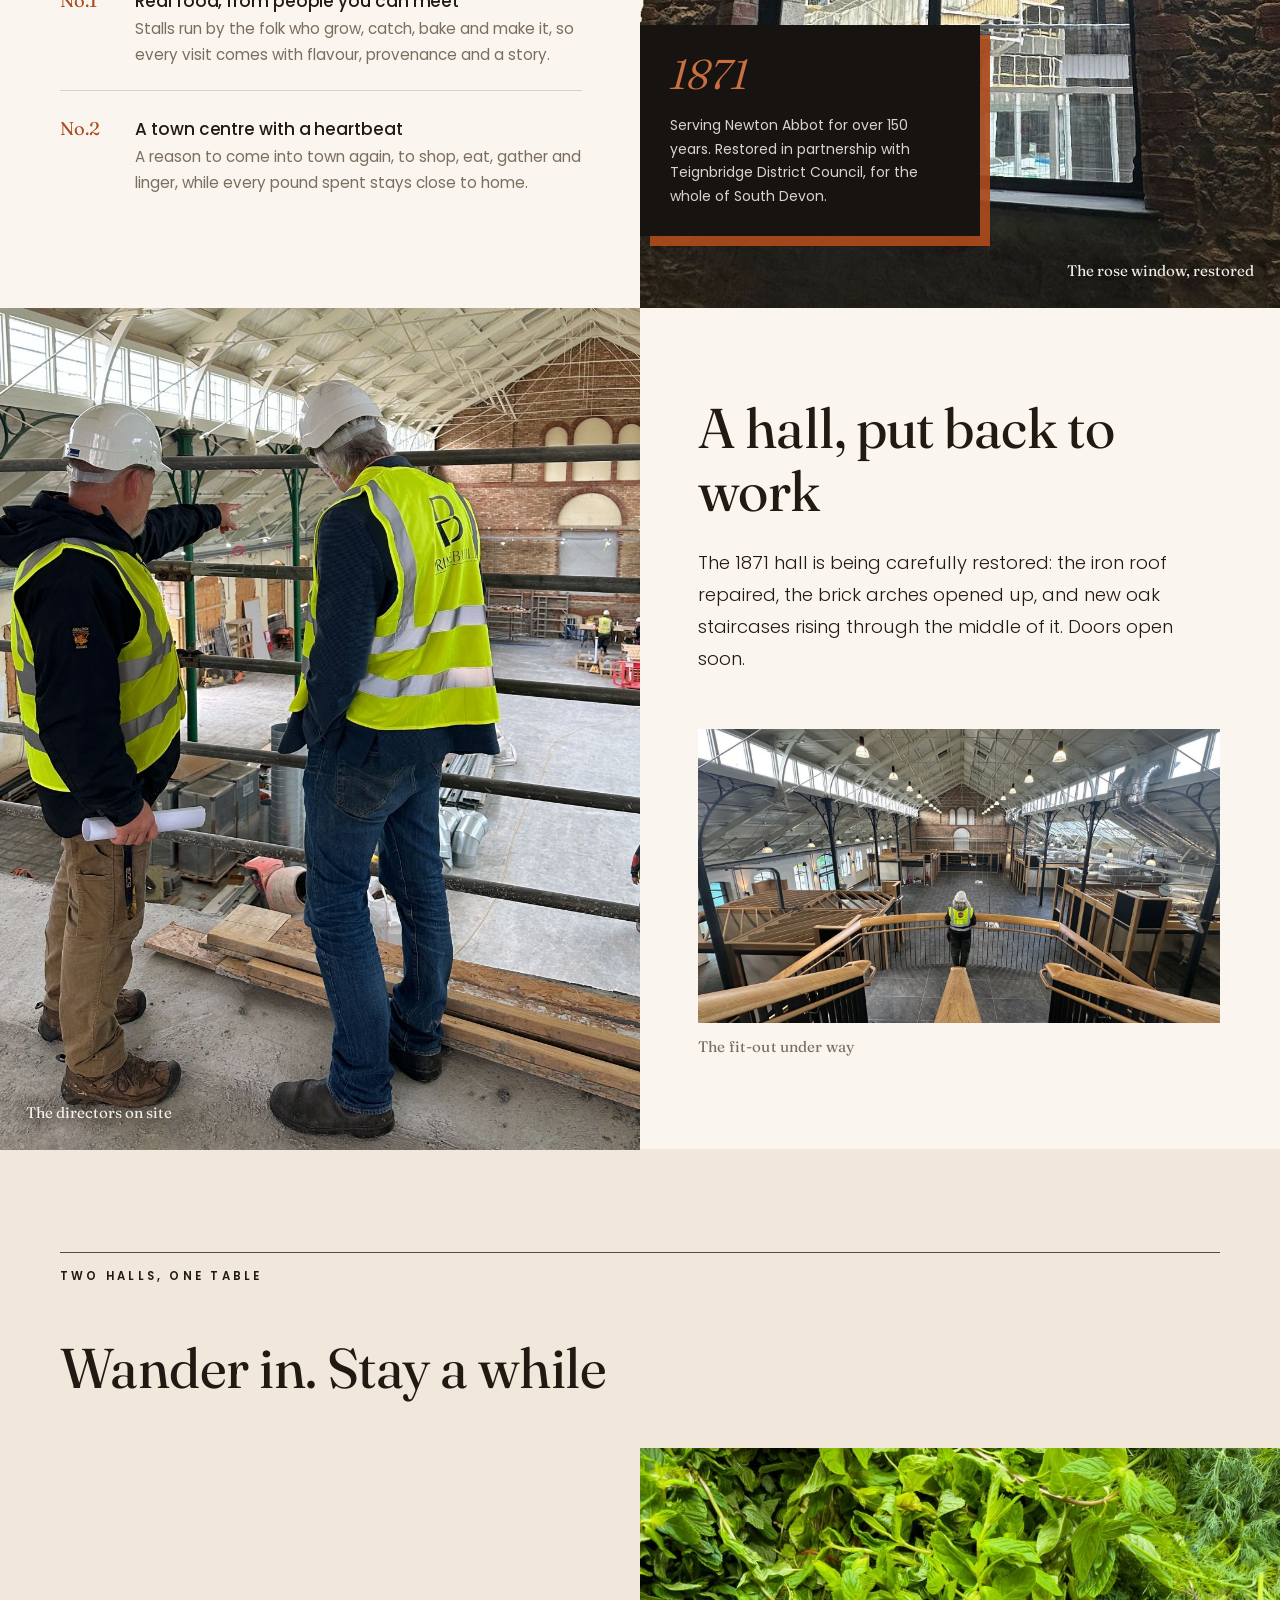
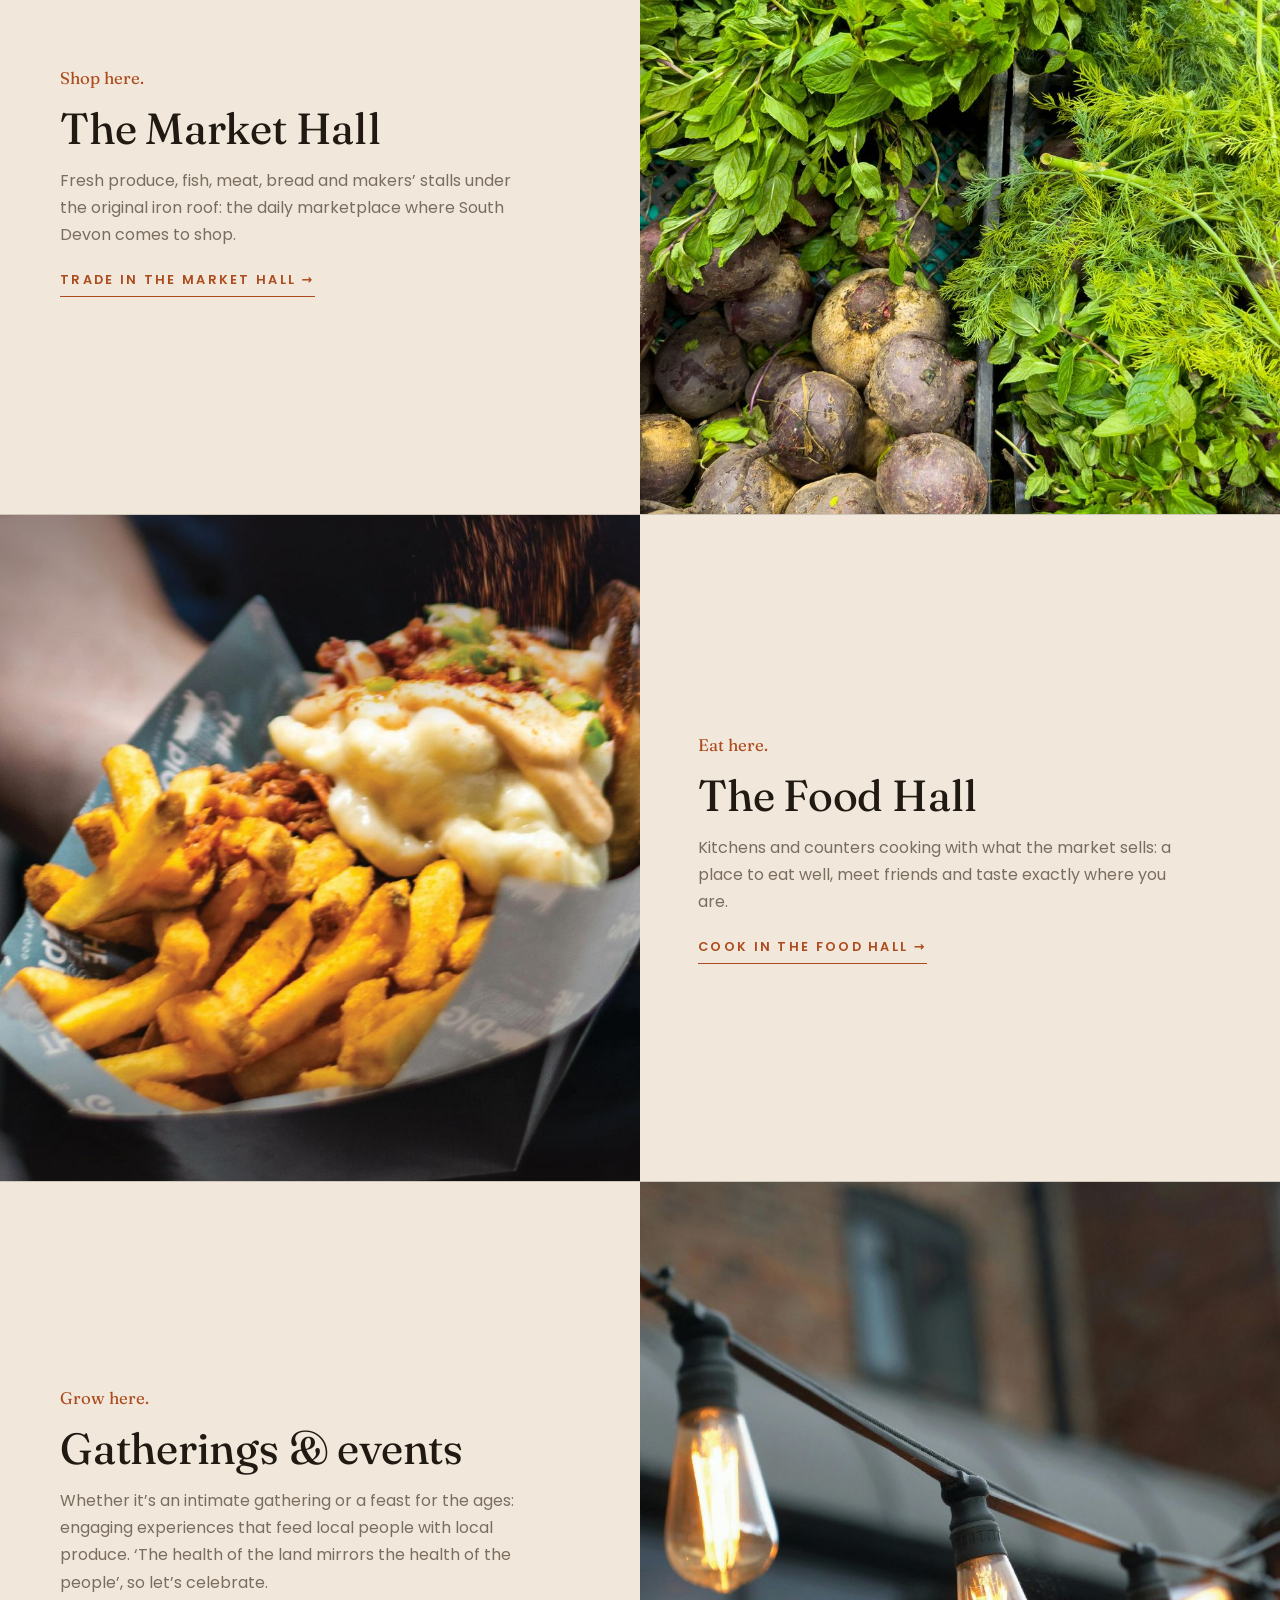
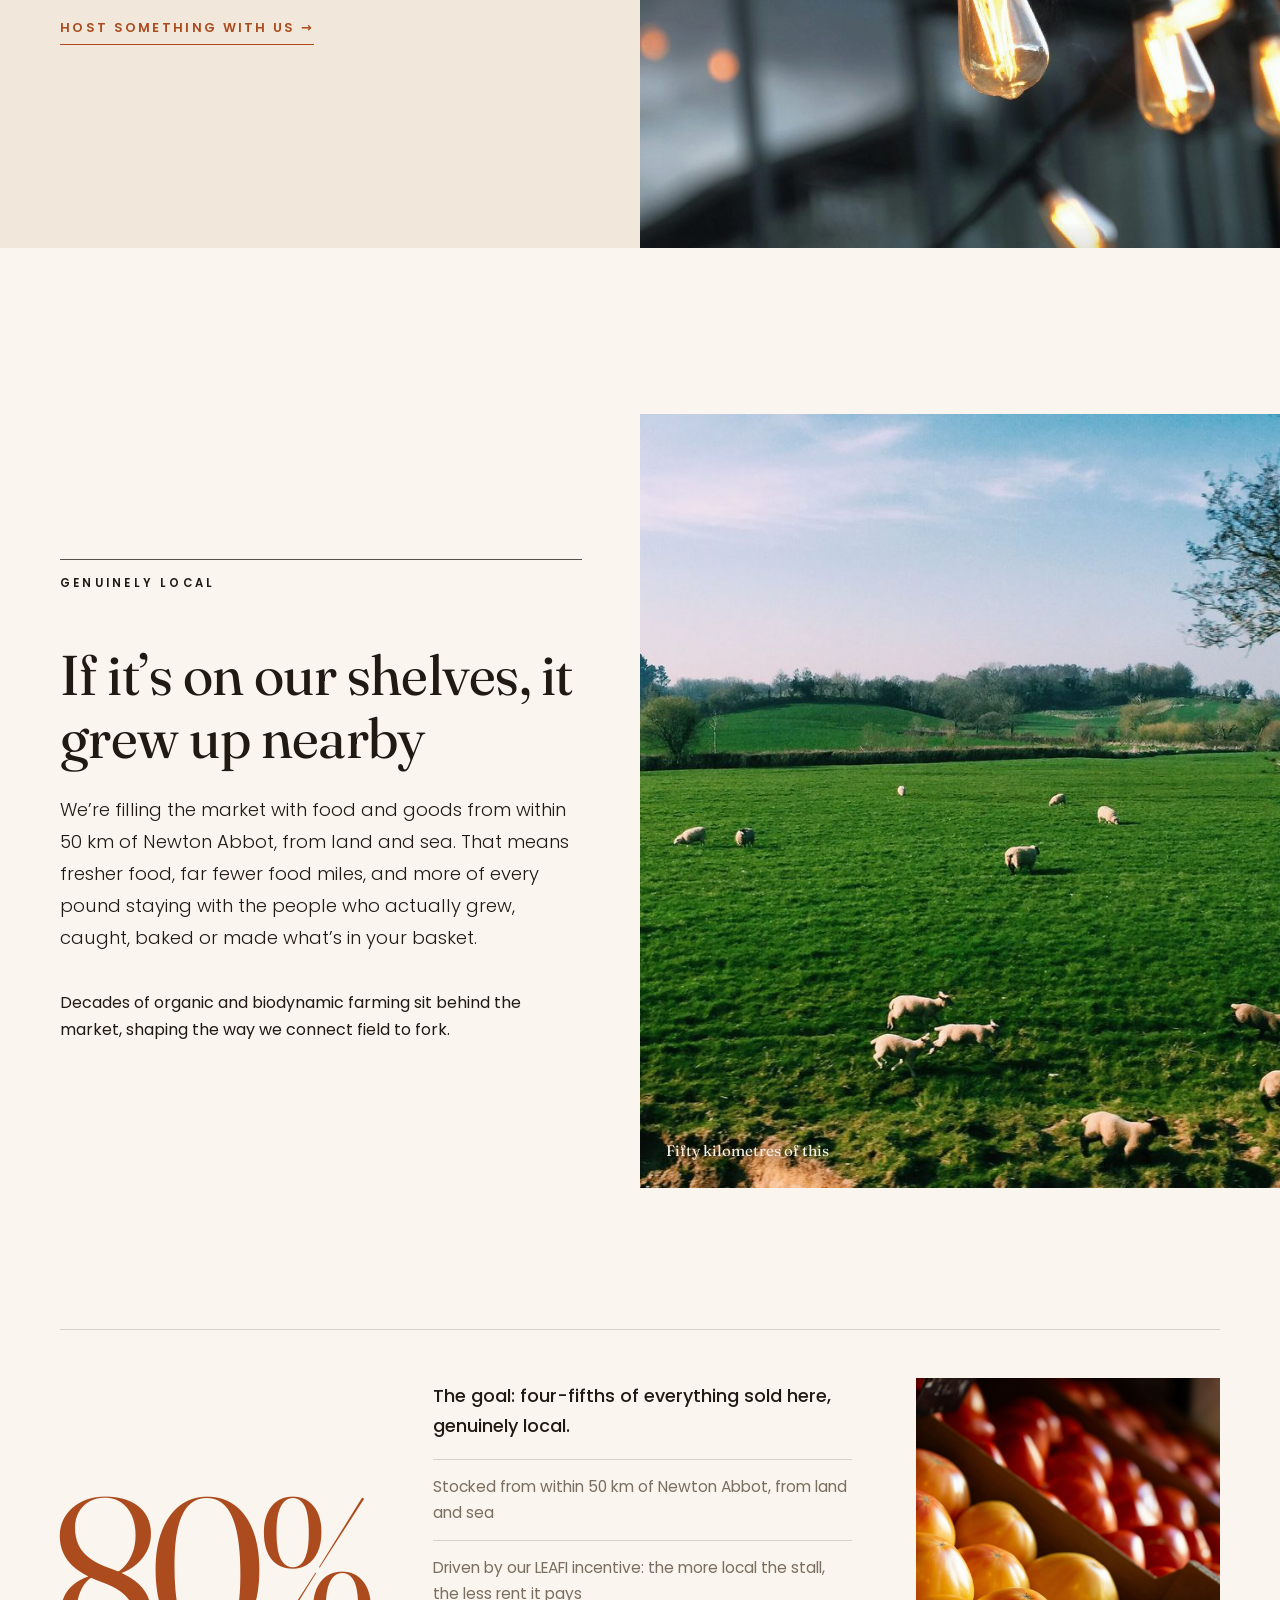
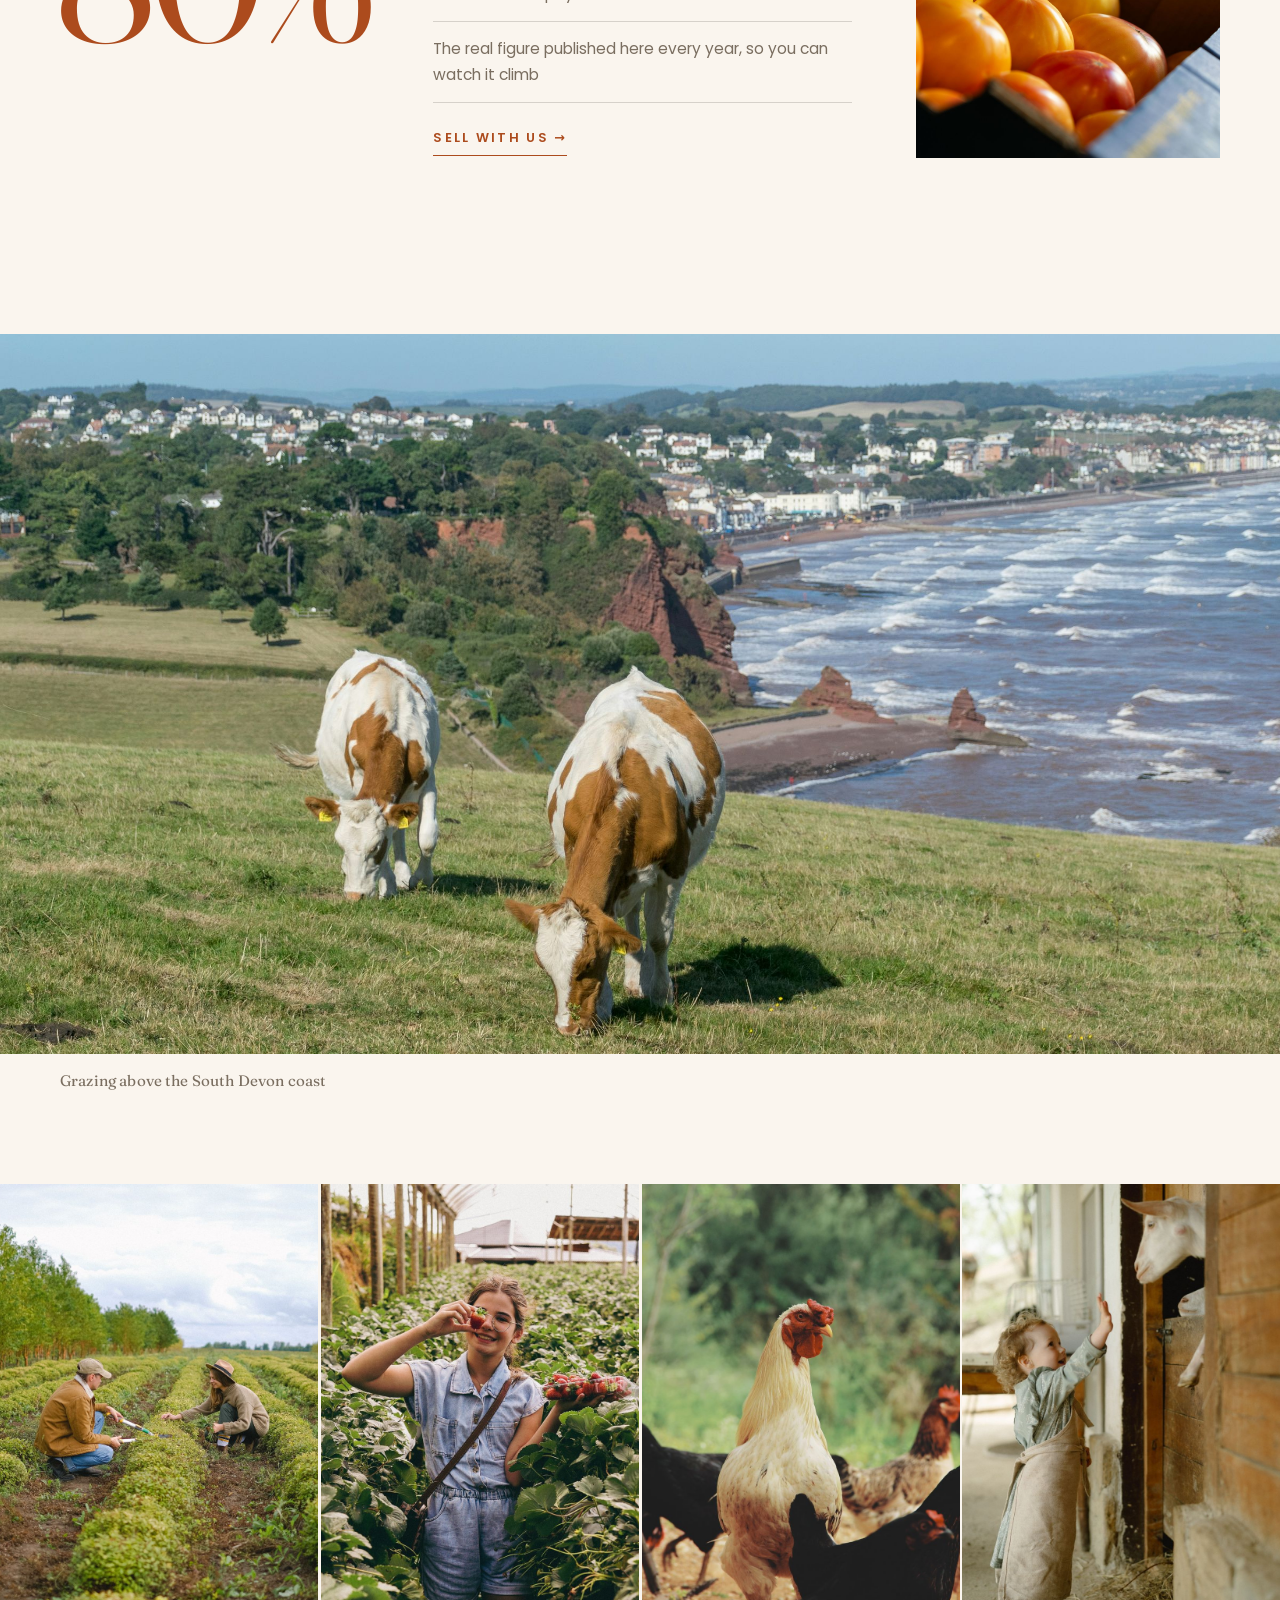
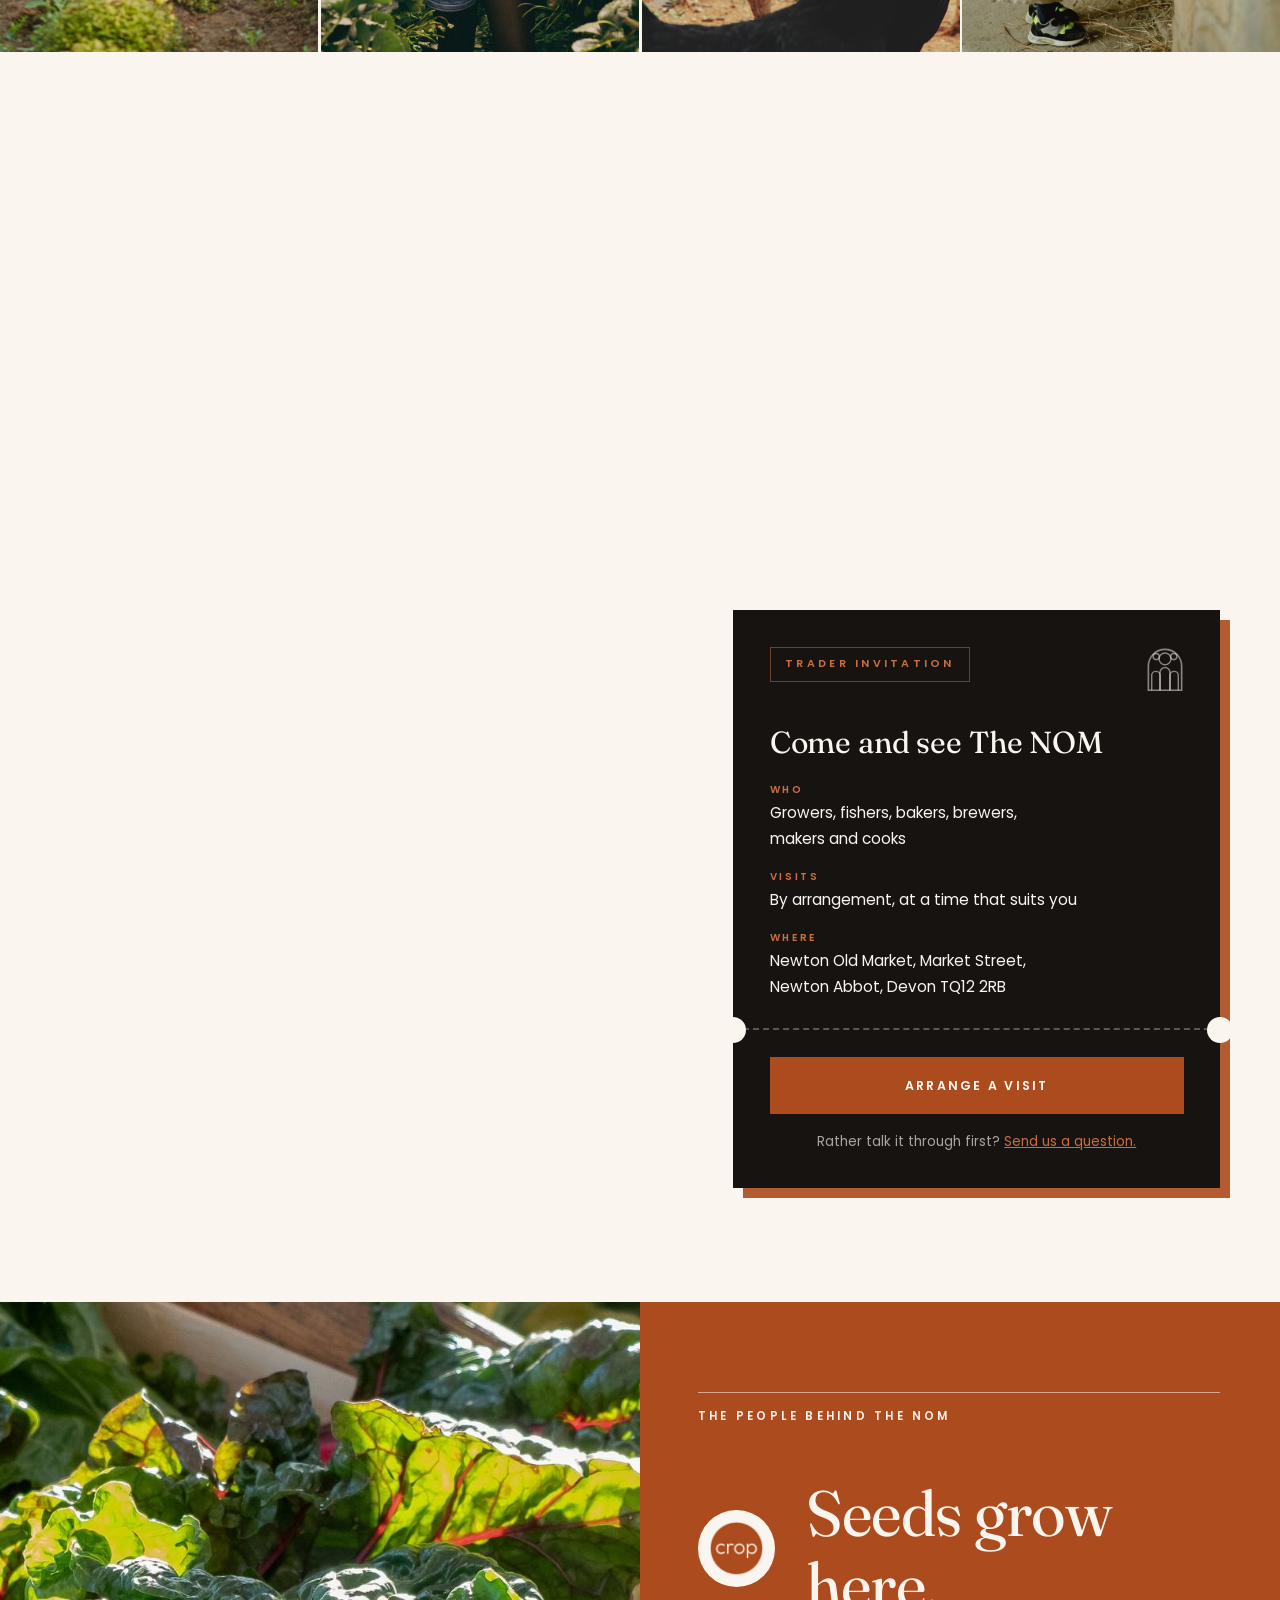
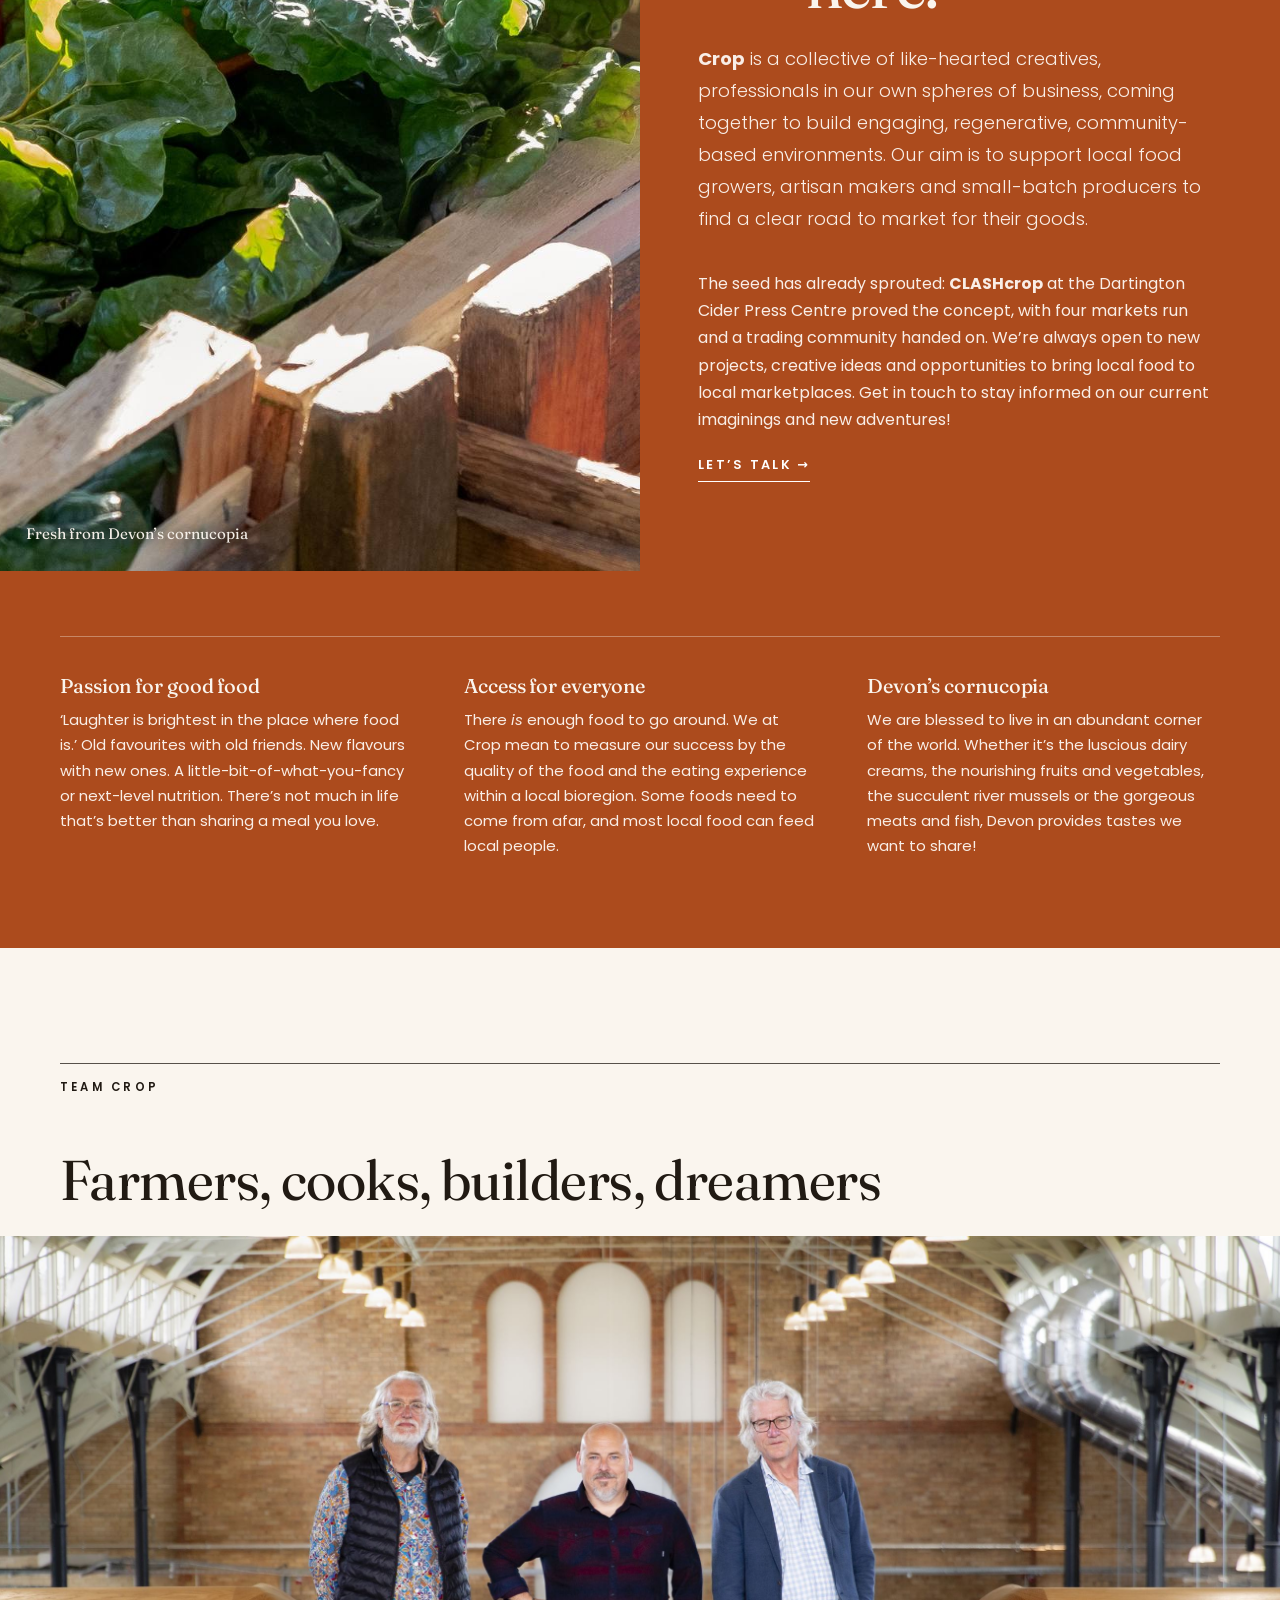
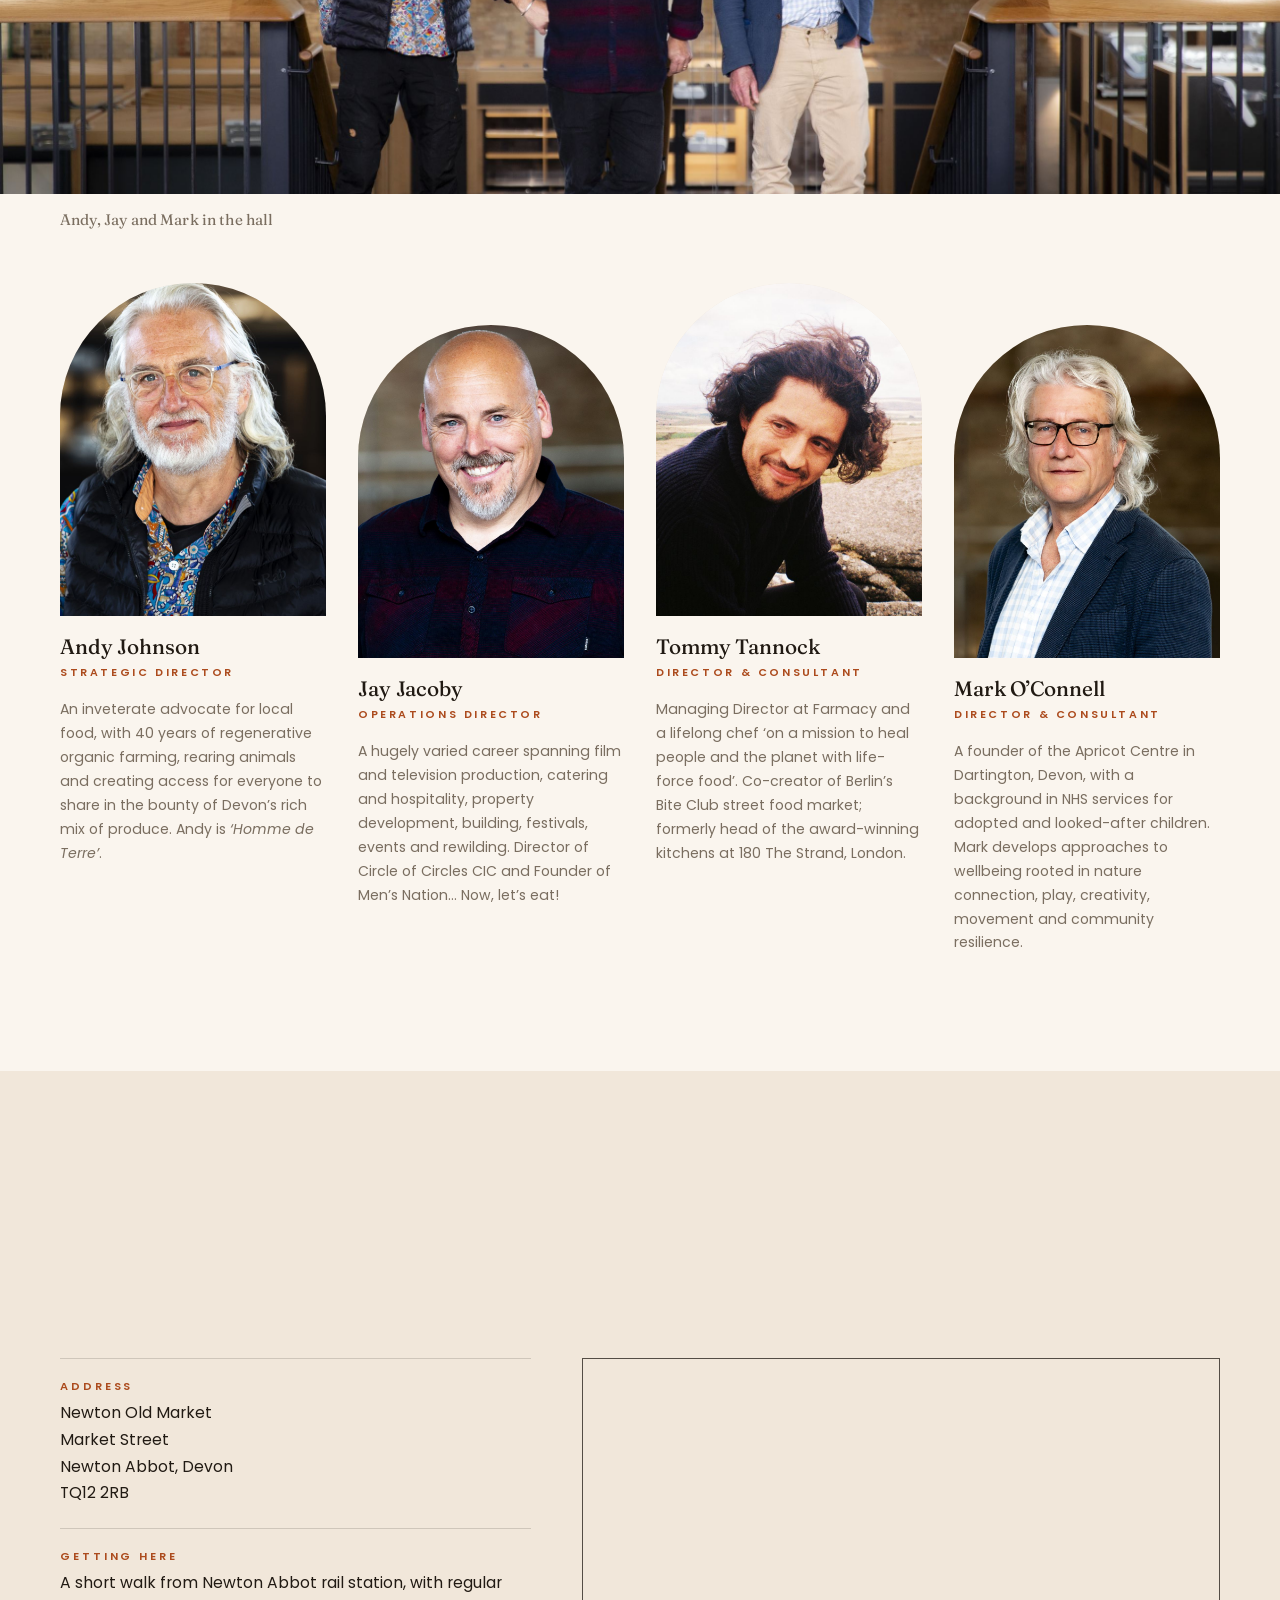
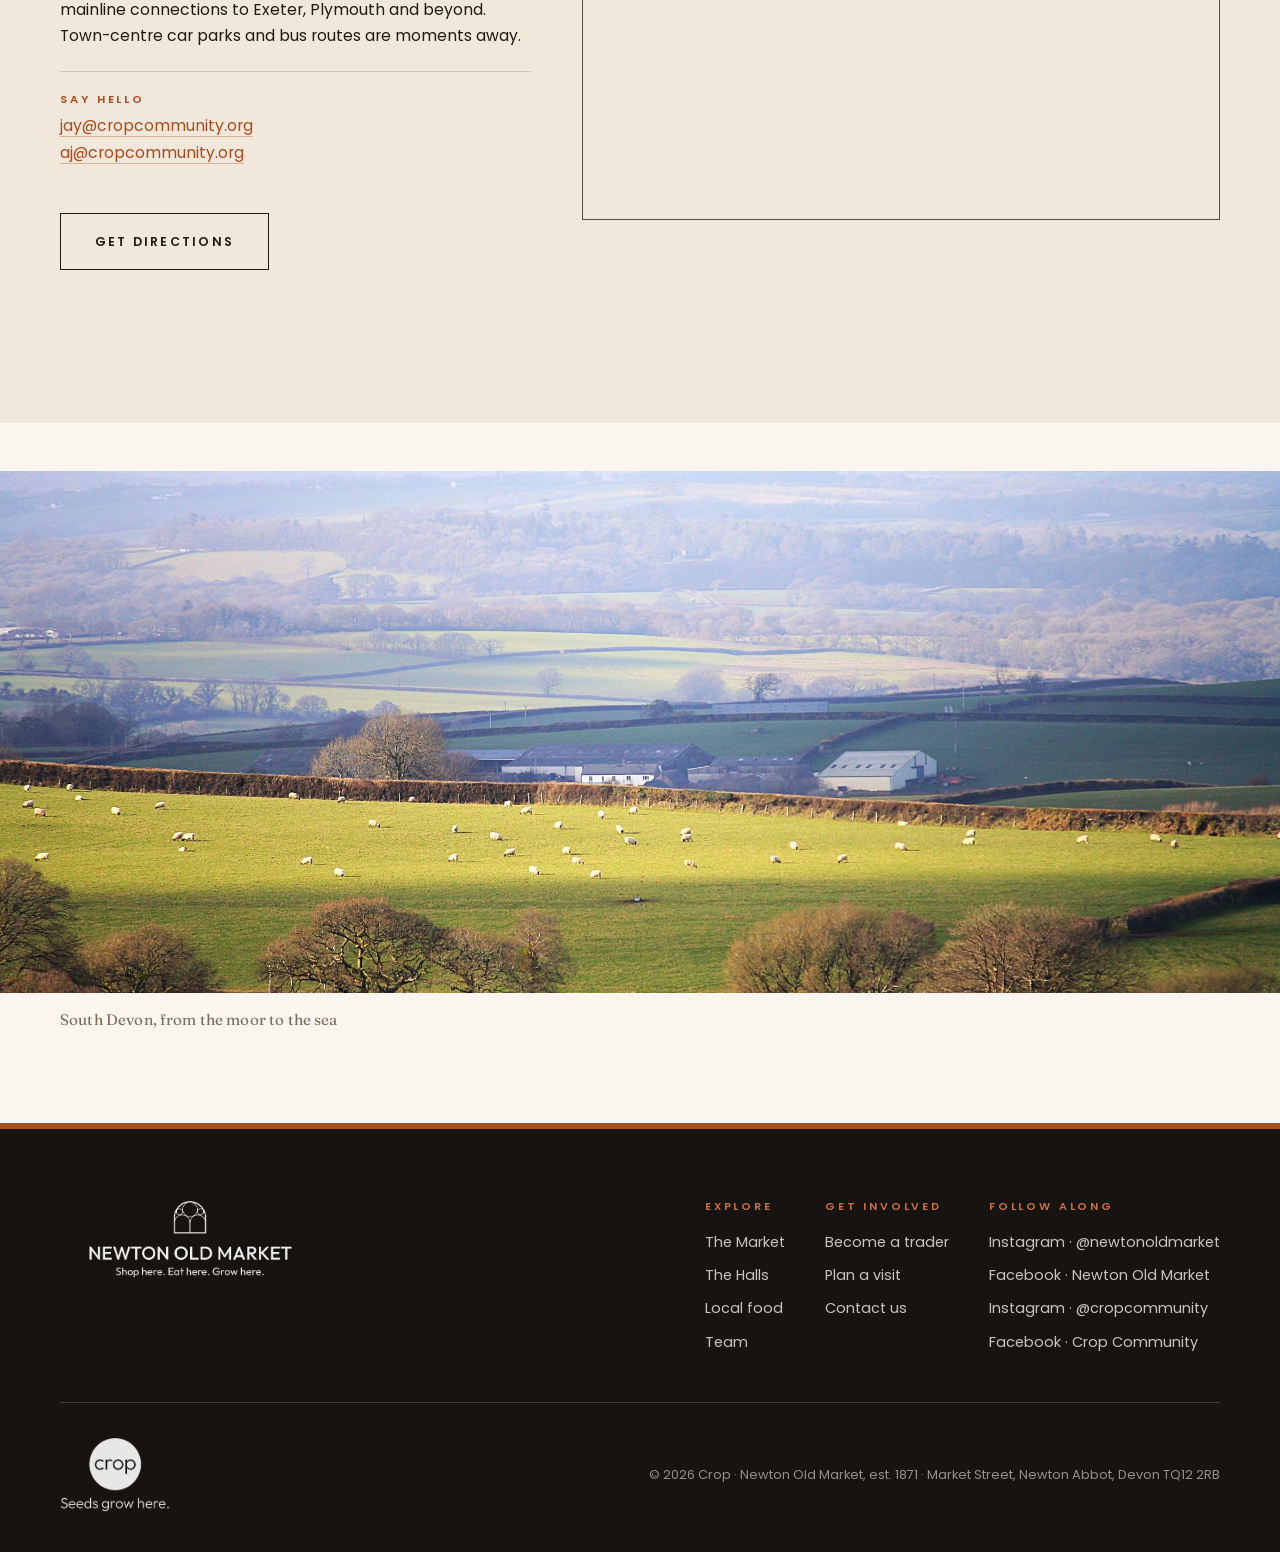
==== commit 3d0754af: "Hero becomes the drone film with the NOM lockup overlaid - Marmello drone edit encoded for web from " ====
--- a/index.html
+++ b/index.html
@@ -9,7 +9,7 @@
   <meta property="og:description" content="The 1871 market hall reborn as a home for genuinely local food and trade in Newton Abbot, Devon.">
   <meta property="og:type" content="website">
   <meta property="og:url" content="https://newtonoldmarket.org/">
-  <meta property="og:image" content="https://newtonoldmarket.org/assets/img/hero.jpg">
+  <meta property="og:image" content="https://newtonoldmarket.org/assets/img/hero-poster.jpg">
   <link rel="icon" href="assets/favicon.svg" type="image/svg+xml">
   <link rel="preconnect" href="https://fonts.googleapis.com">
   <link rel="preconnect" href="https://fonts.gstatic.com" crossorigin>
@@ -56,12 +56,15 @@
     <!-- ======================= HERO ======================= -->
     <section class="hero" id="home">
       <div class="hero-bg" aria-hidden="true"></div>
+      <video class="hero-video" id="heroVideo" muted loop playsinline preload="none" poster="assets/img/hero-poster.jpg" aria-hidden="true">
+        <source src="assets/video/hero.webm" type="video/webm">
+        <source src="assets/video/hero.mp4" type="video/mp4">
+      </video>
       <div class="hero-vignette" aria-hidden="true"></div>
       <div class="hero-content">
         <p class="hero-est">Market Street, Newton Abbot &middot; est. 1871</p>
-        <h1 class="hero-title">
-          <span class="line"><span>Newton</span></span>
-          <span class="line"><span><em>Old</em> Market</span></span>
+        <h1 class="hero-lockup">
+          <img src="assets/logos/nom-full-white.png" alt="Newton Old Market. Shop here. Eat here. Grow here." width="1342" height="424">
         </h1>
         <p class="hero-tag">Life is short. Hang out with good people. Eat the right food.</p>
         <div class="hero-ctas">
@@ -340,6 +343,14 @@
           <span class="sec-label">Team Crop</span>
         </header>
         <h2 class="reveal">Farmers, cooks, builders, dreamers</h2>
+      </div>
+      <figure class="photo team-lead reveal">
+        <div class="photo-media">
+          <img src="assets/img/team-group.jpg" alt="Andy Johnson, Jay Jacoby and Mark O&rsquo;Connell on the staircase beneath the restored iron roof" loading="lazy">
+        </div>
+        <figcaption class="container">Andy, Jay and Mark in the hall</figcaption>
+      </figure>
+      <div class="container">
         <div class="team-grid">
           <article class="team-card reveal">
             <figure class="photo team-photo">
--- a/css/styles.css
+++ b/css/styles.css
@@ -325,18 +325,33 @@
     linear-gradient(180deg, #14100c 0%, #1d150e 55%, #241a10 100%);
 }
 
-/* hero photo drops in automatically once assets/img/hero.jpg exists */
+/* poster frame from the drone film; the video fades in on top of it */
 .hero-bg::before {
   content: "";
   position: absolute;
   inset: 0;
-  background: url("../assets/img/hero.jpg") center 24% / cover no-repeat;
+  background: url("../assets/img/hero-poster.jpg") center 42% / cover no-repeat;
   opacity: 0.82;
 }
+
+.hero-video {
+  position: absolute;
+  inset: 0;
+  z-index: 1;
+  width: 100%;
+  height: 100%;
+  object-fit: cover;
+  opacity: 0;
+  transition: opacity 1.2s var(--ease);
+  pointer-events: none;
+}
+
+.hero-video.ready { opacity: 1; }
 
 .hero-vignette {
   position: absolute;
   inset: 0;
+  z-index: 2;
   background:
     linear-gradient(90deg, rgba(20, 16, 12, 0.45) 0%, transparent 55%),
     linear-gradient(180deg, rgba(20, 16, 12, 0.35) 0%, transparent 28%, transparent 46%, rgba(20, 16, 12, 0.88) 100%);
@@ -359,6 +374,28 @@
   margin-bottom: 1.2rem;
   opacity: 0;
   animation: fadeUp 0.9s var(--ease) 0.4s forwards;
+}
+
+.hero-lockup {
+  /* the lockup art has an 11.33% inset before the wordmark; pull the block
+     left by exactly that so the N lines up with the tercet and buttons */
+  --lockup-w: min(700px, 56vw);
+  width: var(--lockup-w);
+  margin: 0 0 0 calc(var(--lockup-w) * -0.1133);
+  max-width: none;
+  overflow: hidden;
+}
+
+.hero-lockup img {
+  width: 100%;
+  height: auto;
+  transform: translateY(112%);
+  animation: rise 1.1s var(--ease) 0.15s forwards;
+  filter: drop-shadow(0 2px 22px rgba(20, 16, 12, 0.55));
+}
+
+@media (max-width: 880px) {
+  .hero-lockup { --lockup-w: min(430px, 88vw); }
 }
 
 .hero-title {
@@ -485,13 +522,6 @@
 .photo--wide { aspect-ratio: 16 / 9; }
 .photo--band-tall { height: clamp(440px, 80vh, 820px); }
 
-/* from-the-land gallery */
-
-
-
-
-}
-
 
 /* restoration diptych */
 
@@ -564,15 +594,9 @@
 }
 
 
-/* ---------- halls: alternating, arched ---------- */
+/* ---------- halls ---------- */
 
 .halls { background: var(--sand); }
-
-
-
-  .hall-flip .hall-body { order: 1; text-align: left; }
-}
-
 
 
 
@@ -829,6 +853,20 @@
 
 .team { background: var(--cream); }
 
+.team-lead {
+  margin: 0 0 clamp(2rem, 4vw, 3.2rem);
+}
+
+.team-lead .photo-media {
+  height: clamp(320px, 62vh, 700px);
+  overflow: hidden;
+  background: var(--sand);
+}
+
+.team-lead img { width: 100%; height: 100%; object-fit: cover; object-position: center 34%; }
+
+.team-lead figcaption { margin-top: 0.8rem; }
+
 .team-grid {
   margin-top: 1rem;
   display: grid;
@@ -838,8 +876,36 @@
 
 .team-card:nth-child(even) { margin-top: 2.6rem; }
 
-@media (max-width: 1020px) { .team-grid { grid-template-columns: 1fr 1fr; } }
-@media (max-width: 540px) { .team-grid { grid-template-columns: 1fr; } .team-card:nth-child(even) { margin-top: 0; } }
+@media (max-width: 1020px) { .team-lead {
+  margin: 0 0 clamp(2rem, 4vw, 3.2rem);
+}
+
+.team-lead .photo-media {
+  height: clamp(320px, 62vh, 700px);
+  overflow: hidden;
+  background: var(--sand);
+}
+
+.team-lead img { width: 100%; height: 100%; object-fit: cover; object-position: center 34%; }
+
+.team-lead figcaption { margin-top: 0.8rem; }
+
+.team-grid { grid-template-columns: 1fr 1fr; } }
+@media (max-width: 540px) { .team-lead {
+  margin: 0 0 clamp(2rem, 4vw, 3.2rem);
+}
+
+.team-lead .photo-media {
+  height: clamp(320px, 62vh, 700px);
+  overflow: hidden;
+  background: var(--sand);
+}
+
+.team-lead img { width: 100%; height: 100%; object-fit: cover; object-position: center 34%; }
+
+.team-lead figcaption { margin-top: 0.8rem; }
+
+.team-grid { grid-template-columns: 1fr; } .team-card:nth-child(even) { margin-top: 0; } }
 
 .team-card:nth-child(even) { margin-top: 2.6rem; }
 
@@ -1234,3 +1300,37 @@
 .crop .drives { margin-top: clamp(2.6rem, 5vw, 4rem); }
 
 .duo-cap-light { color: rgba(250, 245, 238, 0.96); }
+
+/* ---------- mobile hero: photograph band above the name ---------- */
+
+@media (max-width: 880px) {
+  .hero { min-height: 0; }
+
+  /* the photograph sits as a band on top and the copy below it on the dark
+     ground, so the founders and the iron roof are never cropped away */
+  .hero-bg { inset: 0 0 auto 0; height: 56svh; }
+
+  .hero-bg::before {
+    background-image: url("../assets/img/hero-mobile.jpg");
+    background-position: center 30%;
+    opacity: 0.95;
+  }
+
+  .hero-vignette {
+    inset: 0 0 auto 0;
+    height: 56svh;
+    background:
+      linear-gradient(180deg, rgba(20, 16, 12, 0.5) 0%, transparent 26%, transparent 62%, rgba(20, 16, 12, 0.85) 100%);
+  }
+
+  .hero-content { padding: calc(56svh + 2.2rem) 0 3rem; }
+}
+
+@media (max-width: 880px) {
+  .hero-video { display: none; }
+}
+
+@media (prefers-reduced-motion: reduce) {
+  .hero-video { display: none; }
+  .hero-lockup img { transform: none; }
+}
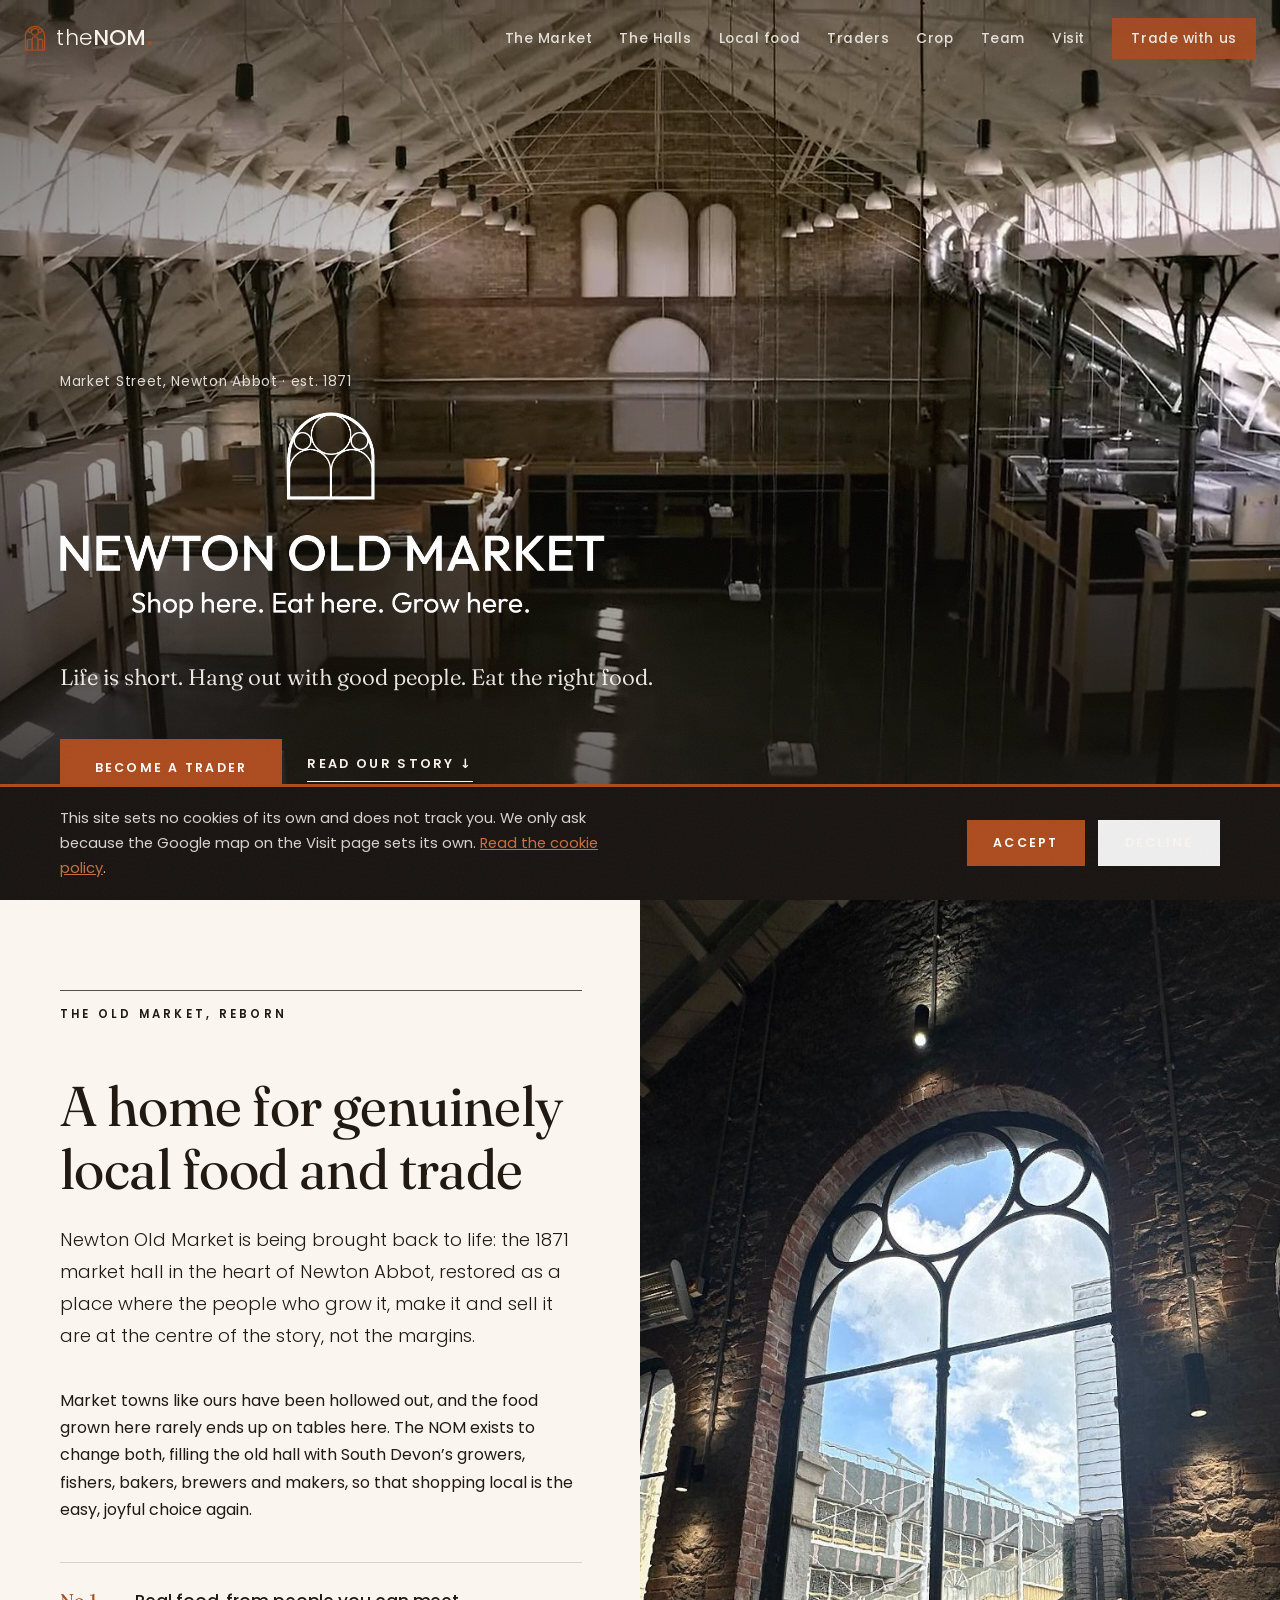
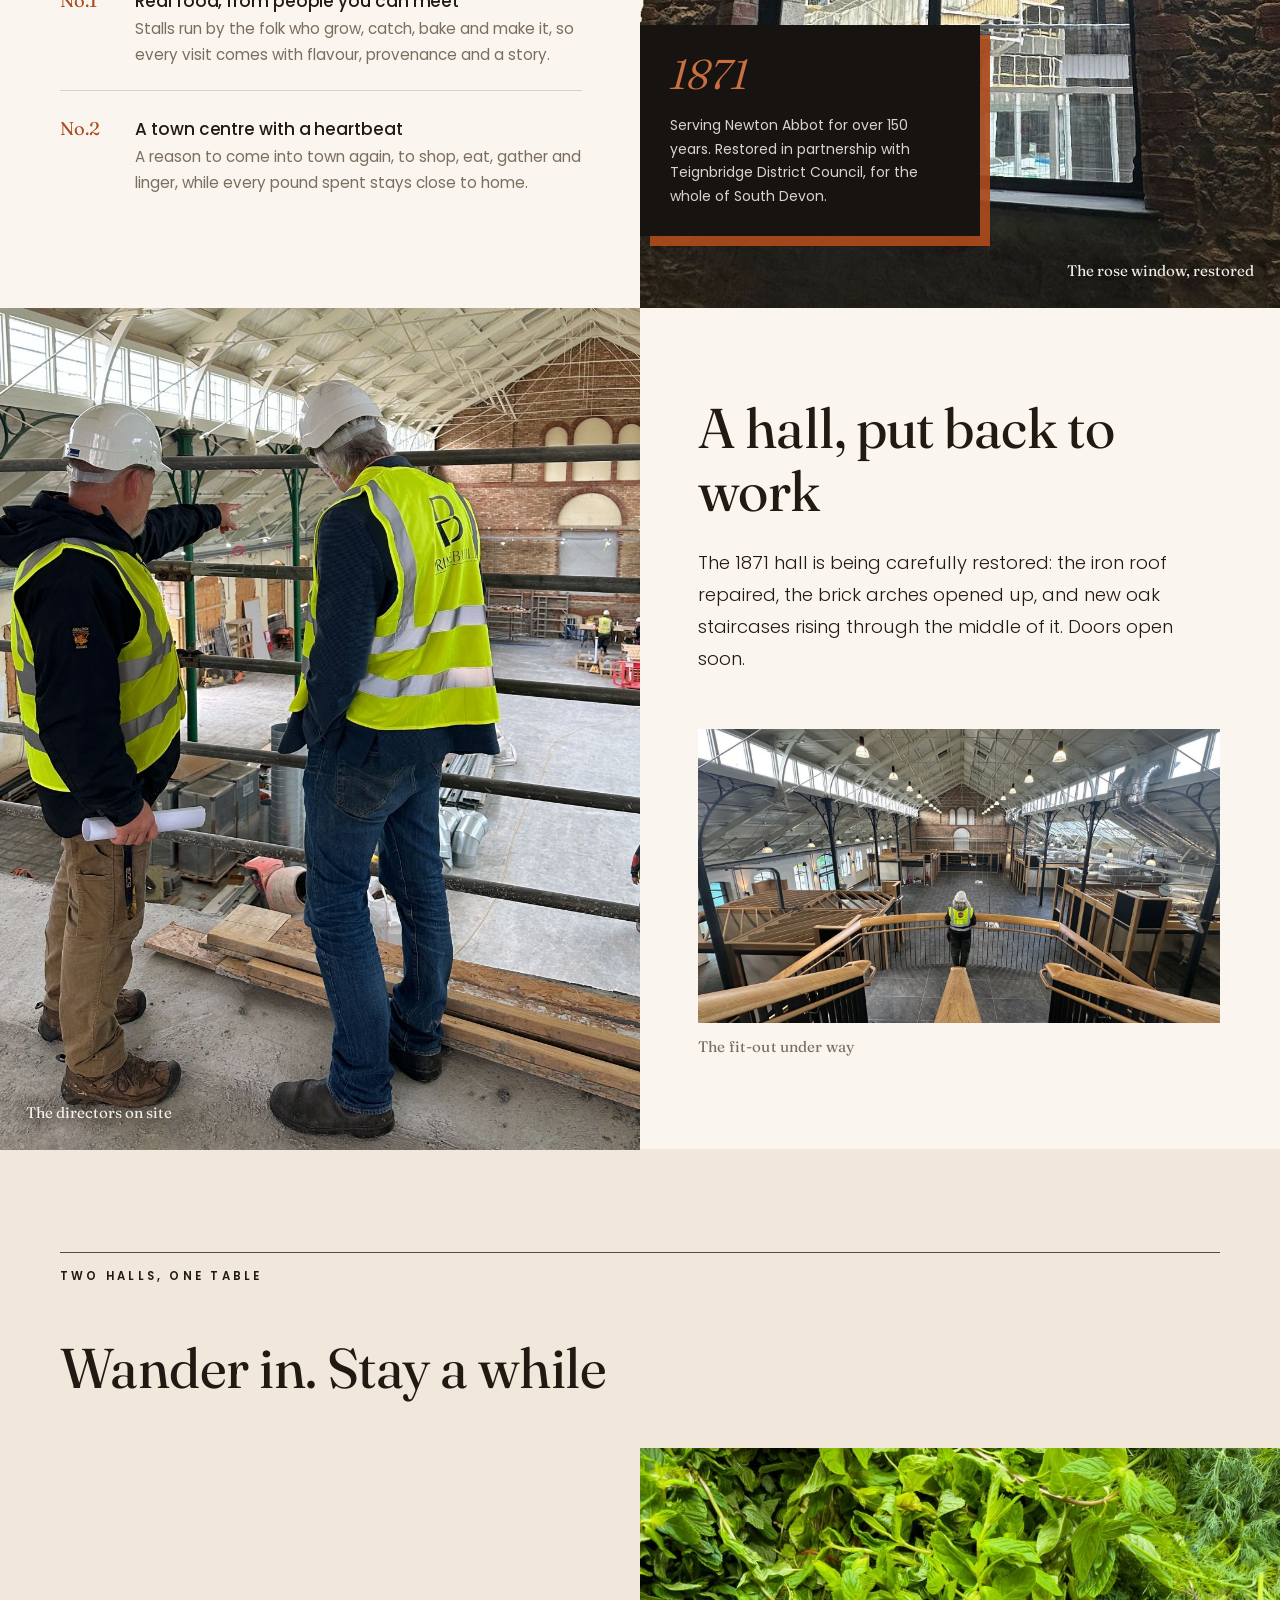
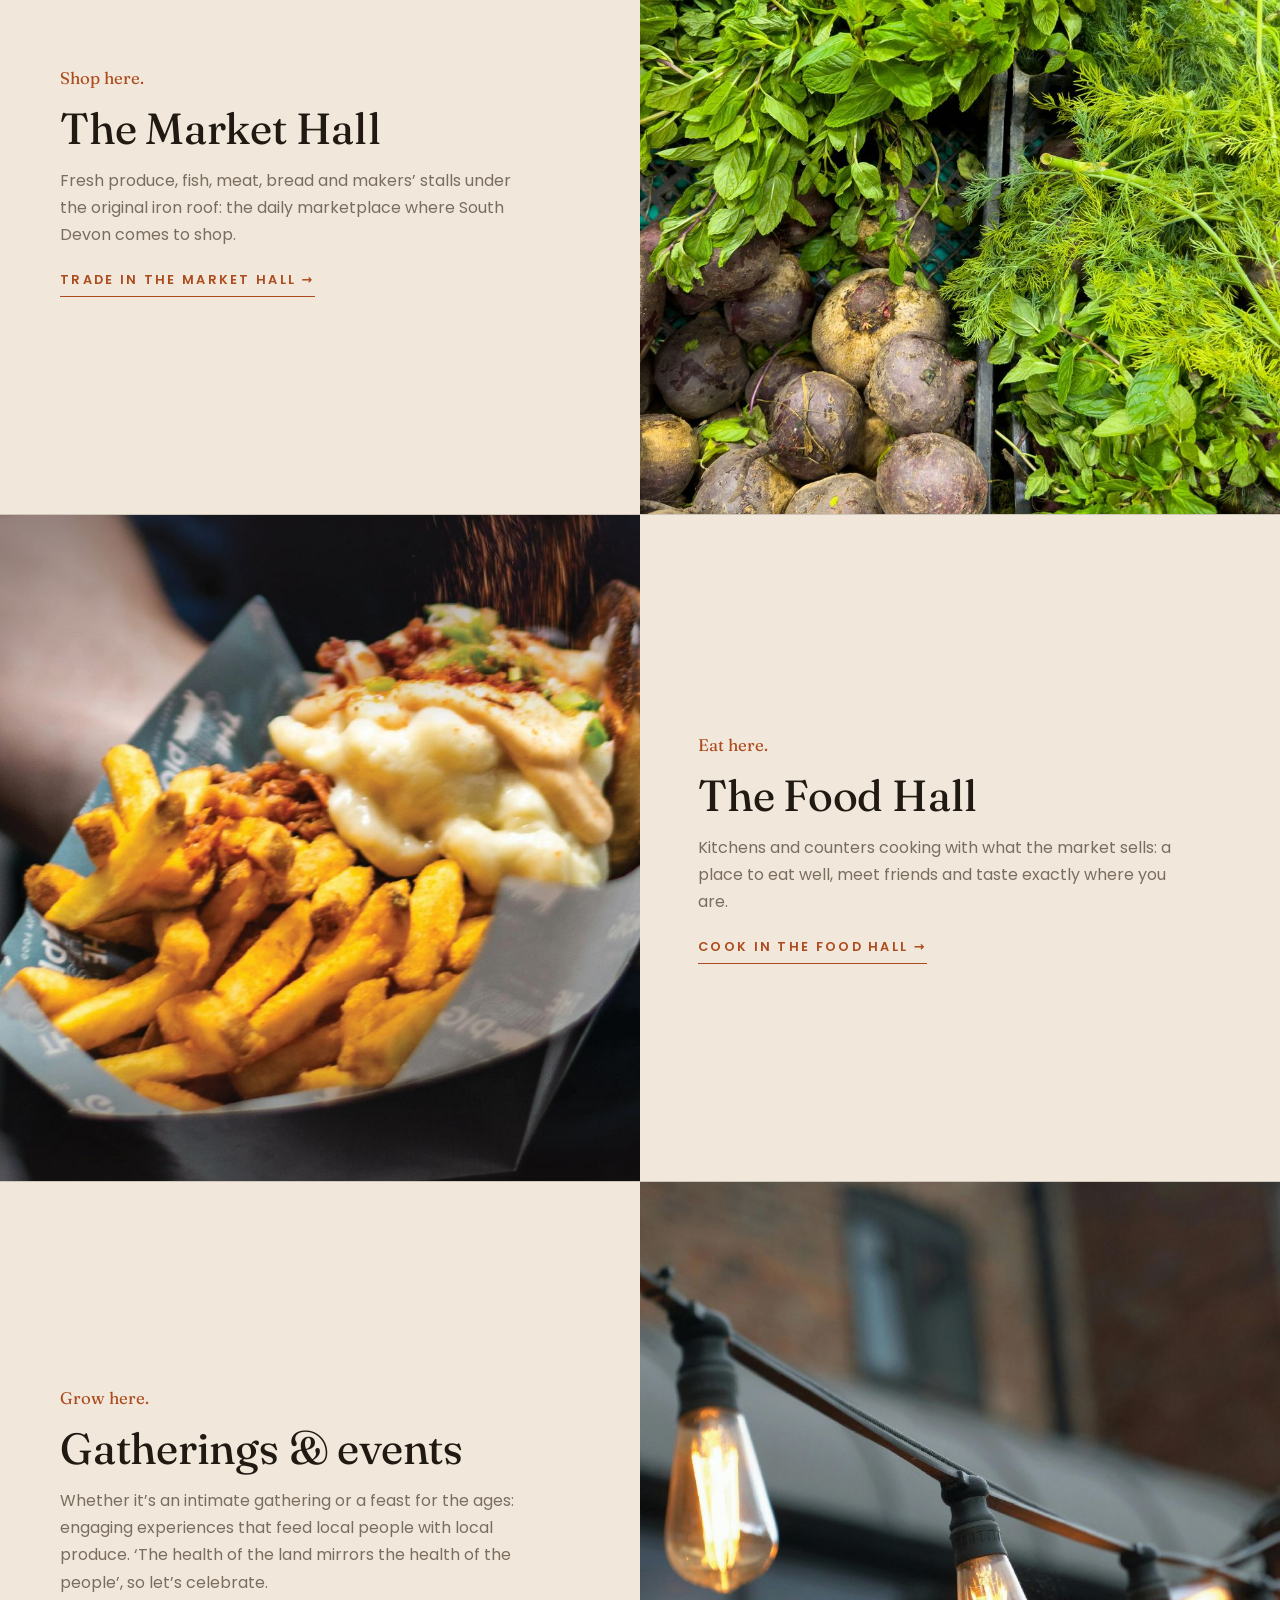
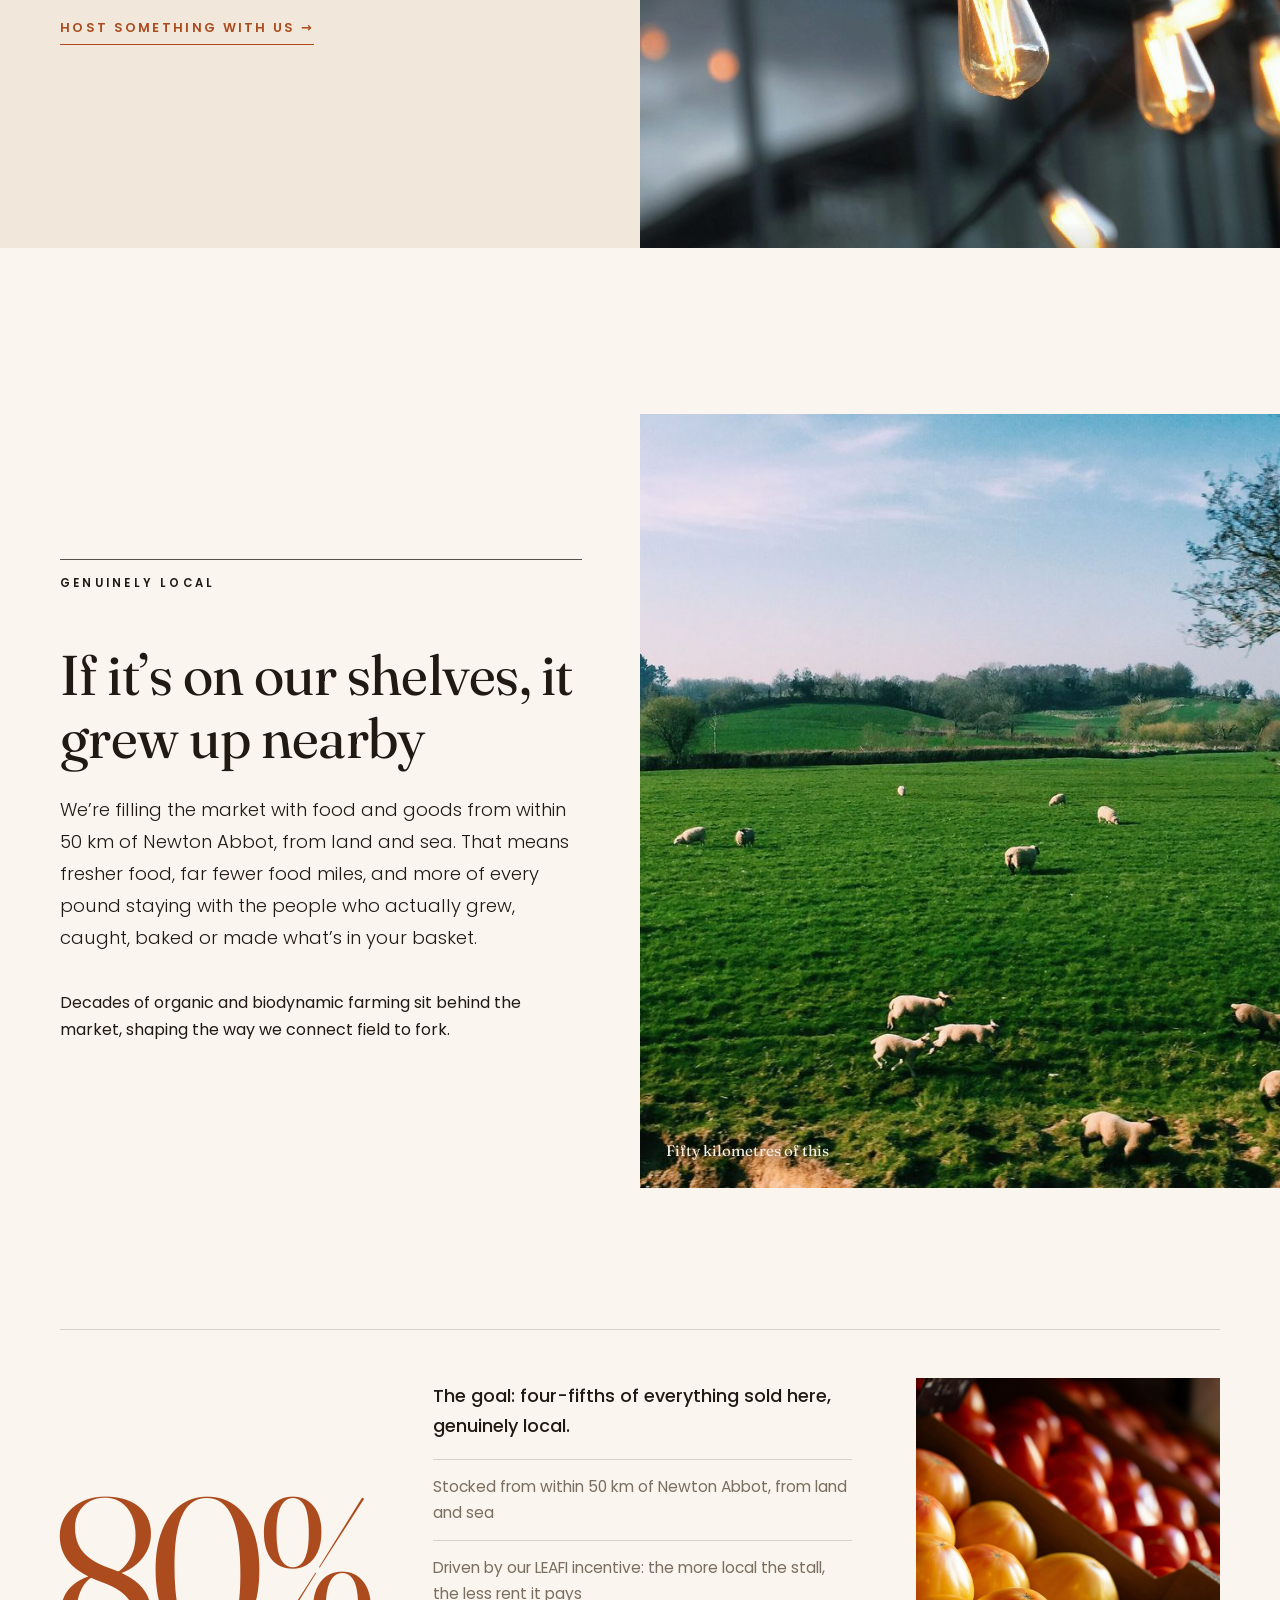
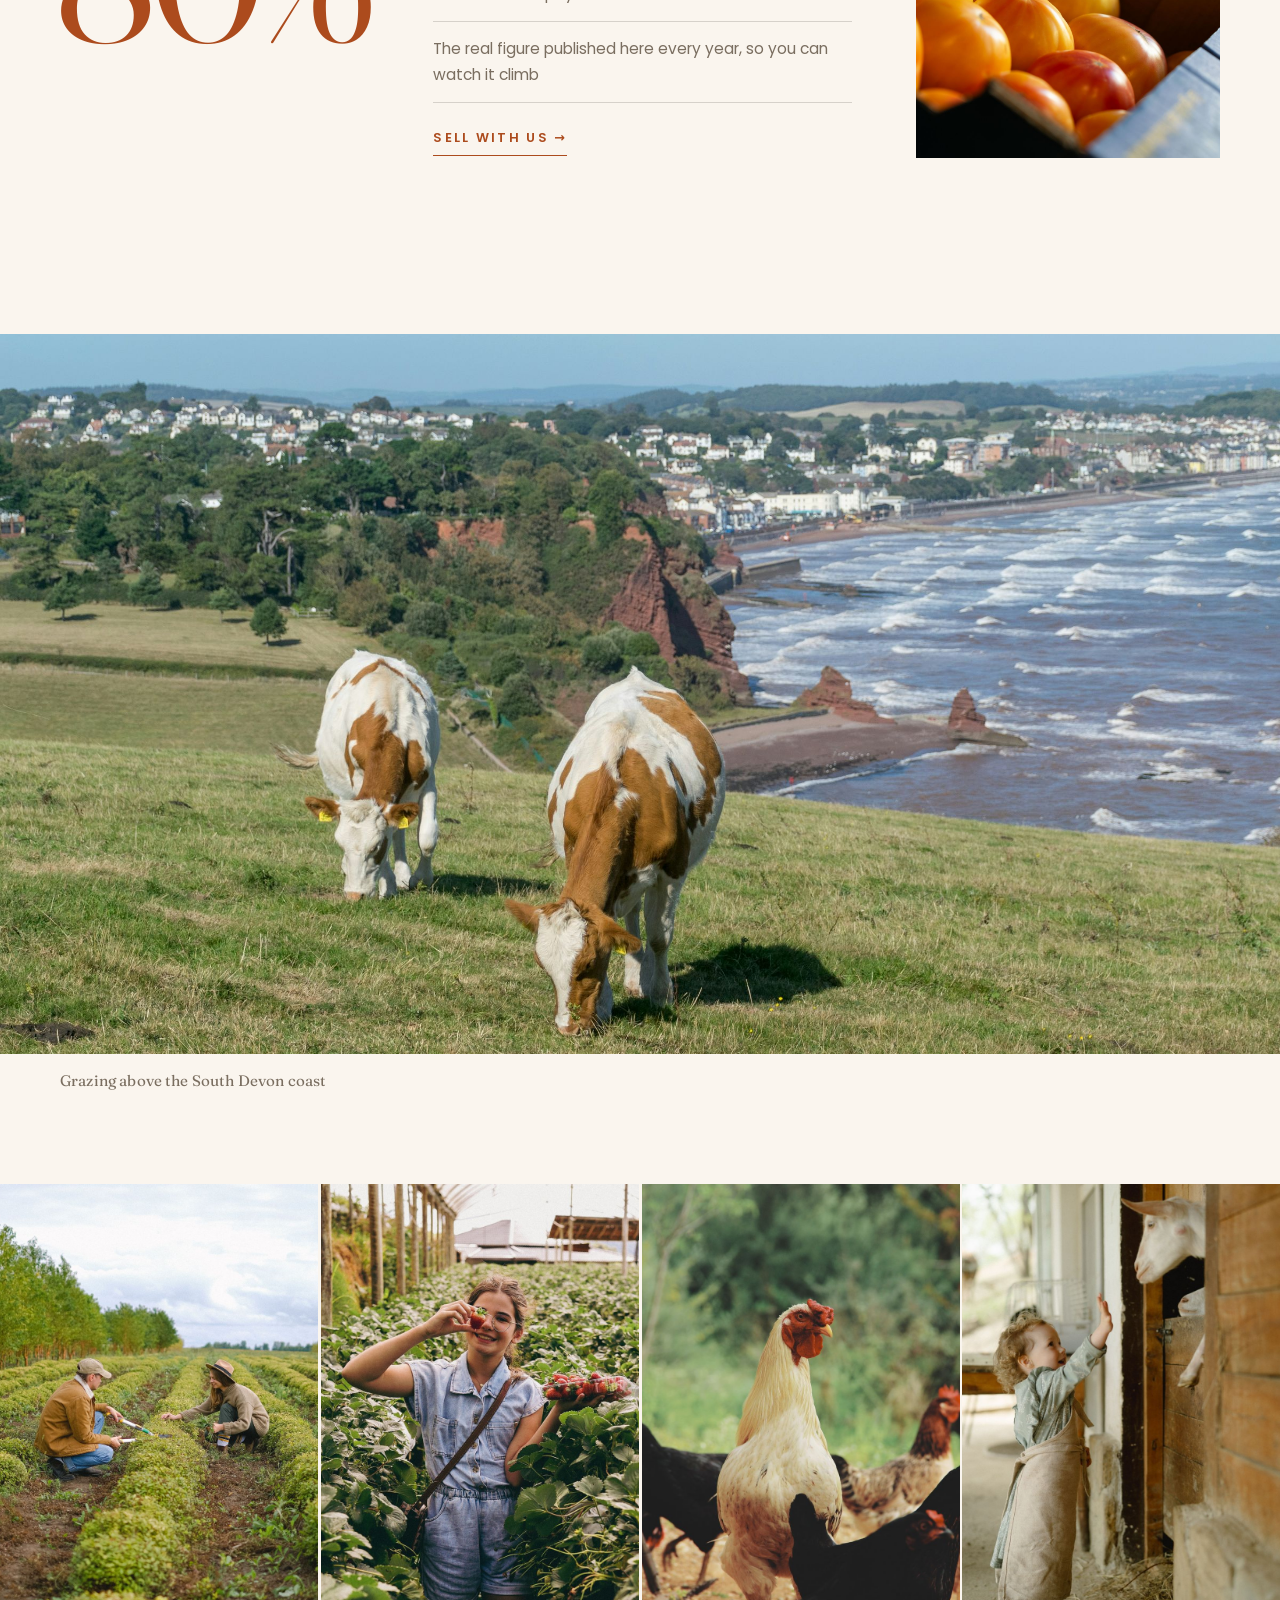
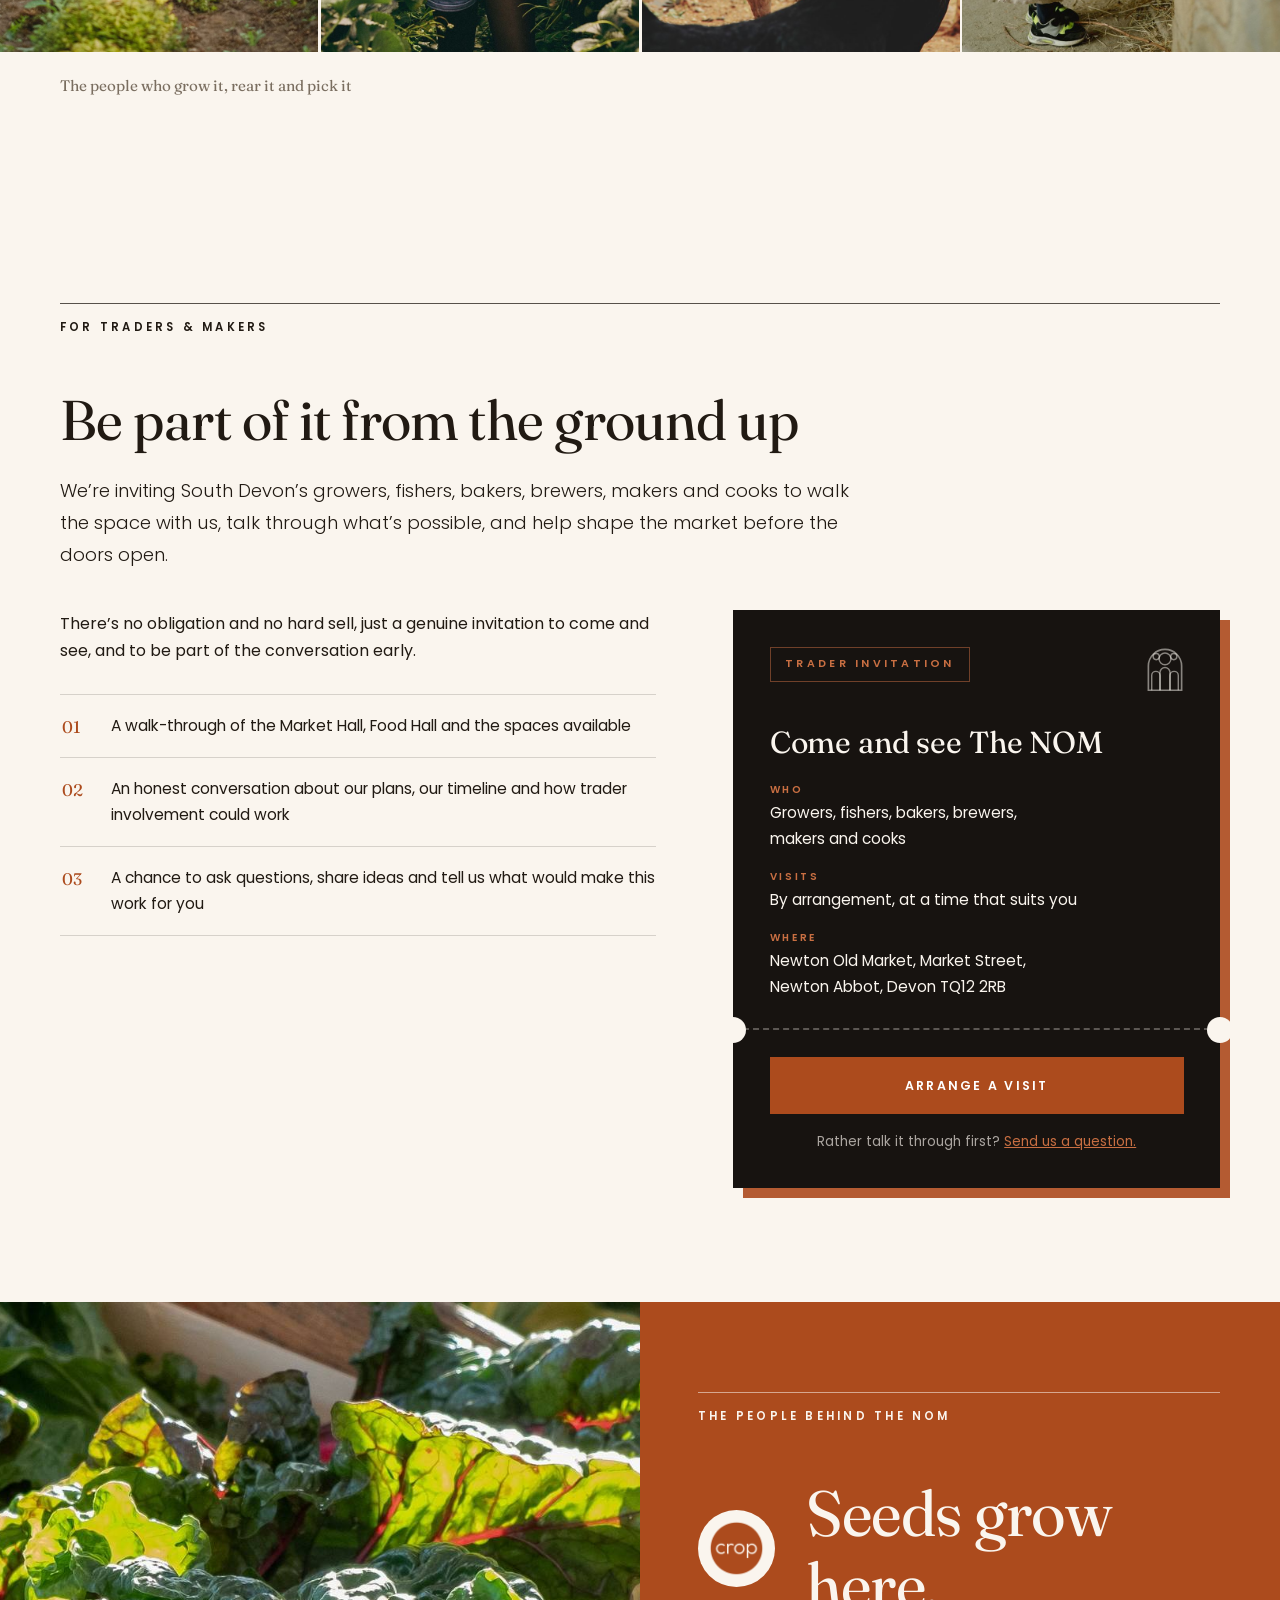
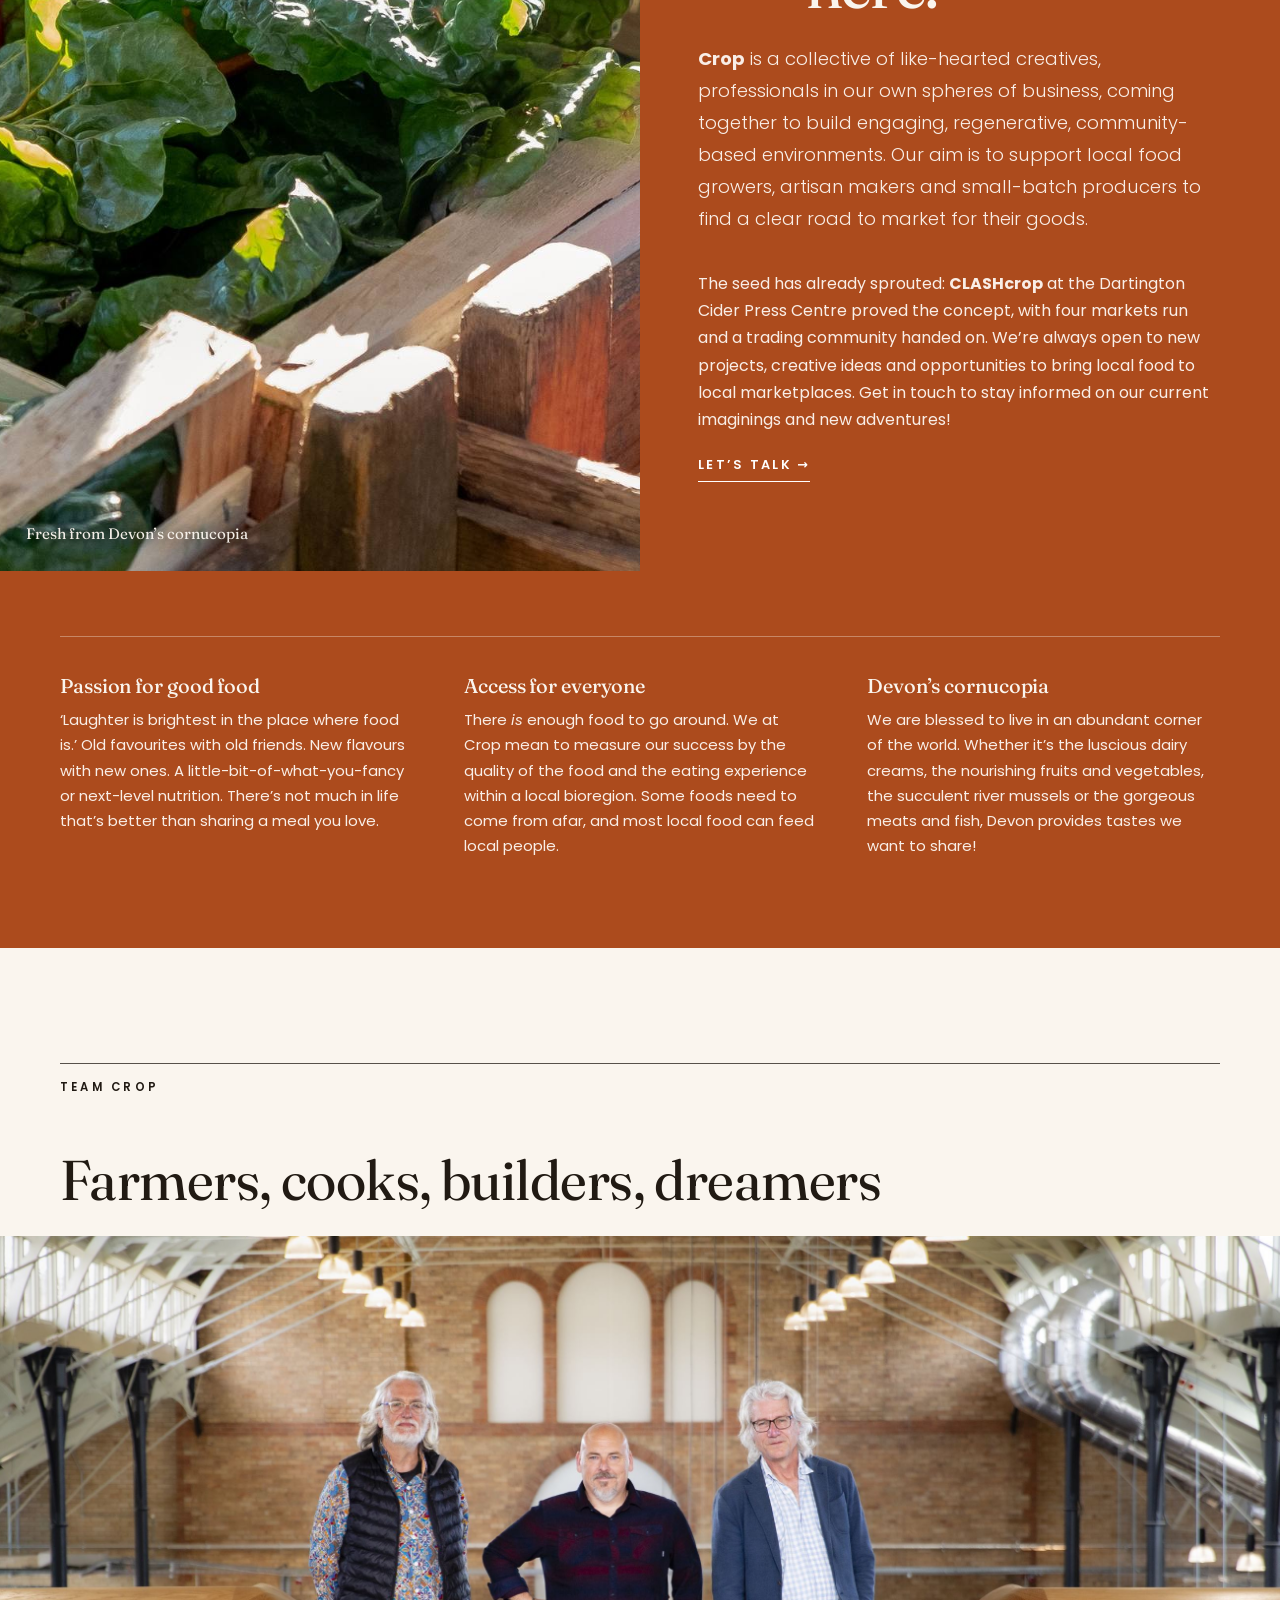
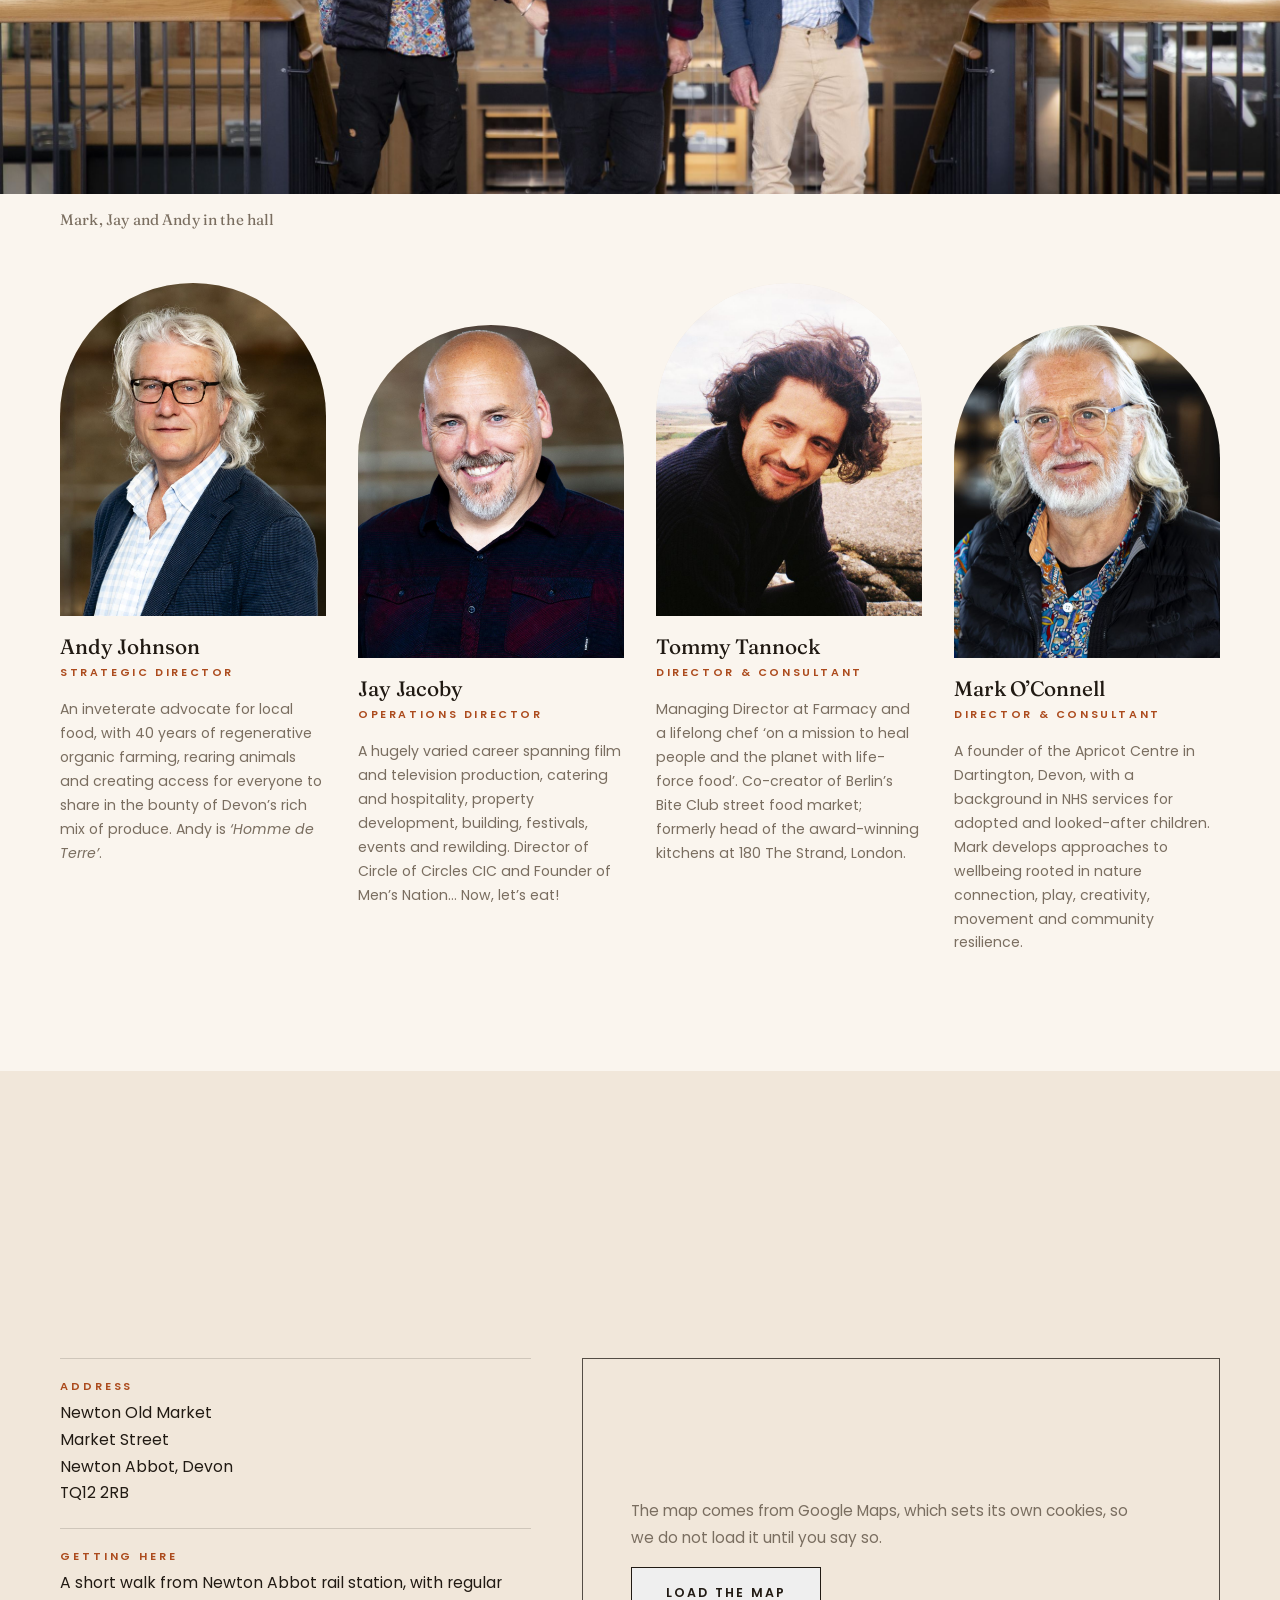
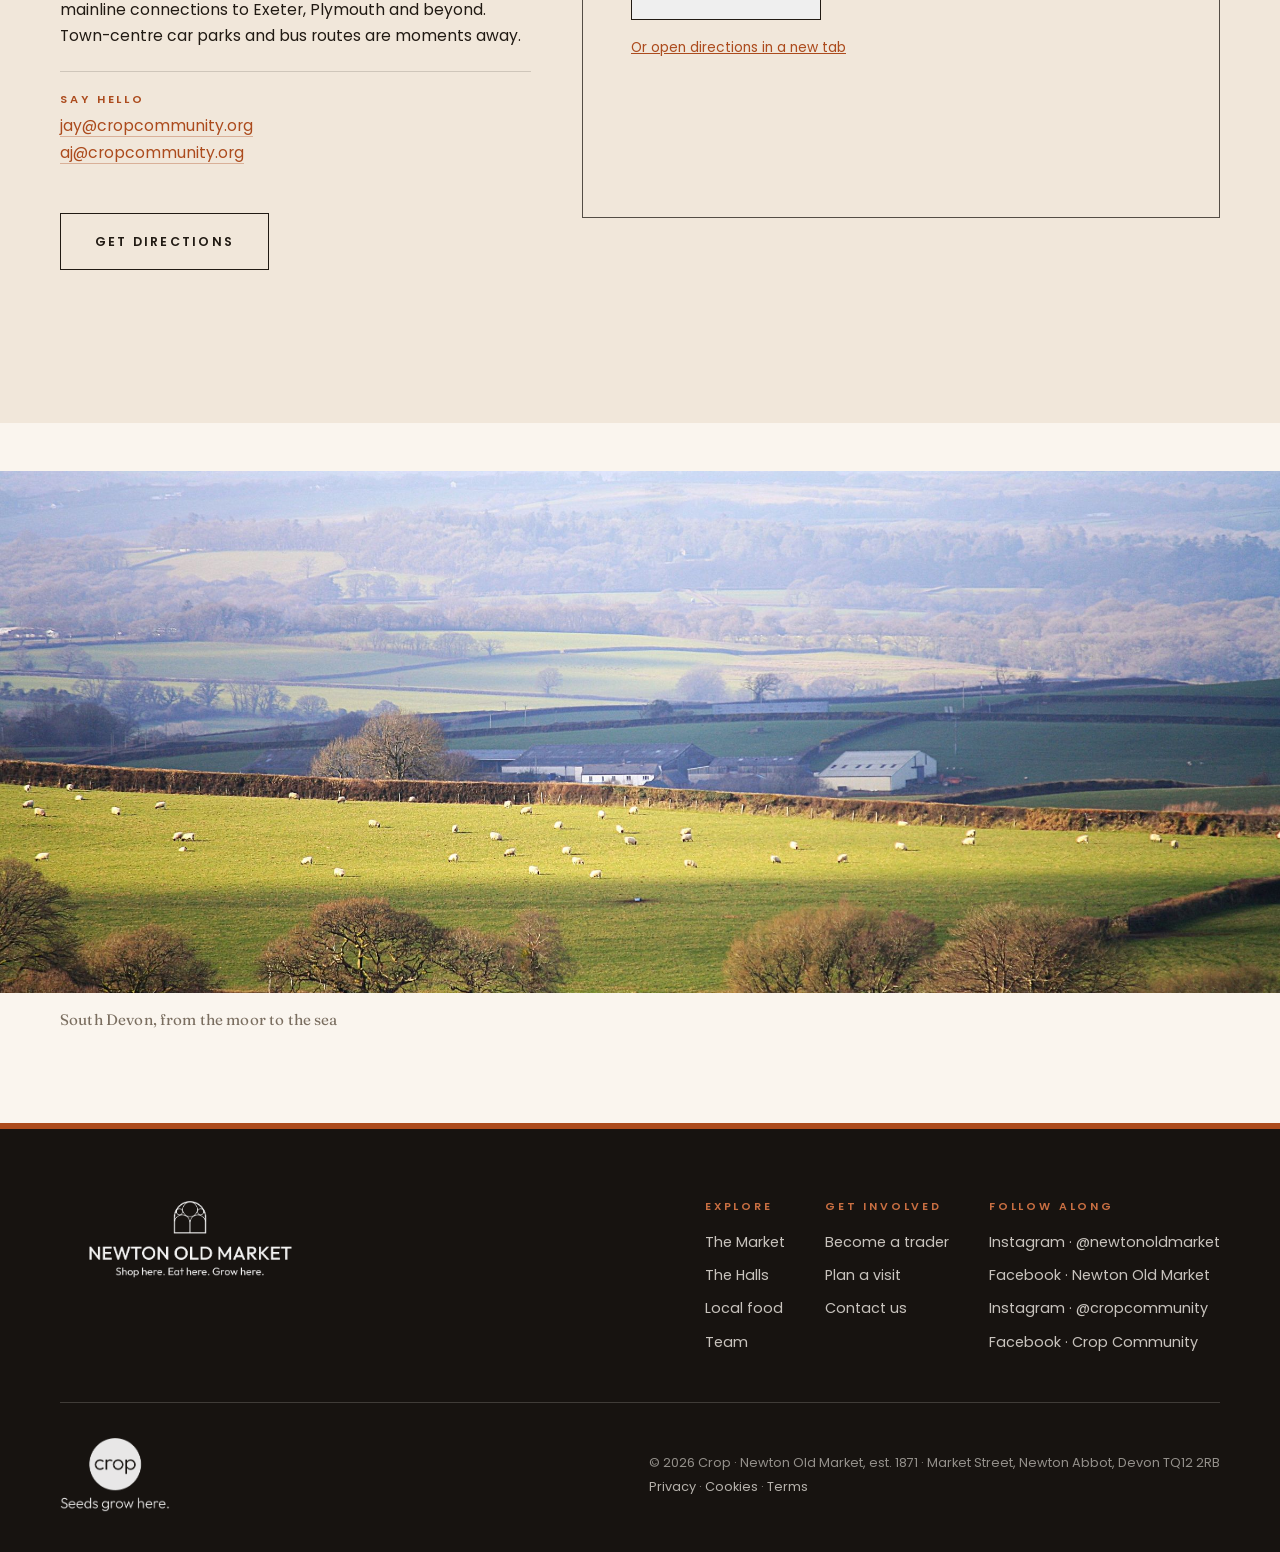
==== commit b35cd6fd: "Mobile video, legal pages, cookie consent, and the Andy/Mark swap - The drone film now plays on mobi" ====
--- a/index.html
+++ b/index.html
@@ -57,8 +57,8 @@
     <section class="hero" id="home">
       <div class="hero-bg" aria-hidden="true"></div>
       <video class="hero-video" id="heroVideo" muted loop playsinline preload="none" poster="assets/img/hero-poster.jpg" aria-hidden="true">
-        <source src="assets/video/hero.webm" type="video/webm">
-        <source src="assets/video/hero.mp4" type="video/mp4">
+        <source src="assets/video/hero.webm" data-mobile="assets/video/hero-mobile.webm" type="video/webm">
+        <source src="assets/video/hero.mp4" data-mobile="assets/video/hero-mobile.mp4" type="video/mp4">
       </video>
       <div class="hero-vignette" aria-hidden="true"></div>
       <div class="hero-content">
@@ -346,9 +346,9 @@
       </div>
       <figure class="photo team-lead reveal">
         <div class="photo-media">
-          <img src="assets/img/team-group.jpg" alt="Andy Johnson, Jay Jacoby and Mark O&rsquo;Connell on the staircase beneath the restored iron roof" loading="lazy">
-        </div>
-        <figcaption class="container">Andy, Jay and Mark in the hall</figcaption>
+          <img src="assets/img/team-group.jpg" alt="Mark O&rsquo;Connell, Jay Jacoby and Andy Johnson on the staircase beneath the restored iron roof" loading="lazy">
+        </div>
+        <figcaption class="container">Mark, Jay and Andy in the hall</figcaption>
       </figure>
       <div class="container">
         <div class="team-grid">
@@ -426,13 +426,13 @@
             </div>
             <a class="btn btn-outline" href="https://www.google.com/maps/dir/?api=1&amp;destination=Market%20Street%2C%20Newton%20Abbot%20TQ12%202RB" target="_blank" rel="noopener">Get directions</a>
           </div>
-          <div class="visit-map reveal">
-            <iframe
-              title="Map of Newton Old Market, Market Street, Newton Abbot"
-              src="https://www.google.com/maps?q=Market%20Street%2C%20Newton%20Abbot%2C%20Devon%20TQ12%202RB&z=16&output=embed"
-              loading="lazy"
-              referrerpolicy="no-referrer-when-downgrade"
-              allowfullscreen></iframe>
+          <div class="visit-map reveal" id="visitMap"
+               data-map-src="https://www.google.com/maps?q=Market%20Street%2C%20Newton%20Abbot%2C%20Devon%20TQ12%202RB&z=16&output=embed">
+            <div class="map-consent">
+              <p class="map-consent-copy">The map comes from Google Maps, which sets its own cookies, so we do not load it until you say so.</p>
+              <button type="button" class="btn btn-outline" id="loadMap">Load the map</button>
+              <p class="map-alt"><a href="https://www.google.com/maps/dir/?api=1&amp;destination=Market%20Street%2C%20Newton%20Abbot%20TQ12%202RB" target="_blank" rel="noopener">Or open directions in a new tab</a></p>
+            </div>
           </div>
         </div>
       </div>
@@ -483,12 +483,25 @@
           <a class="footer-crop" href="#crop">
             <img src="assets/logos/crop-tag-white.png" alt="Crop. Seeds grow here." width="110">
           </a>
-          <p>&copy; <span id="year">2026</span> Crop &middot; Newton Old Market, est. 1871 &middot; Market Street, Newton Abbot, Devon TQ12 2RB</p>
+          <p>&copy; <span id="year">2026</span> Crop &middot; Newton Old Market, est. 1871 &middot; Market Street, Newton Abbot, Devon TQ12 2RB<br>
+          <span class="footer-links"><a href="privacy.html">Privacy</a> &middot; <a href="cookies.html">Cookies</a> &middot; <a href="terms.html">Terms</a></span></p>
         </div>
       </div>
     </footer>
 
   </main>
+
+
+  <!-- ======================= COOKIE BANNER ======================= -->
+  <div class="cookie-bar" id="cookieBar" role="dialog" aria-live="polite" aria-label="Cookies" hidden>
+    <div class="cookie-inner">
+      <p class="cookie-copy">This site sets no cookies of its own and does not track you. We only ask because the Google map on the Visit page sets its own. <a href="cookies.html">Read the cookie policy</a>.</p>
+      <div class="cookie-actions">
+        <button type="button" class="btn btn-solid" id="cookieAccept">Accept</button>
+        <button type="button" class="btn btn-outline" id="cookieDecline">Decline</button>
+      </div>
+    </div>
+  </div>
 
   <script src="js/main.js"></script>
 </body>
--- a/css/styles.css
+++ b/css/styles.css
@@ -278,6 +278,11 @@
   background: currentColor;
   transition: transform 0.3s var(--ease), opacity 0.3s;
 }
+
+.nav-burger { position: relative; z-index: 2; }
+
+/* the open panel is dark, so force the X light no matter the nav state */
+.nav-burger.open span { background: var(--cream); }
 
 .nav-burger.open span:nth-child(1) { transform: translateY(7px) rotate(45deg); }
 .nav-burger.open span:nth-child(2) { opacity: 0; }
@@ -395,7 +400,7 @@
 }
 
 @media (max-width: 880px) {
-  .hero-lockup { --lockup-w: min(430px, 88vw); }
+  .hero-lockup { --lockup-w: min(380px, 82vw); }
 }
 
 .hero-title {
@@ -447,7 +452,7 @@
   display: flex;
   align-items: center;
   flex-wrap: wrap;
-  gap: 1.6rem;
+  gap: 1.2rem 1.6rem;
   opacity: 0;
   animation: fadeUp 0.9s var(--ease) 1.8s forwards;
 }
@@ -1308,7 +1313,7 @@
 
   /* the photograph sits as a band on top and the copy below it on the dark
      ground, so the founders and the iron roof are never cropped away */
-  .hero-bg { inset: 0 0 auto 0; height: 56svh; }
+  .hero-bg { inset: 0 0 auto 0; height: 42svh; }
 
   .hero-bg::before {
     background-image: url("../assets/img/hero-mobile.jpg");
@@ -1318,19 +1323,148 @@
 
   .hero-vignette {
     inset: 0 0 auto 0;
-    height: 56svh;
+    height: 42svh;
     background:
       linear-gradient(180deg, rgba(20, 16, 12, 0.5) 0%, transparent 26%, transparent 62%, rgba(20, 16, 12, 0.85) 100%);
   }
 
-  .hero-content { padding: calc(56svh + 2.2rem) 0 3rem; }
+  .hero-content { padding: calc(42svh + 1.8rem) 0 2.4rem; }
 }
 
 @media (max-width: 880px) {
-  .hero-video { display: none; }
+  .hero-video { inset: 0 0 auto 0; height: 42svh; }
+
+  .hero-ctas {
+    margin-top: 2.2rem;
+    align-items: flex-start;
+    flex-direction: column;
+  }
+
+  .hero .btn-line { margin-top: 0; }
 }
 
 @media (prefers-reduced-motion: reduce) {
   .hero-video { display: none; }
   .hero-lockup img { transform: none; }
 }
+
+/* ==========================================================================
+   Cookie banner, gated map and the legal pages
+   ========================================================================== */
+
+.cookie-bar {
+  position: fixed;
+  left: 0; right: 0; bottom: 0;
+  z-index: 300;
+  background: var(--char);
+  color: var(--cream);
+  border-top: 3px solid var(--terracotta);
+}
+
+.cookie-bar[hidden] { display: none; }
+
+.cookie-inner {
+  width: min(1160px, calc(100% - 3rem));
+  margin: 0 auto;
+  padding: 1.2rem 0;
+  display: flex;
+  align-items: center;
+  justify-content: space-between;
+  gap: clamp(1rem, 3vw, 2.5rem);
+  flex-wrap: wrap;
+}
+
+.cookie-copy {
+  font-size: 0.92rem;
+  color: rgba(250, 245, 238, 0.85);
+  max-width: 62ch;
+}
+
+.cookie-copy a { color: var(--terracotta-soft); }
+
+.cookie-actions { display: flex; gap: 0.8rem; flex-shrink: 0; }
+
+.cookie-actions .btn { padding: 0.8rem 1.6rem; }
+
+.cookie-actions .btn-outline { border-color: rgba(250, 245, 238, 0.55); color: var(--cream); }
+.cookie-actions .btn-outline:hover { background: var(--cream); color: var(--ink); box-shadow: none; }
+
+@media (max-width: 640px) {
+  .cookie-inner { padding: 1rem 0; }
+  .cookie-actions { width: 100%; }
+  .cookie-actions .btn { flex: 1; text-align: center; }
+}
+
+/* the map only appears once someone asks for it */
+.map-consent {
+  height: 100%;
+  min-height: 440px;
+  display: flex;
+  flex-direction: column;
+  align-items: flex-start;
+  justify-content: center;
+  gap: 1rem;
+  padding: clamp(1.5rem, 4vw, 3rem);
+  background: var(--sand);
+}
+
+.map-consent-copy { font-size: 0.96rem; color: var(--stone); max-width: 34em; }
+
+.map-alt { font-size: 0.86rem; }
+.map-alt a { color: var(--terracotta); }
+
+/* ---------- legal pages ---------- */
+
+.legal { padding: clamp(7rem, 12vw, 10rem) 0 clamp(4rem, 8vw, 7rem); }
+
+.legal-inner { max-width: 44rem; }
+
+.legal-eyebrow {
+  font-size: 0.72rem;
+  font-weight: 600;
+  letter-spacing: 0.28em;
+  text-transform: uppercase;
+  color: var(--terracotta);
+  margin-bottom: 1rem;
+}
+
+.legal h1 {
+  font-family: var(--serif);
+  font-weight: 420;
+  font-size: clamp(2.2rem, 5vw, 3.4rem);
+  letter-spacing: -0.01em;
+  margin-bottom: 0.6rem;
+}
+
+.legal-updated { font-size: 0.86rem; color: var(--stone); margin-bottom: 2.4rem; }
+
+.legal h2 {
+  font-size: clamp(1.3rem, 2.4vw, 1.6rem);
+  margin: 2.6rem 0 0.9rem;
+  padding-top: 1.4rem;
+  border-top: 1px solid var(--line);
+  max-width: none;
+}
+
+.legal p, .legal li { font-size: 1rem; }
+.legal .lede { font-size: 1.14rem; }
+.legal a { color: var(--terracotta); }
+
+.legal ul { margin: 1rem 0 0 1.1rem; }
+.legal li { margin-bottom: 0.6rem; }
+
+.legal-note {
+  border-left: 3px solid var(--terracotta);
+  padding: 0.7rem 0 0.7rem 1rem;
+  margin-top: 1rem;
+  font-size: 0.9rem;
+  color: var(--stone);
+  background: var(--sand);
+}
+
+.legal-table { width: 100%; border-collapse: collapse; margin-top: 1.2rem; font-size: 0.94rem; }
+.legal-table th, .legal-table td { text-align: left; padding: 0.85rem 0.8rem 0.85rem 0; border-bottom: 1px solid var(--line); vertical-align: top; }
+.legal-table th { font-size: 0.72rem; letter-spacing: 0.16em; text-transform: uppercase; color: var(--terracotta); }
+.legal-table code { font-size: 0.88em; background: var(--sand); padding: 0.1rem 0.35rem; }
+
+.legal-page .footer { border-top: 2px solid var(--line-strong); }
